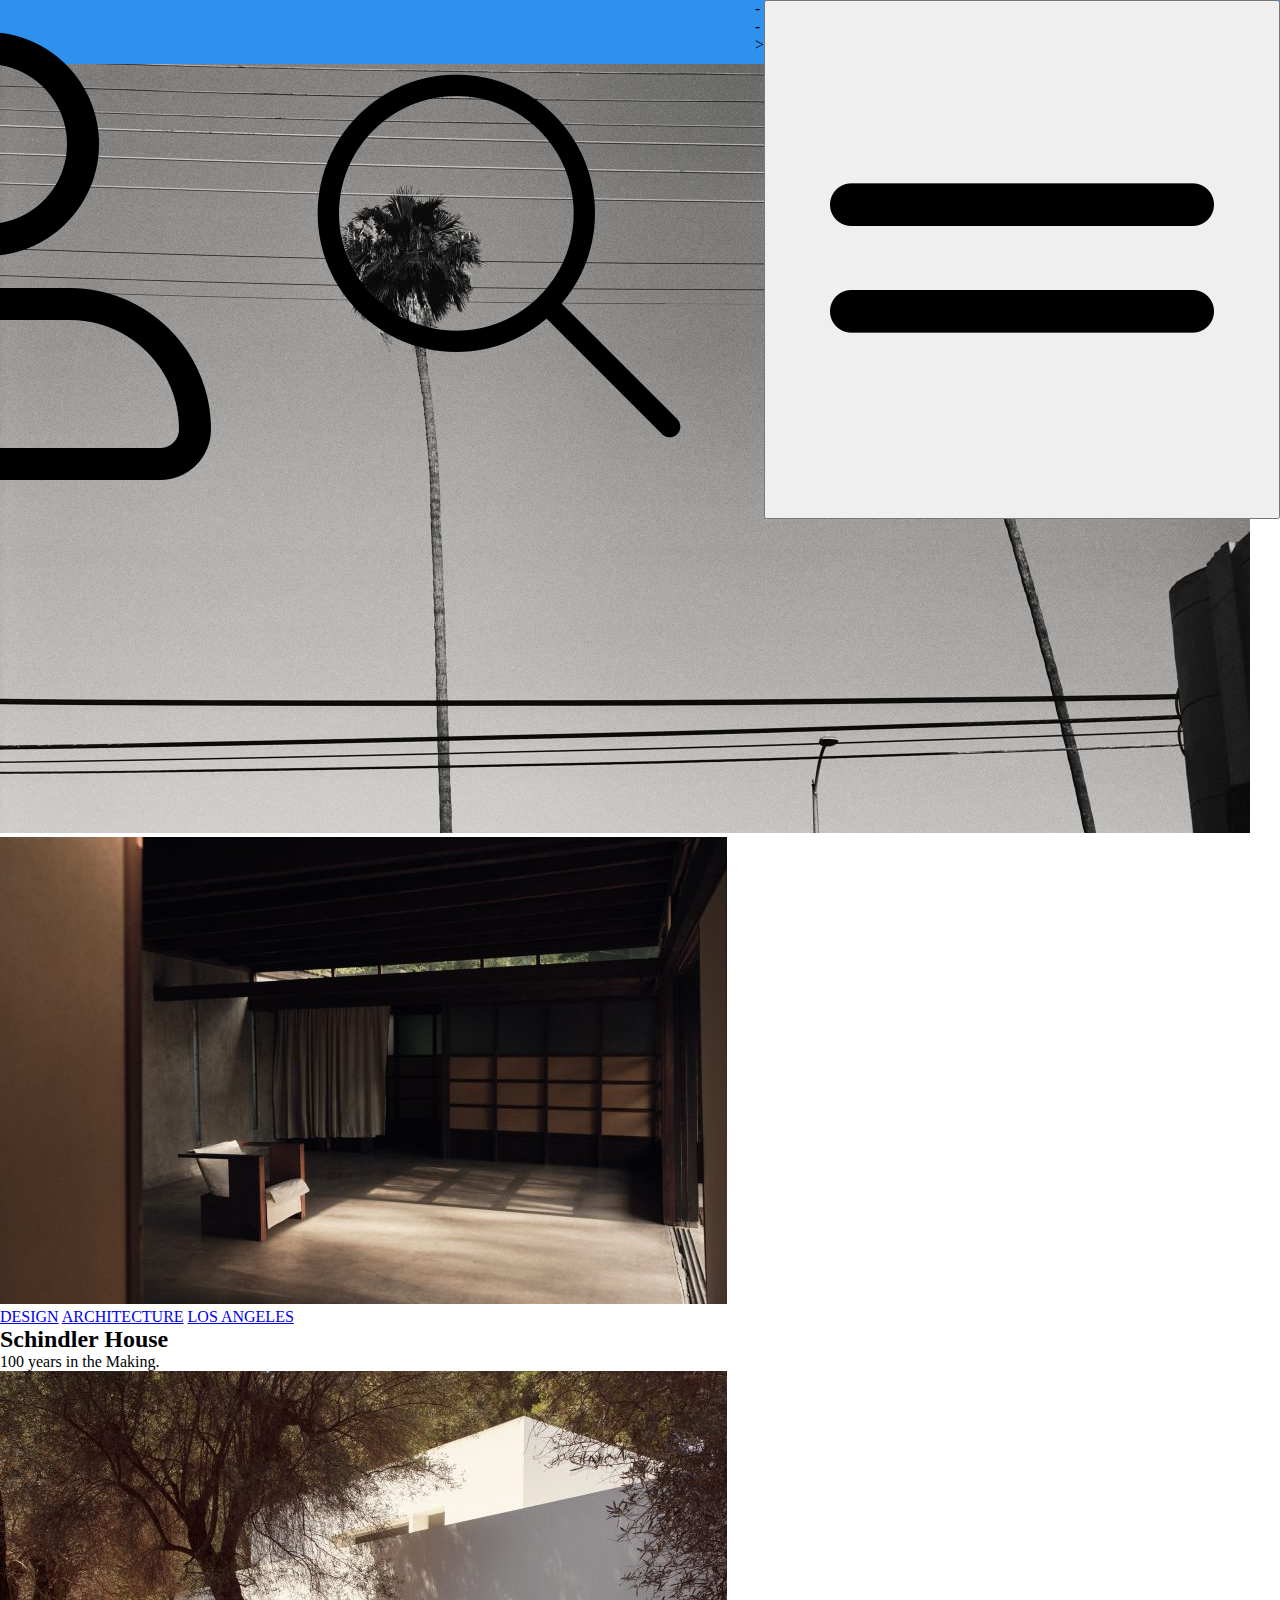
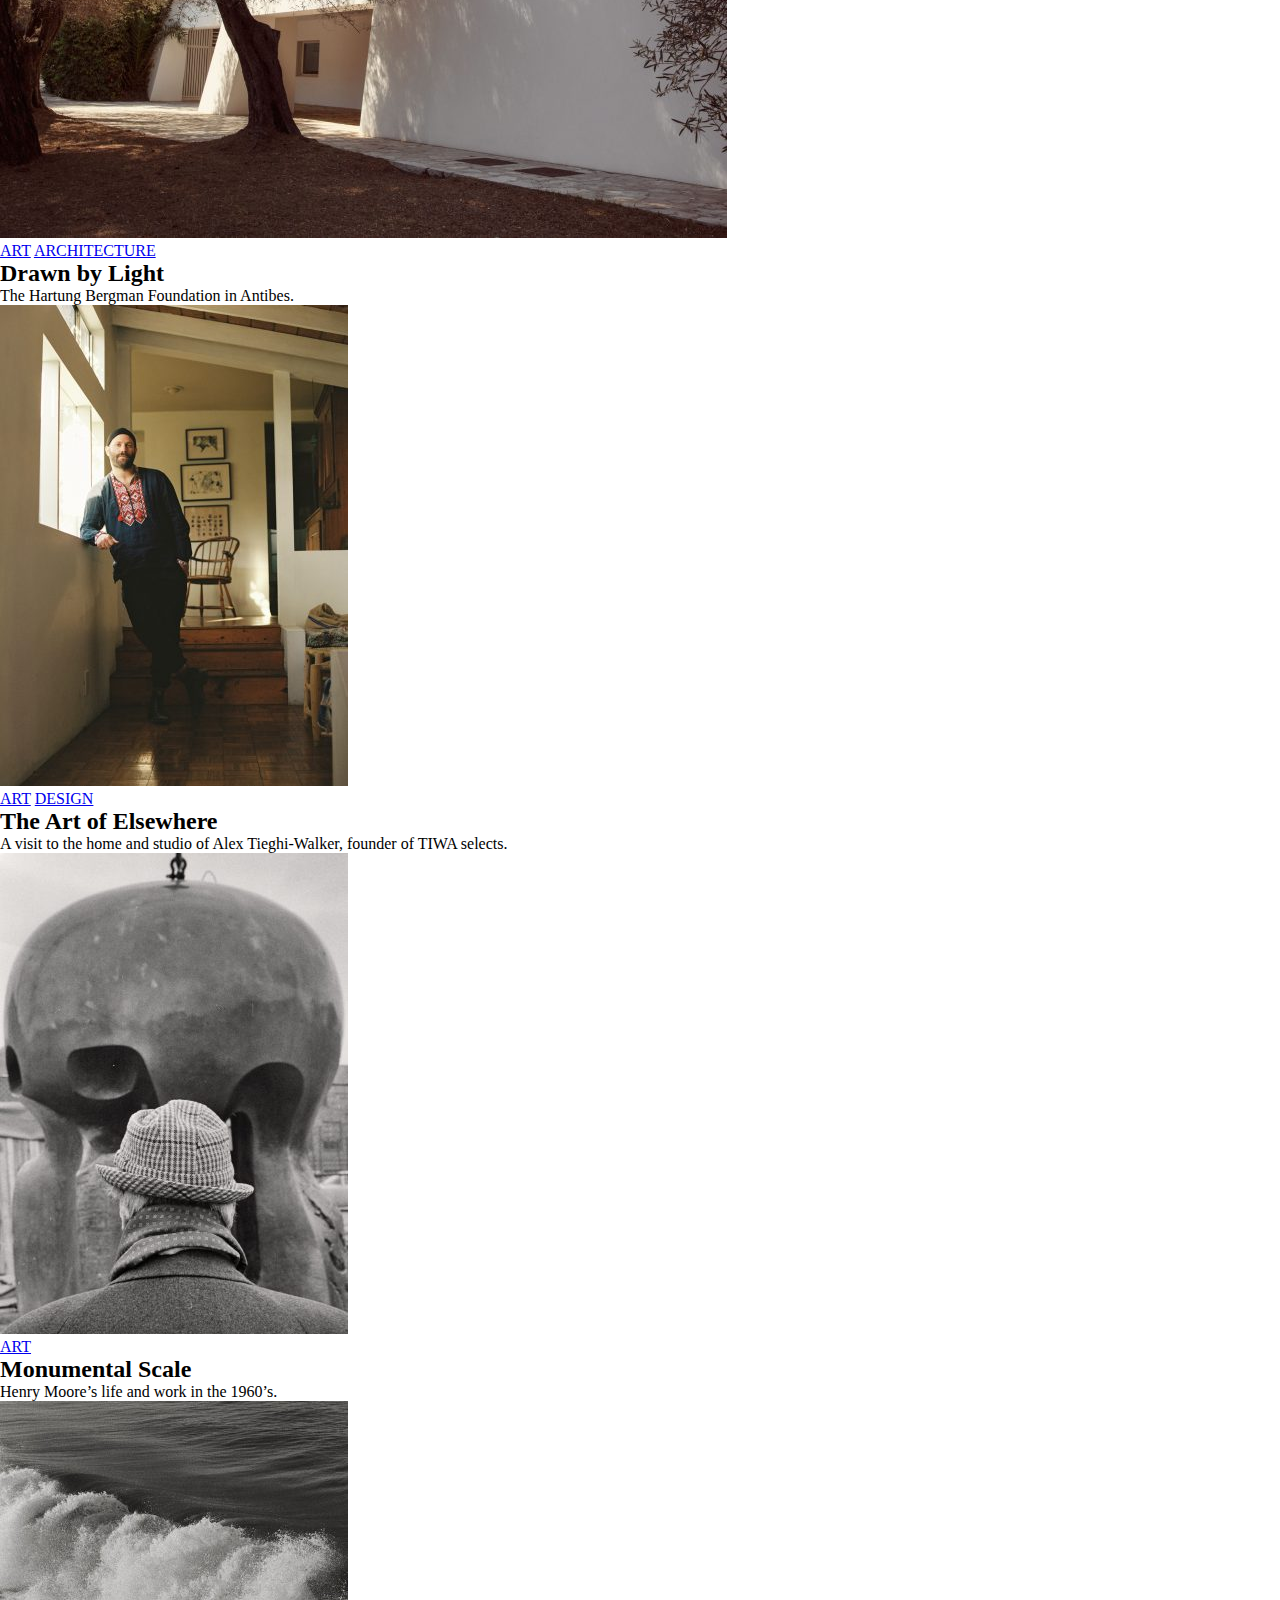
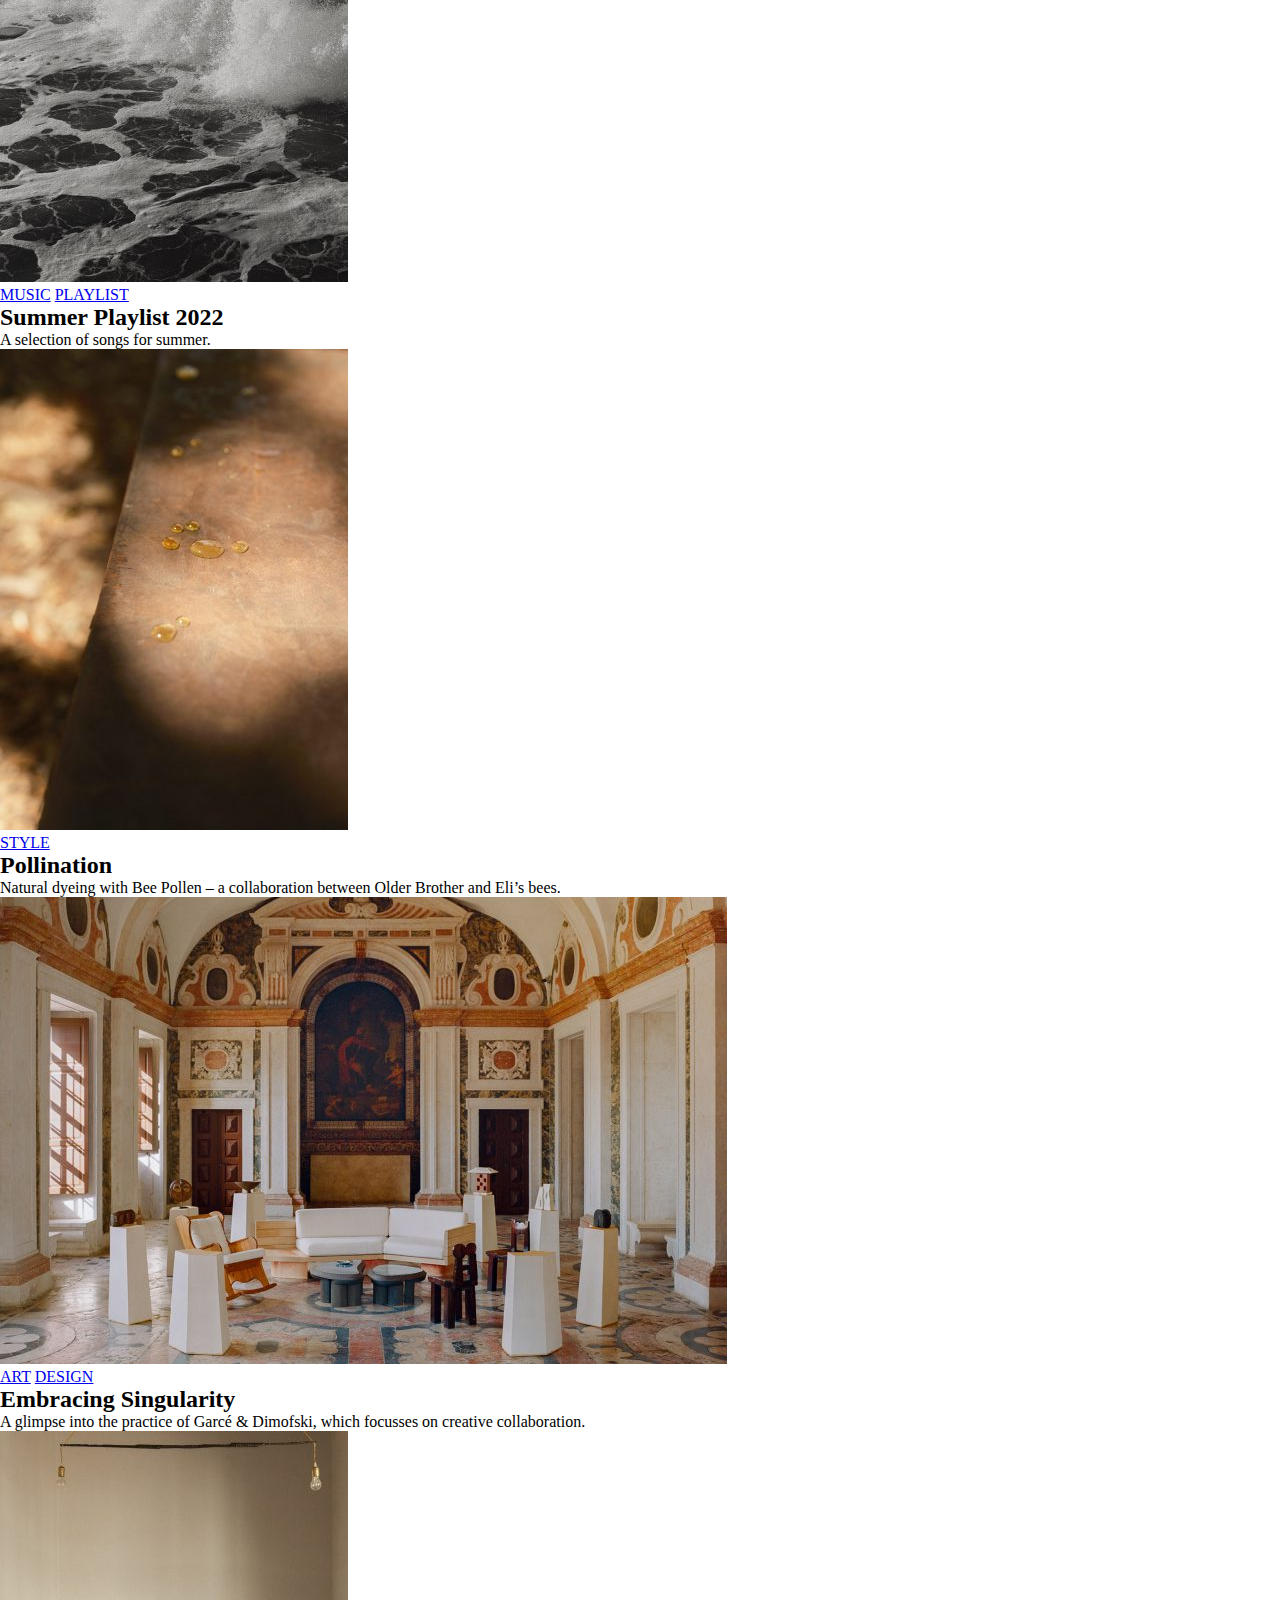
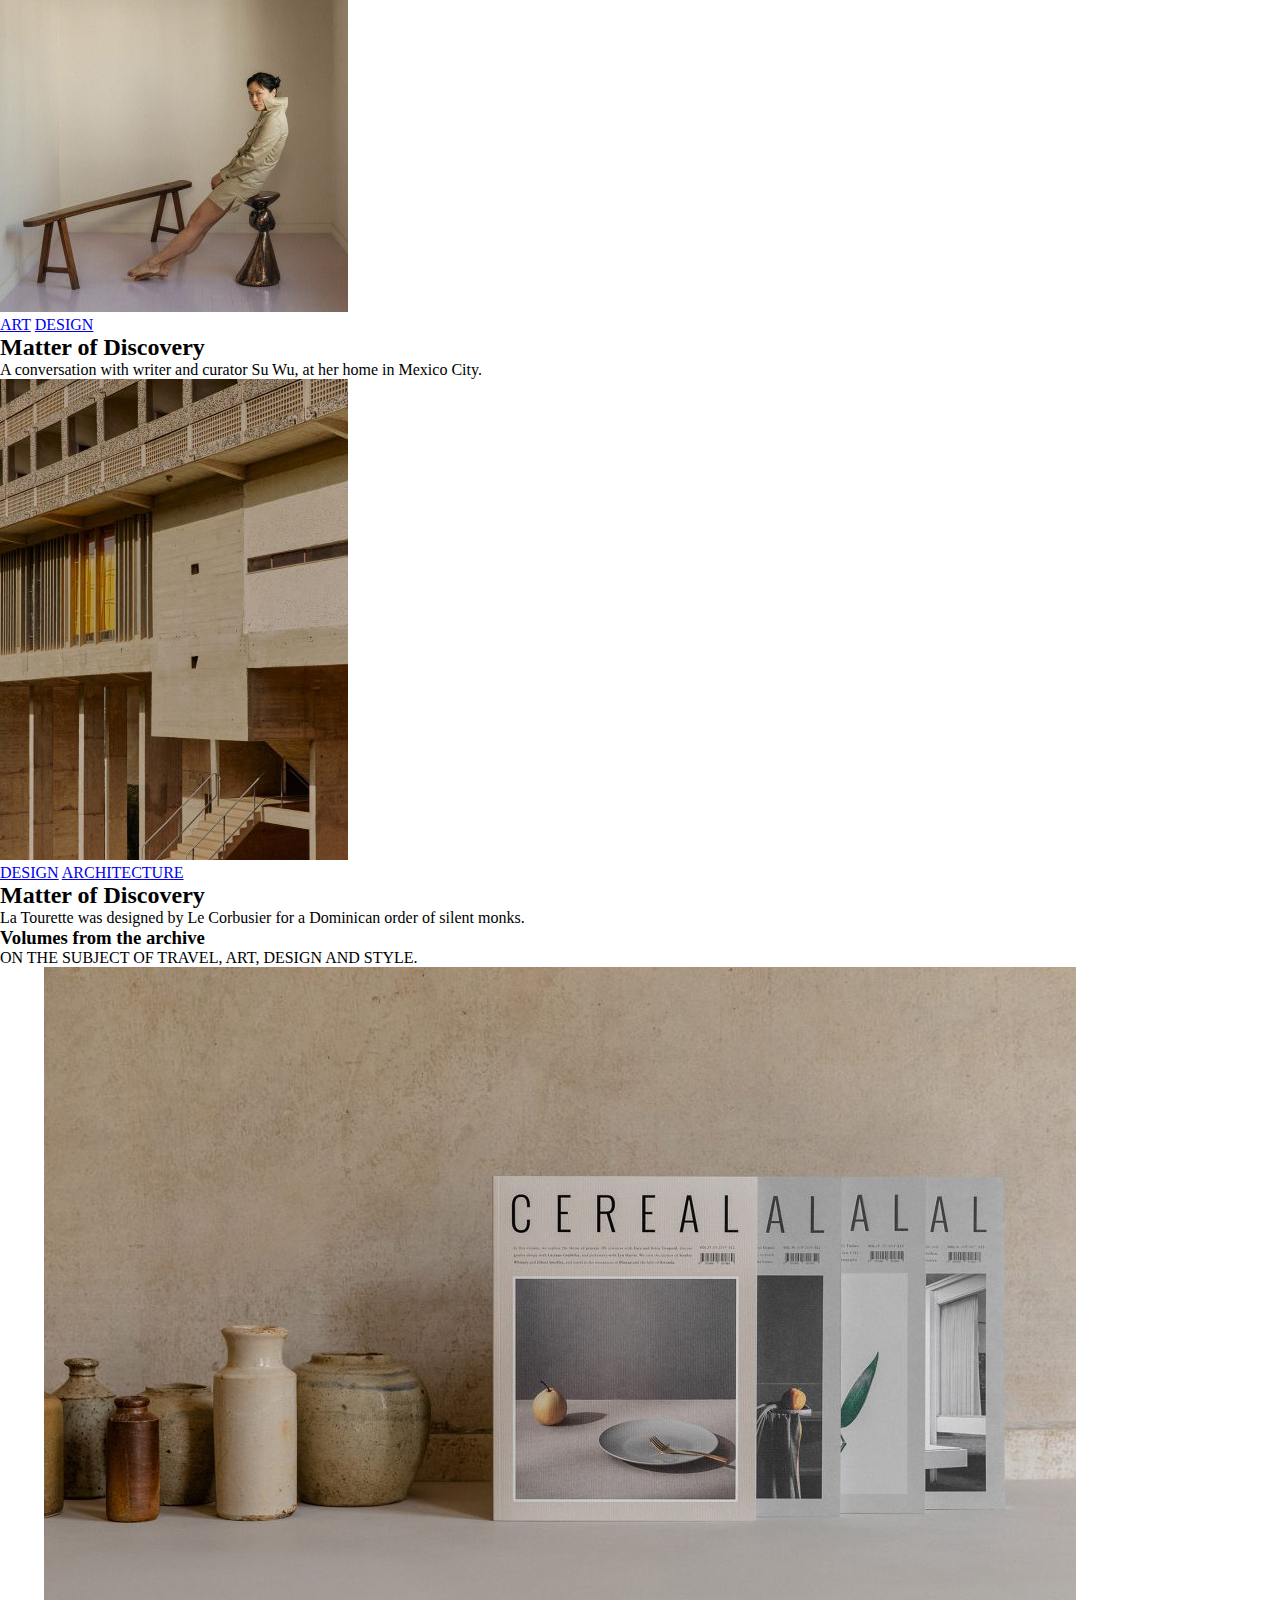
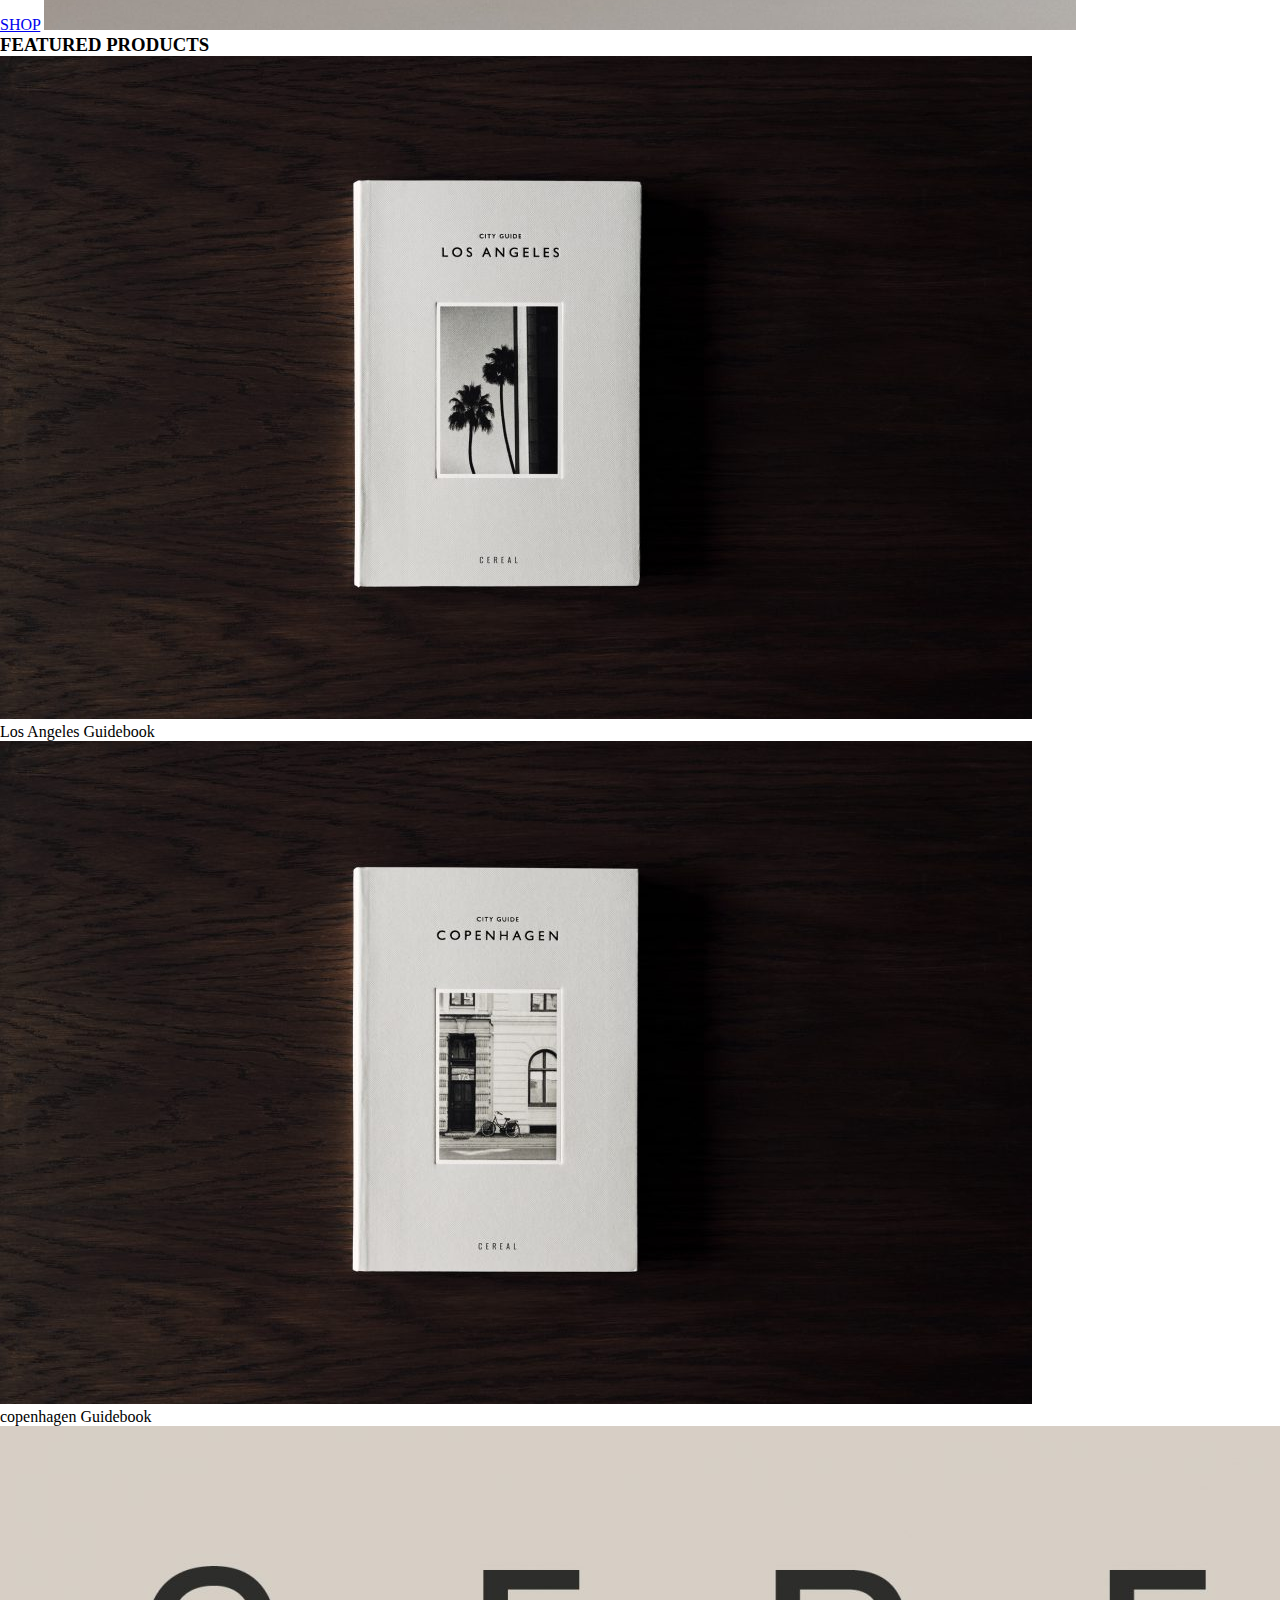
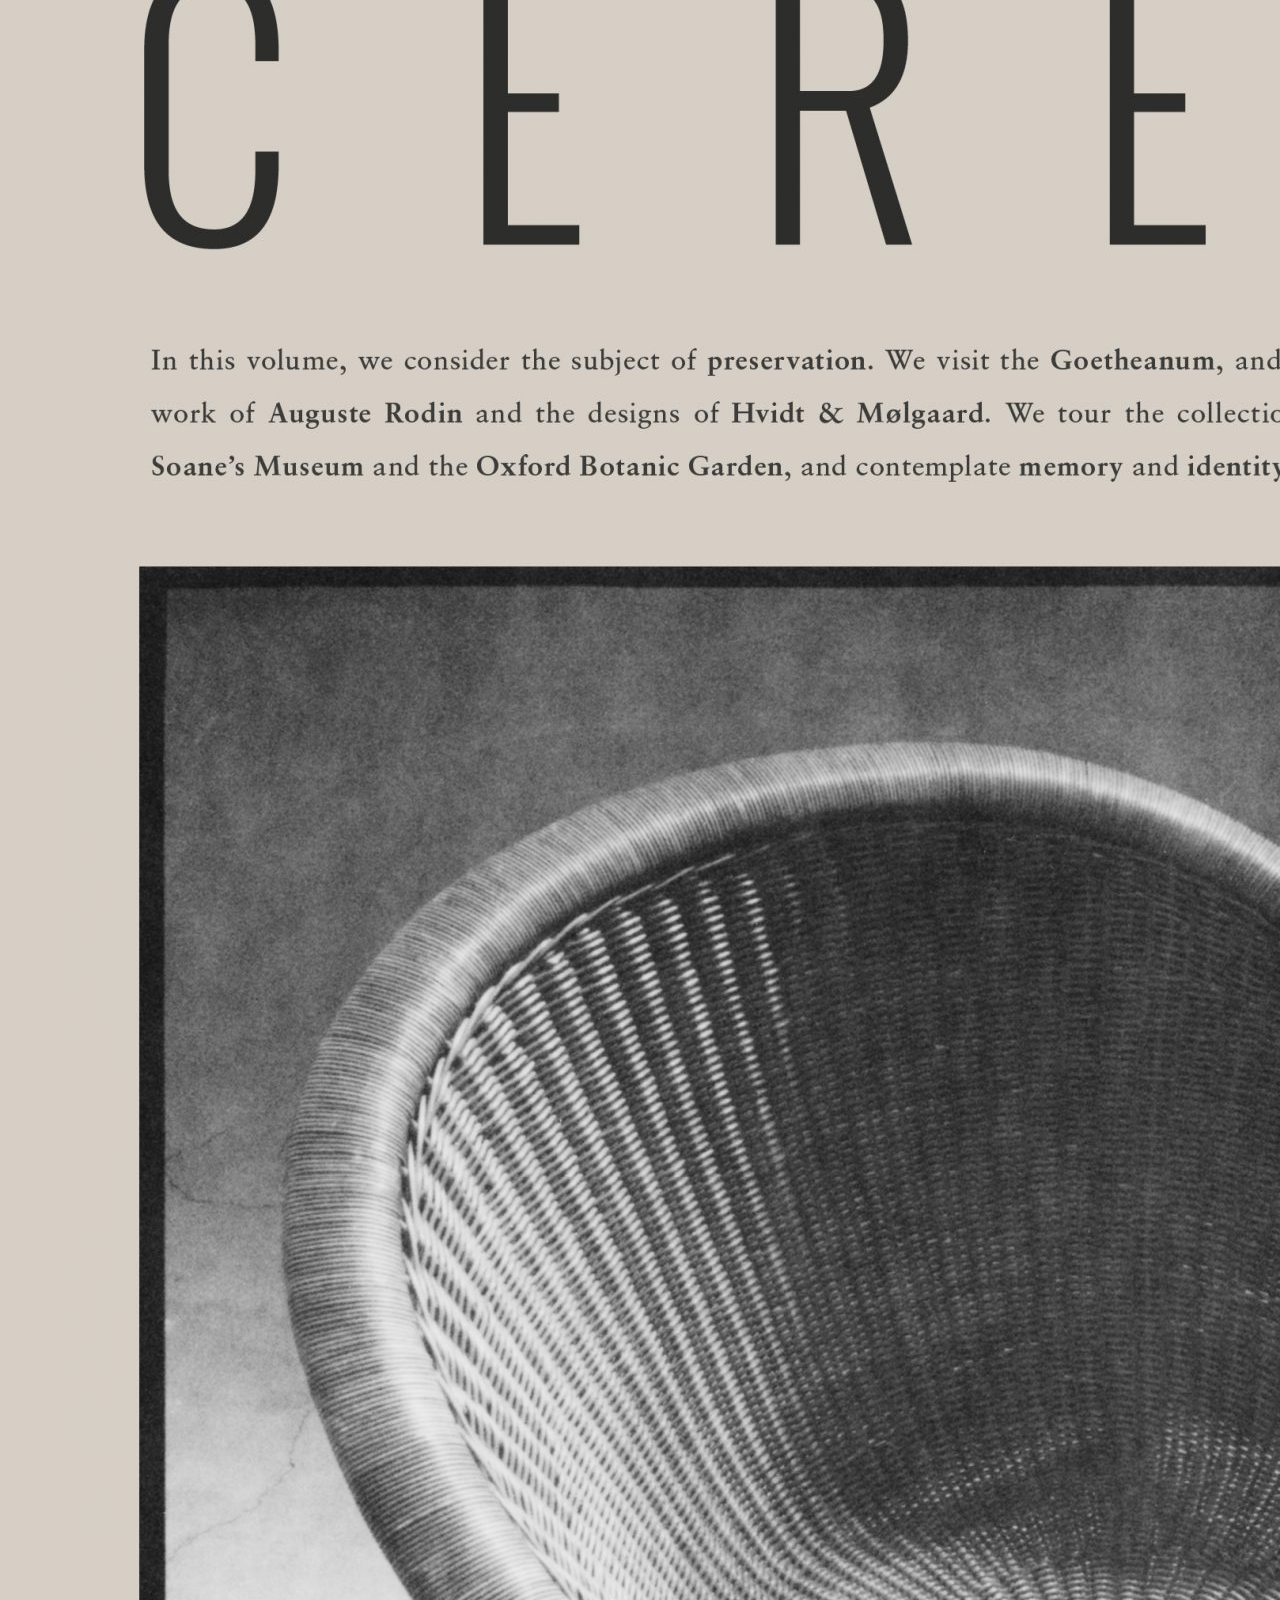
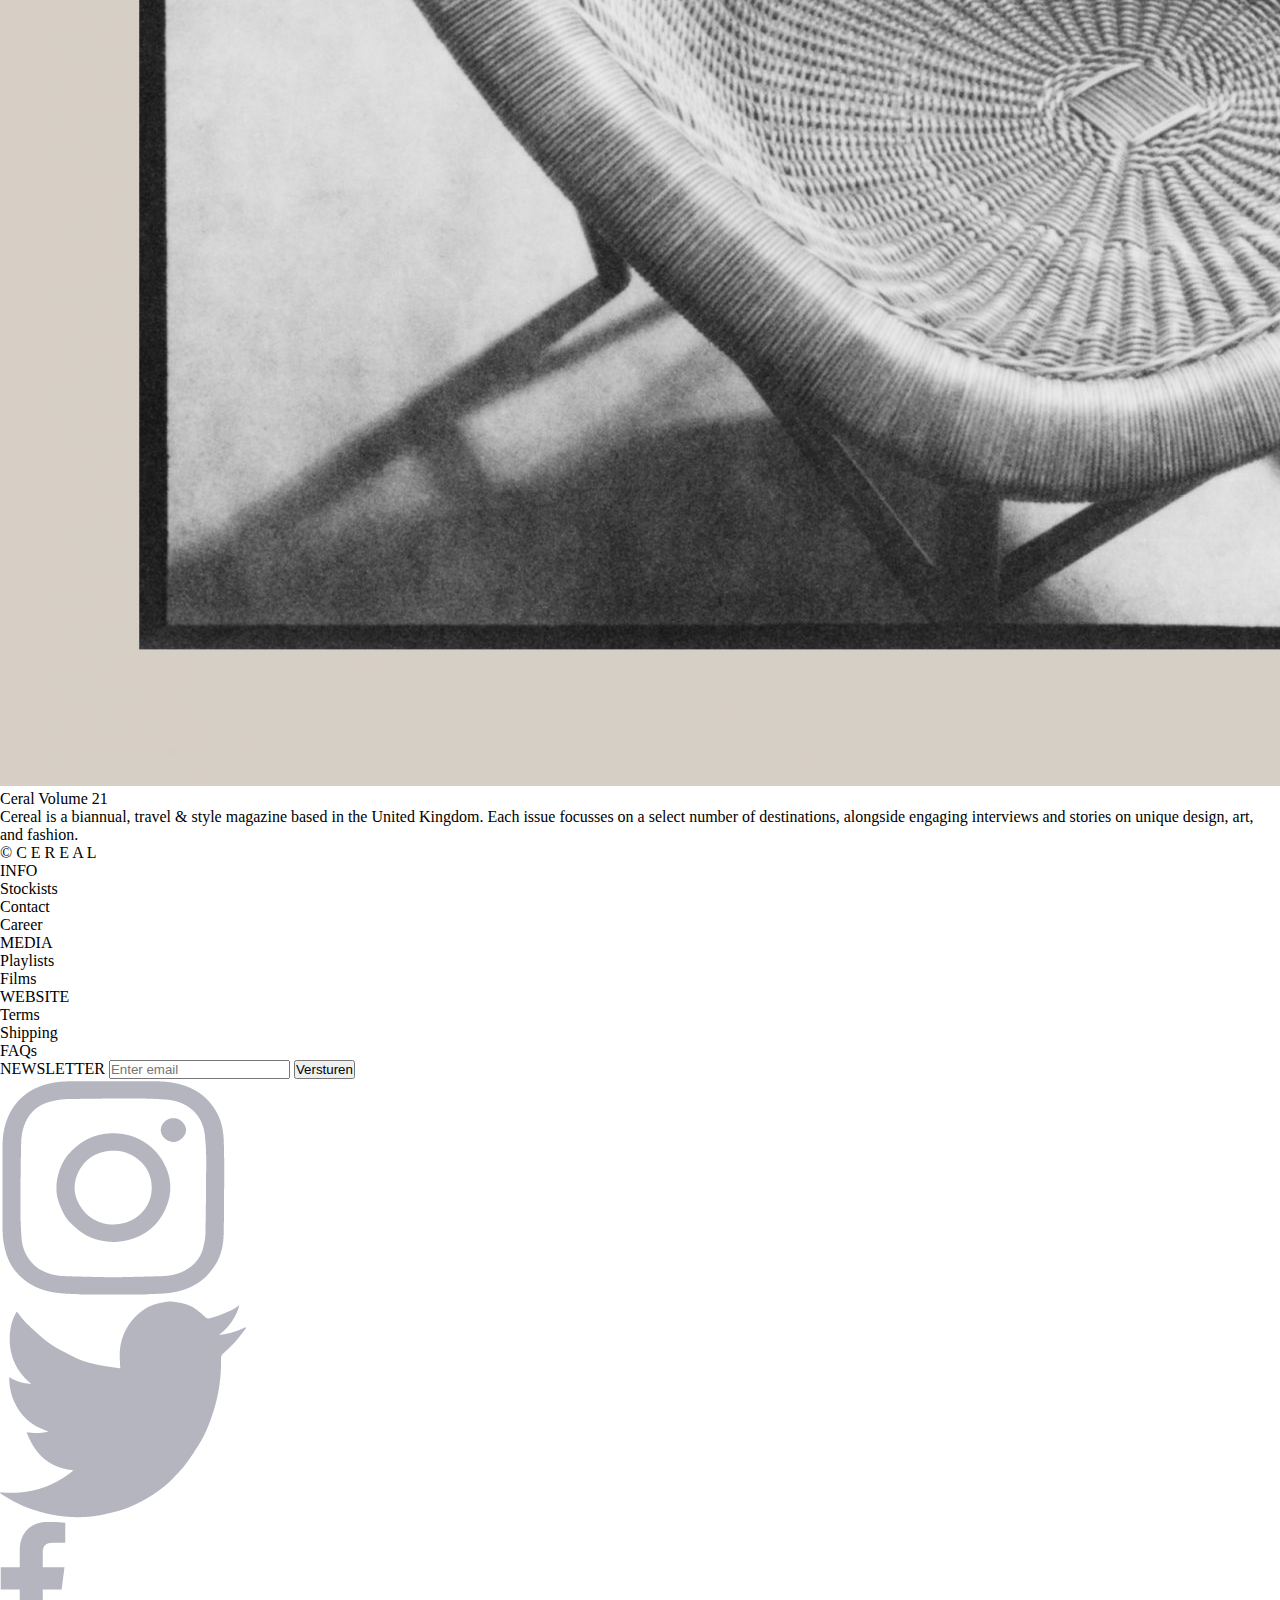
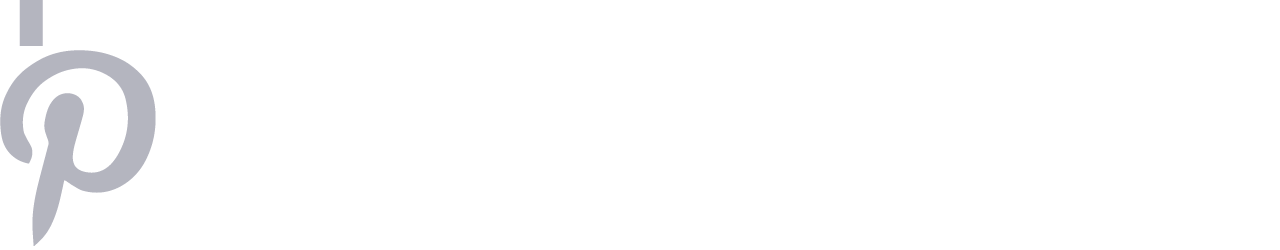
==== index.html @ d3daec47 "Add files via upload" ====
<!doctype html>
<html lang="nl">
	
<head>
	<meta charset="UTF-8">
	<meta name="author" content="jouw naam">
	<meta name="viewport" content="width=device-width, initial-scale=1">
	
	<title>CEREAL</title>
	
	<link href="styles/style.css" rel="stylesheet">
</head>
<body>
    <header>
        <nav>
            <ul>
                <li><a href="./index.html">C E R E A L</a></h1></li>
                <li><img src="./image/user.png" alt="profile"></li>
                <li><img src="./image/search.png" alt="search"></li>
                <!-- uitklapbaar hamburgermenu --> -->
                <li><button><img src="./image/lines.png" alt="hamburgermenu"></button></li>
            </ul>
        </nav>
    </header> 

    <main>
        <a href="/shop.html"><img src="./image/home1.jpg" alt="palm"></a>
        
        <ul>
            <li>
                <figure>
                    <a href="#">
                        <img src="./image/Schindler.jpg" alt="schindlerhouse">
                    </a>
                    <figcaption>
                        <a href="#">DESIGN</a>
                        <a href="#">ARCHITECTURE</a>
                        <a href="#">LOS ANGELES</a> 
                    </figcaption>
                </figure>
                <h2>Schindler House</h2>
                <p>100 years in the Making.</p>
            </li>
            <li>
                <figure>
                    <a href="#">
                        <img src="./image/drawn.jpg" alt="drawn">
                    </a>
                    <figcaption>
                        <a href="#">ART</a>
                        <a href="#">ARCHITECTURE</a>
                    </figcaption>
                </figure>
                <h2>Drawn by Light</h2>
                <p>The Hartung Bergman Foundation in Antibes.</p>
            </li>
            <li>
                <figure>
                    <a href="#">
                        <img src="./image/elsewhere.jpg" alt="elsewhere">
                    </a>
                    <figcaption>
                        <a href="#">ART</a>
                        <a href="#">DESIGN</a>
                    </figcaption>
                </figure>
                <h2>The Art of Elsewhere</h2>
                <p>A visit to the home and studio of Alex Tieghi-Walker, founder of TIWA selects.</p>
            </li>
            <li>
                <figure>
                    <a href="#">
                        <img src="./image/moore.jpg" alt="monumentalscale">
                    </a>
                    <figcaption>
                        <a href="#">ART</a>
                    </figcaption>
                </figure>
                <h2>Monumental Scale</h2>
                <p>Henry Moore’s life and work in the 1960’s.</p>
            </li>
            <li>
                <figure>
                    <a href="#">
                        <img src="./image/summer.jpg" alt="summerplaylist">
                    </a>
                    <figcaption>
                        <a href="#">MUSIC</a>
                        <a href="#">PLAYLIST</a>
                    </figcaption>
                </figure>
                <h2>Summer Playlist 2022</h2>
                <p>A selection of songs for summer.</p>
            </li>
            <li>
                <figure>
                    <a href="#">
                        <img src="./image/pollination.jpg" alt="pollination">
                    </a>
                    <figcaption>
                        <a href="#">STYLE</a>
                    </figcaption>
                </figure>
                <h2>Pollination</h2>
                <p>Natural dyeing with Bee Pollen – a collaboration between Older Brother and Eli’s bees.</p>
            </li>
            <li>
                <figure>
                    <a href="#">
                        <img src="./image/grace.jpg" alt="embracing">
                    </a>
                    <figcaption>
                        <a href="#">ART</a>
                        <a href="#">DESIGN</a>
                    </figcaption>
                </figure>
                <h2>Embracing Singularity</h2>
                <p>A glimpse into the practice of Garcé & Dimofski, which focusses on creative collaboration.</p>
            </li>
            <li>
                <figure>
                    <a href="#">
                        <img src="./image/discover.jpg" alt="matterofdiscovery">
                    </a>
                    <figcaption>
                        <a href="#">ART</a>
                        <a href="#">DESIGN</a>
                    </figcaption>
                </figure>
                <h2>Matter of Discovery</h2>
                <p>A conversation with writer and curator Su Wu, at her home in Mexico City.</p>
            </li>
            <li>
                <figure>
                    <a href="#">
                        <img src="./image/dwelling.jpg" alt="silent">
                    </a>
                    <figcaption>
                        <a href="#">DESIGN</a>
                        <a href="#">ARCHITECTURE</a>
                    </figcaption>
                </figure>
                <h2>Matter of Discovery</h2>
                <p>La Tourette was designed by Le Corbusier for a Dominican order of silent monks.</p>
            </li>   
        </ul>

        <section>
            <!-- H3 of H2 -->
            <h3>Volumes from the archive</h3>
            <p>ON THE SUBJECT OF TRAVEL, ART, DESIGN AND STYLE.</p>
            <!-- link nieuwe pagina  -->
            <a href="/shop.html">SHOP</a>
            <img src="./image/greycereal.jpg" alt="postersandvase">
        </section>
        <section>
            <!-- H3 of H4 -->
            <h3>FEATURED PRODUCTS</h3>
            <ul>
                <li>
                    <img src="./image/twee/laguidebook.jpg" alt="losangeles">
                    <p>Los Angeles Guidebook</p>
                </li>
                <li>
                    <img src="./image/twee/copenhagen.jpg" alt="losangeles">
                    <p>copenhagen Guidebook</p>
                </li>
                <li>
                    <img src="./image/twee/volume21.jpg" alt="losangeles">
                    <p>Ceral Volume 21</p>
                </li>
            </ul>
        </section>
    </main>
    <footer>
        <p>Cereal is a biannual, travel & style magazine based in the United Kingdom. Each issue focusses on a select number of destinations, alongside engaging interviews and stories on unique design, art, and fashion.</p>
        <p>© C E R E A L</p>
        <section>
        <section>
            <!-- H3 of H4 of P -->
            <span>INFO</span>
            <ul>
                <li>Stockists</li>
                <li>Contact</li>
                <li>Career</li>
            </ul>
            <span>MEDIA</span>
            <ul>
                <li>Playlists</li>
                <li>Films</li>
            </ul>
            <span>WEBSITE</span>
            <ul>
                <li>Terms</li>
                <li>Shipping</li>
                <li>FAQs</li>
            </ul>
        </section>
        <div>
            <form> 
                <span>NEWSLETTER</span>
                <input type="text" placeholder="Enter email">
                <button type="submit">Versturen</button>
            </form>

            <ul>
                <li><a href="https://www.instagram.com/cerealmag/"></a><img src="./image/instagram.png" alt="instagram"></li>
                <li><a href="https://www.twitter.com/cerealmag/"></a><img src="./image/twitter.png" alt="twitter"></li>
                <li><a href="https://www.facebook.com/cerealmag/"></a><img src="./image/facebook-app-symbol.png" alt="facebook"></li>
                <li><a href="https://uk.pinterest.com/cerealmag/"><img src="./image/pinterest.png" alt="pinterest"></a></li>    
            </ul>
        </div>
    </footer>
</body>

	
</html>
---- styles/style.css ----
/**************/
/* CSS REMEDY */
/**************/
*, *::after, *::before {
  box-sizing:border-box;  
}

button, summary {
	cursor: pointer;
}





/*********************/
/* CUSTOM PROPERTIES */
/*********************/
:root {
	/* startje */
	--color-text:#111;
	--color-background:#fff;
}





/****************/
/* JOUW STYLING */
/****************/

/* jouw code */

*{
	box-sizing: border-box;
    margin: 0;
    padding: 0;
}

nav {
	width: 100%;
	height: 4rem;
	background-color: hotpink;
	position: fixed;
	top: 0;
}
	/* background-color: var(--color-background); */

header nav h1{
	font-family: 'Roboto Mono', monospace;
	width: 116px;
}

header nav h1 a{
	text-decoration: none;
	color: #111;
}



nav ul li{
	list-style: none;
}

nav {
	width: 100%;
	height: 4rem;
	background-color: rgb(46, 145, 237);

	position: fixed;
	top: 0;
}

nav > ul {
	display: flex;
	justify-content: end;
	
	list-style: none;
}

/* met first of type pakken we de eerste li, in dit geval de titel CEREAL, en geven we flex grow 1 zodat hij zo groot als mogelijk wordt, en dus links gaat staan. */
nav > ul > li >h1{
	flex-grow: 1;
}
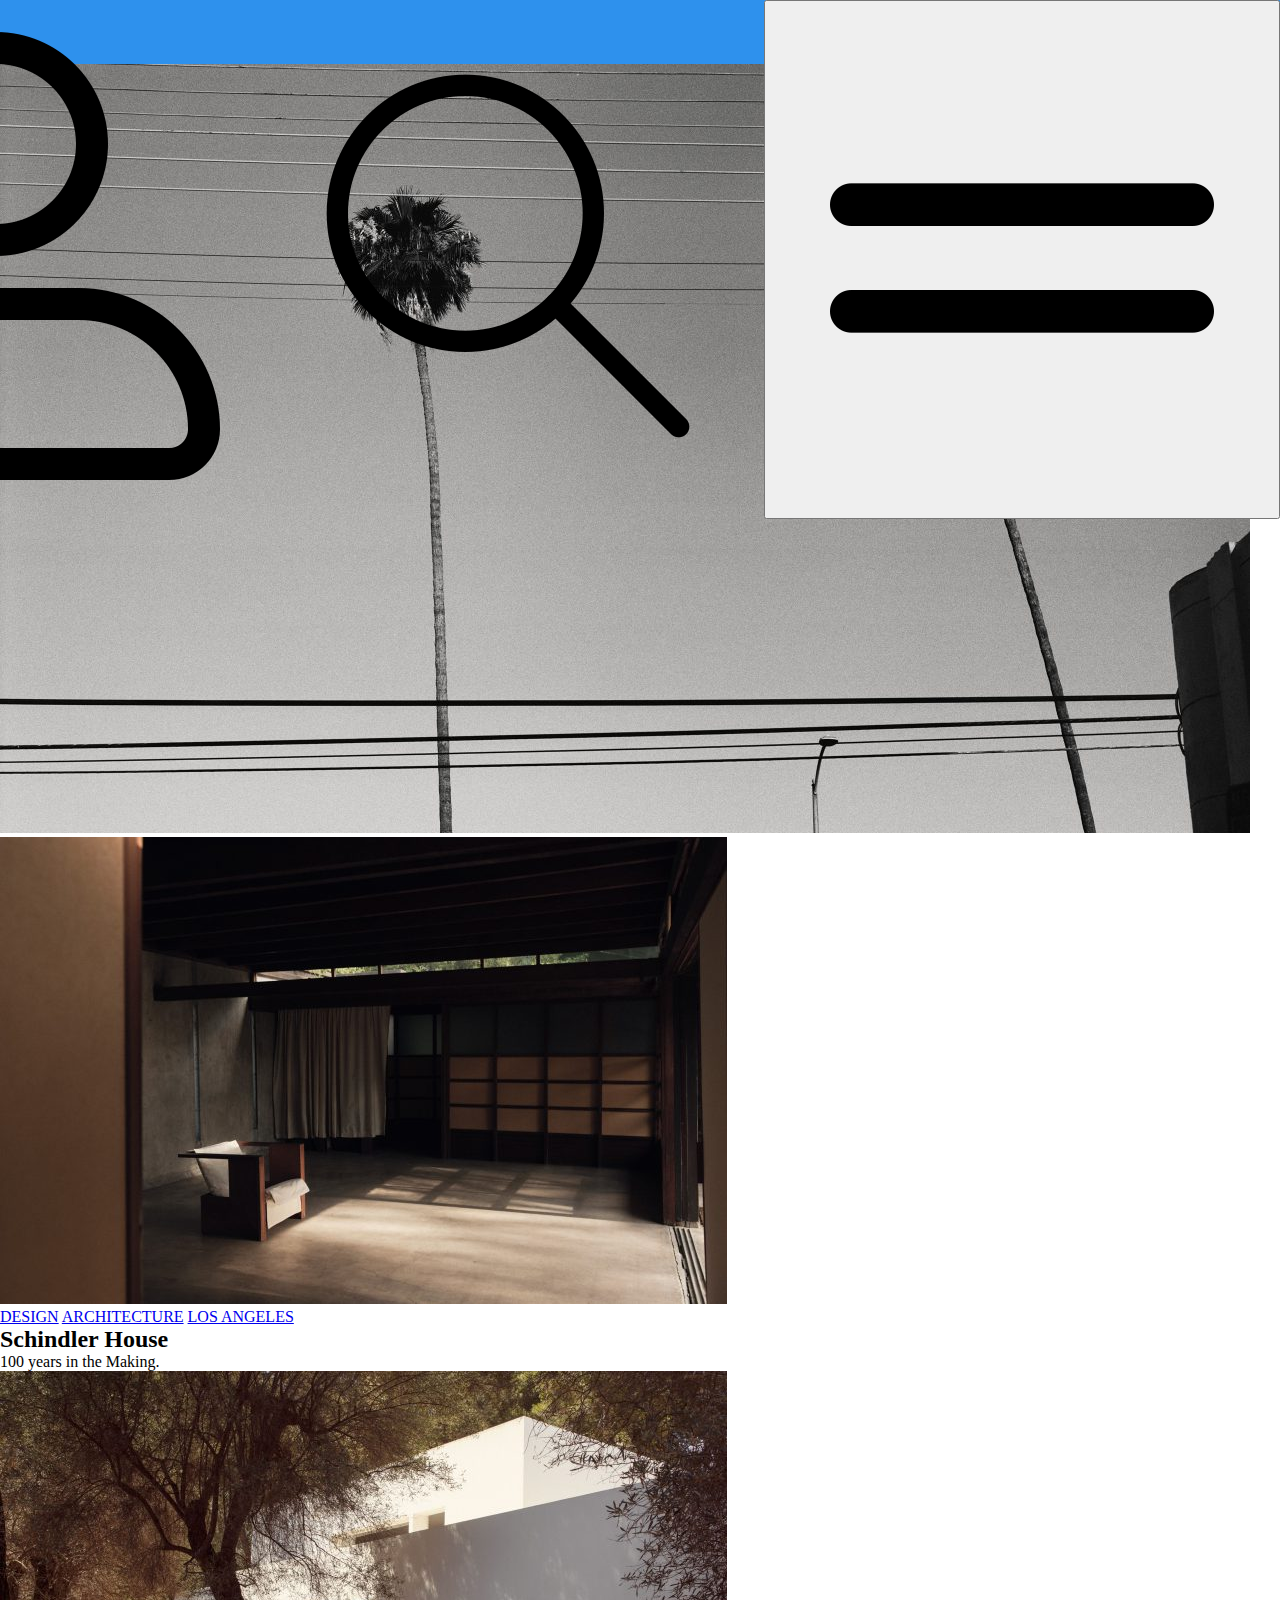
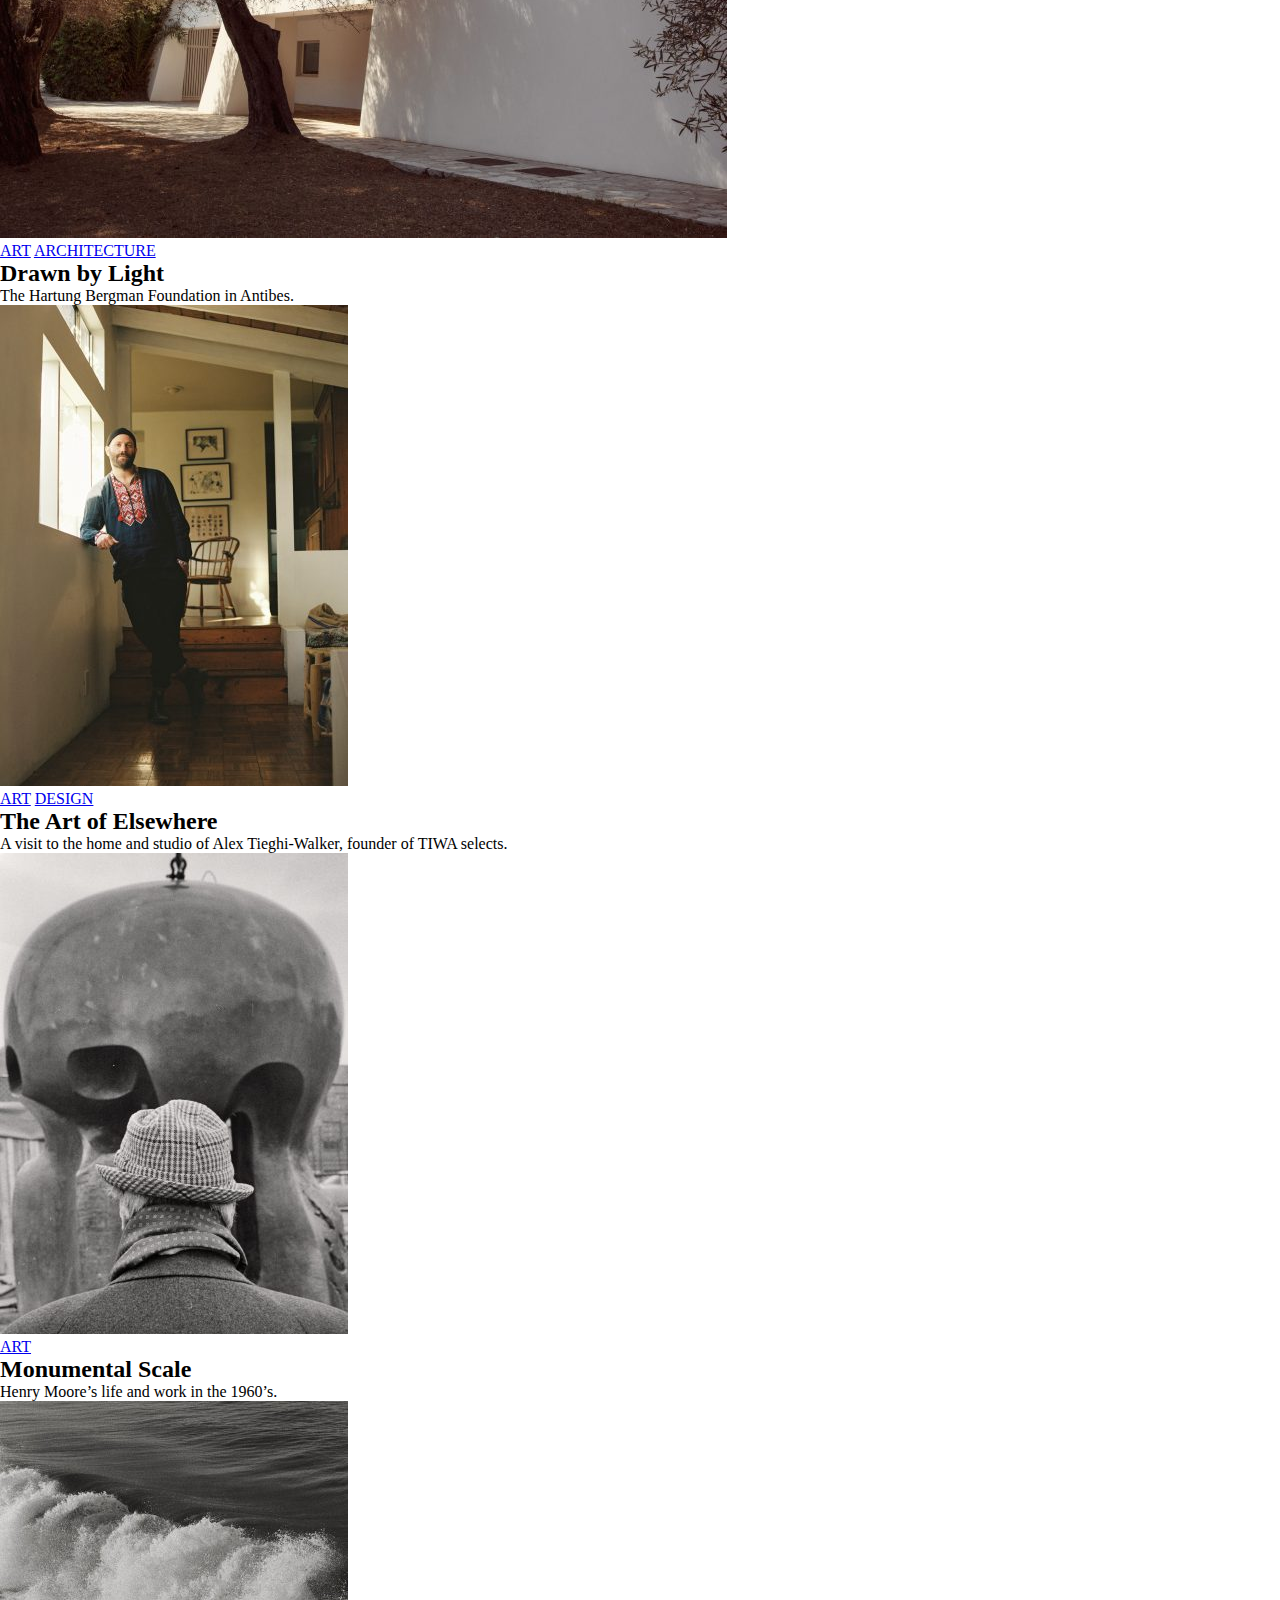
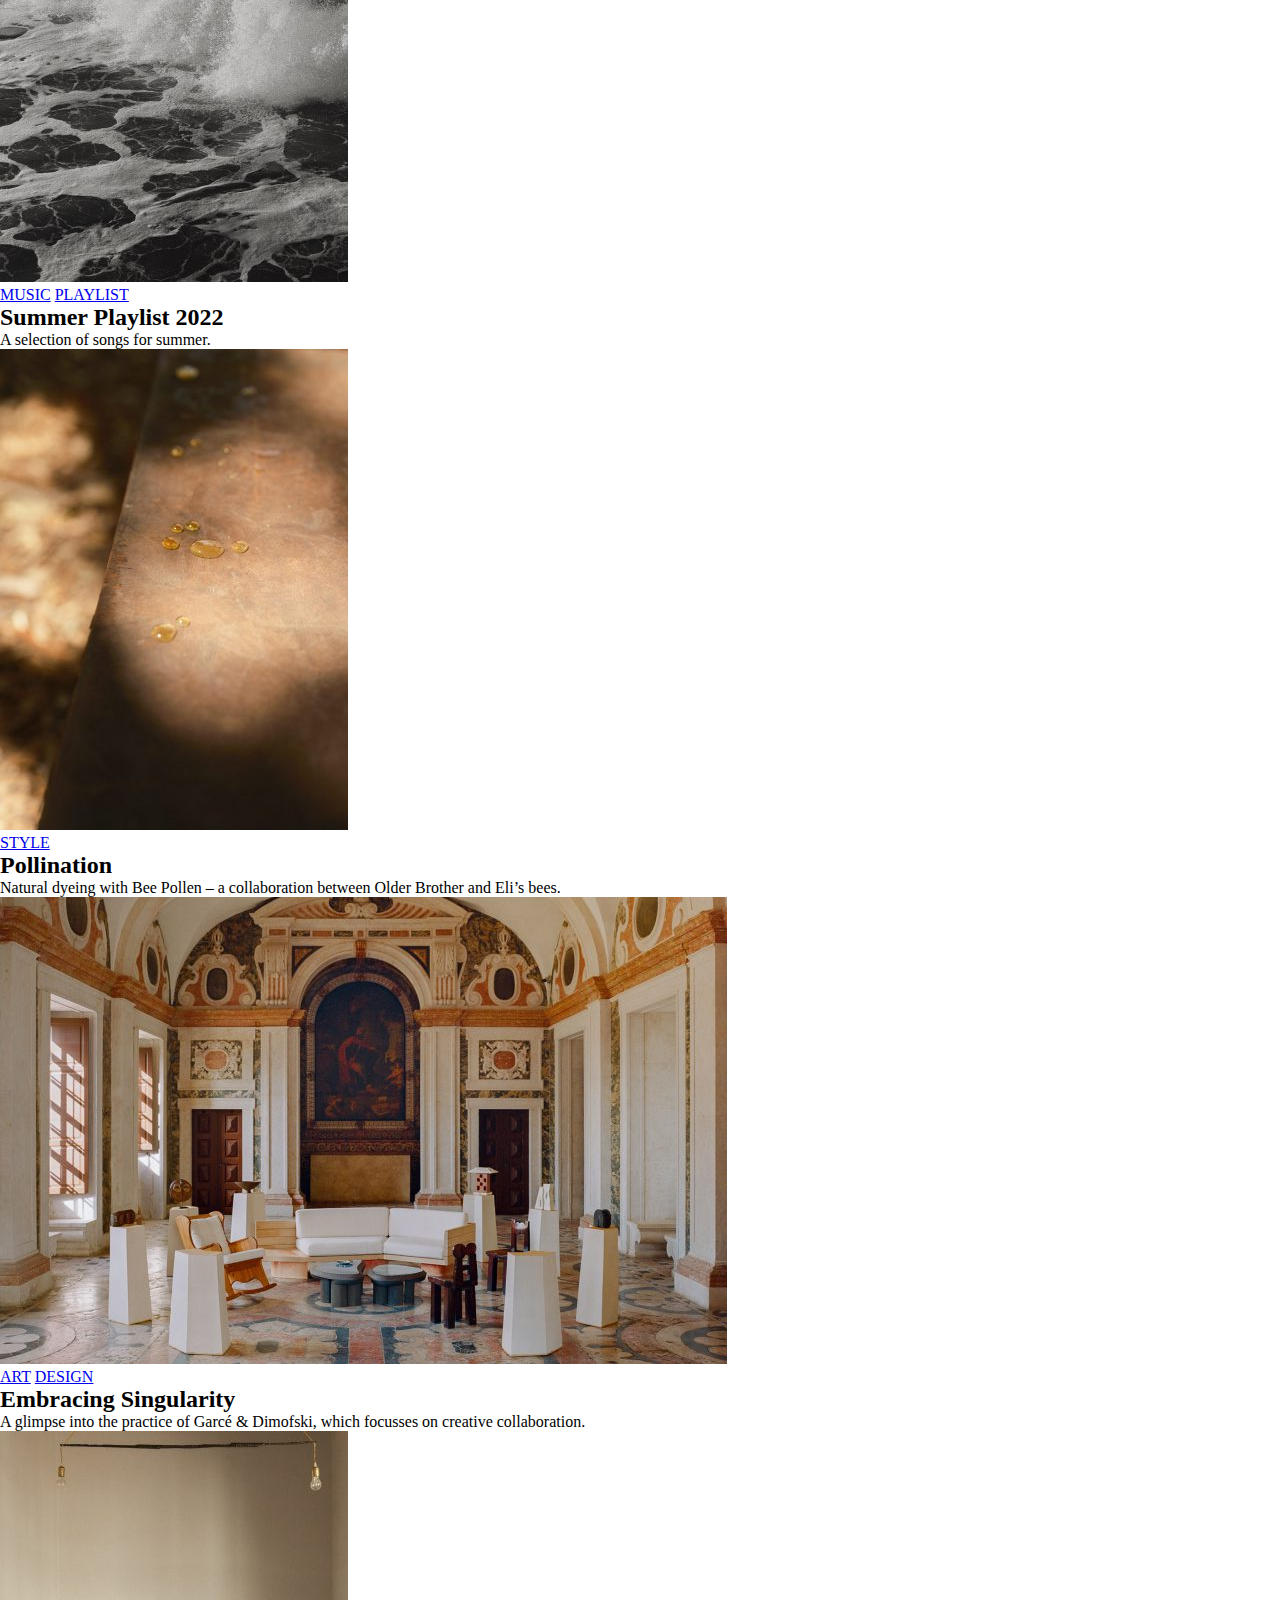
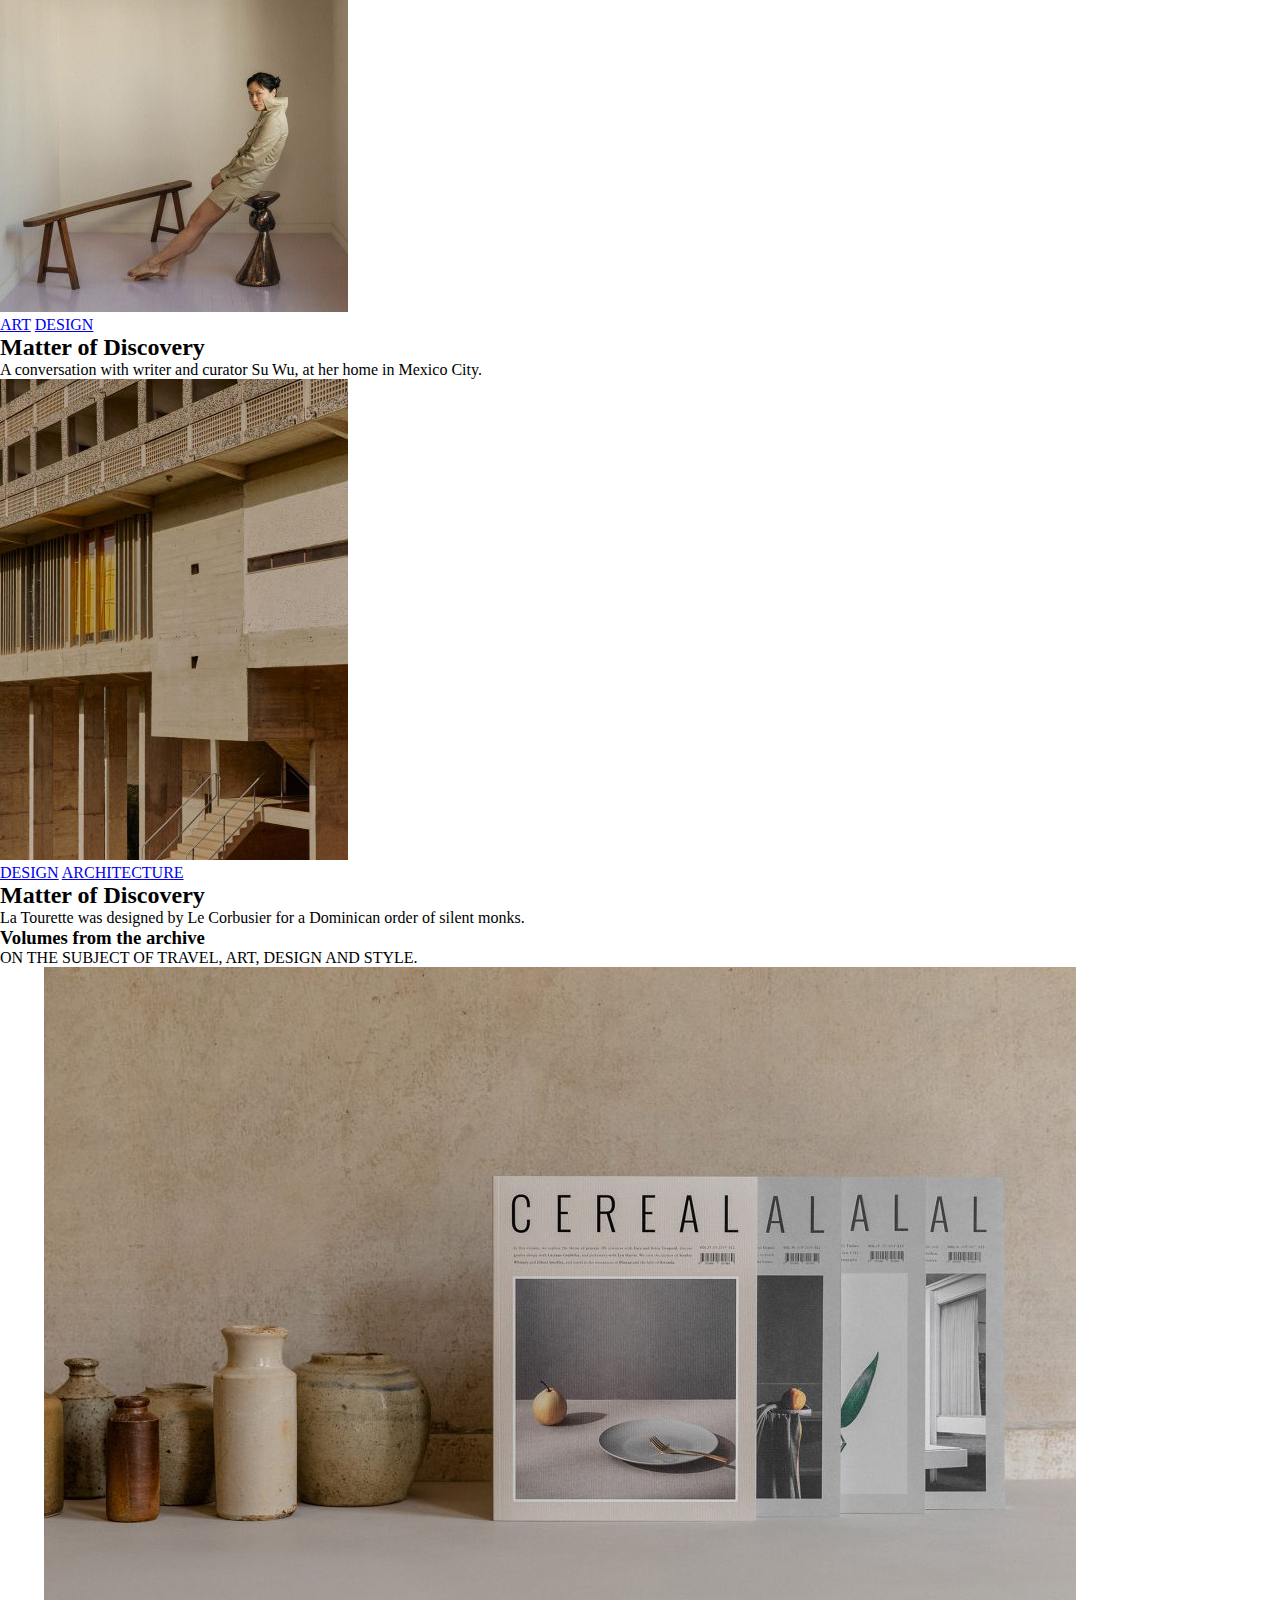
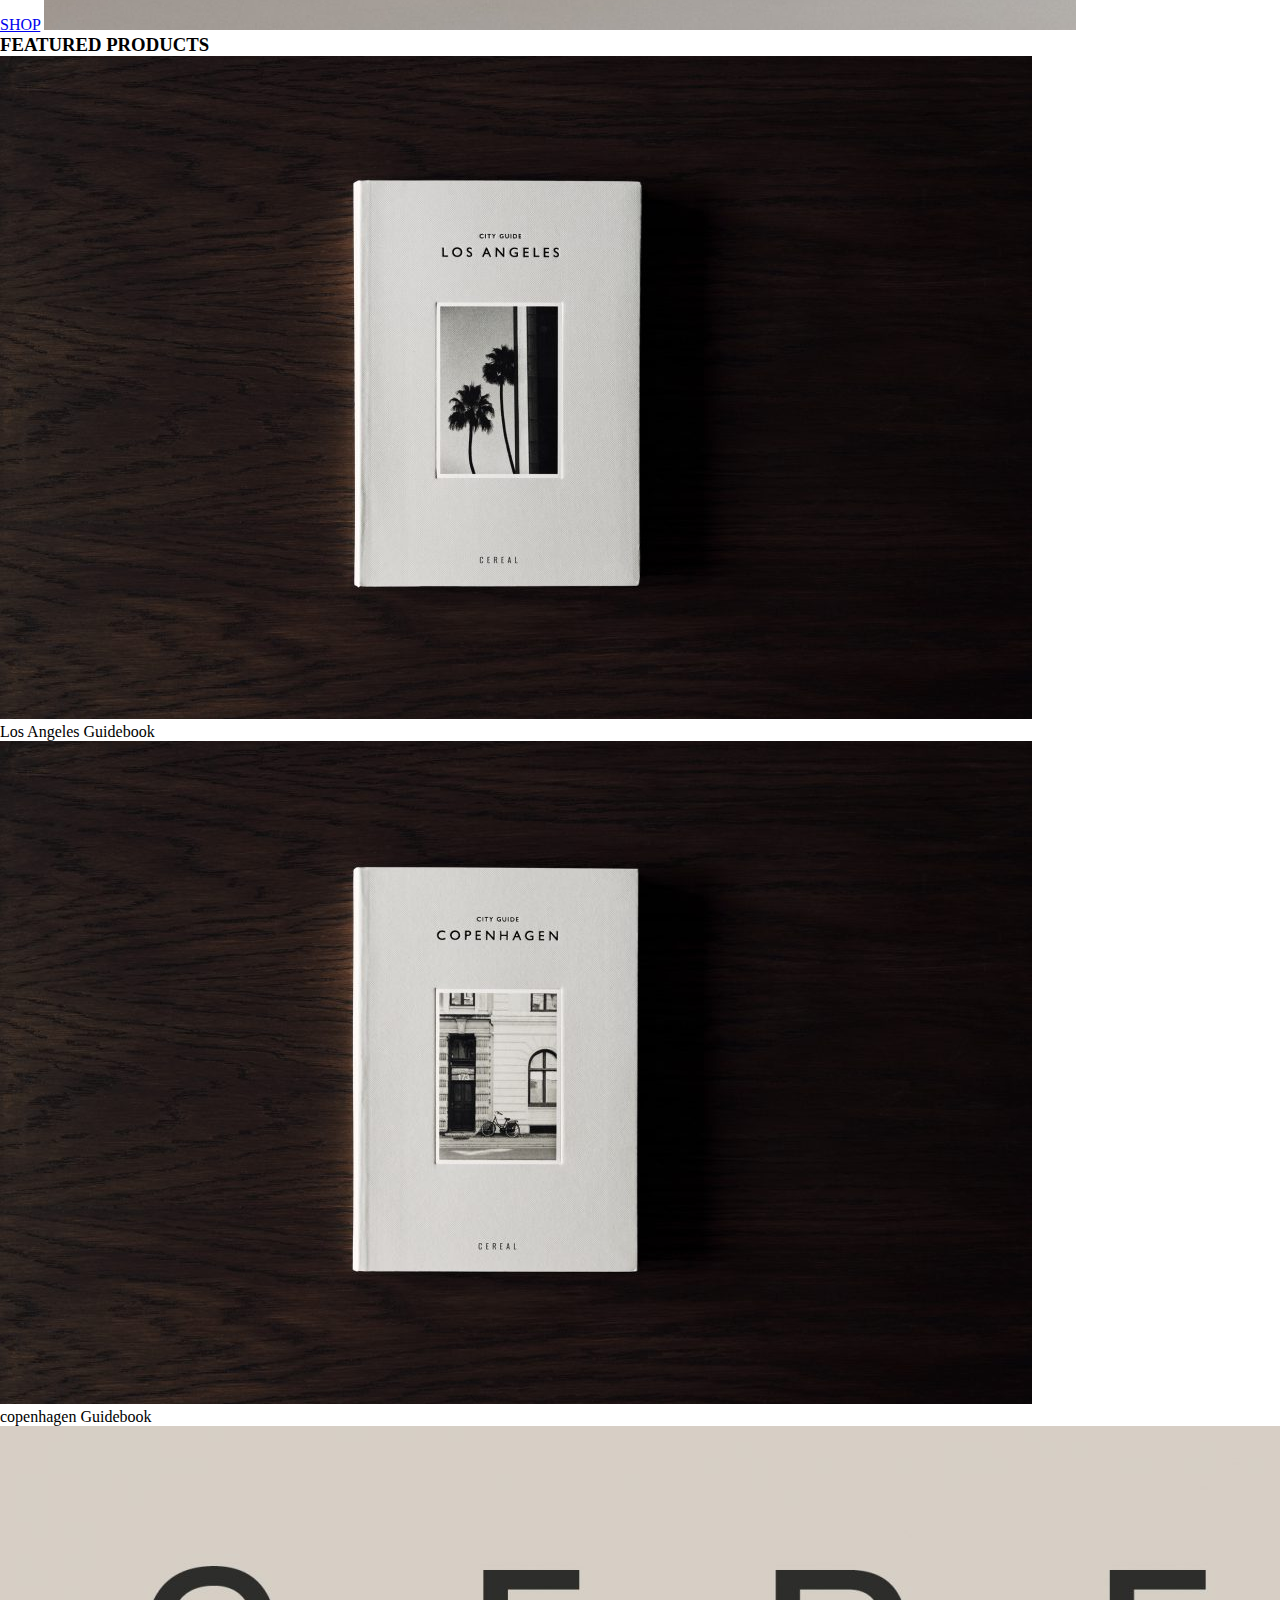
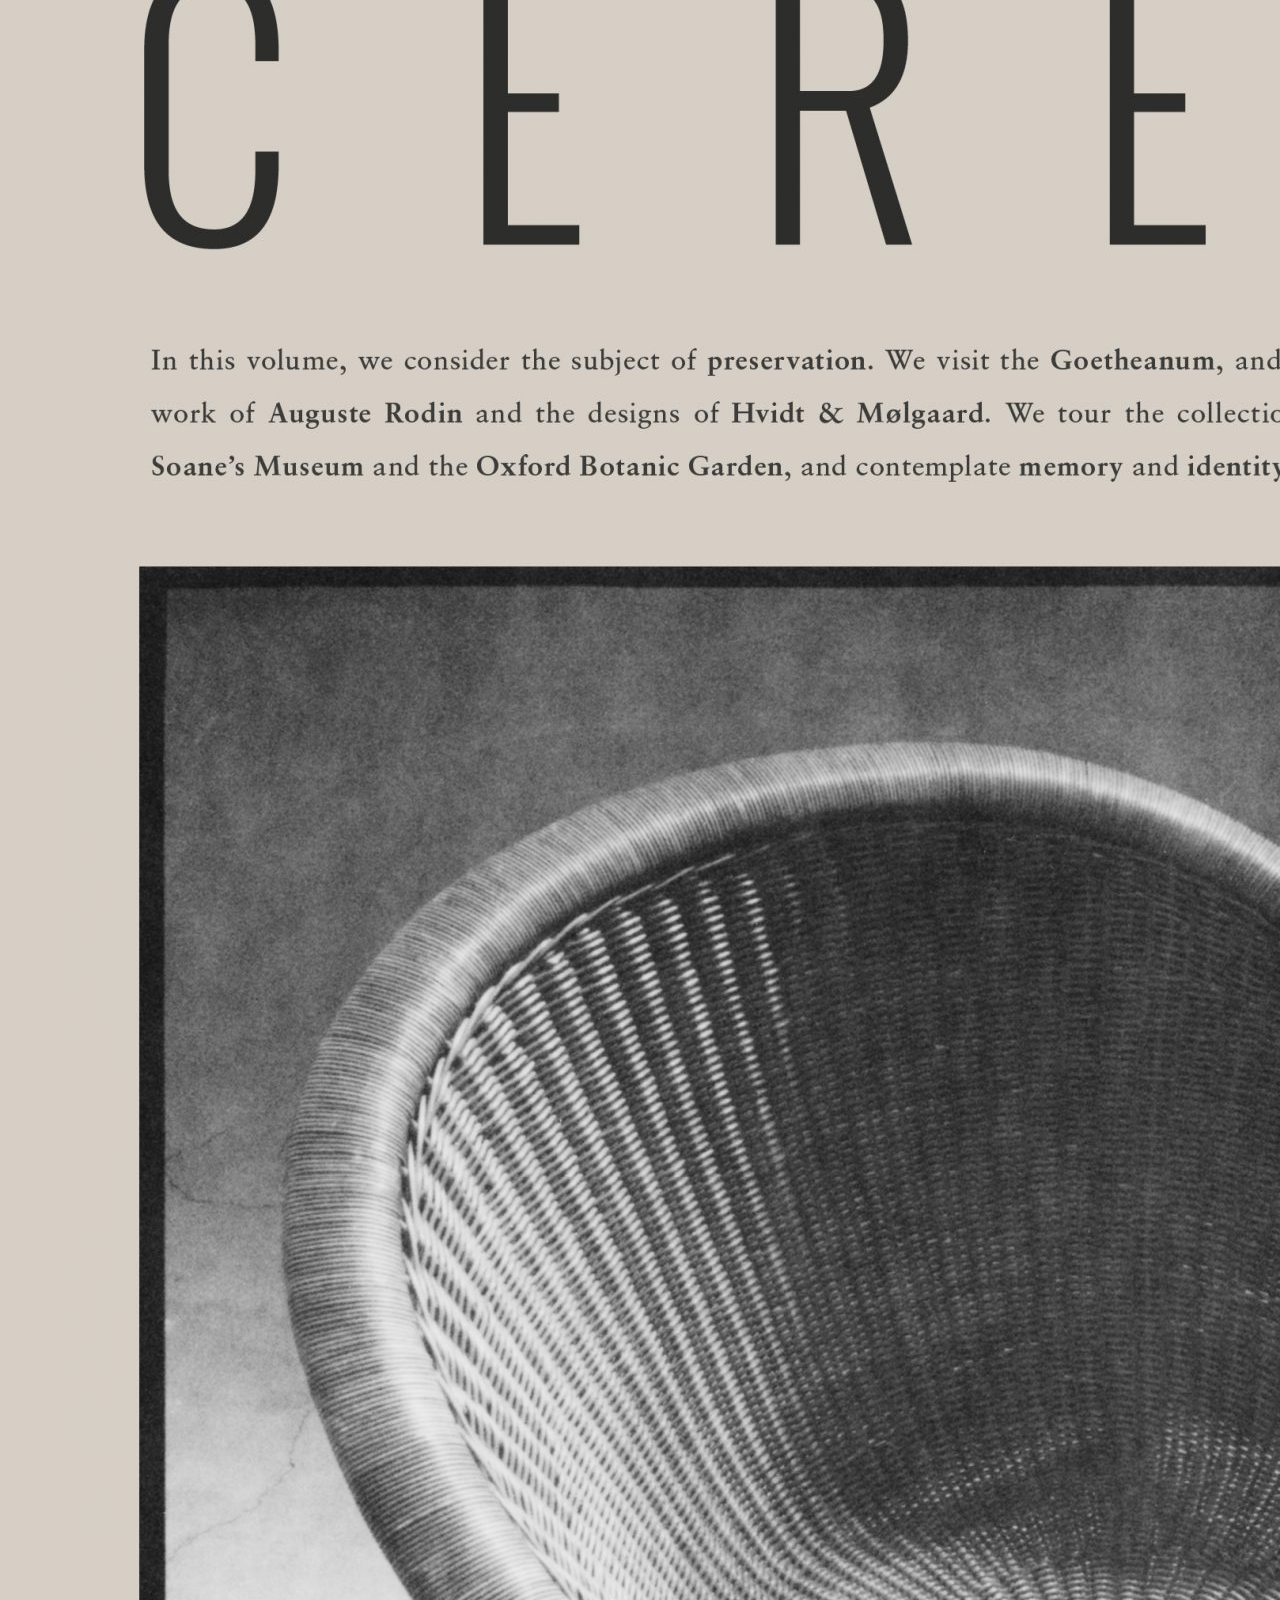
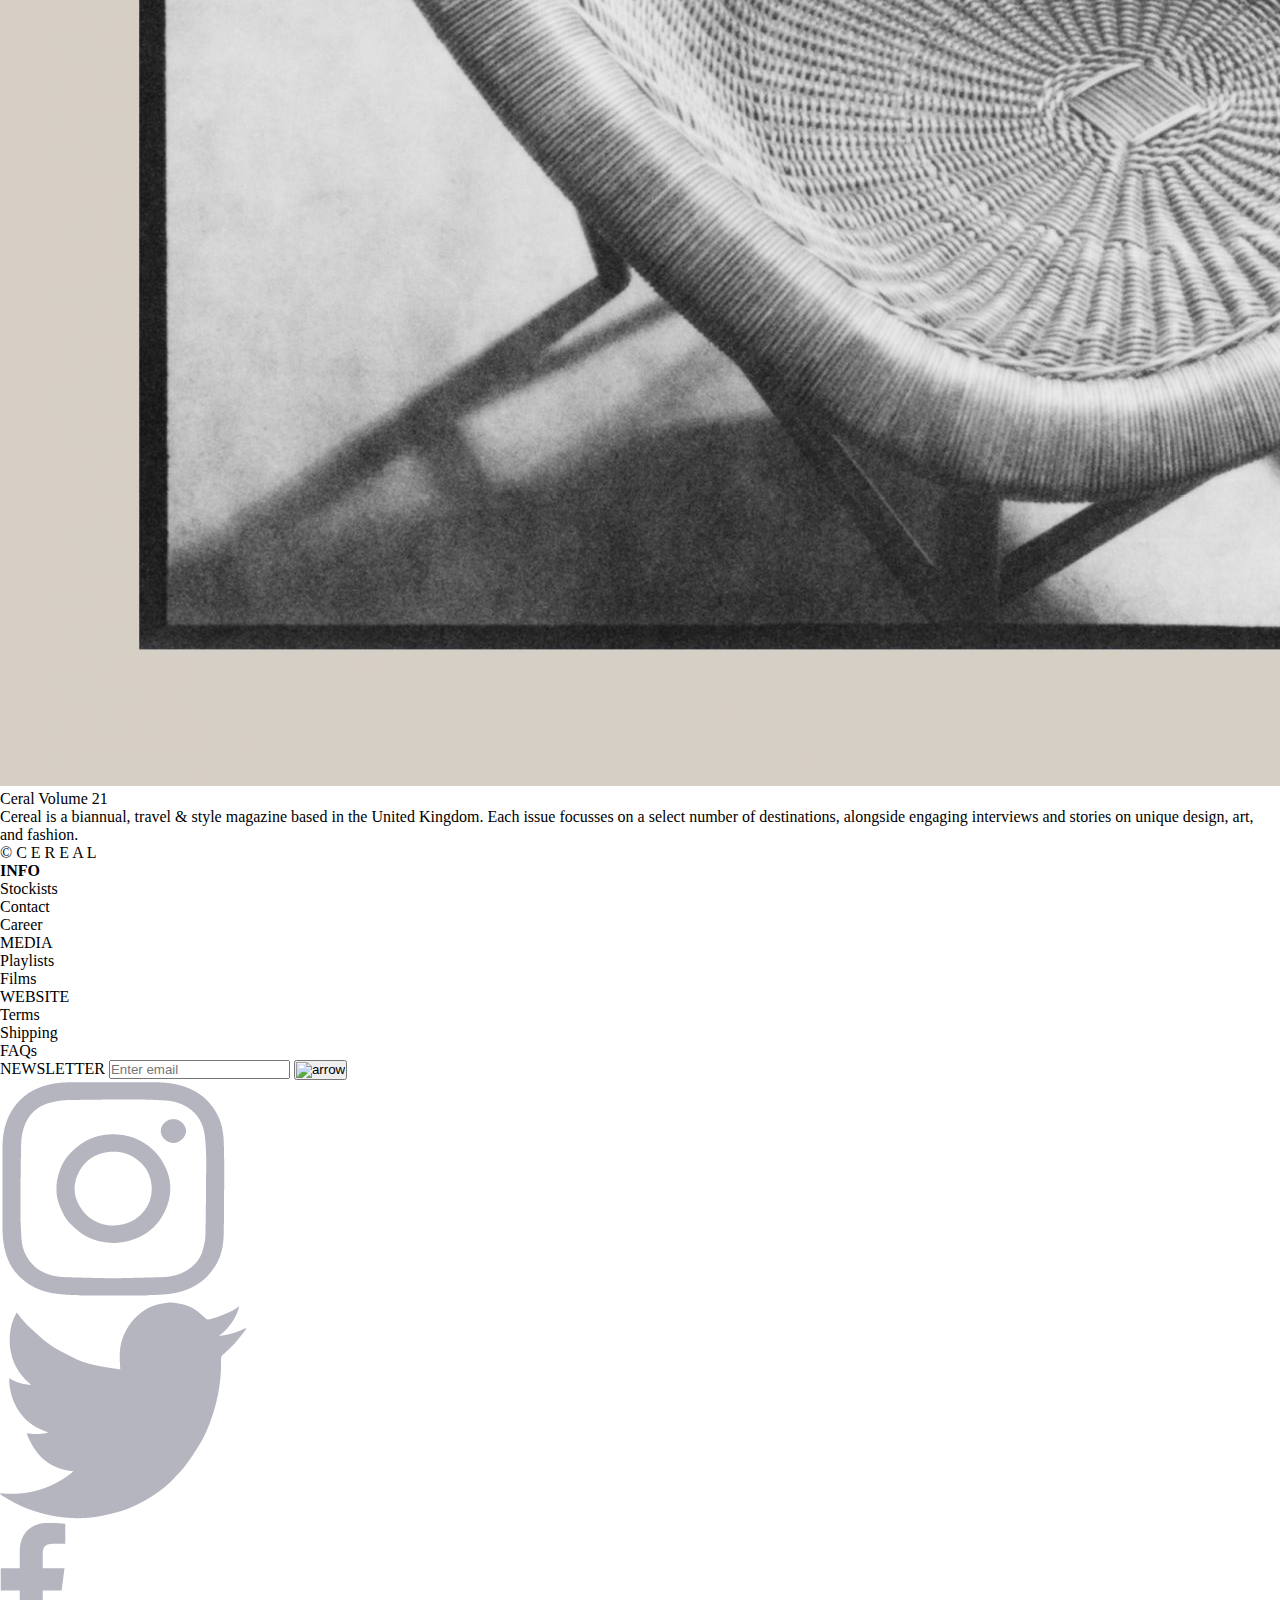
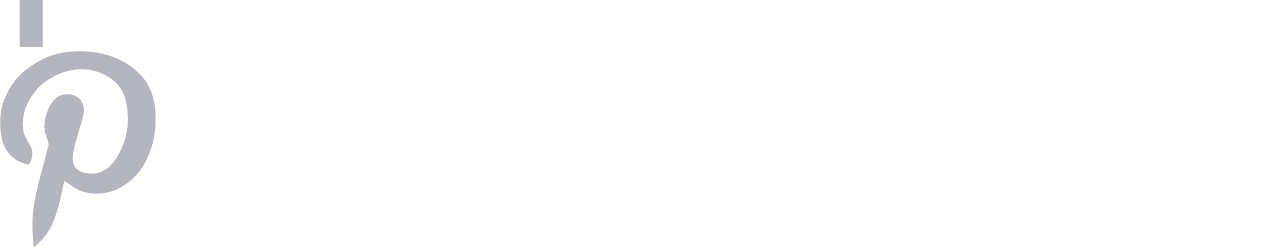
==== commit 8de4fd96: "Add files via upload" ====
--- a/index.html
+++ b/index.html
@@ -14,15 +14,14 @@
     <header>
         <nav>
             <ul>
-                <li><a href="./index.html">C E R E A L</a></h1></li>
+                <li><h1><a href="./index.html">C E R E A L</a></h1></li>
                 <li><img src="./image/user.png" alt="profile"></li>
                 <li><img src="./image/search.png" alt="search"></li>
-                <!-- uitklapbaar hamburgermenu --> -->
+                <!-- uitklapbaar hamburgermenu --> 
                 <li><button><img src="./image/lines.png" alt="hamburgermenu"></button></li>
             </ul>
         </nav>
     </header> 
-
     <main>
         <a href="/shop.html"><img src="./image/home1.jpg" alt="palm"></a>
         
@@ -176,9 +175,8 @@
         <p>Cereal is a biannual, travel & style magazine based in the United Kingdom. Each issue focusses on a select number of destinations, alongside engaging interviews and stories on unique design, art, and fashion.</p>
         <p>© C E R E A L</p>
         <section>
-        <section>
             <!-- H3 of H4 of P -->
-            <span>INFO</span>
+            <h4>INFO</h4>
             <ul>
                 <li>Stockists</li>
                 <li>Contact</li>
@@ -200,7 +198,7 @@
             <form> 
                 <span>NEWSLETTER</span>
                 <input type="text" placeholder="Enter email">
-                <button type="submit">Versturen</button>
+                <button type="submit"><img src="./image/right-arrow.png" alt="arrow"></button>
             </form>
 
             <ul>
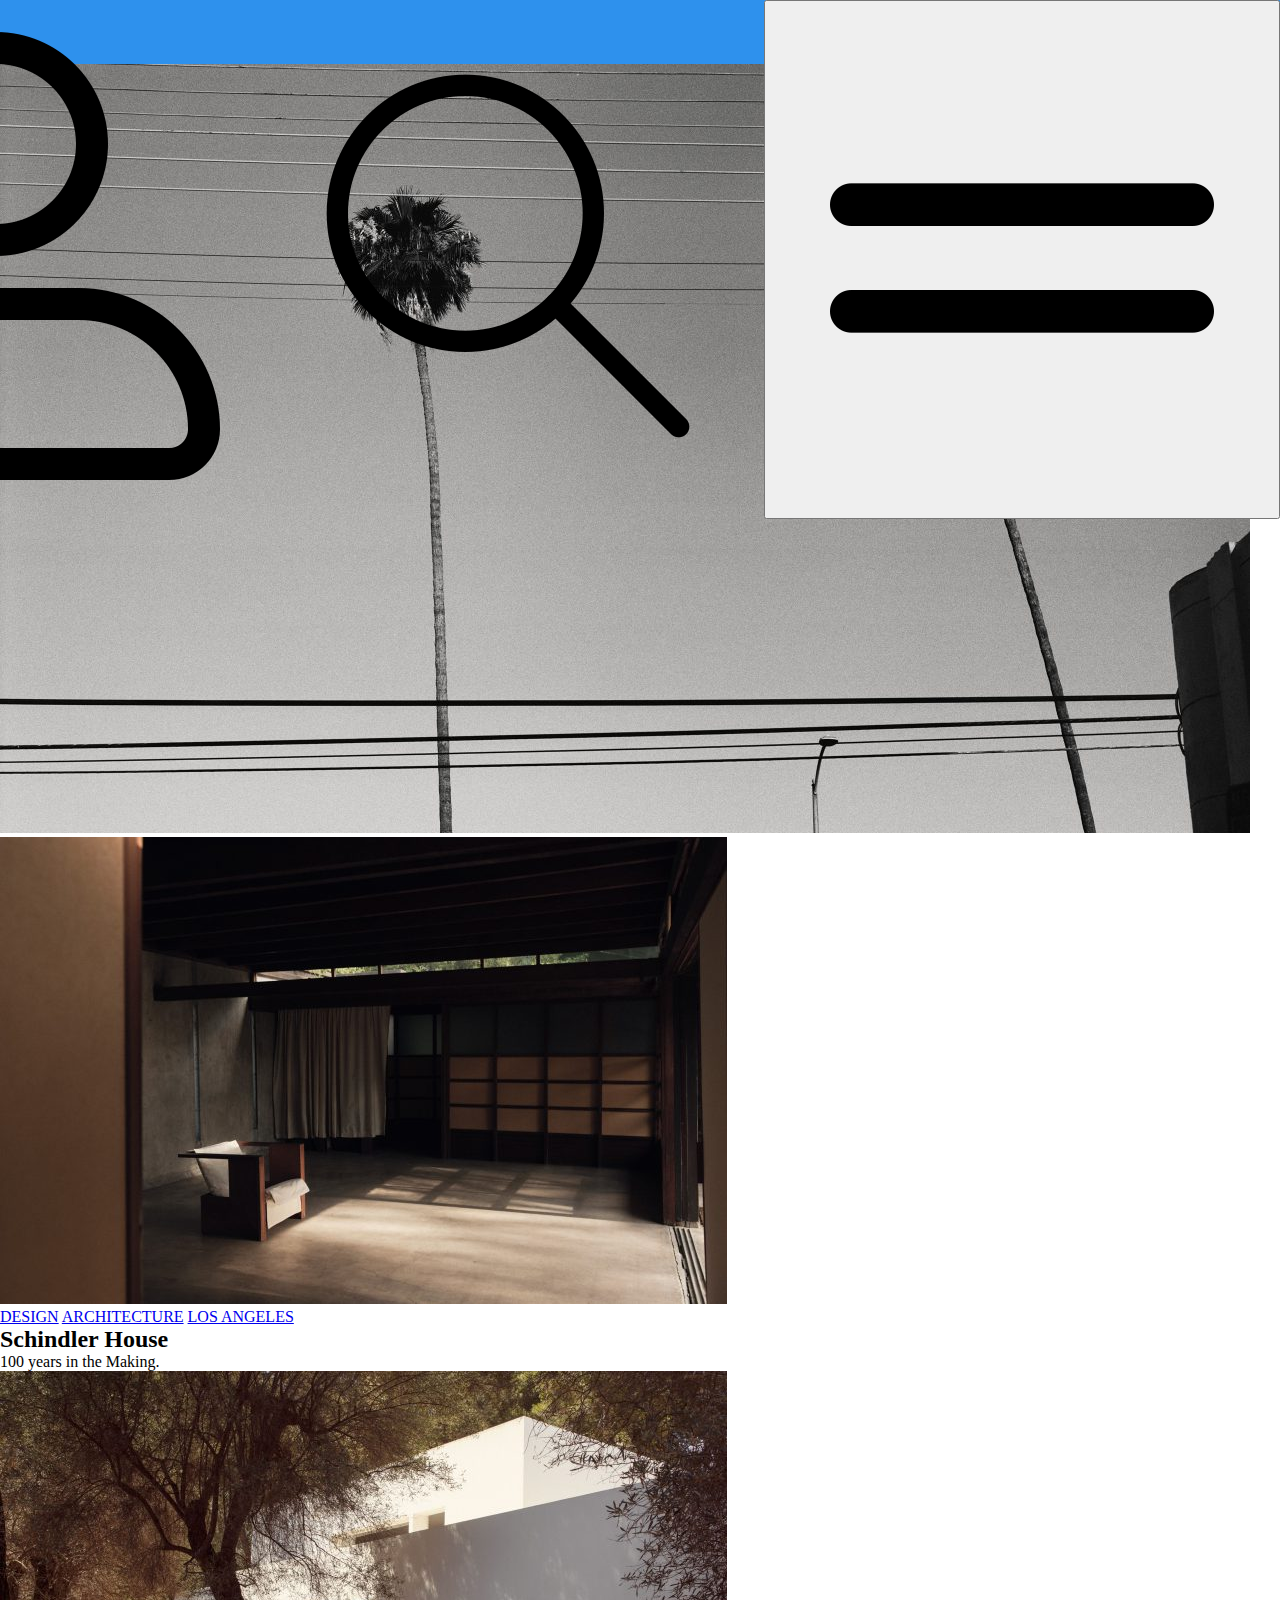
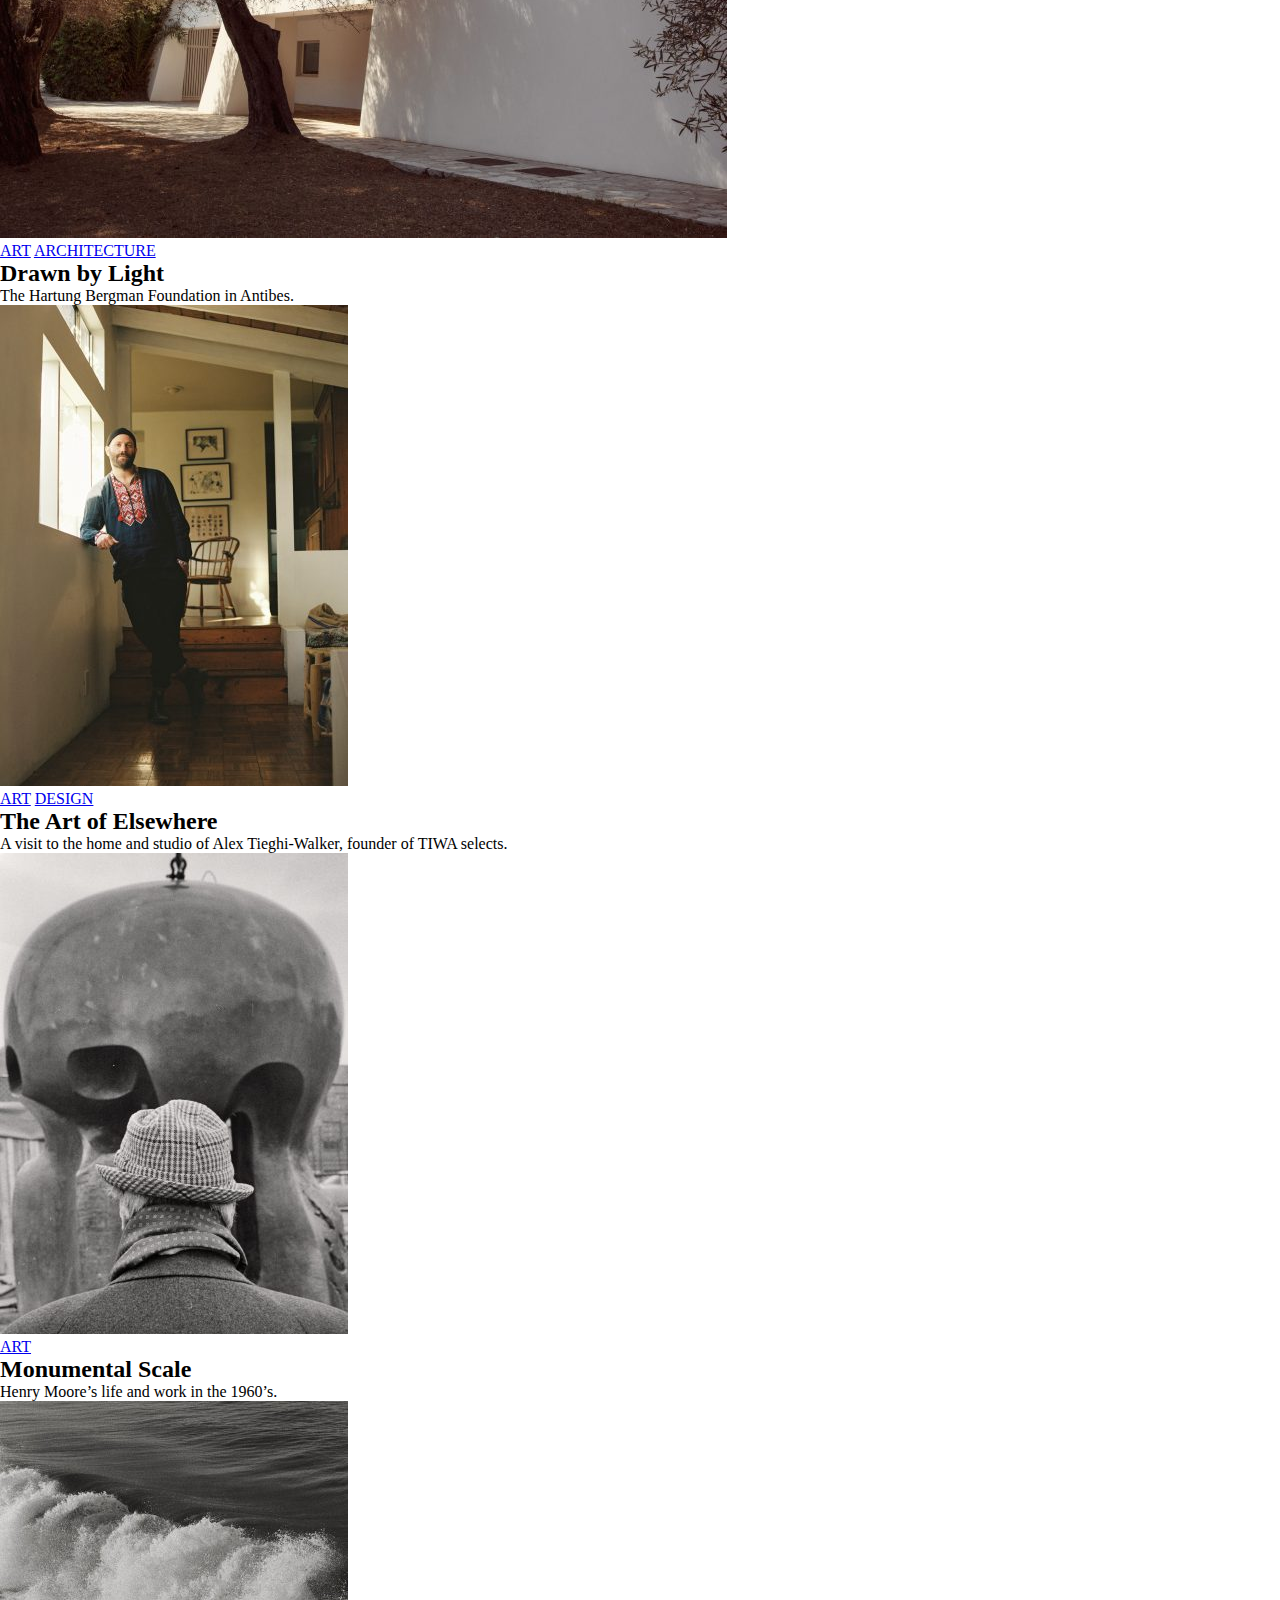
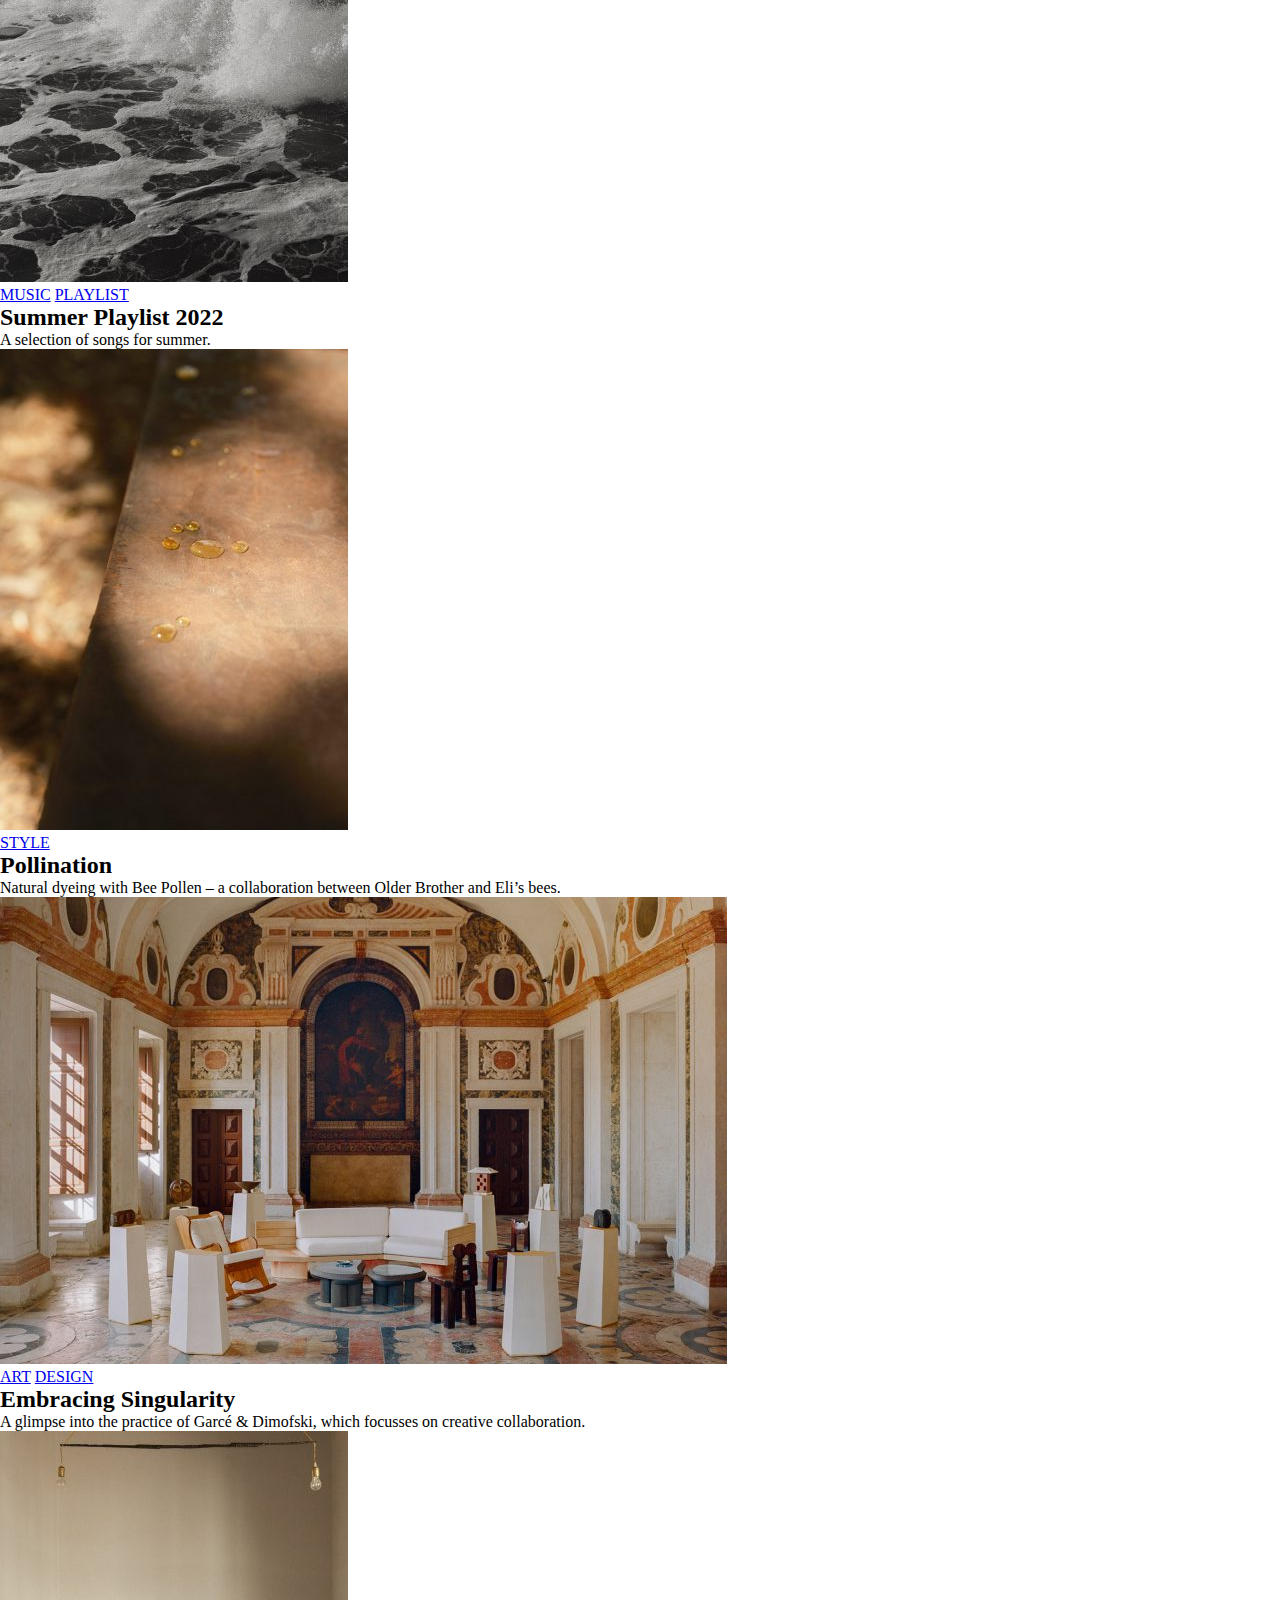
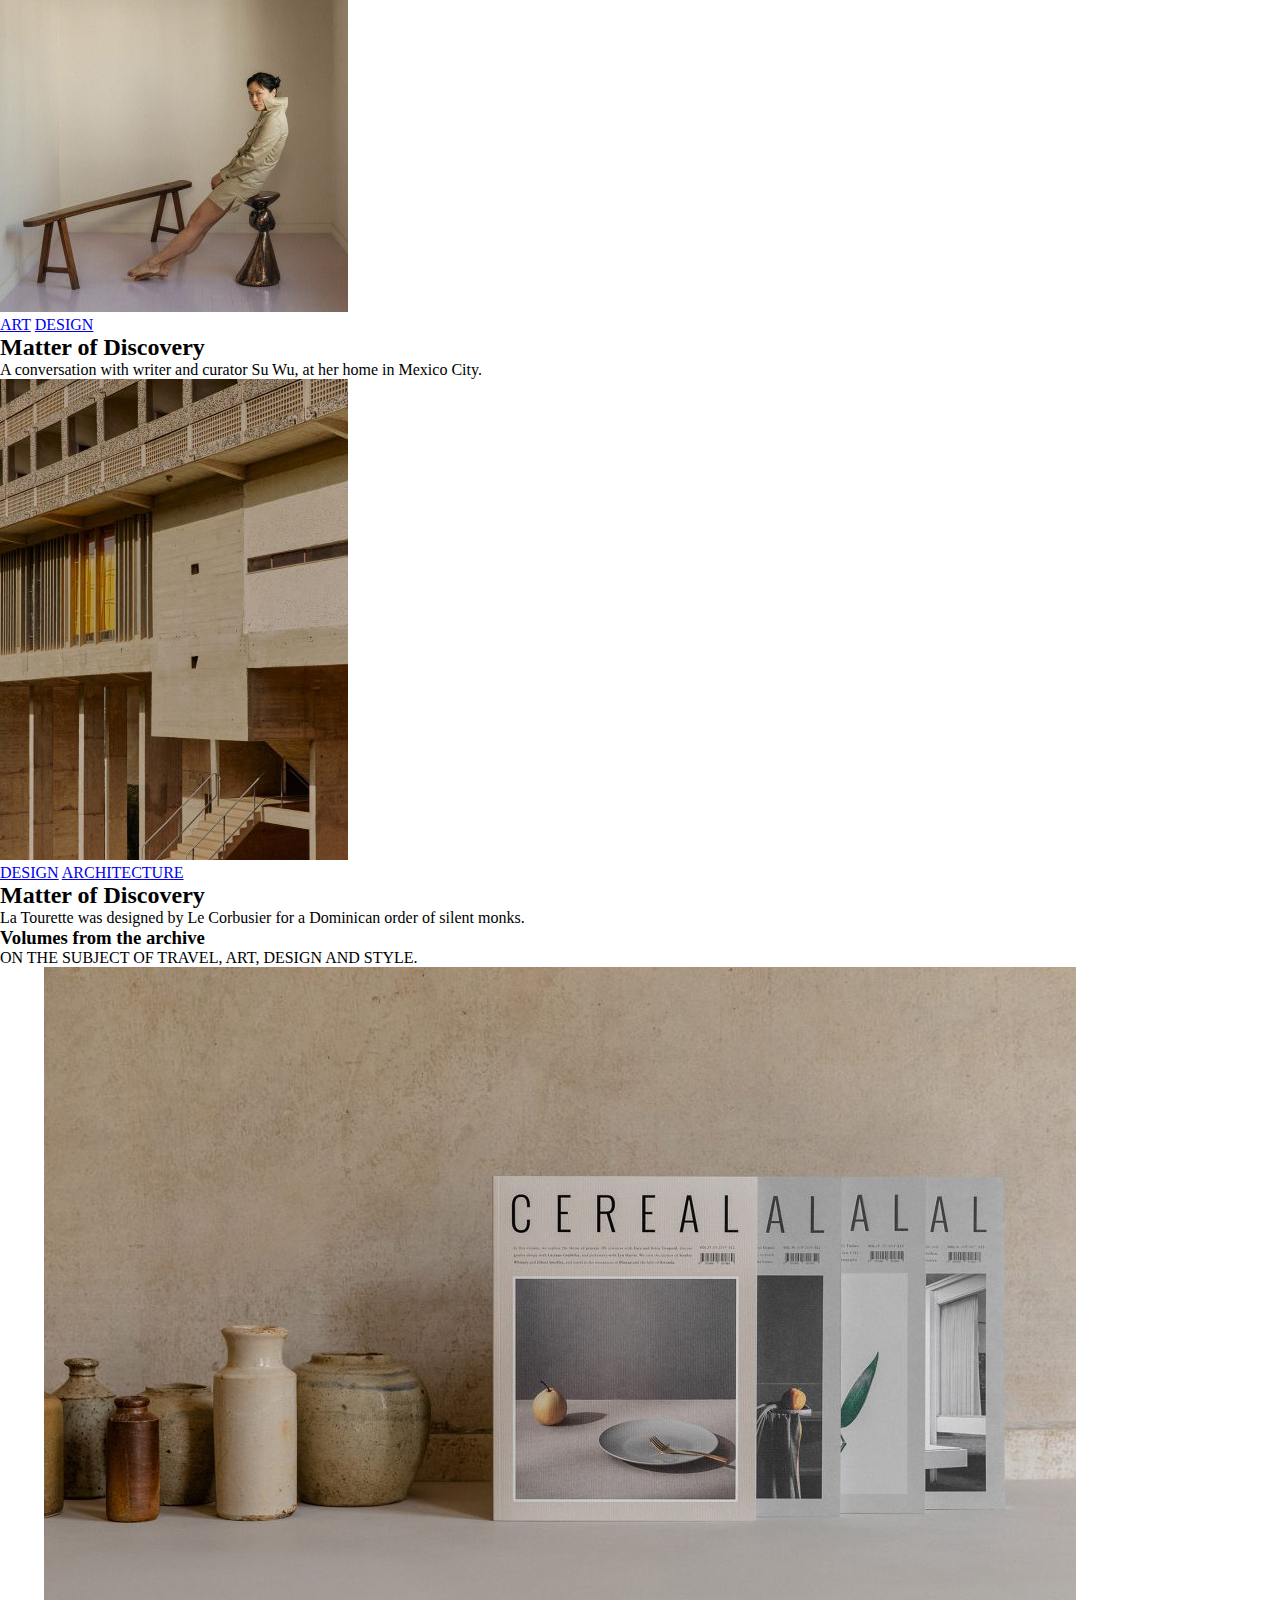
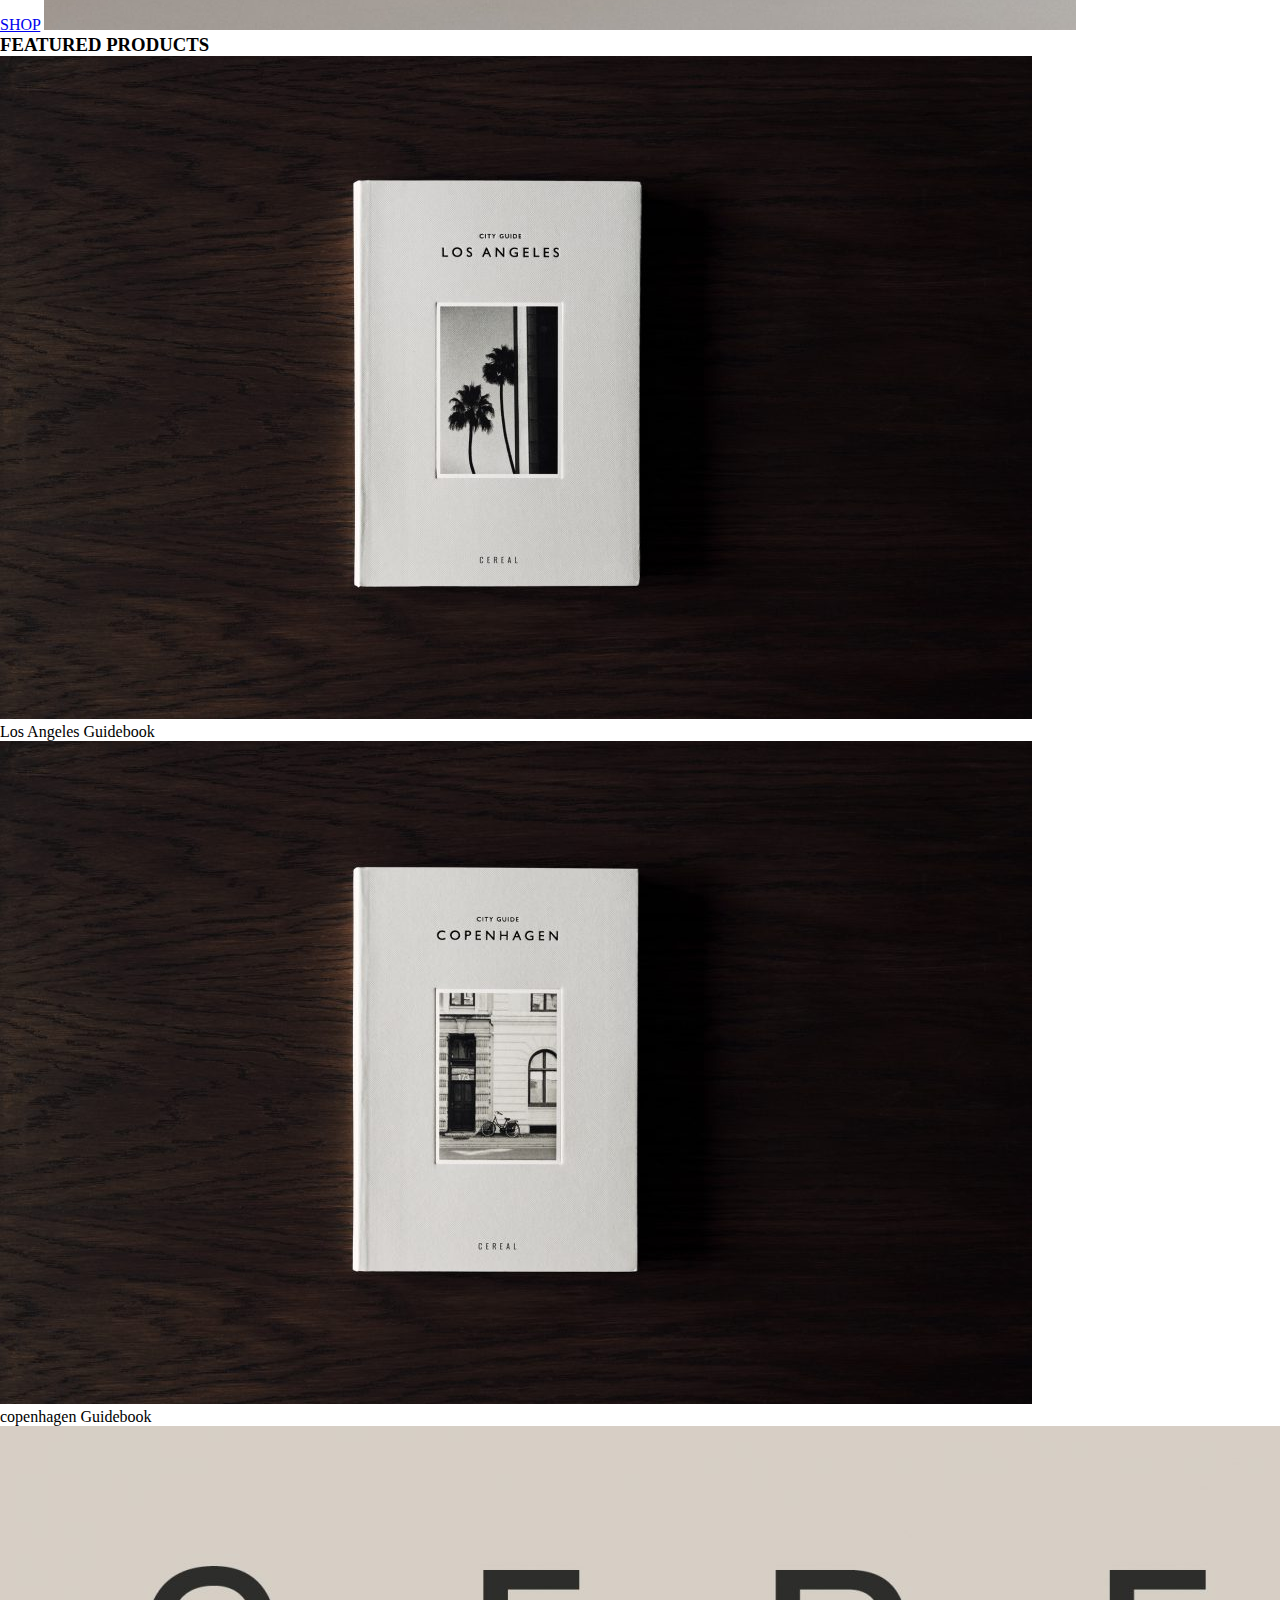
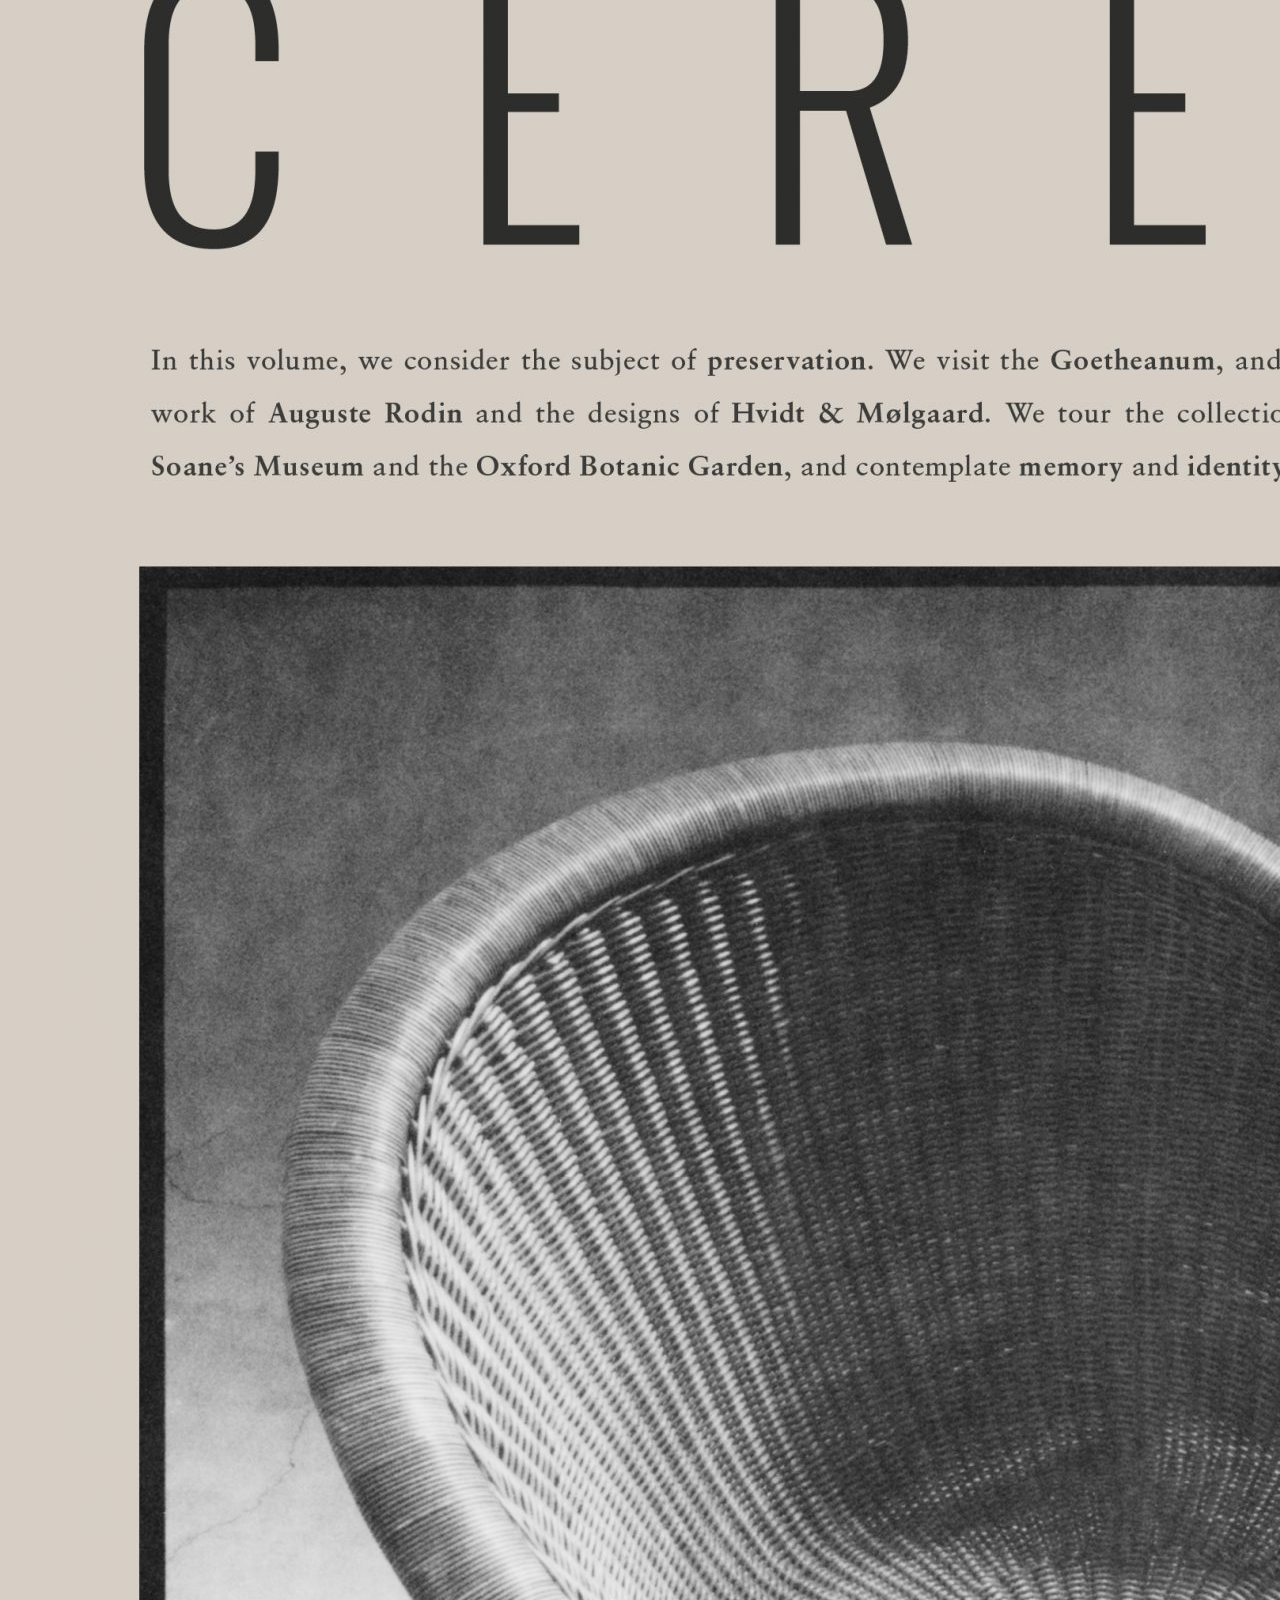
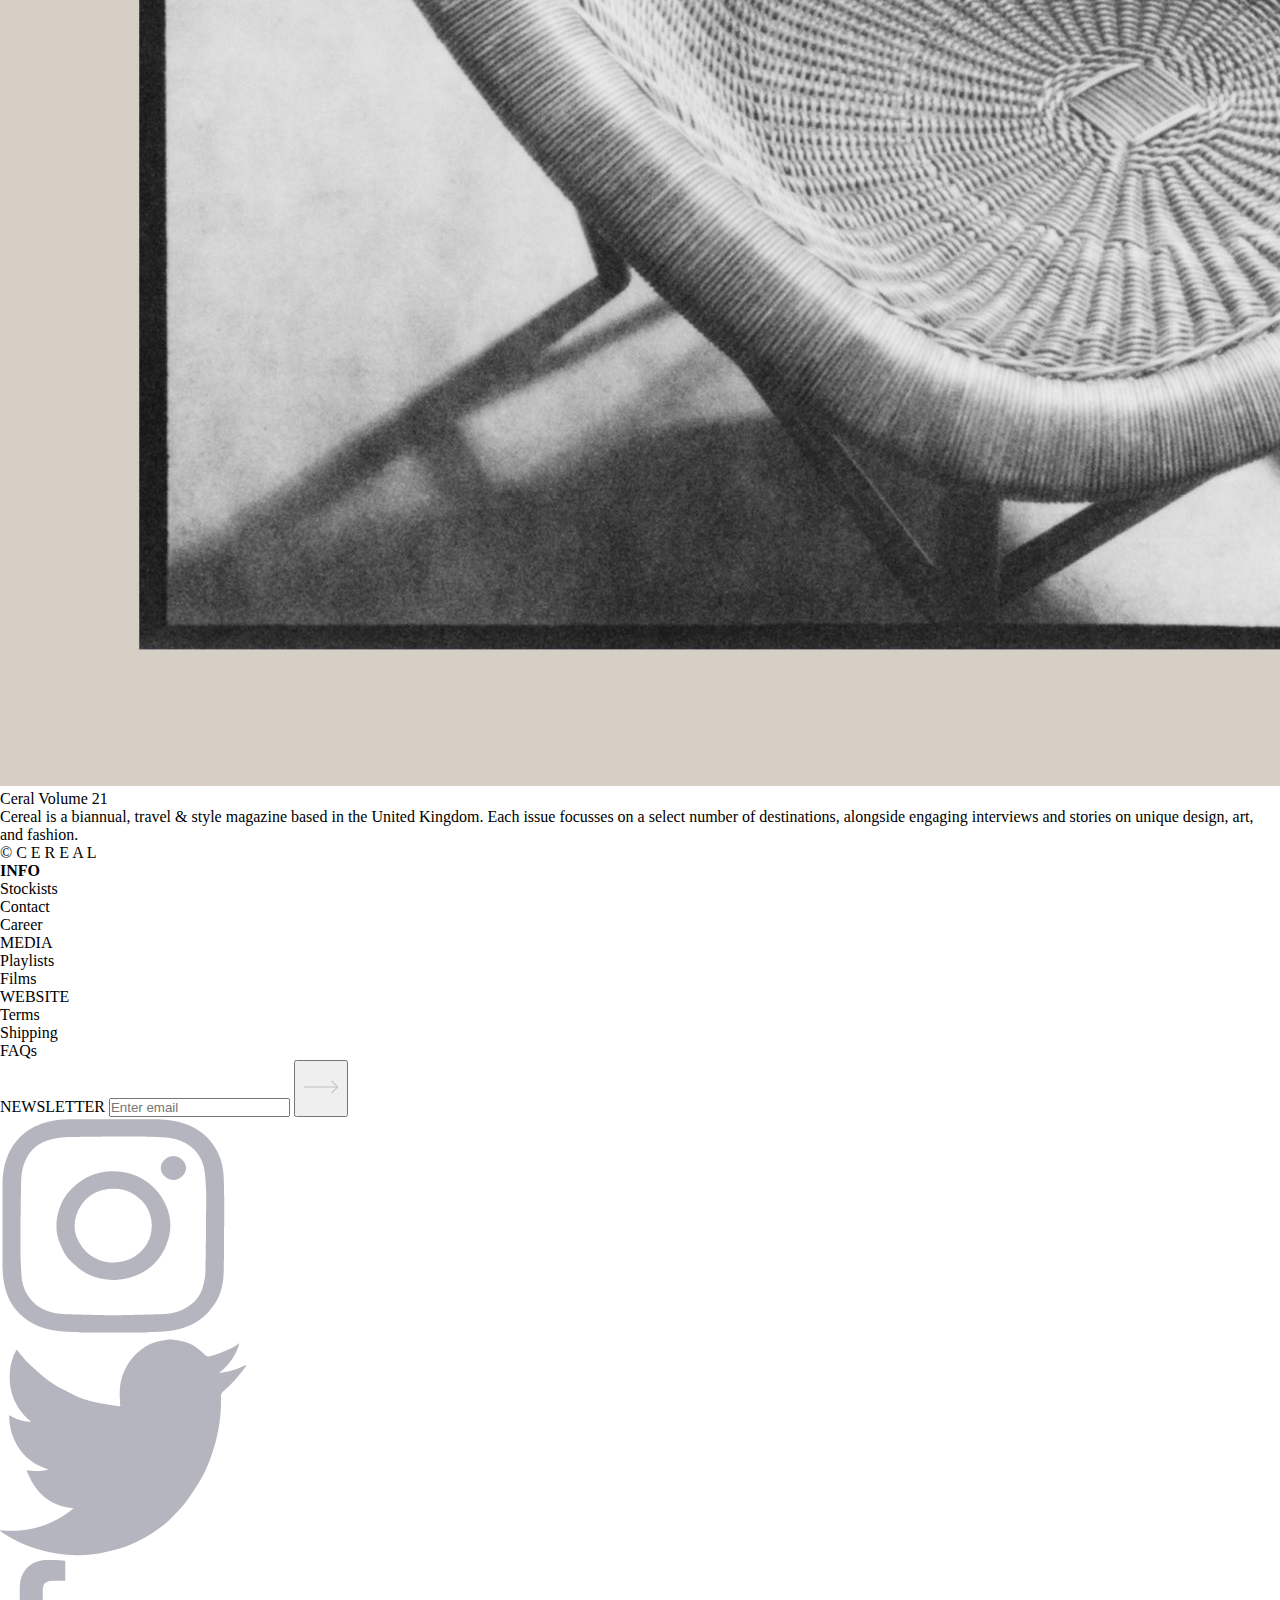
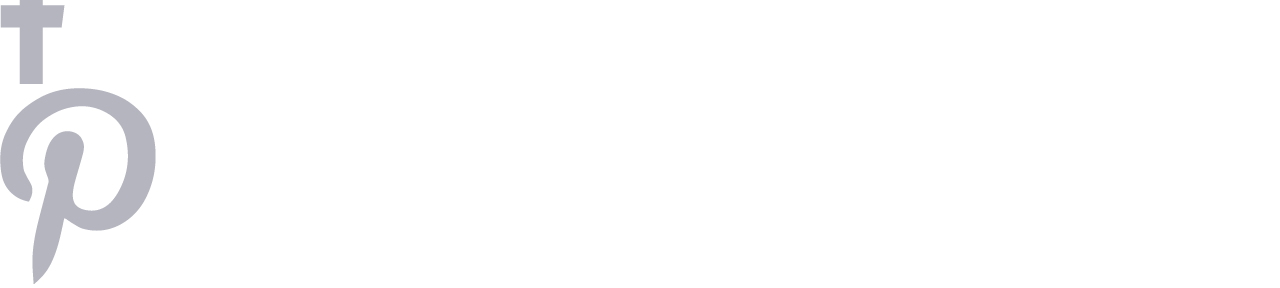
==== commit 61419234: "Update index.html" ====
--- a/index.html
+++ b/index.html
@@ -194,7 +194,7 @@
                 <li>FAQs</li>
             </ul>
         </section>
-        <div>
+    
             <form> 
                 <span>NEWSLETTER</span>
                 <input type="text" placeholder="Enter email">
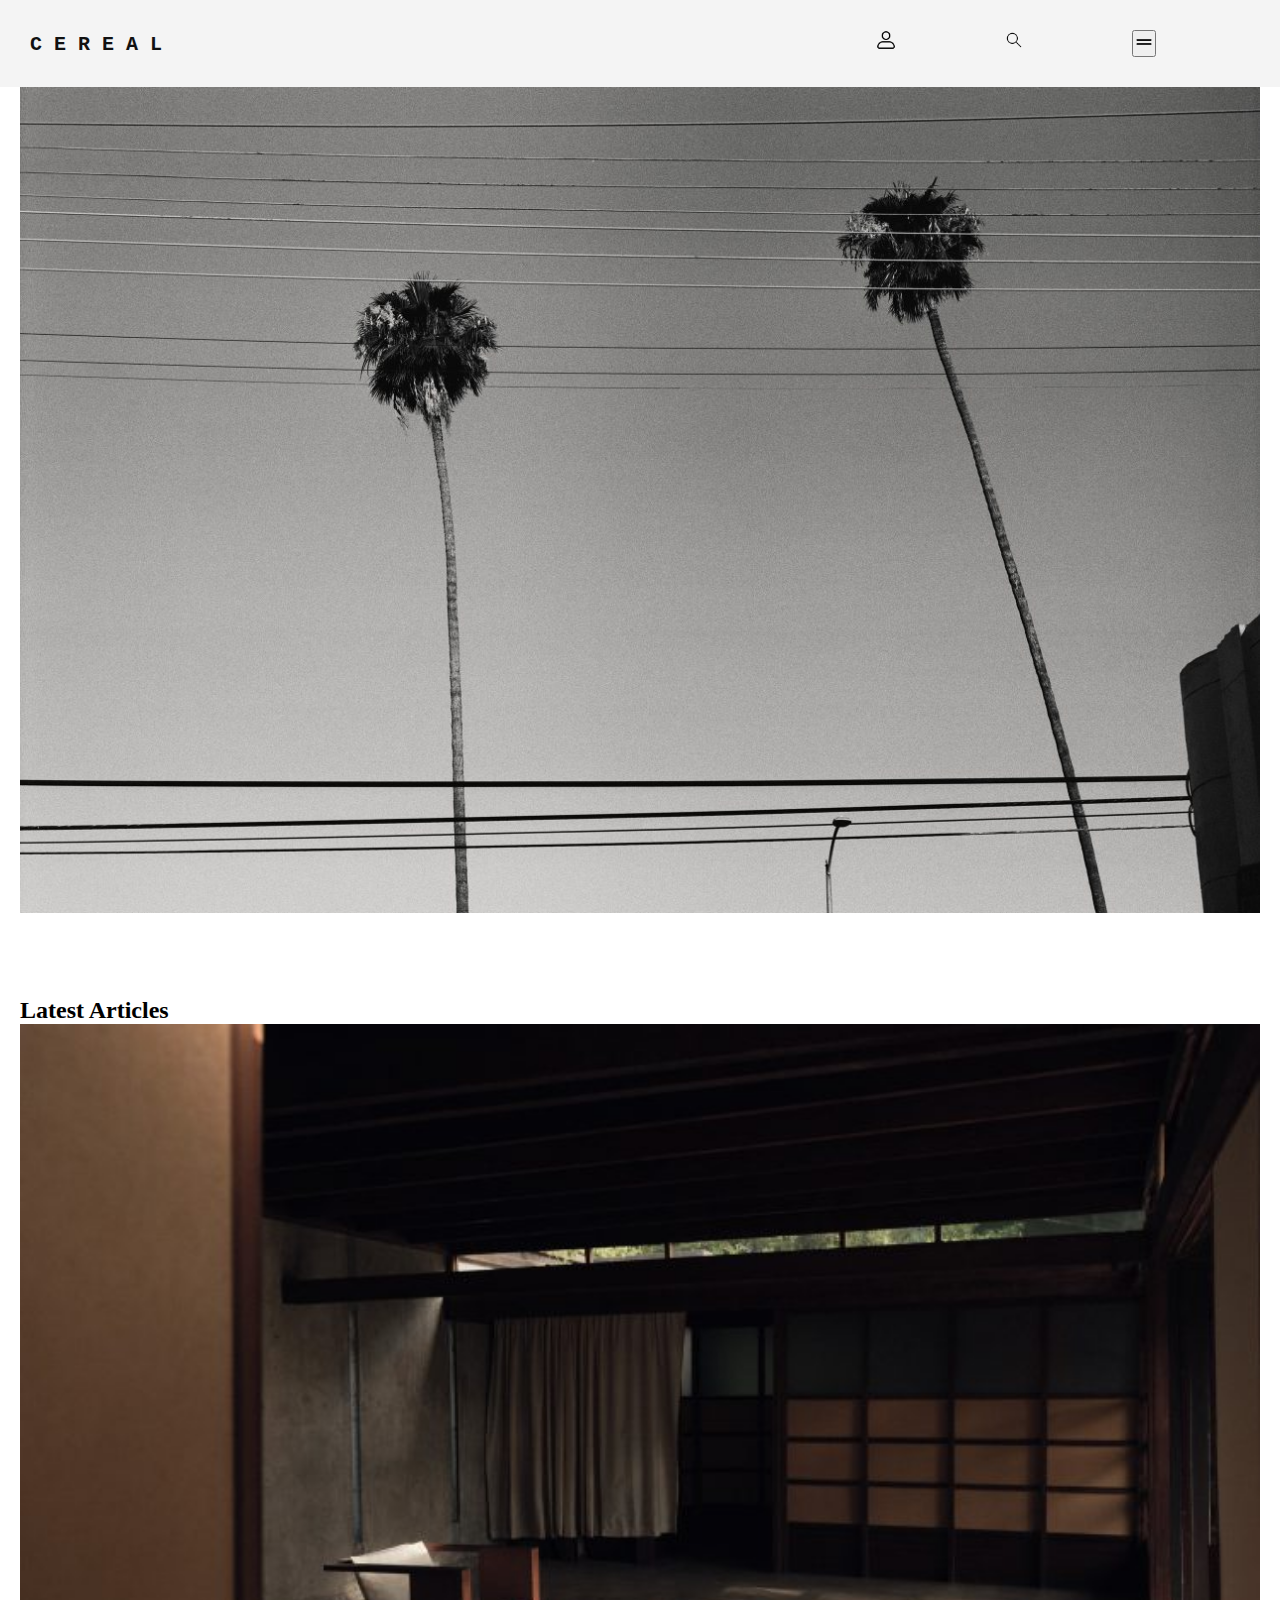
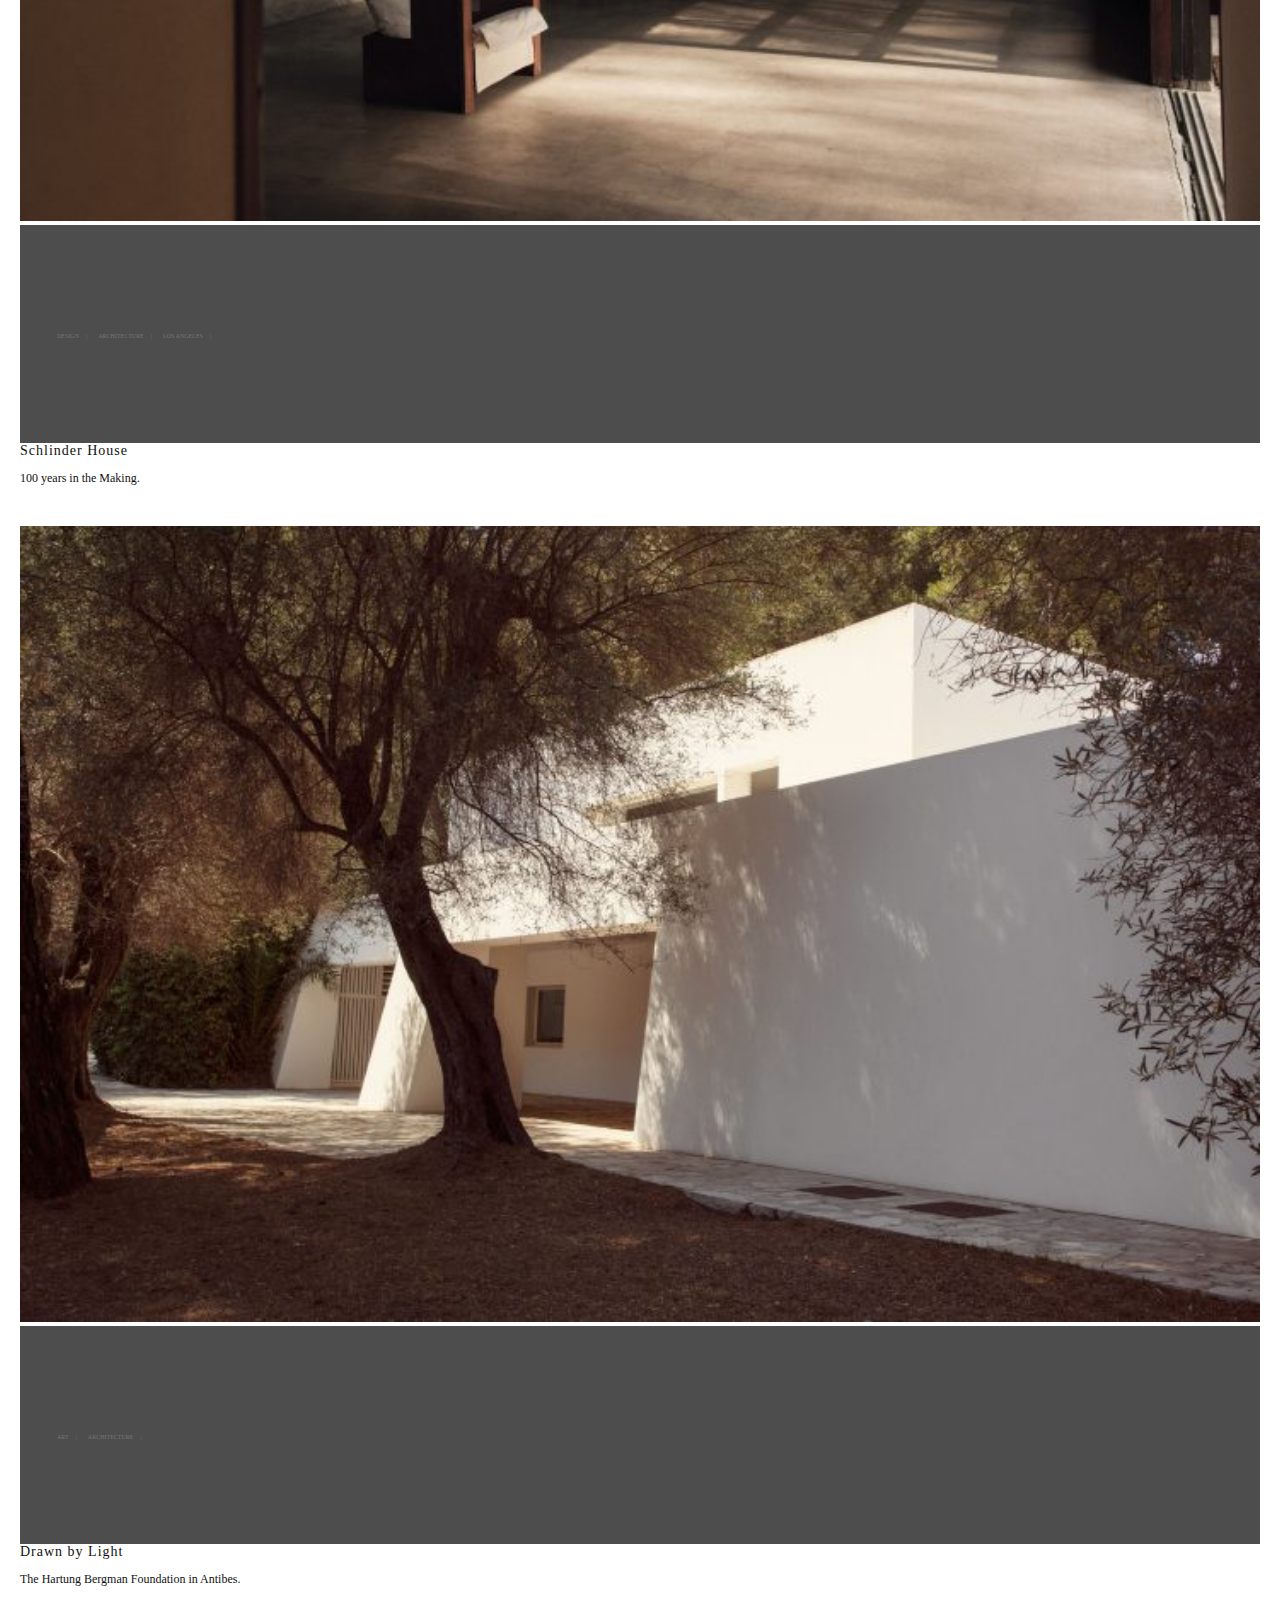
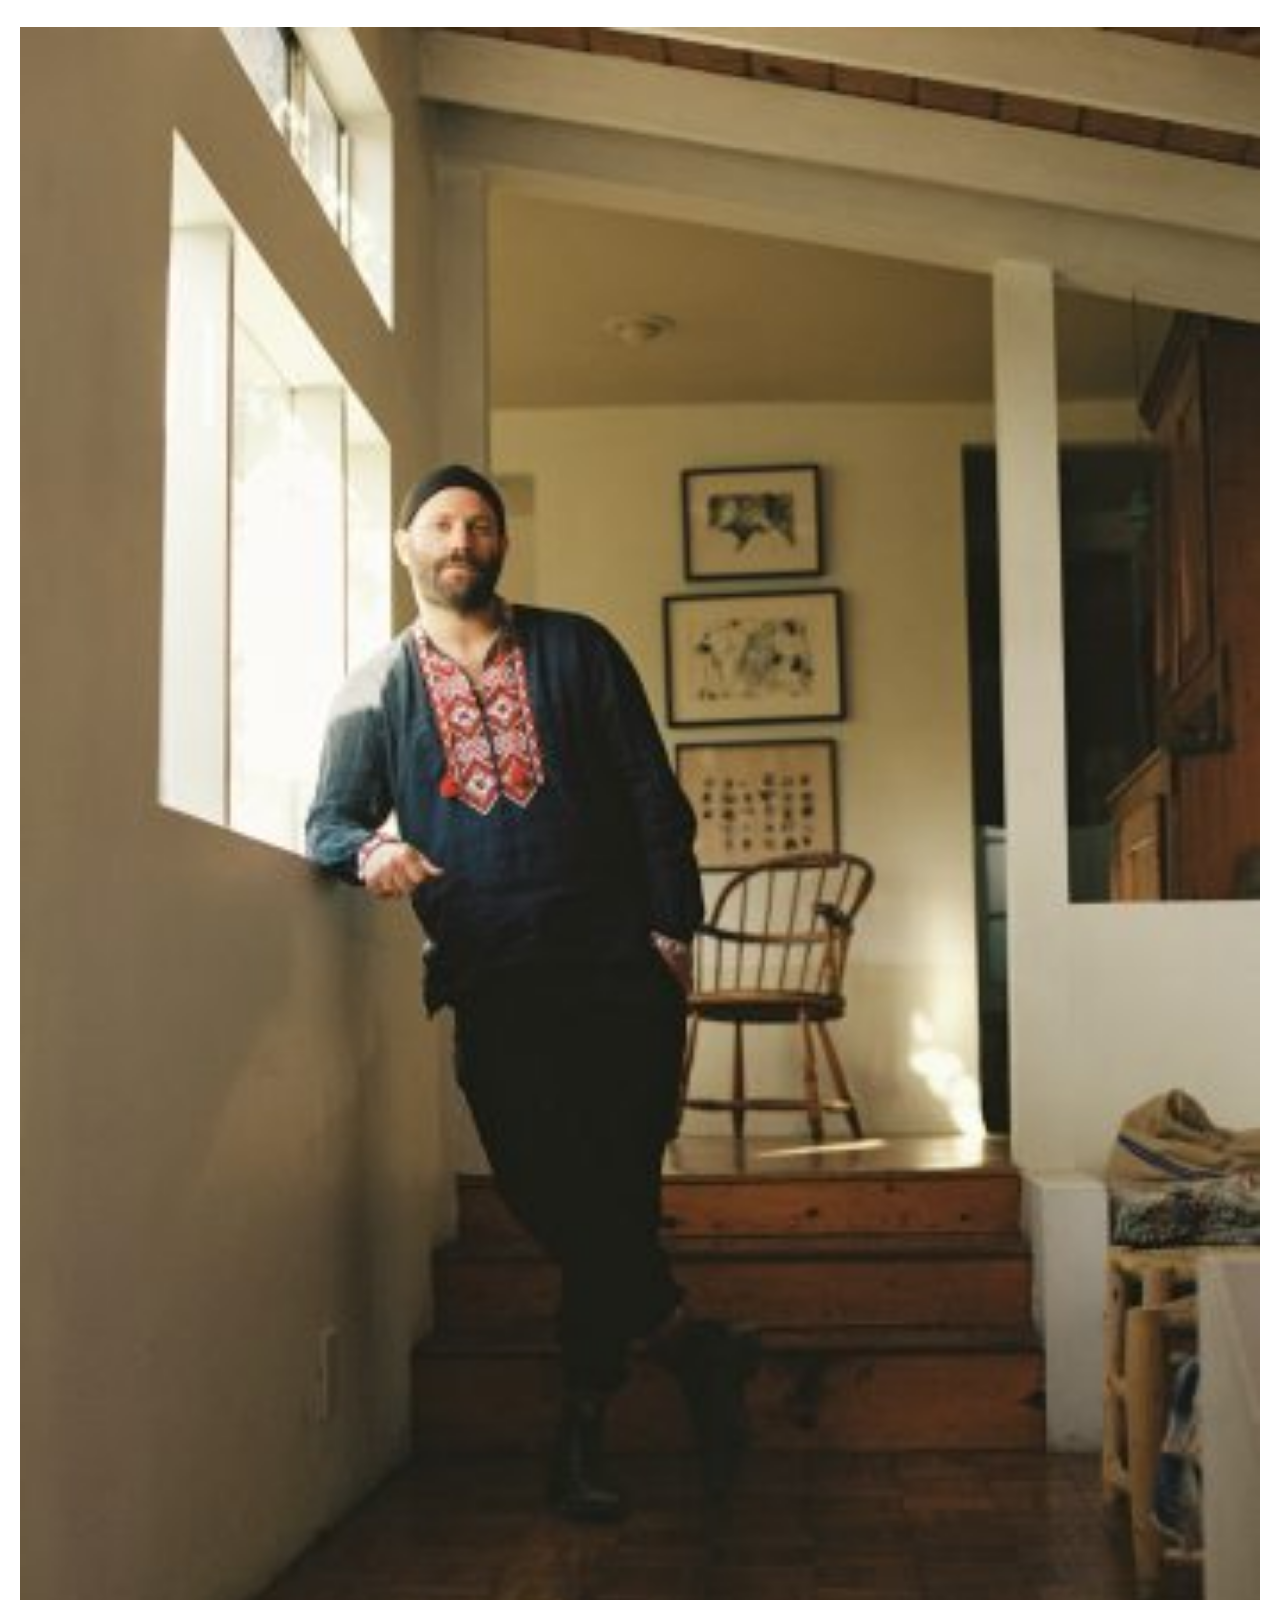
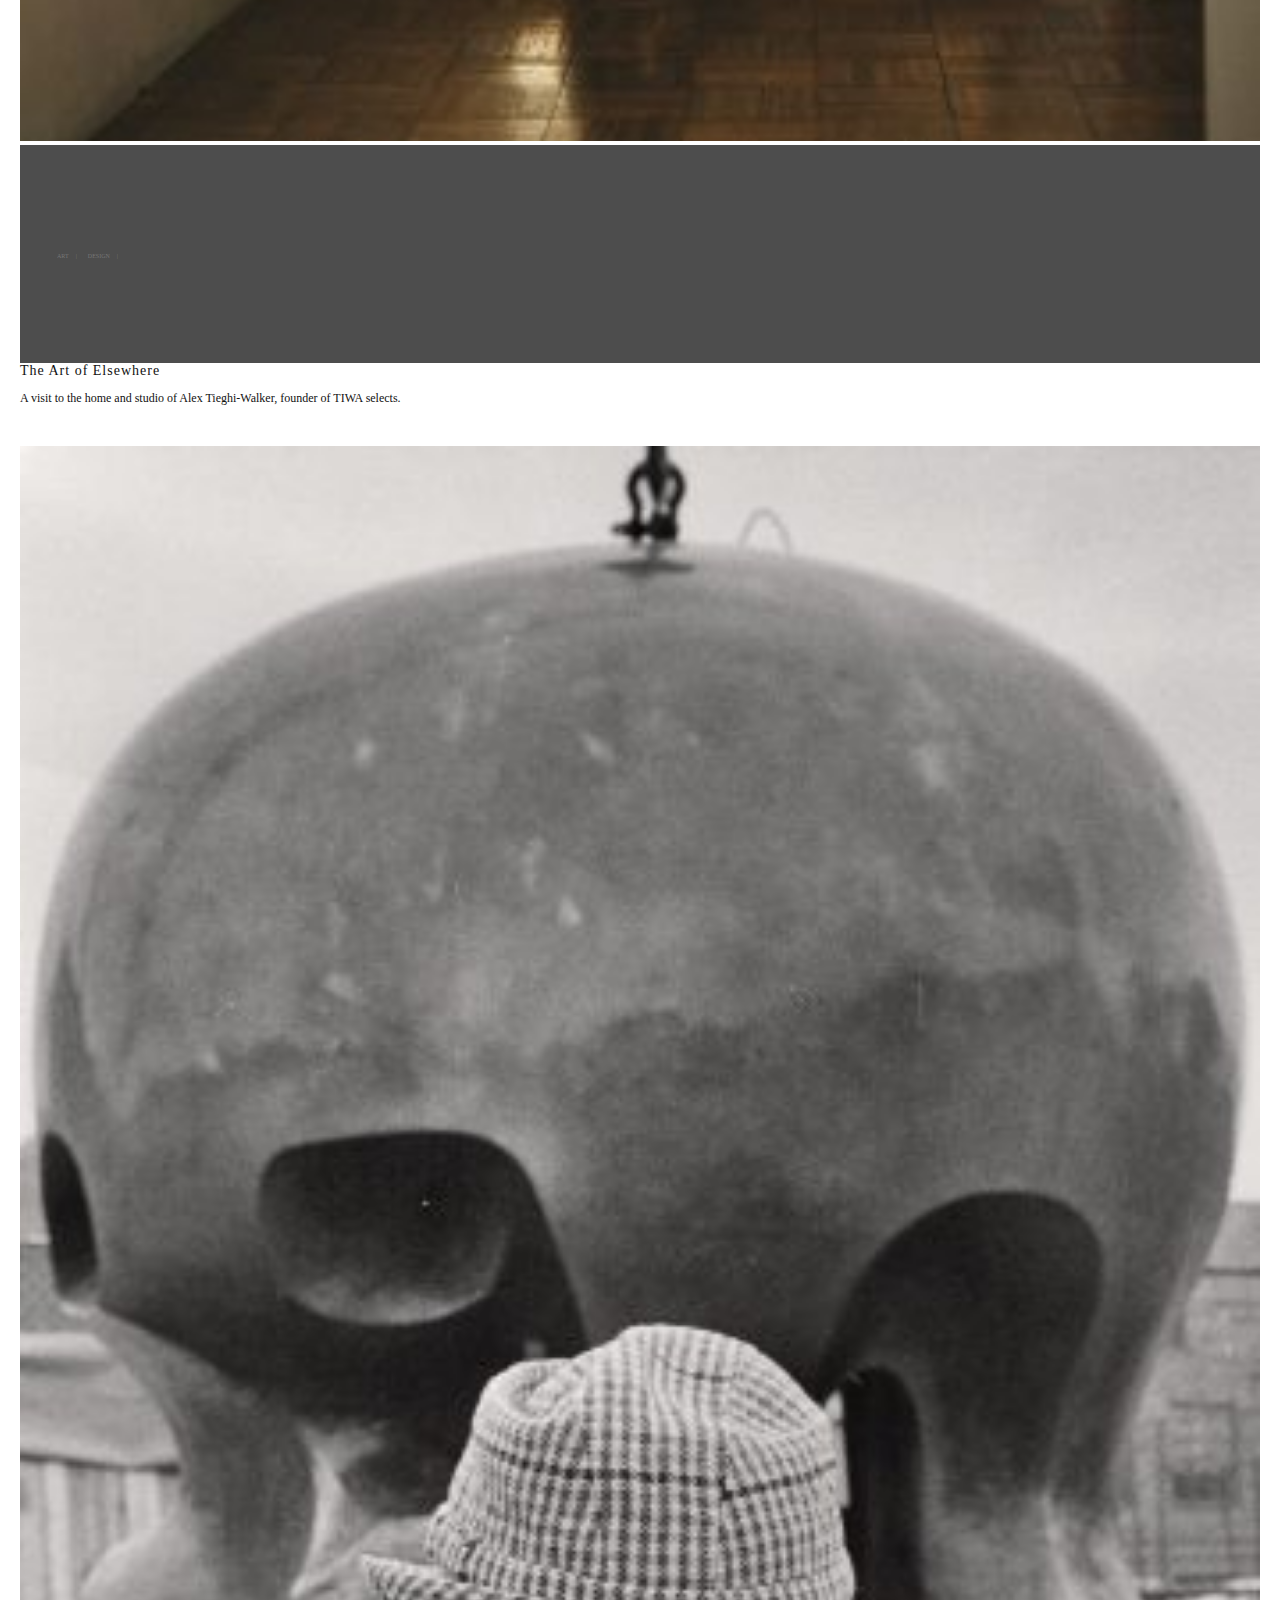
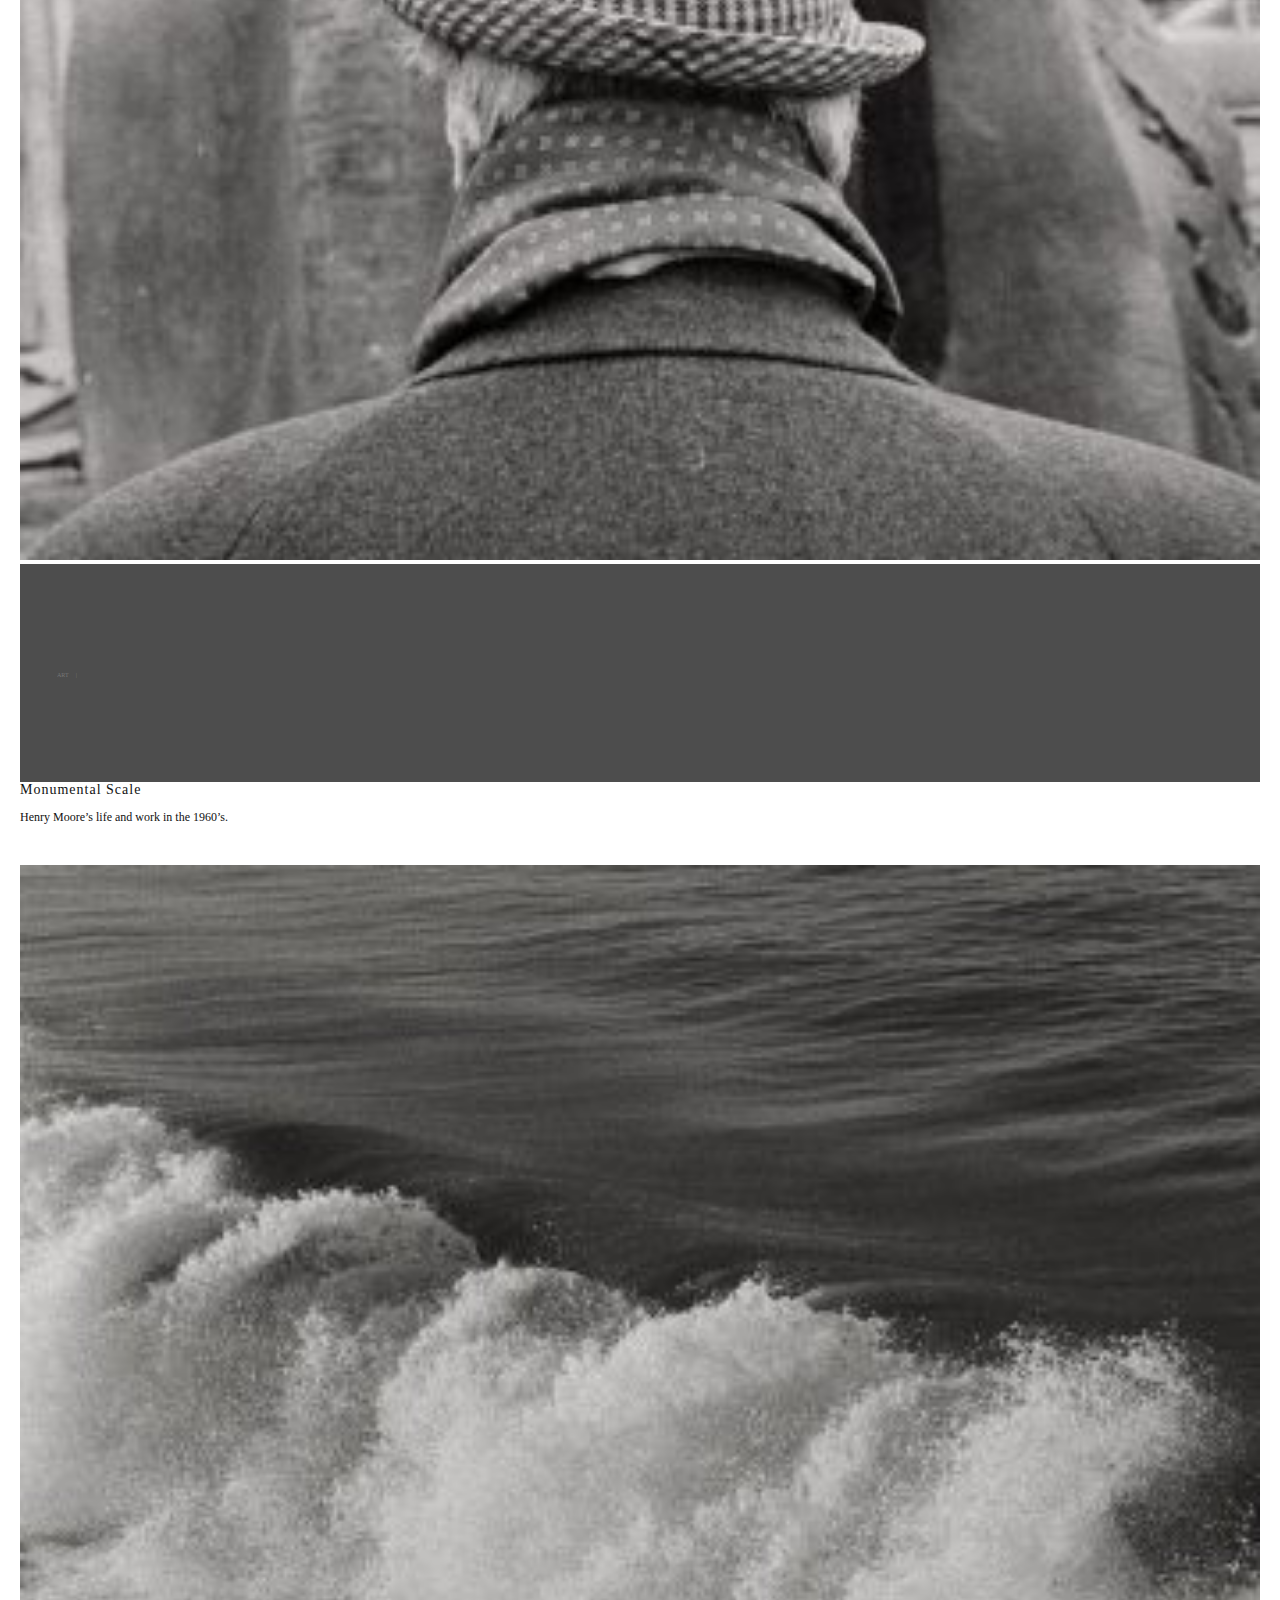
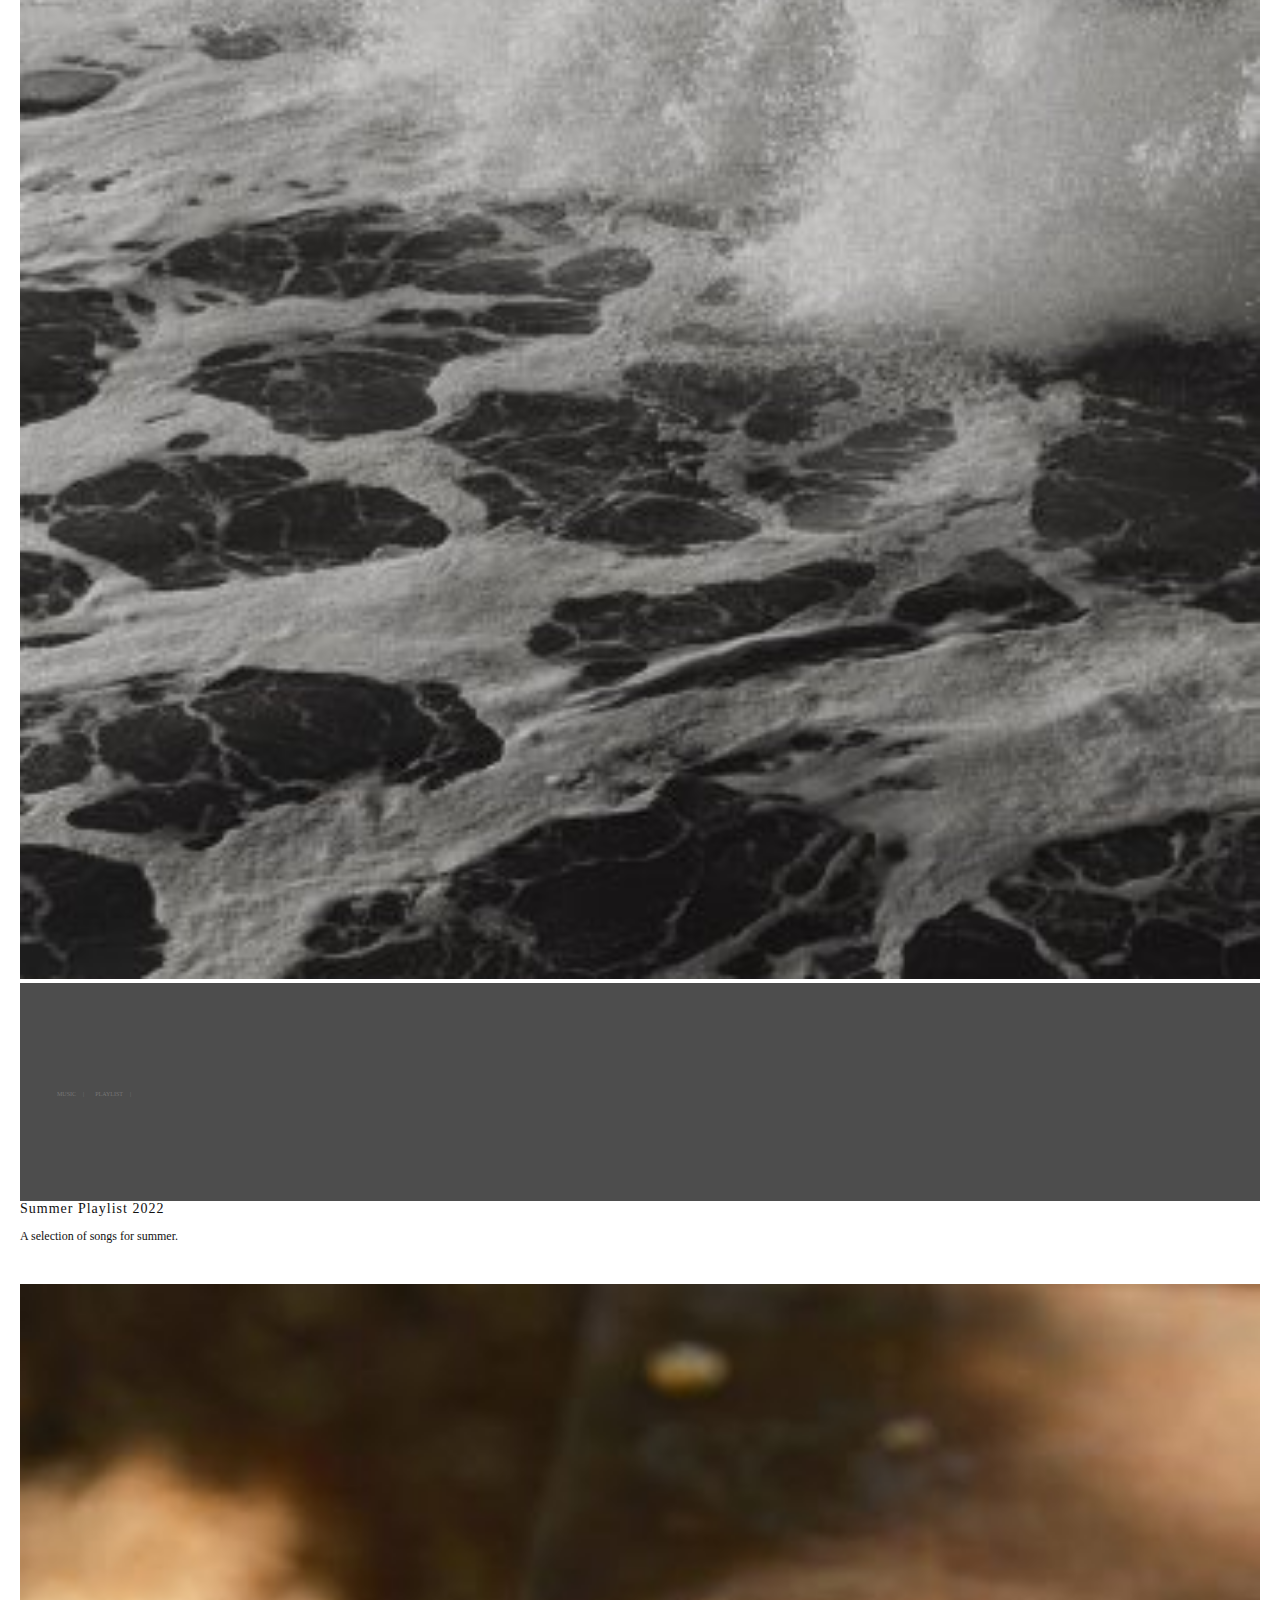
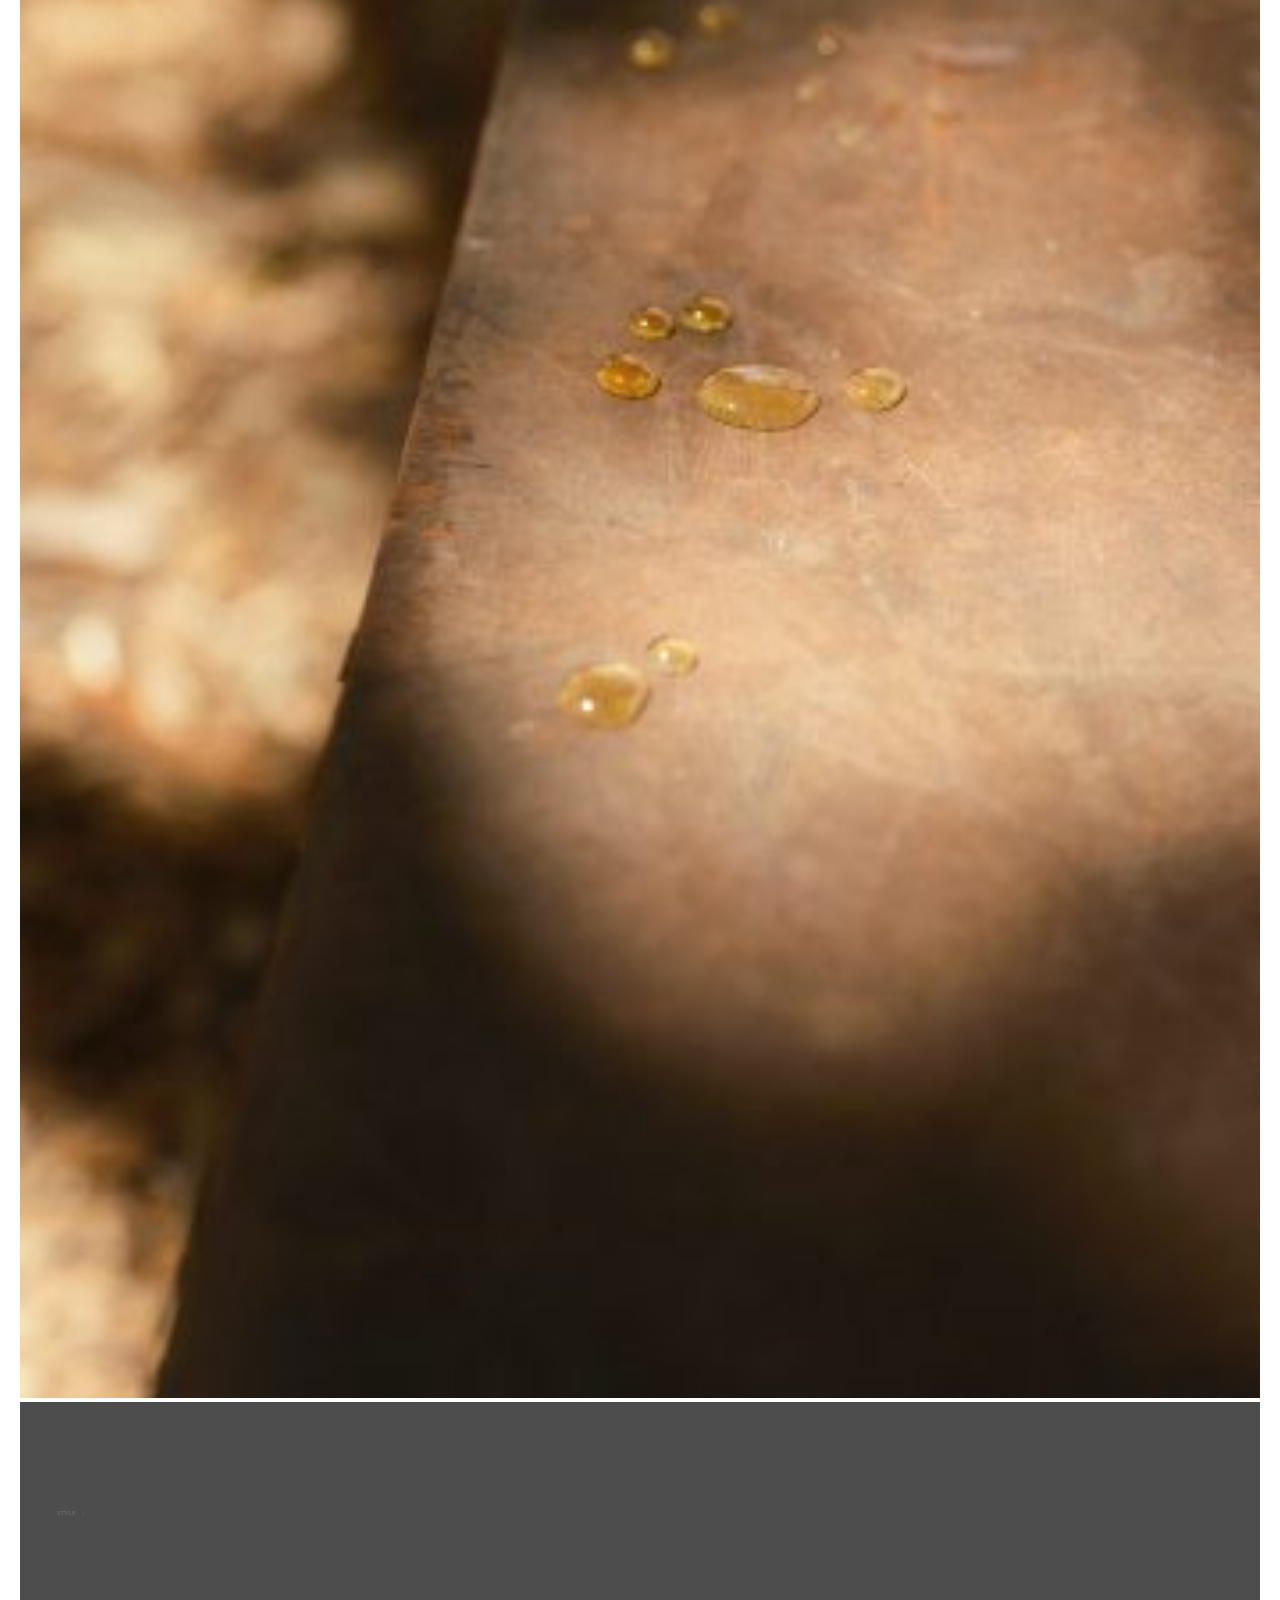
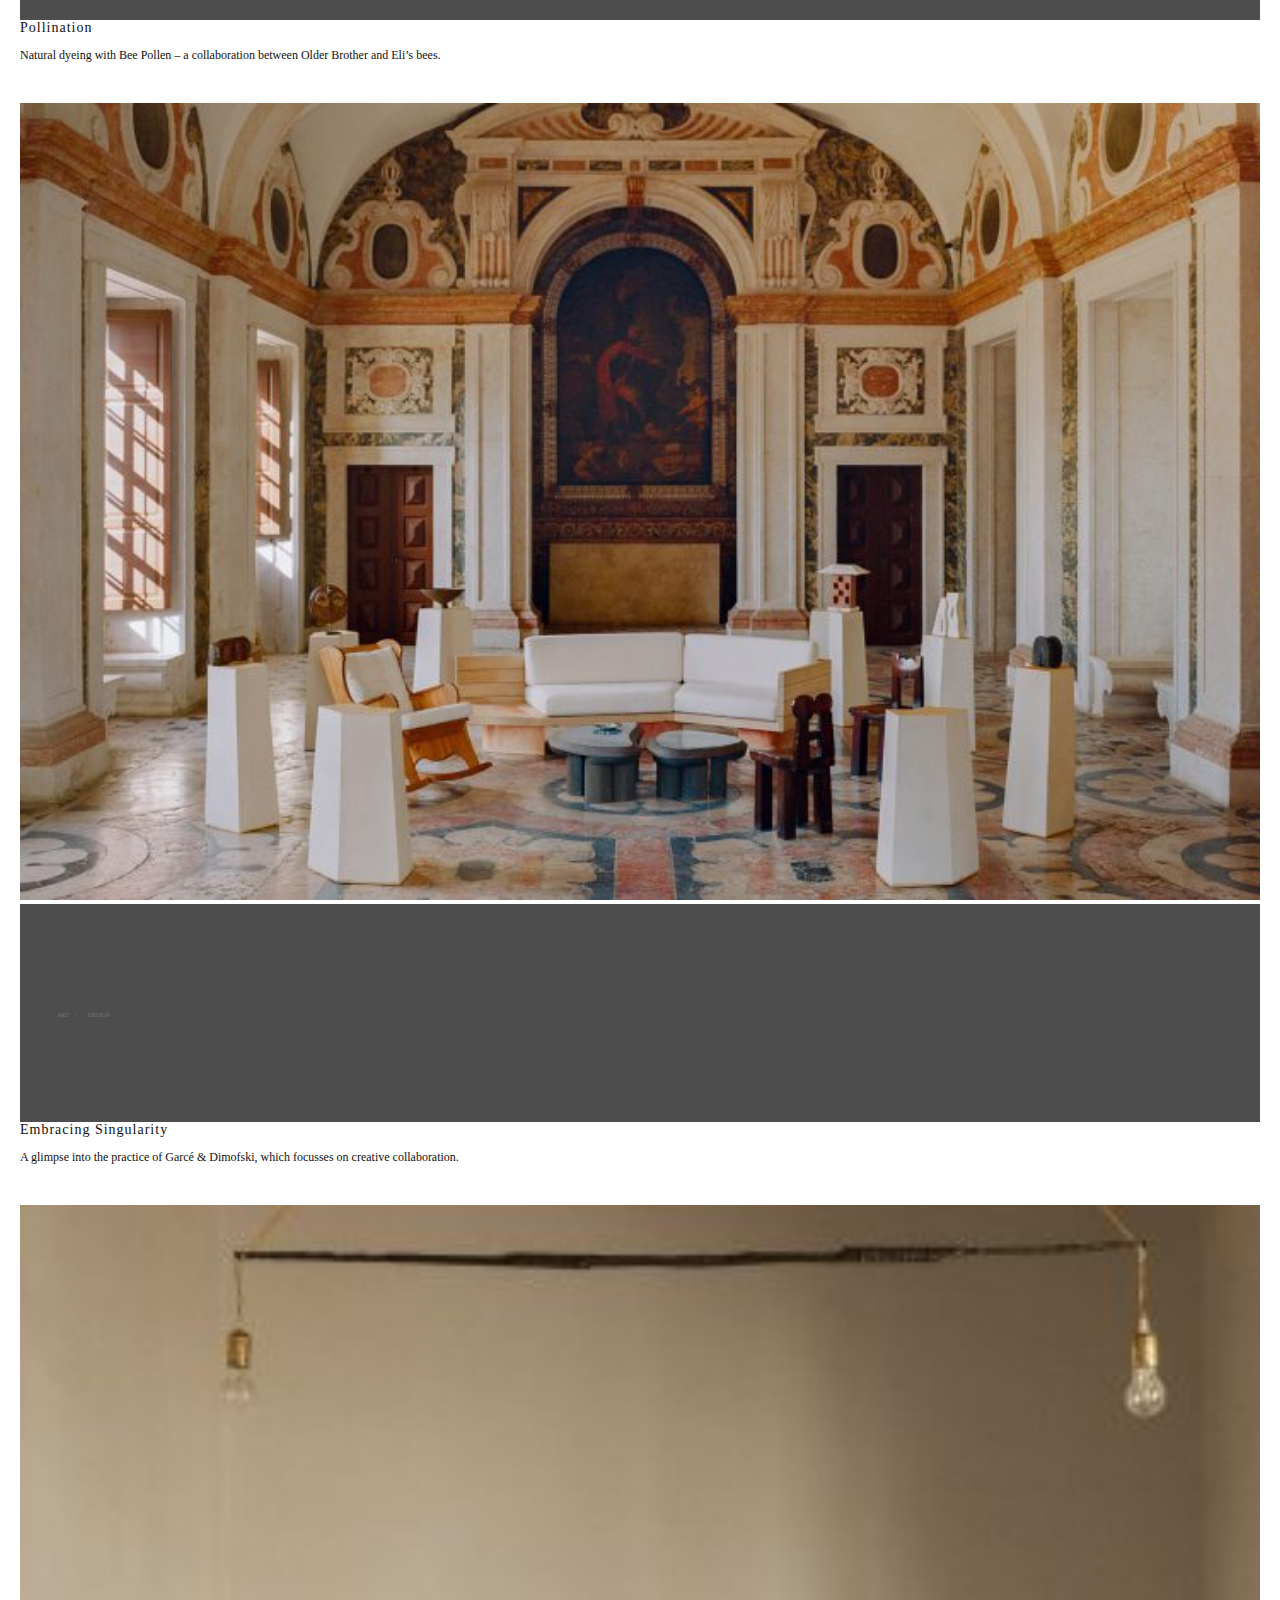
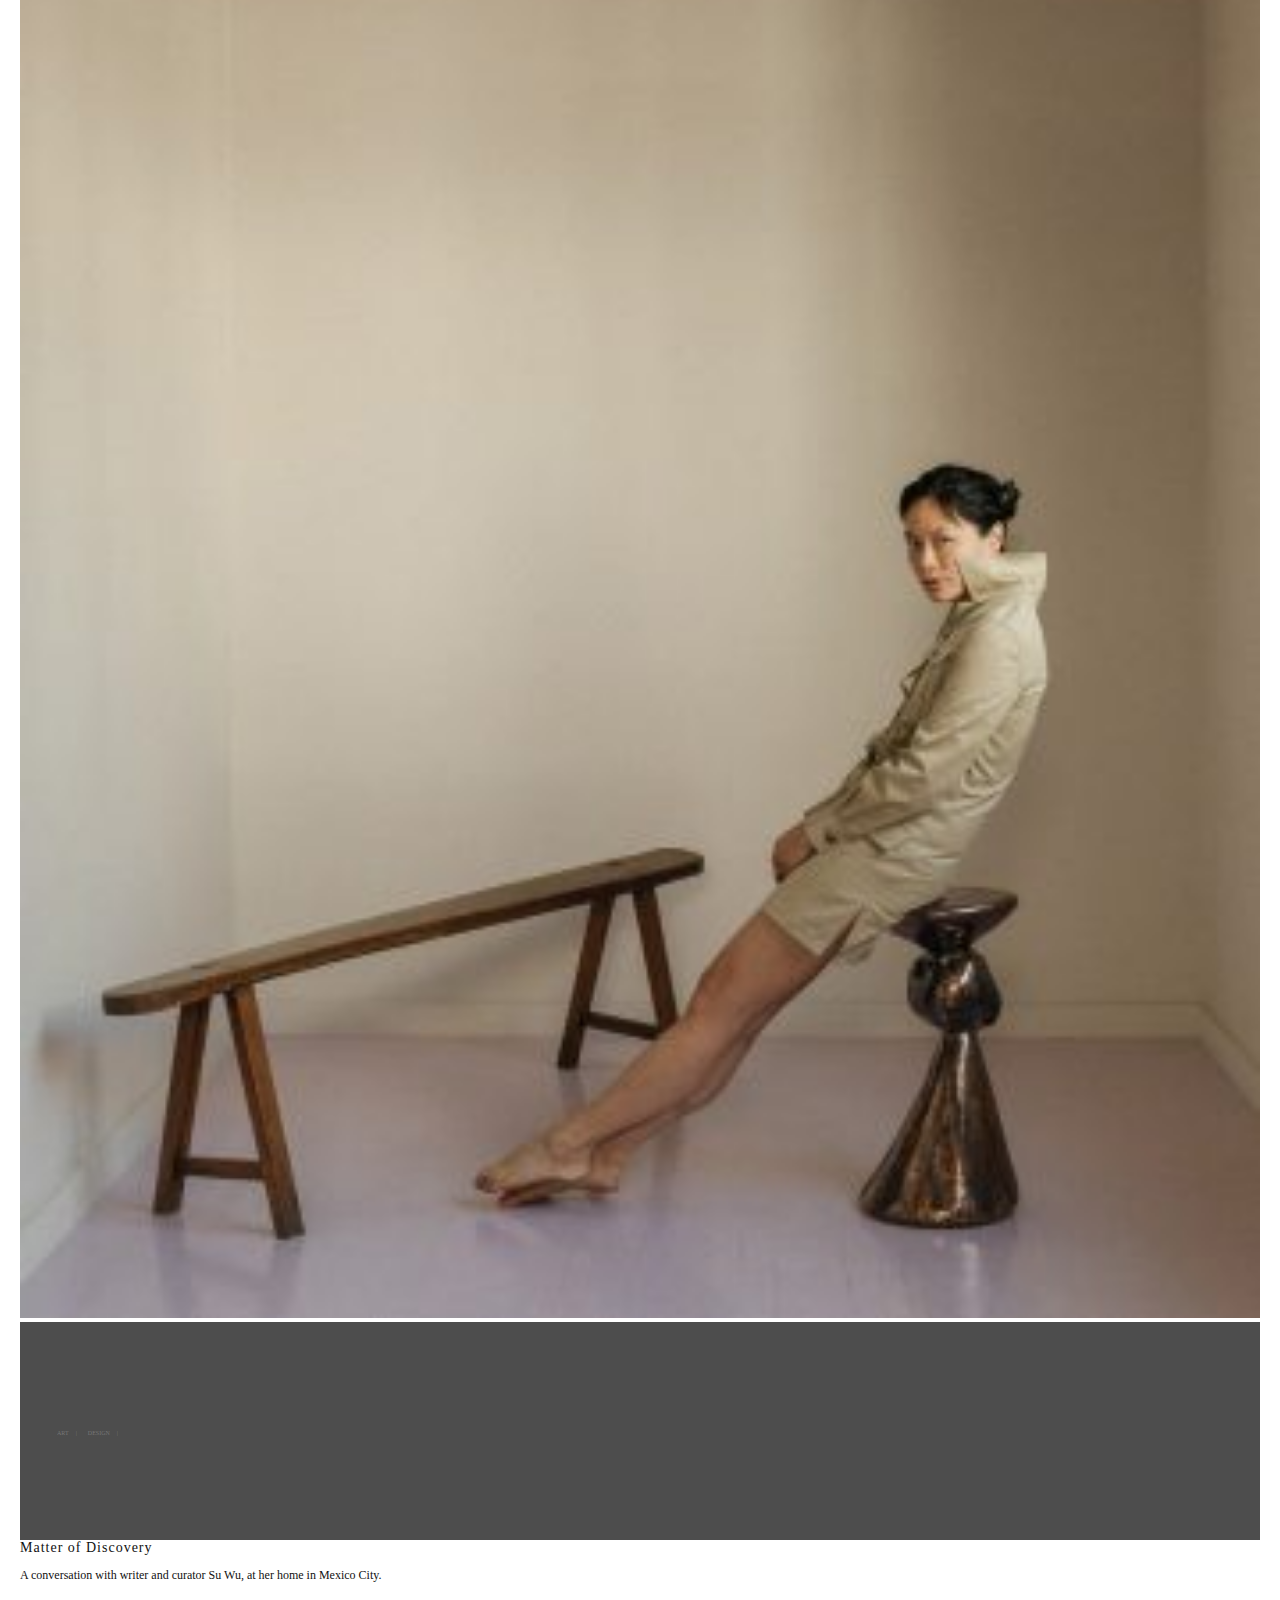
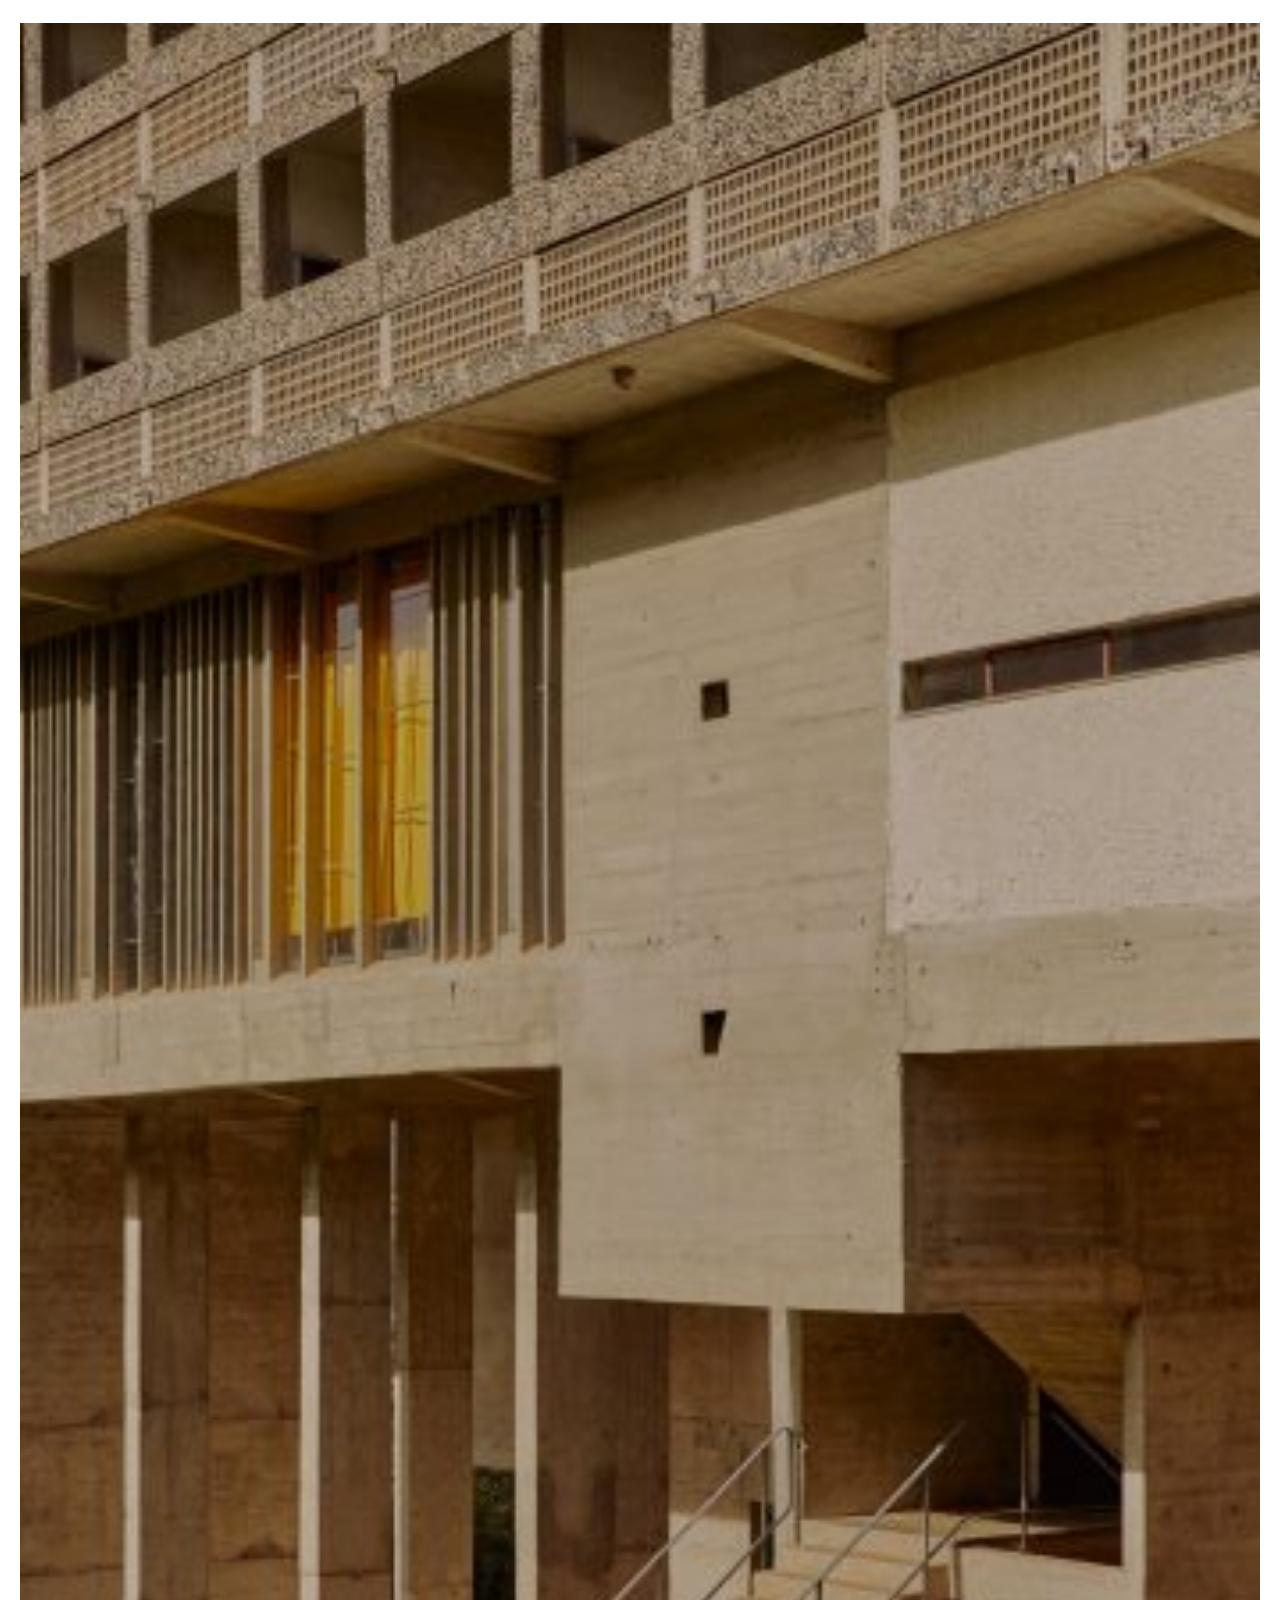
==== commit 316bbd87: "Add files via upload" ====
--- a/index.html
+++ b/index.html
@@ -10,7 +10,7 @@
 	
 	<link href="styles/style.css" rel="stylesheet">
 </head>
-<body>
+<body class="home">
     <header>
         <nav>
             <ul>
@@ -18,131 +18,127 @@
                 <li><img src="./image/user.png" alt="profile"></li>
                 <li><img src="./image/search.png" alt="search"></li>
                 <!-- uitklapbaar hamburgermenu --> 
-                <li><button><img src="./image/lines.png" alt="hamburgermenu"></button></li>
+                <li><button aria-label="menu"><img src="./image/lines.png" alt="hamburgermenu"></button></li>
             </ul>
         </nav>
+
+        
     </header> 
     <main>
-        <a href="/shop.html"><img src="./image/home1.jpg" alt="palm"></a>
+        <a href="./schlindert.html">
+            <img src="./image/home1.jpg" alt="palm">
+        </a>
         
-        <ul>
-            <li>
-                <figure>
-                    <a href="#">
-                        <img src="./image/Schindler.jpg" alt="schindlerhouse">
-                    </a>
-                    <figcaption>
-                        <a href="#">DESIGN</a>
-                        <a href="#">ARCHITECTURE</a>
-                        <a href="#">LOS ANGELES</a> 
-                    </figcaption>
-                </figure>
-                <h2>Schindler House</h2>
+        <section>
+            <h2>Latest Articles</h2>
+            <article>
+                <a href="./schlindert.html">
+                    <img src="./image/Schindler.jpg" alt="schindlerhouse">
+                </a>
+                <footer>
+                    <a href="#">DESIGN</a>
+                    <a href="#">ARCHITECTURE</a>
+                    <a href="#">LOS ANGELES</a> 
+                </footer>
+                <h3>Schlinder House</h3>
                 <p>100 years in the Making.</p>
-            </li>
-            <li>
-                <figure>
-                    <a href="#">
-                        <img src="./image/drawn.jpg" alt="drawn">
-                    </a>
-                    <figcaption>
-                        <a href="#">ART</a>
-                        <a href="#">ARCHITECTURE</a>
-                    </figcaption>
-                </figure>
-                <h2>Drawn by Light</h2>
+            </article>
+
+            <article>
+                <a href="#">
+                    <img src="./image/drawn.jpg" alt="drawn">
+                </a>
+                <footer>
+                    <a href="#">ART</a>
+                    <a href="#">ARCHITECTURE</a>
+                </footer>
+                <h3>Drawn by Light</h3>
                 <p>The Hartung Bergman Foundation in Antibes.</p>
-            </li>
-            <li>
-                <figure>
-                    <a href="#">
-                        <img src="./image/elsewhere.jpg" alt="elsewhere">
-                    </a>
-                    <figcaption>
-                        <a href="#">ART</a>
-                        <a href="#">DESIGN</a>
-                    </figcaption>
-                </figure>
-                <h2>The Art of Elsewhere</h2>
+            </article>
+
+            <article>
+                <a href="#">
+                    <img src="./image/elsewhere.jpg" alt="elsewhere">
+                </a>
+                <footer>
+                    <a href="#">ART</a>
+                    <a href="#">DESIGN</a> 
+                </footer>
+                <h3>The Art of Elsewhere</h3>
                 <p>A visit to the home and studio of Alex Tieghi-Walker, founder of TIWA selects.</p>
-            </li>
-            <li>
-                <figure>
-                    <a href="#">
-                        <img src="./image/moore.jpg" alt="monumentalscale">
-                    </a>
-                    <figcaption>
-                        <a href="#">ART</a>
-                    </figcaption>
-                </figure>
-                <h2>Monumental Scale</h2>
+            </article>
+
+            <article>
+                <a href="#">
+                    <img src="./image/moore.jpg" alt="monumentalscale">
+                </a>
+                <footer>
+                    <a href="#">ART</a>
+                </footer>
+                <h3>Monumental Scale</h3>
                 <p>Henry Moore’s life and work in the 1960’s.</p>
-            </li>
-            <li>
-                <figure>
-                    <a href="#">
-                        <img src="./image/summer.jpg" alt="summerplaylist">
-                    </a>
-                    <figcaption>
-                        <a href="#">MUSIC</a>
+            </article>
+            <article>
+                <a href="#">
+                    <img src="./image/summer.jpg" alt="summerplaylist">
+                </a>
+                <footer>
+                    <a href="#">MUSIC</a>
                         <a href="#">PLAYLIST</a>
-                    </figcaption>
-                </figure>
-                <h2>Summer Playlist 2022</h2>
+                </footer>
+                <h3>Summer Playlist 2022</h3>
                 <p>A selection of songs for summer.</p>
-            </li>
-            <li>
-                <figure>
-                    <a href="#">
-                        <img src="./image/pollination.jpg" alt="pollination">
-                    </a>
-                    <figcaption>
-                        <a href="#">STYLE</a>
-                    </figcaption>
-                </figure>
-                <h2>Pollination</h2>
+            </article>
+
+            <article>
+                <a href="#">
+                    <img src="./image/pollination.jpg" alt="pollination">
+                </a>
+                <footer>
+                    <a href="#">STYLE</a>
+                </footer> 
+                <h3>Pollination</h3>
                 <p>Natural dyeing with Bee Pollen – a collaboration between Older Brother and Eli’s bees.</p>
-            </li>
-            <li>
-                <figure>
-                    <a href="#">
-                        <img src="./image/grace.jpg" alt="embracing">
-                    </a>
-                    <figcaption>
-                        <a href="#">ART</a>
-                        <a href="#">DESIGN</a>
-                    </figcaption>
-                </figure>
-                <h2>Embracing Singularity</h2>
+            </article>
+
+            <article>
+                <a href="#">
+                    <img src="./image/grace.jpg" alt="embracing">
+                </a>
+                <footer>
+                    <a href="#">ART</a>
+                    <a href="#">DESIGN</a> 
+                </footer>
+                <h3>Embracing Singularity</h3>
                 <p>A glimpse into the practice of Garcé & Dimofski, which focusses on creative collaboration.</p>
-            </li>
-            <li>
-                <figure>
-                    <a href="#">
-                        <img src="./image/discover.jpg" alt="matterofdiscovery">
-                    </a>
-                    <figcaption>
-                        <a href="#">ART</a>
-                        <a href="#">DESIGN</a>
-                    </figcaption>
-                </figure>
-                <h2>Matter of Discovery</h2>
+            </article>
+
+            <article>
+                <a href="#">
+                    <img src="./image/discover.jpg" alt="matterofdiscovery">
+                </a>
+                <footer>
+                    <a href="#">ART</a>
+                    <a href="#">DESIGN</a>
+                </footer>
+                <h3>Matter of Discovery</h3>
                 <p>A conversation with writer and curator Su Wu, at her home in Mexico City.</p>
-            </li>
-            <li>
-                <figure>
-                    <a href="#">
-                        <img src="./image/dwelling.jpg" alt="silent">
-                    </a>
-                    <figcaption>
-                        <a href="#">DESIGN</a>
-                        <a href="#">ARCHITECTURE</a>
-                    </figcaption>
-                </figure>
-                <h2>Matter of Discovery</h2>
+            </article>
+
+            <article>
+                <a href="#">
+                    <img src="./image/dwelling.jpg" alt="silent">
+                </a>
+                <footer>
+                    <a href="#">DESIGN</a>
+                    <a href="#">ARCHITECTURE</a>
+                </footer>
+                <h3>A silent dwelling</h3>
                 <p>La Tourette was designed by Le Corbusier for a Dominican order of silent monks.</p>
-            </li>   
-        </ul>
+            </article>
+
+           
+        </section>
 
         <section>
             <!-- H3 of H2 -->
@@ -151,22 +147,22 @@
             <!-- link nieuwe pagina  -->
             <a href="/shop.html">SHOP</a>
             <img src="./image/greycereal.jpg" alt="postersandvase">
-        </section>
-        <section>
-            <!-- H3 of H4 -->
-            <h3>FEATURED PRODUCTS</h3>
+            <h2>FEATURED PRODUCTS</h2>
             <ul>
                 <li>
                     <img src="./image/twee/laguidebook.jpg" alt="losangeles">
-                    <p>Los Angeles Guidebook</p>
+                    <h3>Los Angeles Guidebook</h3>
+                    <a href="#">CEREAL CITY GUIDE</a>
                 </li>
                 <li>
                     <img src="./image/twee/copenhagen.jpg" alt="losangeles">
-                    <p>copenhagen Guidebook</p>
+                    <h3>copenhagen Guidebook</h3>
+                    <a href="#">CEREAL CITY GUIDE</a>
                 </li>
                 <li>
                     <img src="./image/twee/volume21.jpg" alt="losangeles">
-                    <p>Ceral Volume 21</p>
+                    <h3>Ceral Volume 21</h3>
+                    <a href="#">SPRING SUMMER 2021</a>
                 </li>
             </ul>
         </section>
@@ -194,7 +190,7 @@
                 <li>FAQs</li>
             </ul>
         </section>
-    
+        <div>
             <form> 
                 <span>NEWSLETTER</span>
                 <input type="text" placeholder="Enter email">
@@ -202,9 +198,9 @@
             </form>
 
             <ul>
-                <li><a href="https://www.instagram.com/cerealmag/"></a><img src="./image/instagram.png" alt="instagram"></li>
-                <li><a href="https://www.twitter.com/cerealmag/"></a><img src="./image/twitter.png" alt="twitter"></li>
-                <li><a href="https://www.facebook.com/cerealmag/"></a><img src="./image/facebook-app-symbol.png" alt="facebook"></li>
+                <li><a href="https://www.instagram.com/cerealmag/"><img src="./image/instagram.png" alt="instagram"></a></li>
+                <li><a href="https://www.twitter.com/cerealmag/"><img src="./image/twitter.png" alt="twitter"></a></li>
+                <li><a href="https://www.facebook.com/cerealmag/"><img src="./image/facebook-app-symbol.png" alt="facebook"></a></li>
                 <li><a href="https://uk.pinterest.com/cerealmag/"><img src="./image/pinterest.png" alt="pinterest"></a></li>    
             </ul>
         </div>
--- a/styles/style.css
+++ b/styles/style.css
@@ -9,17 +9,25 @@
 	cursor: pointer;
 }
 
-
+body{
+	margin: 0;
+	padding: 0;
+}
 
 
 
 /*********************/
 /* CUSTOM PROPERTIES */
-/*********************/
+
 :root {
-	/* startje */
 	--color-text:#111;
-	--color-background:#fff;
+	--color-background:#f4f4f4;
+	--color-sectionfirst:#bdbebf;
+	--color-sectionsecond:#404040;
+	--color-grijzefont: #404040;
+	--color-fontwhite:#fff;
+	--padding-algemeen: 5rem 20px 0px 20px;
+	--color-gray: #808080;
 }
 
 
@@ -38,49 +46,286 @@
     padding: 0;
 }
 
+
+	/* background-color: var(--color-background); */
+
+
+
 nav {
-	width: 100%;
-	height: 4rem;
-	background-color: hotpink;
-	position: fixed;
-	top: 0;
-}
-	/* background-color: var(--color-background); */
-
-header nav h1{
-	font-family: 'Roboto Mono', monospace;
-	width: 116px;
-}
-
-header nav h1 a{
-	text-decoration: none;
-	color: #111;
-}
-
-
-
-nav ul li{
-	list-style: none;
-}
-
-nav {
-	width: 100%;
-	height: 4rem;
-	background-color: rgb(46, 145, 237);
-
-	position: fixed;
-	top: 0;
-}
+	width: 100vw;
+	background-color: var(--color-background);
+	padding: 20px 30px 20px 30px;
+	margin-left:auto;
+}
+
 
 nav > ul {
 	display: flex;
 	justify-content: end;
-	
 	list-style: none;
 }
 
-/* met first of type pakken we de eerste li, in dit geval de titel CEREAL, en geven we flex grow 1 zodat hij zo groot als mogelijk wordt, en dus links gaat staan. */
+
+nav > ul > li:first-of-type {
+	flex-grow: 1;
+	margin-top: 1vw;
+}
+
+/* icoontjes nav */
+nav ul li:nth-of-type(2), nav ul li:nth-of-type(3), nav ul li:nth-of-type(4){
+	padding: 10px;
+	width: 10vw;
+}
+
+nav ul button{
+	aspect-ratio: 1/1;
+	content: url();
+}
+
+
+nav>ul>li img{
+	width: 20px;
+	height: 20px;
+}
+
+
+
+/* STYLING H1 LOGO */
+
 nav > ul > li >h1{
-	flex-grow: 1;
-}
-
+	font-family: 'Roboto Mono', monospace;
+	font-size: 20px;
+}
+
+nav ul li h1 a{
+	text-decoration: none;
+	color:var(--color-text);
+}
+/* nav voor tweede pagina omdat de titel van de article de h1 wordt */
+nav ul li p{
+	font-family: 'Roboto Mono', monospace;
+	font-size: 20px;
+}
+nav ul li p a{
+	text-decoration: none;
+	color:var(--color-text);
+}
+
+
+
+
+/* algemene body style */
+section{
+	padding: var(--padding-algemeen);
+}
+
+/* EERSTE PAGINA ******************/
+
+/* eerste afbeelding */
+
+.home>main>a>img{
+	width: 100%;
+	padding:0px 20px 0px 20px;
+}
+.home a img{
+	width: 100%;
+}
+.home a
+
+/* Meta daata */
+
+
+.home main footer a::after{
+	content: "|";
+	margin-left: 7px;
+    margin-right: 7px;
+}
+.home main>section>article>footer>a{
+	text-decoration: none;
+	font-size: 6px;
+    color: gray;
+    opacity: .8;
+    vertical-align: 1px;
+	font-weight: 400;
+	line-height: 1;
+}
+
+
+
+
+.home article p{
+	font-weight: bolder;
+	color: var(--color-text);
+	font-family: 'Noto Serif Khojki', serif;
+	font-weight: 400;
+	font-size:12px;
+	max-width: calc(100% - 10px);
+}
+
+.home article h3{
+	font-family: 'Noto Serif Khojki', serif;
+	color: var(--color-text);
+	font-size: 14px;
+	margin-bottom: 12px;
+	letter-spacing: 1px;
+	font-weight: 400;
+}
+
+.home article{
+	margin-bottom: 40px;
+}
+
+
+.home ul li p{
+	font-size: 12px;
+	margin-bottom: 50px;
+}
+
+/* grijze vlak */
+
+
+
+
+
+
+
+.home section:nth-of-type(2){
+	background-color: var(--color-sectionfirst);
+}
+
+
+
+
+/* knop shop */
+.home section:nth-of-type(2)>a:first-of-type{
+	border: 1px solid #404040;
+    padding: 12px 24px;
+    text-decoration: none;
+    text-transform: uppercase;
+    letter-spacing: 2px;
+    font-size: 9px;
+    color: var(--color-grijzefont);
+	font-family: 'Roboto', sans-serif;
+    font-style: normal;
+    font-weight: 400;
+	margin: 0 0 40px;
+	margin-bottom: 40px;
+}
+
+/* grote plaatje h3 groot in het grijze vlak */
+
+.home section:nth-of-type(2)>h3:first-of-type{
+    font-size: 34px; 
+    max-width: 500px;
+    letter-spacing: 4px;
+    font-weight: 400;
+	color: var(--color-grijzefont);
+}
+/* plaatje in het grijze vlak */
+
+.home section:nth-of-type(2) > img{
+	width: 100%;
+	margin-top: 40px;
+}
+
+
+
+
+.home section:nth-of-type(2) p{
+	font-size: 12px;
+	margin: 0 0 40px;
+	line-height: 1.7;
+}
+
+section:nth-of-type(2)>h2{
+	font-family: 'Noto Serif Khojki', serif;
+	text-align: left;
+    font-weight: 400;
+    letter-spacing: 2px;
+    font-size: 11px;
+    padding-bottom: 3px;
+    color: #fff;
+    padding-left: 2px;
+	margin-top: 30px;
+}
+
+/* Plaatjes featured products */
+section:nth-of-type(2) ul li img{
+	width: 100%;
+}
+
+/* titel plaatjes */
+
+section:nth-of-type(2) ul li{
+	list-style: none;
+	margin: 30px 0px 30px 0px;
+}
+
+section:nth-of-type(2)>ul li h3{
+	letter-spacing: 2px; 
+    font-size: 14px; 
+    font-weight: 400;
+	color: var(--color-fontwhite);
+	margin: 10px 0px 10px 0px ;
+}
+/* padding: boven rechts onder links; */
+
+section:nth-of-type(2) li a{
+	text-decoration: none;
+	font-size: 8px;
+    color: var(--color-grijzefont);
+    opacity: .8;
+    vertical-align: 1px;
+	font-weight: 400;
+	line-height: 1;
+	letter-spacing: 1px;
+}
+
+
+
+/* TWEEDE PAGINA ***************************/
+
+.schlindert main img{
+	width: 100%;
+}
+
+.schlindert main{
+	padding: 0px 20px 0px 20px;
+}
+
+/*Footer van article oftewel Metadata */
+
+.home>main footer>a::after{
+	content: "|";
+	margin-left: 7px;
+    margin-right: 7px;
+}
+.home main>section>article>footer>a{
+	text-decoration: none;
+	font-size: 6px;
+    color: gray;
+    opacity: .8;
+    vertical-align: 1px;
+	font-weight: 400;
+	line-height: 1;
+}
+
+/* FOOTER VAN PAGINA */
+footer:last-of-type{
+	background-color: #4d4d4d;
+	margin: 0 auto;
+    padding: 100px 37px;
+}
+
+footer>p{
+	color: var(--color-gray);
+	margin-bottom: 30px;
+	font-size: 14px;
+	line-height: 1.5;
+}
+
+footer ul li{
+	display: flex;
+    width: 100%;
+    margin-bottom: 60px;
+}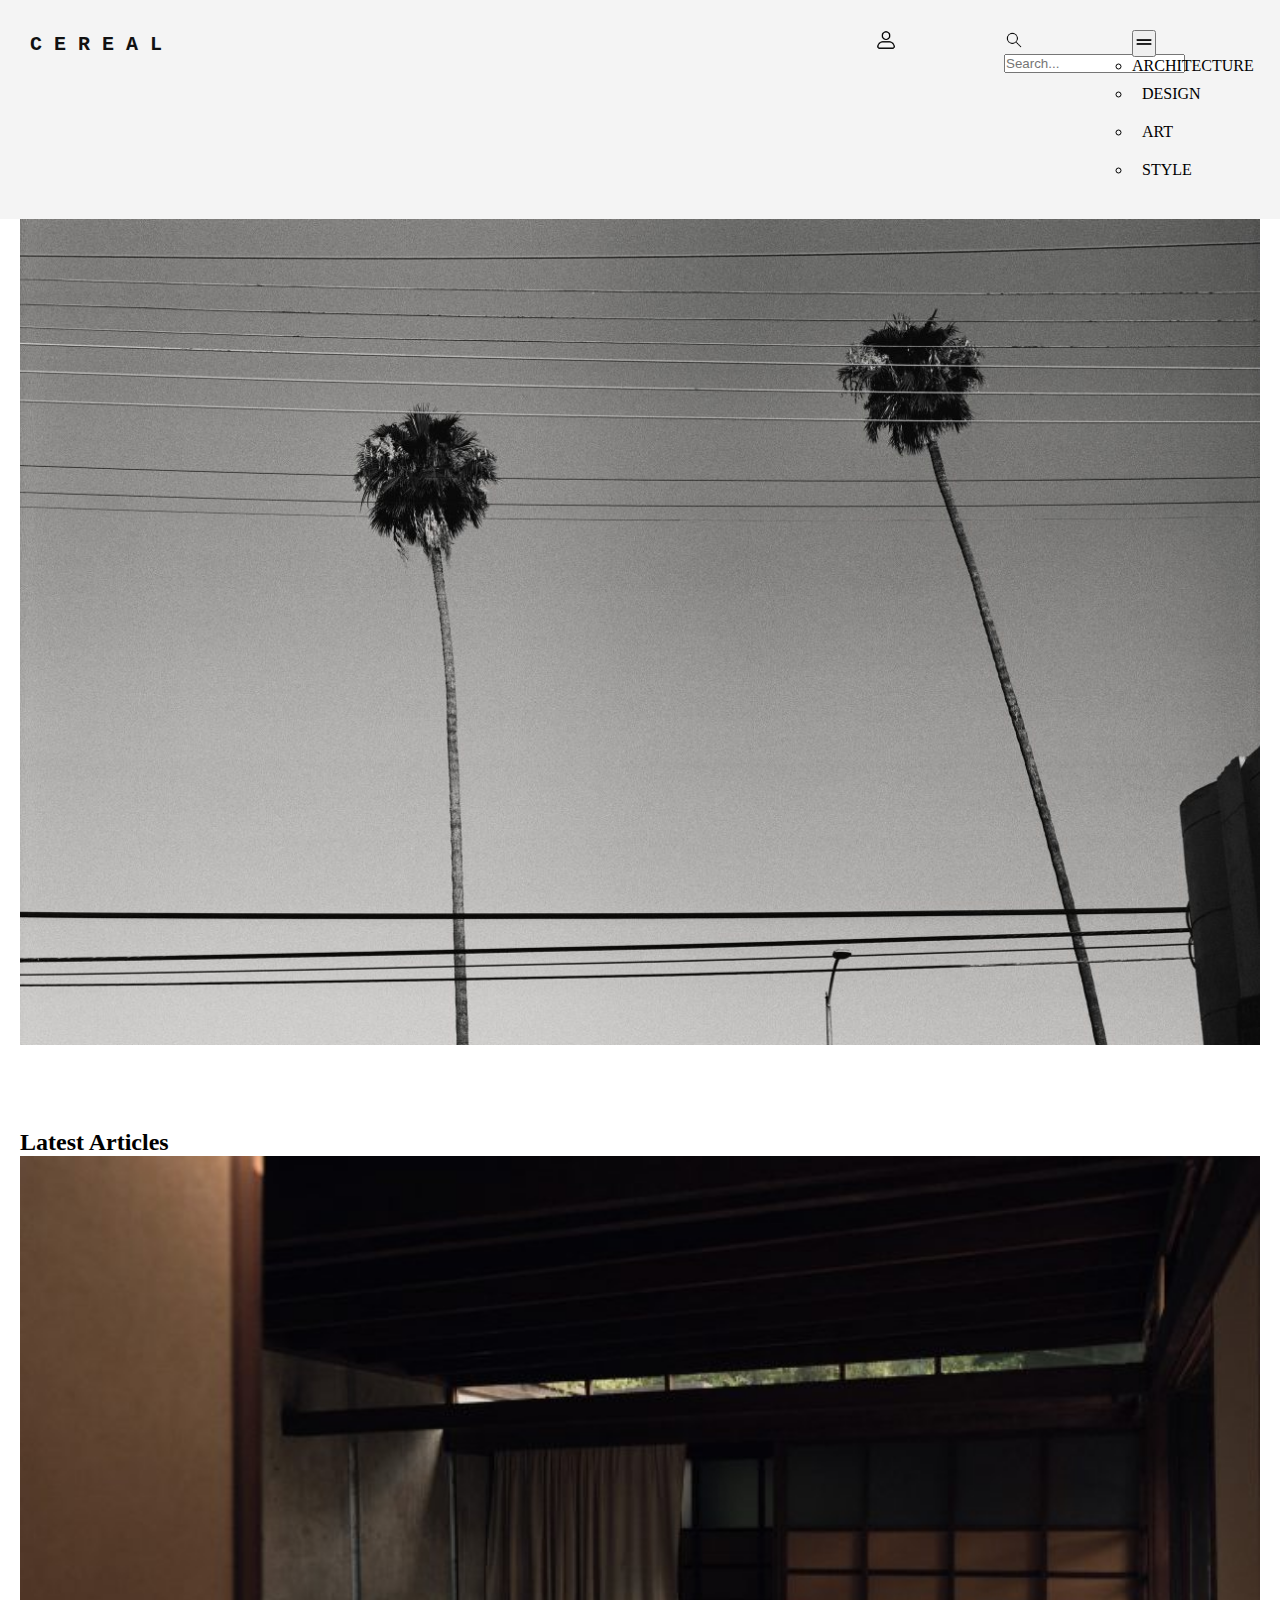
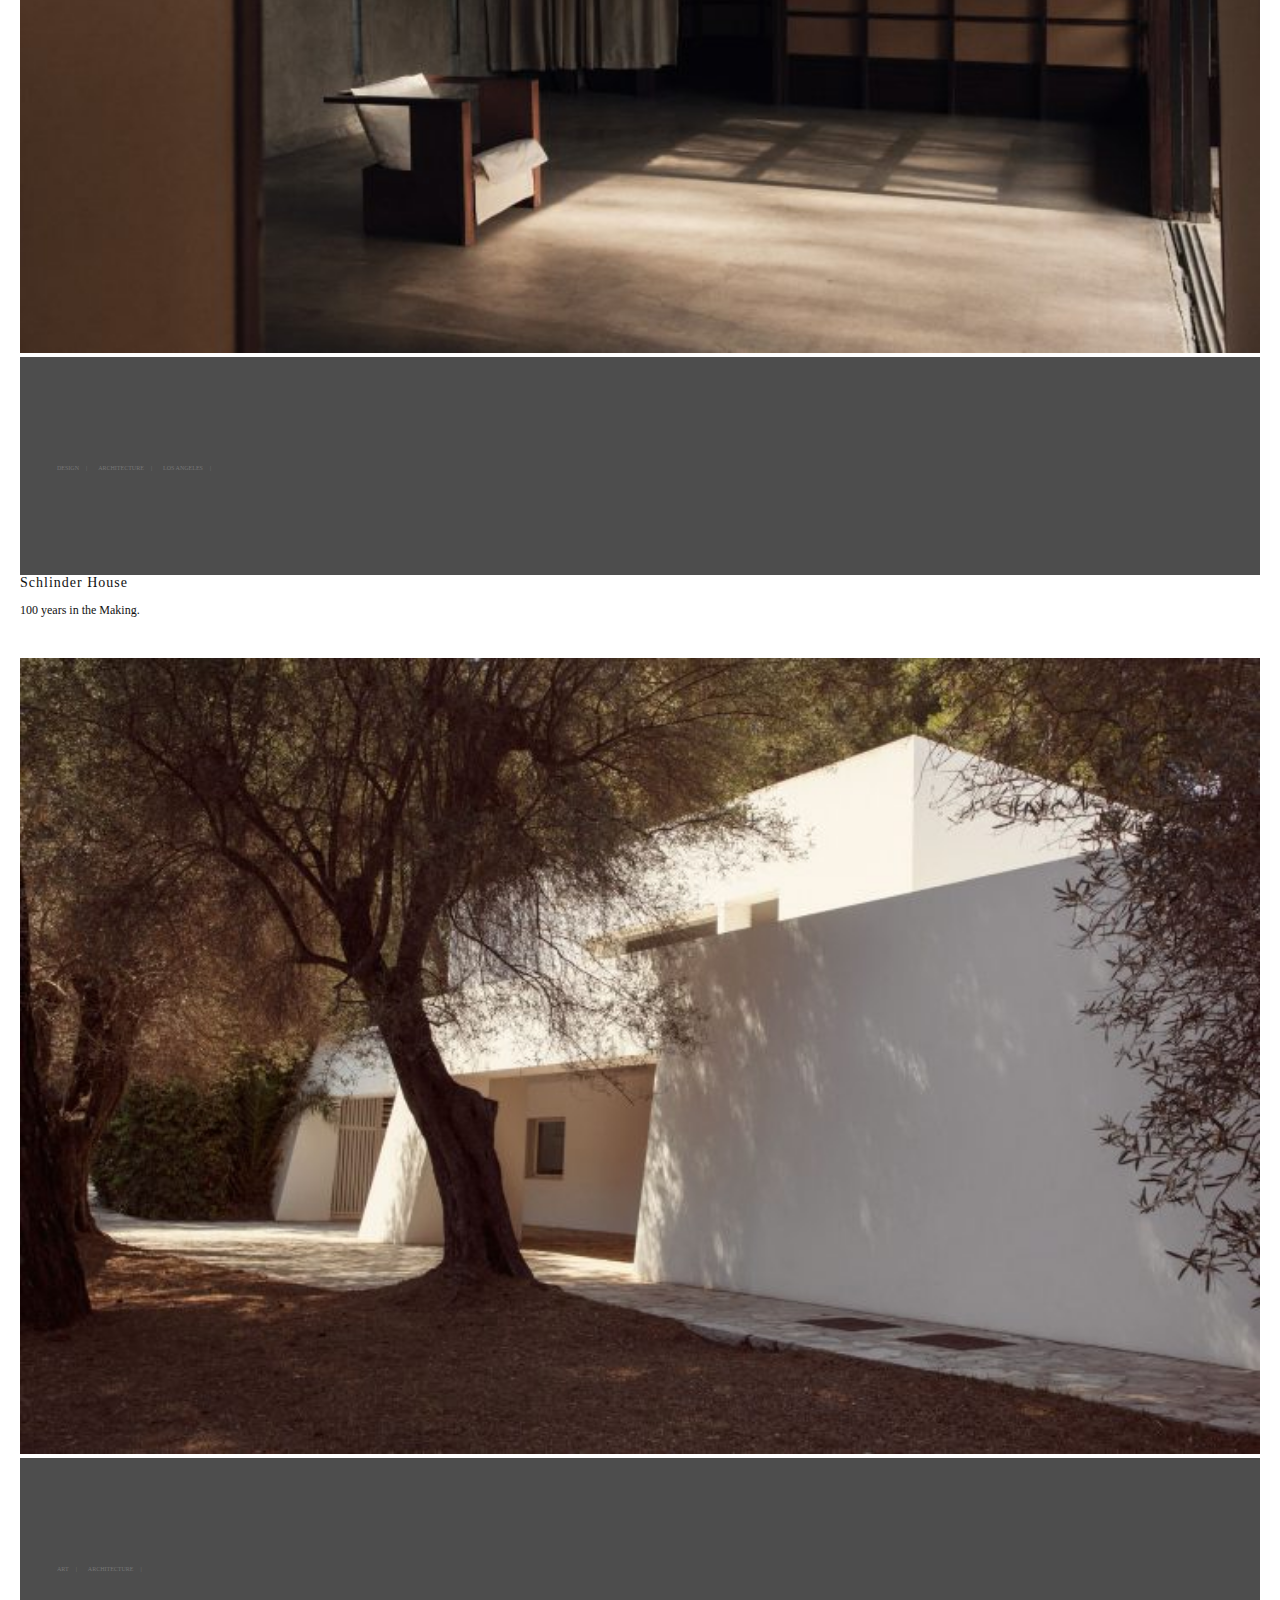
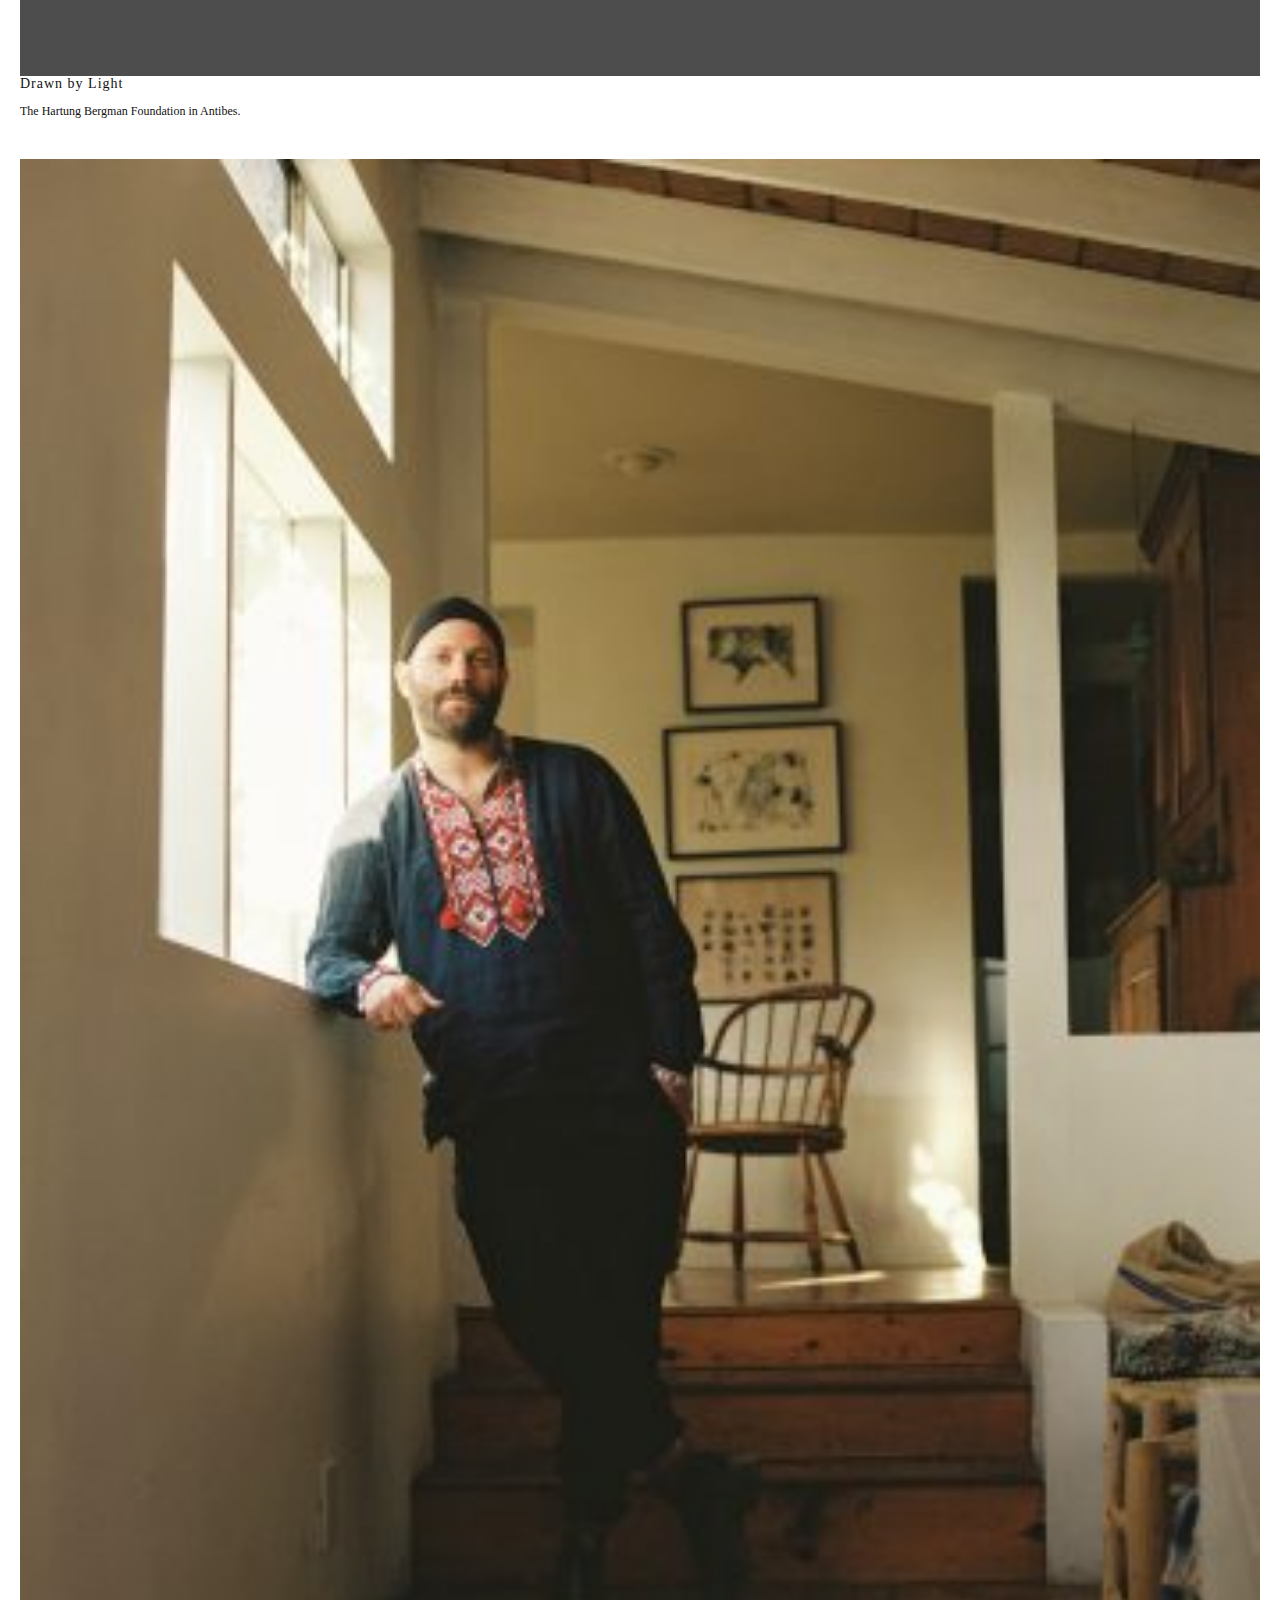
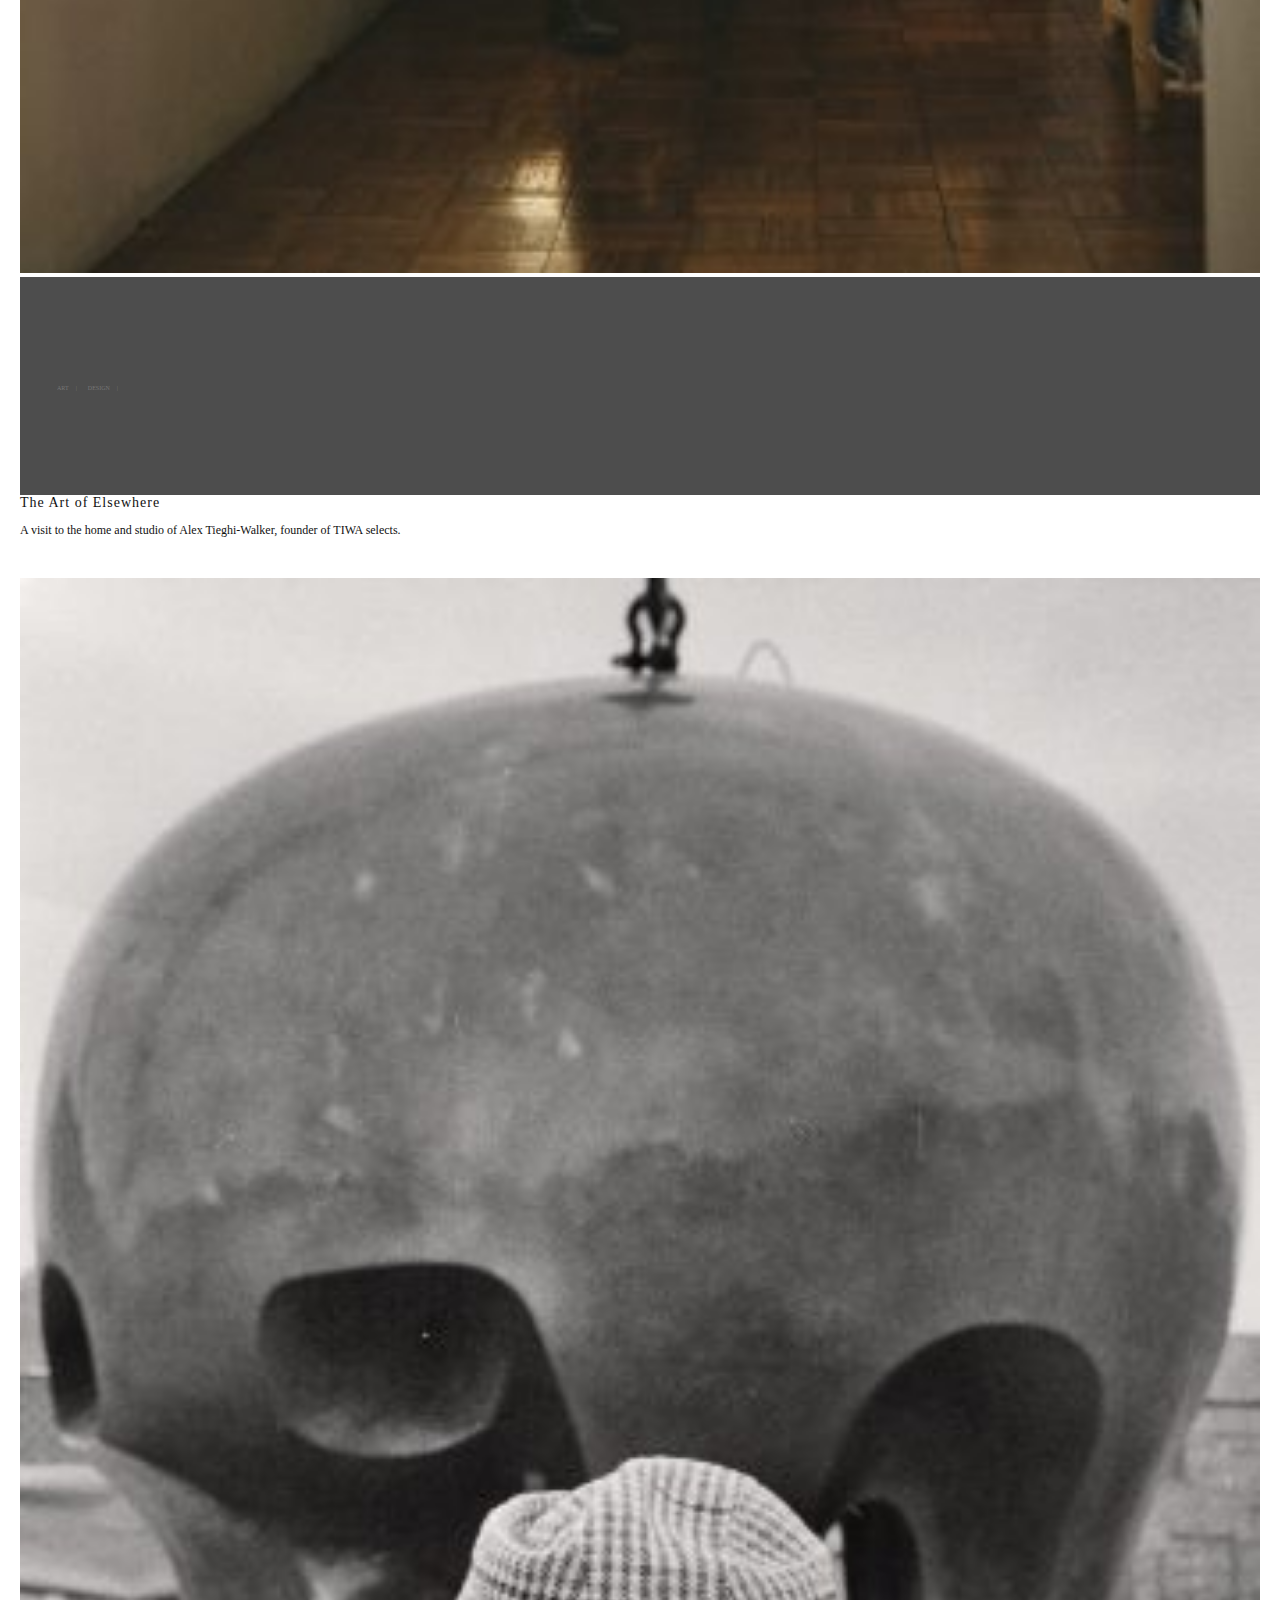
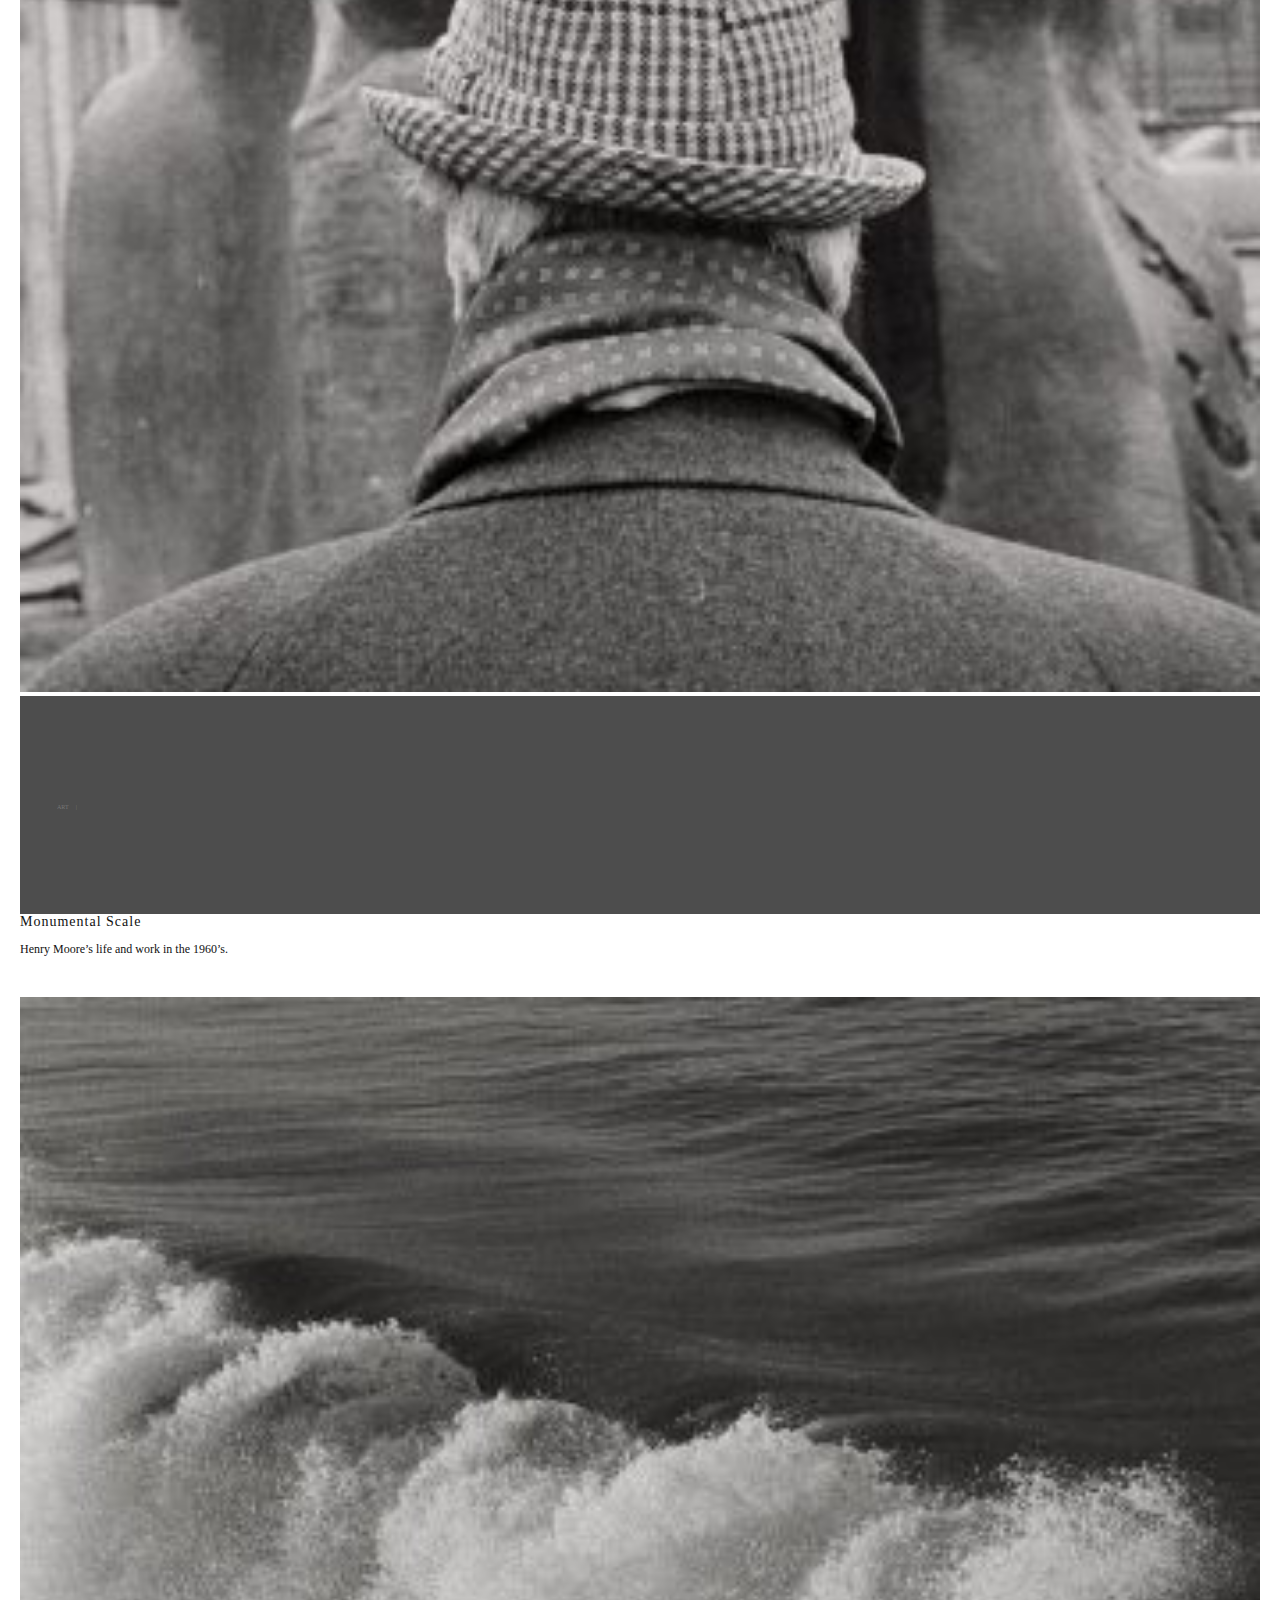
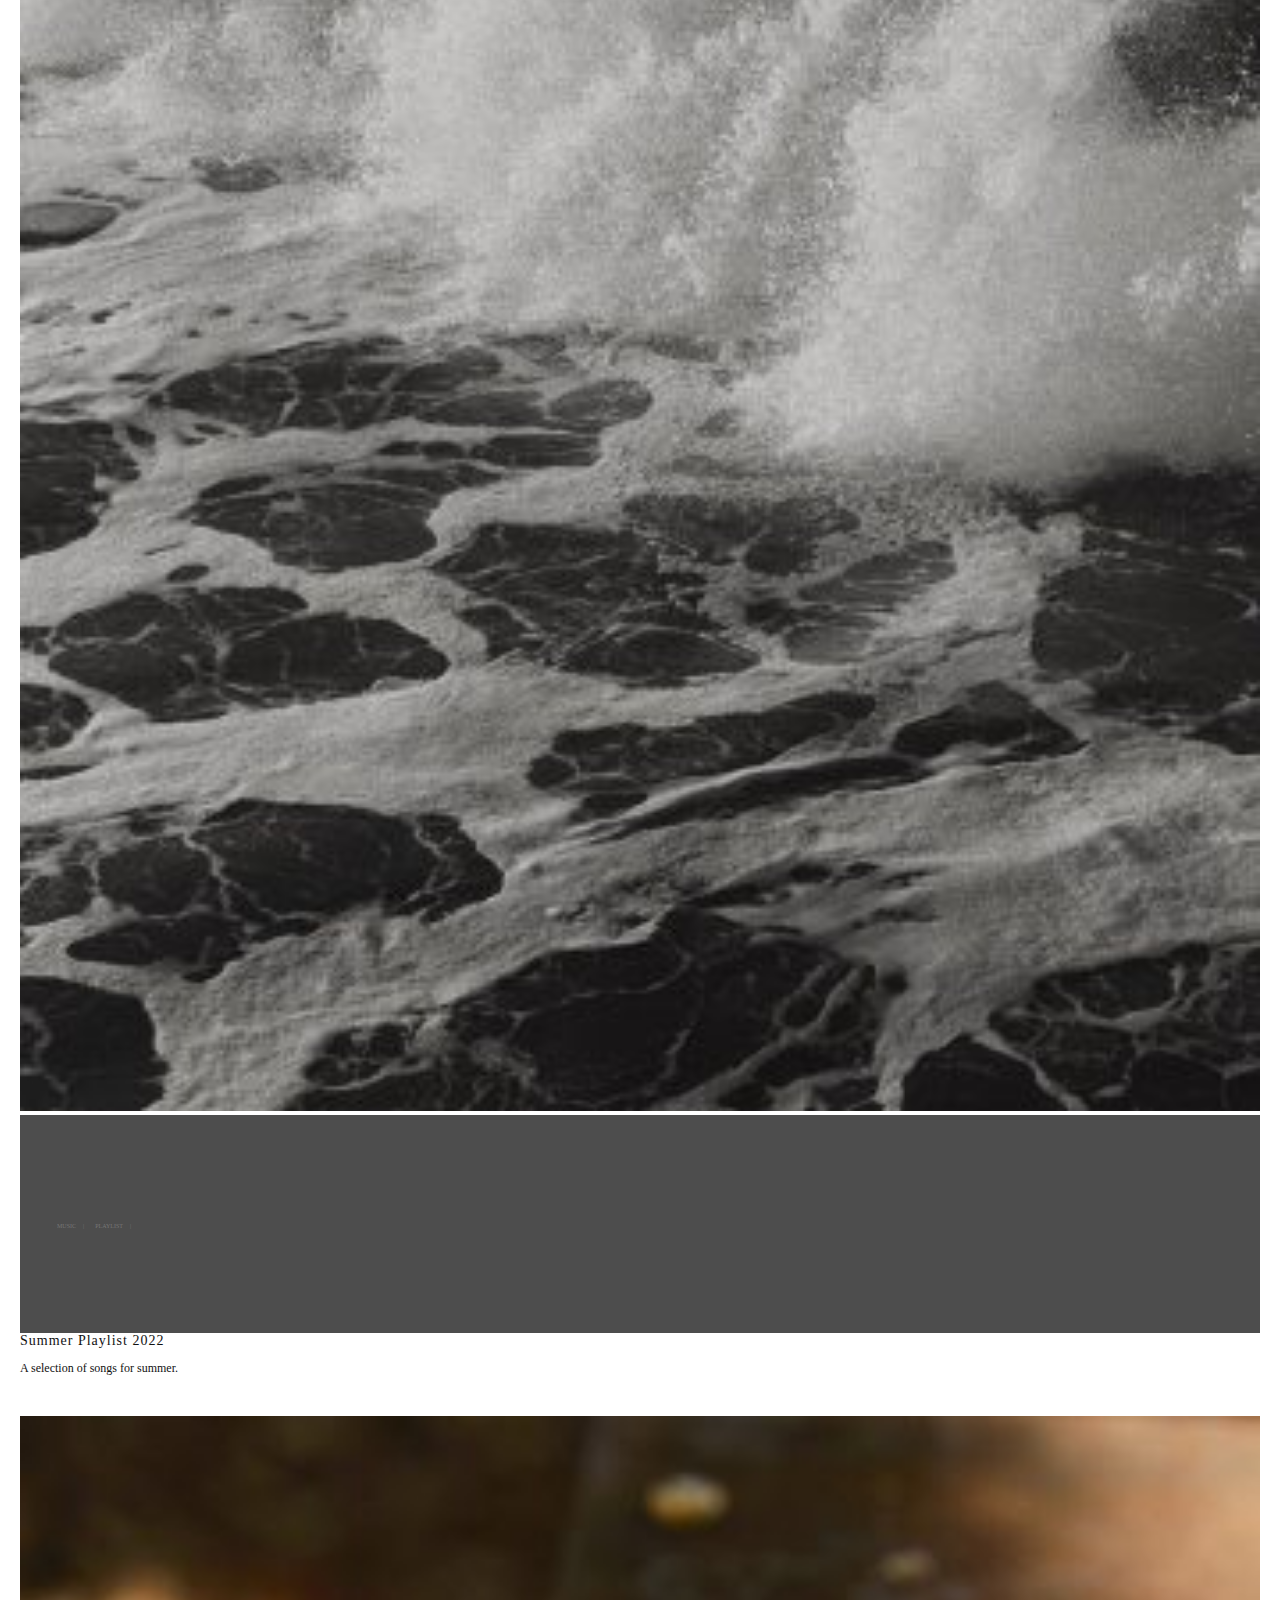
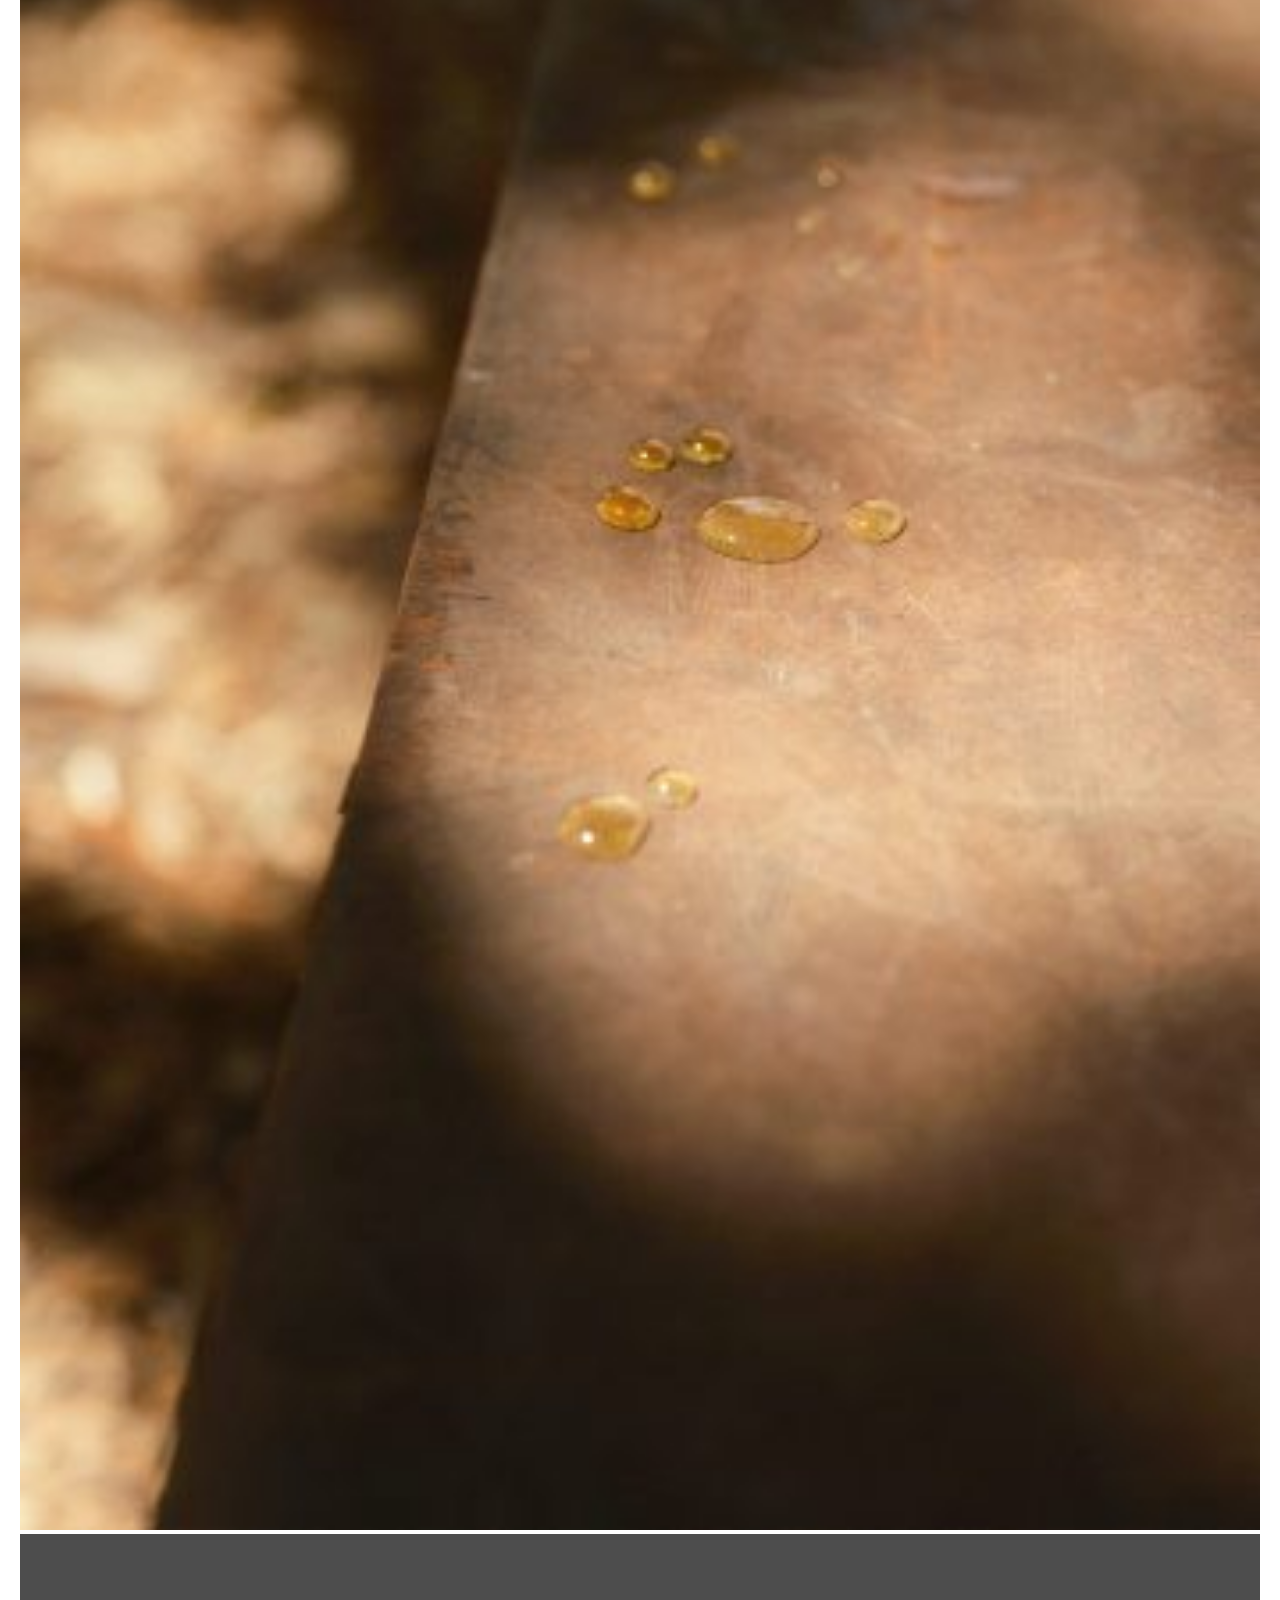
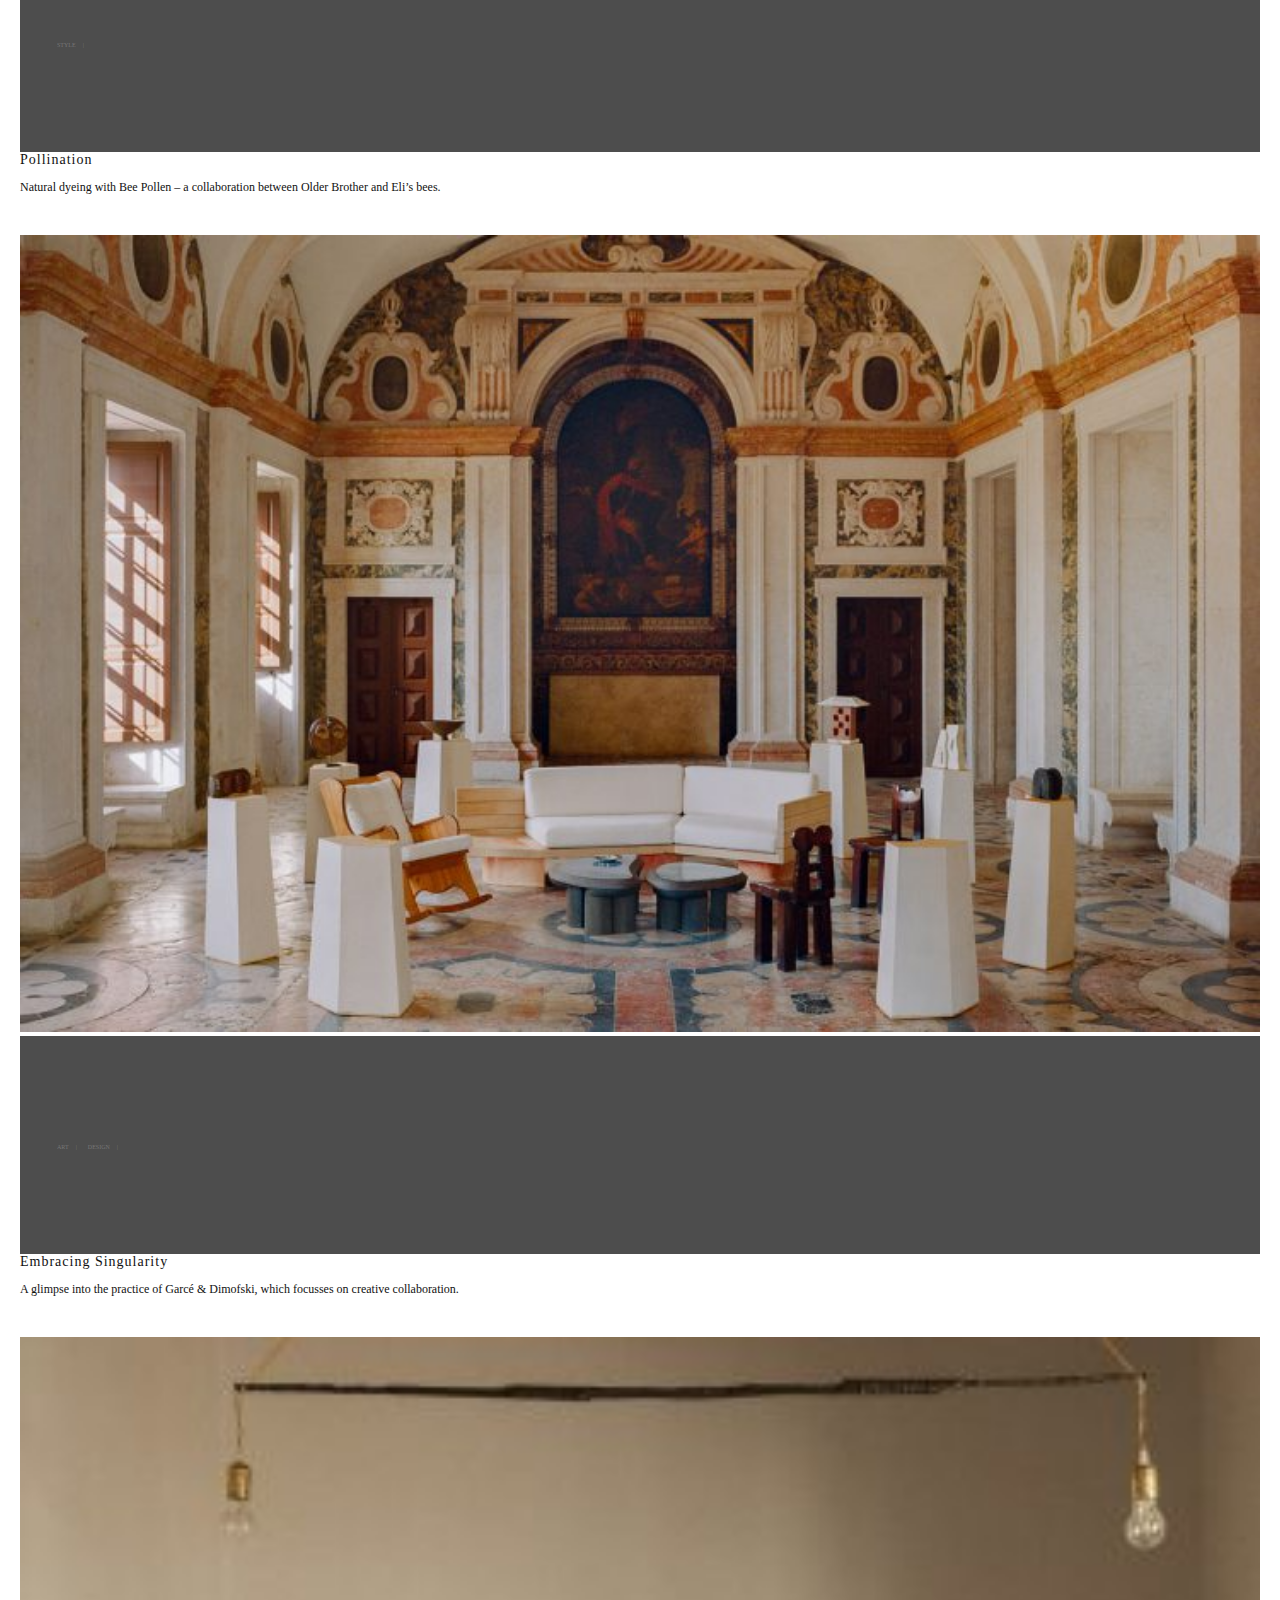
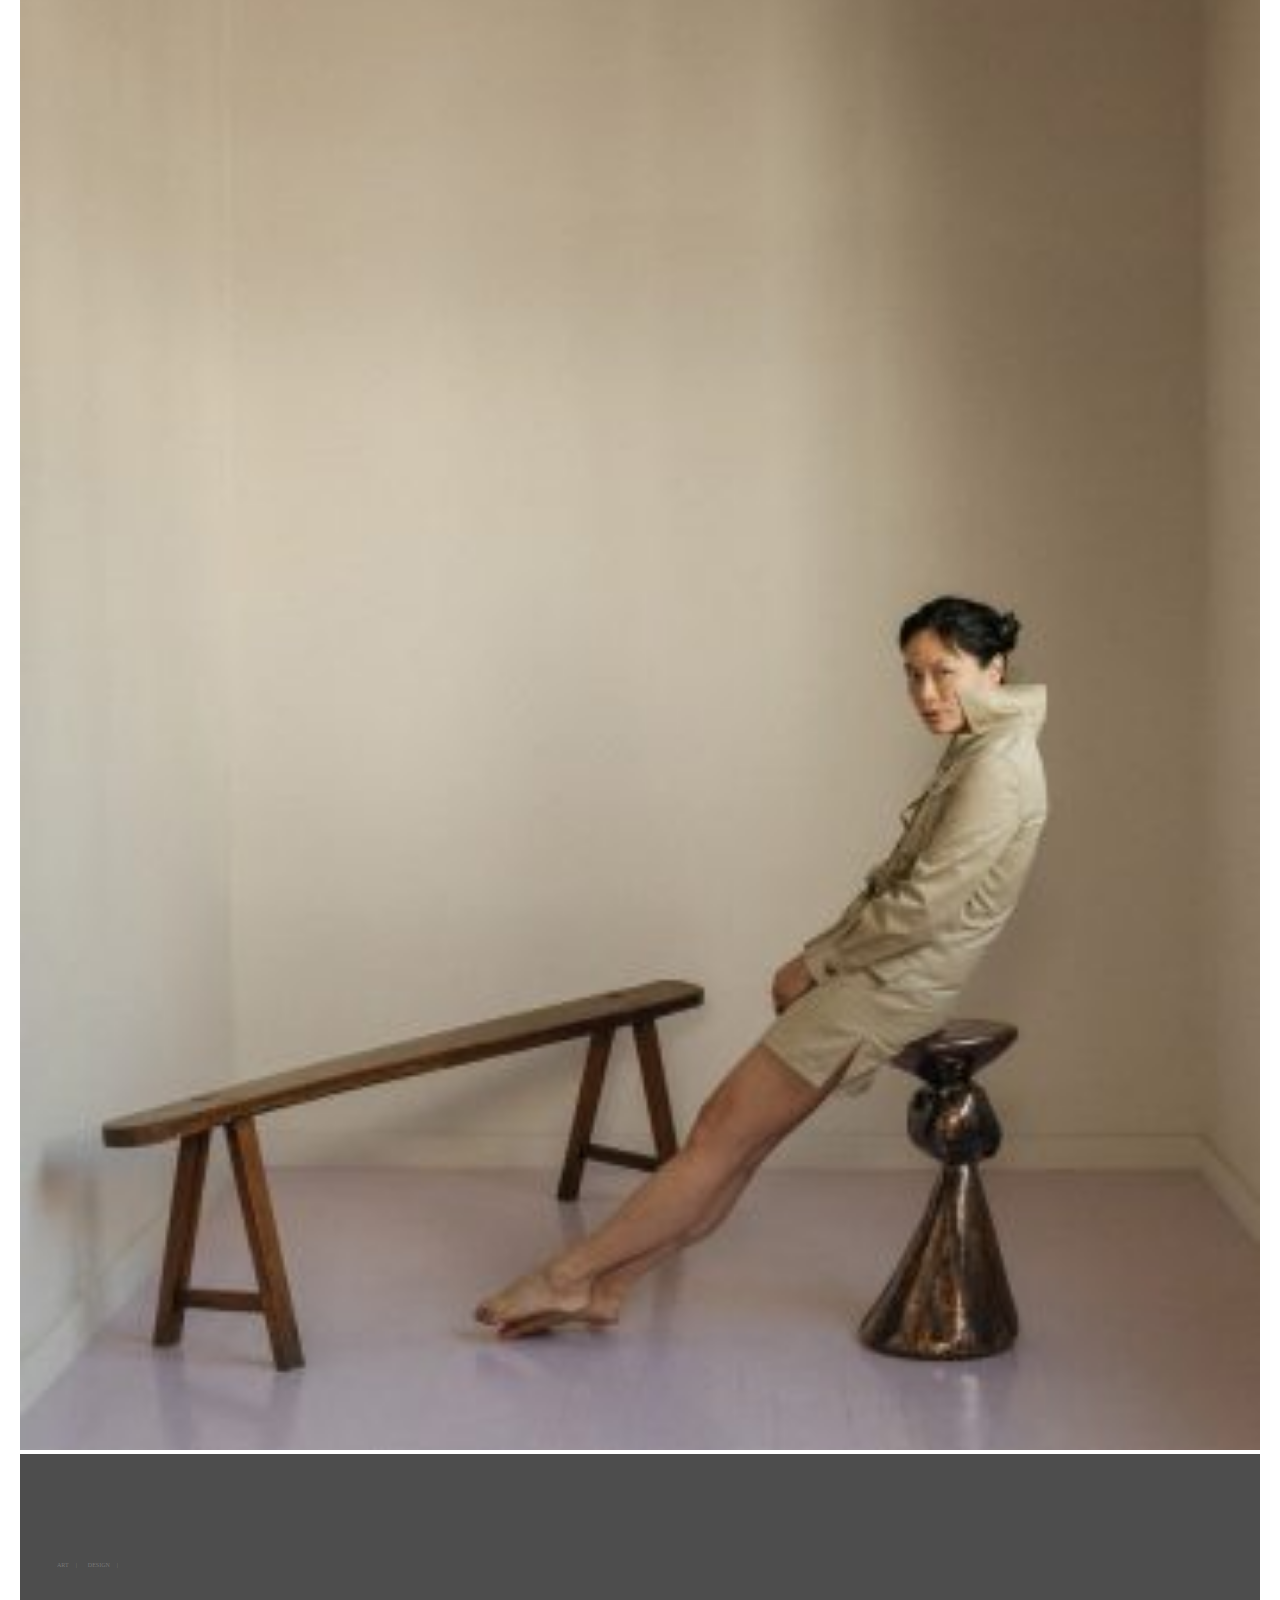
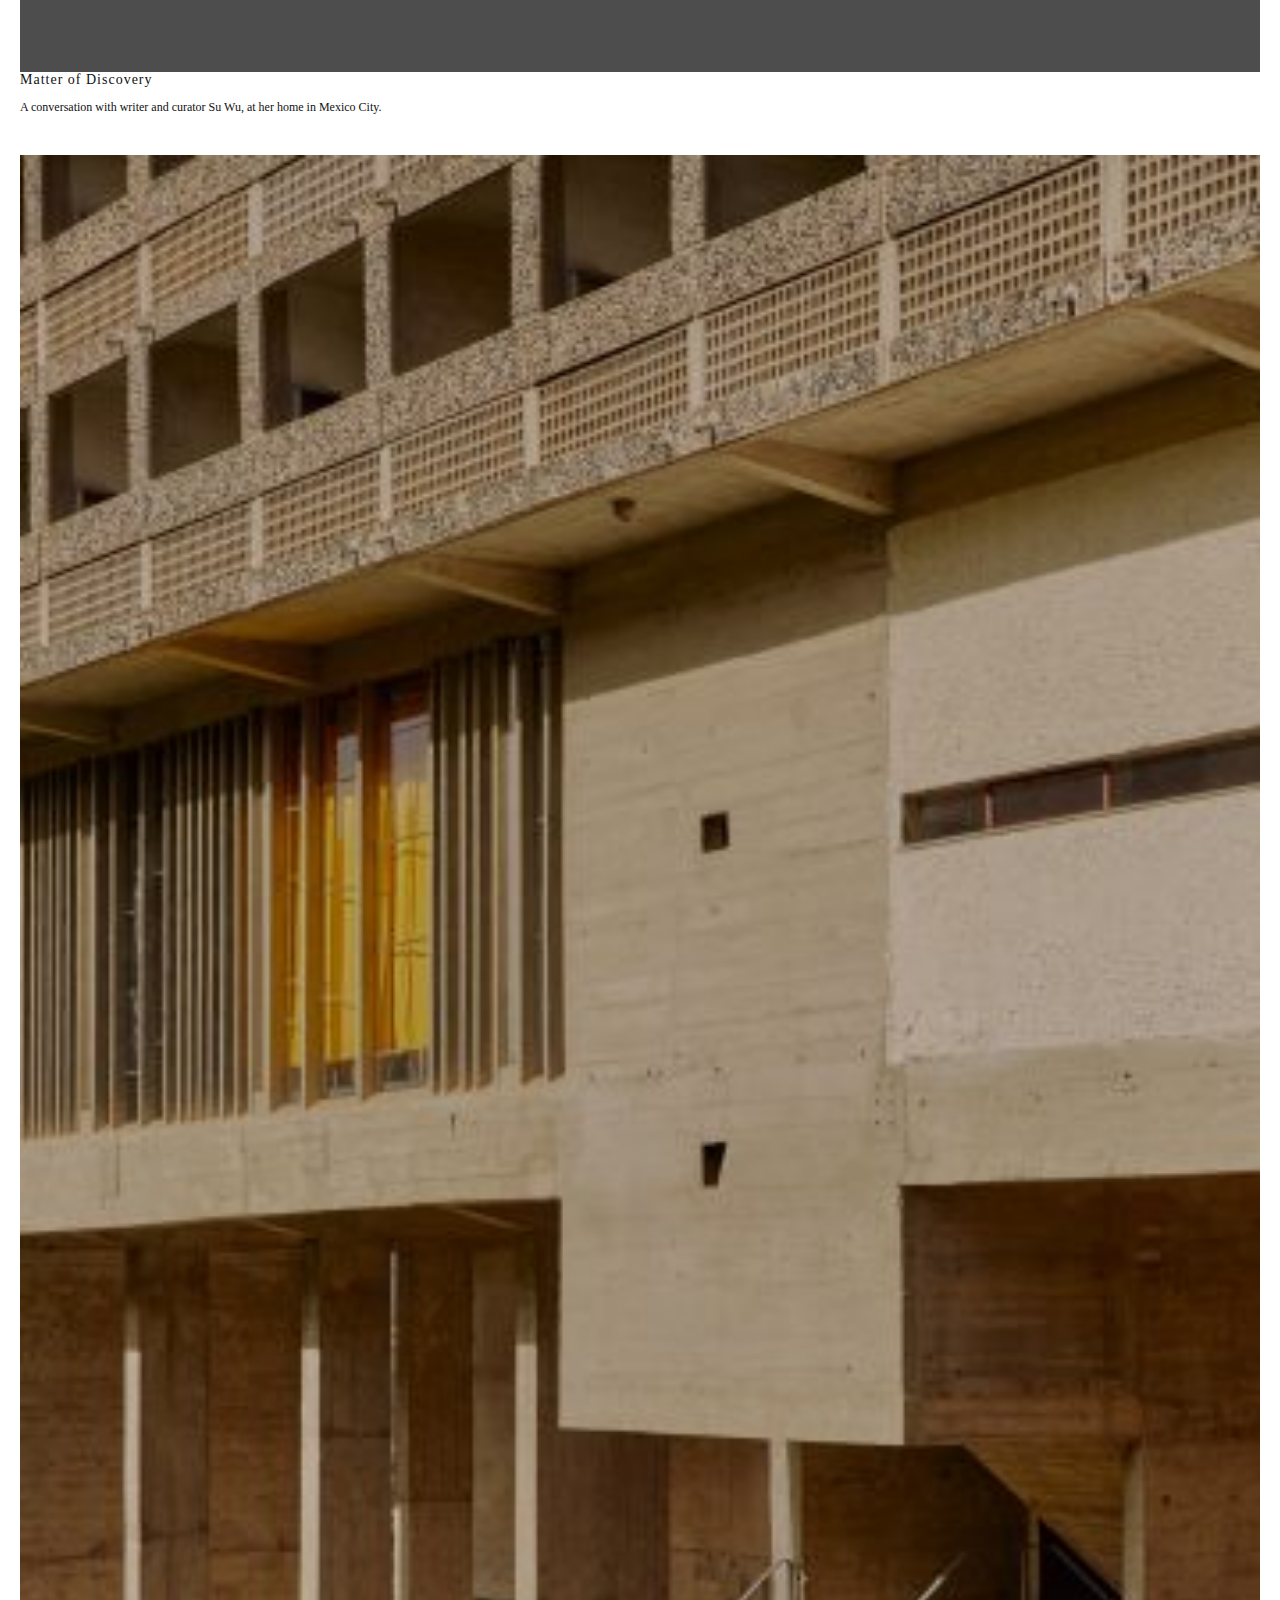
==== commit 6e5d9f00: "Add files via upload" ====
--- a/index.html
+++ b/index.html
@@ -16,19 +16,35 @@
             <ul>
                 <li><h1><a href="./index.html">C E R E A L</a></h1></li>
                 <li><img src="./image/user.png" alt="profile"></li>
-                <li><img src="./image/search.png" alt="search"></li>
+                <li><img src="./image/search.png" alt="search">
+                    <div >
+                    <input for="search" type="text" placeholder="Search...">
+                  </div>
+                </li>
                 <!-- uitklapbaar hamburgermenu --> 
-                <li><button aria-label="menu"><img src="./image/lines.png" alt="hamburgermenu"></button></li>
+                <li>
+                    <button aria-label="menu">
+                        <img src="./image/lines.png" alt="hamburgermenu">
+                    </button>
+                    <ul>
+                        <li>ARCHITECTURE</li>
+                        <li>DESIGN</li>
+                        <li>ART</li>
+                        <li>STYLE</li>
+                    </ul>
+                </li>
+
             </ul>
-        </nav>
-
-        
+        </nav>    
     </header> 
+
     <main>
         <a href="./schlindert.html">
             <img src="./image/home1.jpg" alt="palm">
         </a>
-        
+        <!-- <a href="#">
+            <img src="./image/arrow.png" alt="arrow sticky">
+        </a> -->
         <section>
             <h2>Latest Articles</h2>
             <article>
@@ -170,42 +186,47 @@
     <footer>
         <p>Cereal is a biannual, travel & style magazine based in the United Kingdom. Each issue focusses on a select number of destinations, alongside engaging interviews and stories on unique design, art, and fashion.</p>
         <p>© C E R E A L</p>
-        <section>
-            <!-- H3 of H4 of P -->
-            <h4>INFO</h4>
-            <ul>
-                <li>Stockists</li>
-                <li>Contact</li>
-                <li>Career</li>
-            </ul>
-            <span>MEDIA</span>
-            <ul>
-                <li>Playlists</li>
-                <li>Films</li>
-            </ul>
-            <span>WEBSITE</span>
-            <ul>
-                <li>Terms</li>
-                <li>Shipping</li>
-                <li>FAQs</li>
-            </ul>
-        </section>
-        <div>
-            <form> 
-                <span>NEWSLETTER</span>
-                <input type="text" placeholder="Enter email">
-                <button type="submit"><img src="./image/right-arrow.png" alt="arrow"></button>
-            </form>
-
-            <ul>
-                <li><a href="https://www.instagram.com/cerealmag/"><img src="./image/instagram.png" alt="instagram"></a></li>
-                <li><a href="https://www.twitter.com/cerealmag/"><img src="./image/twitter.png" alt="twitter"></a></li>
-                <li><a href="https://www.facebook.com/cerealmag/"><img src="./image/facebook-app-symbol.png" alt="facebook"></a></li>
-                <li><a href="https://uk.pinterest.com/cerealmag/"><img src="./image/pinterest.png" alt="pinterest"></a></li>    
-            </ul>
-        </div>
+        <ul>
+		    <li>
+			    <h3>INFO</h3>
+			    <ul>
+                    <li>Stockists</li>
+                    <li>Contact</li>
+                    <li>Career</li>
+			    </ul>
+		    </li>
+		    <li>
+			    <h3>MEDIA</h3>
+                <ul>
+                    <li>Playlists</li>
+                    <li>Films</li>
+                </ul>
+            </li>
+            <li>
+                <h3>WEBSITE</h3>
+                <ul>
+                    <li>Terms</li>
+                    <li>Shipping</li>
+                    <li>FAQs</li>
+                </ul>
+            </li>
+	    </ul>
+        <h3>NEWLETTER</h3>
+            <form action="/">
+            <!-- door "placeholder" te gebruiken kan je in de input tekst zetten die weg gaat zodra je erin typt -->
+              <input type="email" id="email" placeholder="Enter email">
+              <input type="submit" value="Submit">
+            </form> 
+        <ul>
+            <li><a href="https://www.instagram.com/cerealmag/"><img src="./image/instagram.png" alt="instagram"></a></li>
+            <li><a href="https://www.twitter.com/cerealmag/"><img src="./image/twitter.png" alt="twitter"></a></li>
+            <li><a href="https://www.facebook.com/cerealmag/"><img src="./image/facebook-app-symbol.png" alt="facebook"></a></li>
+            <li><a href="https://uk.pinterest.com/cerealmag/"><img src="./image/pinterest.png" alt="pinterest"></a></li>    
+        </ul>
     </footer>
 </body>
 
+<script src="./scripts/script.js"></script>
 	
 </html>
+<!-- padding: boven rechts onder links; */ -->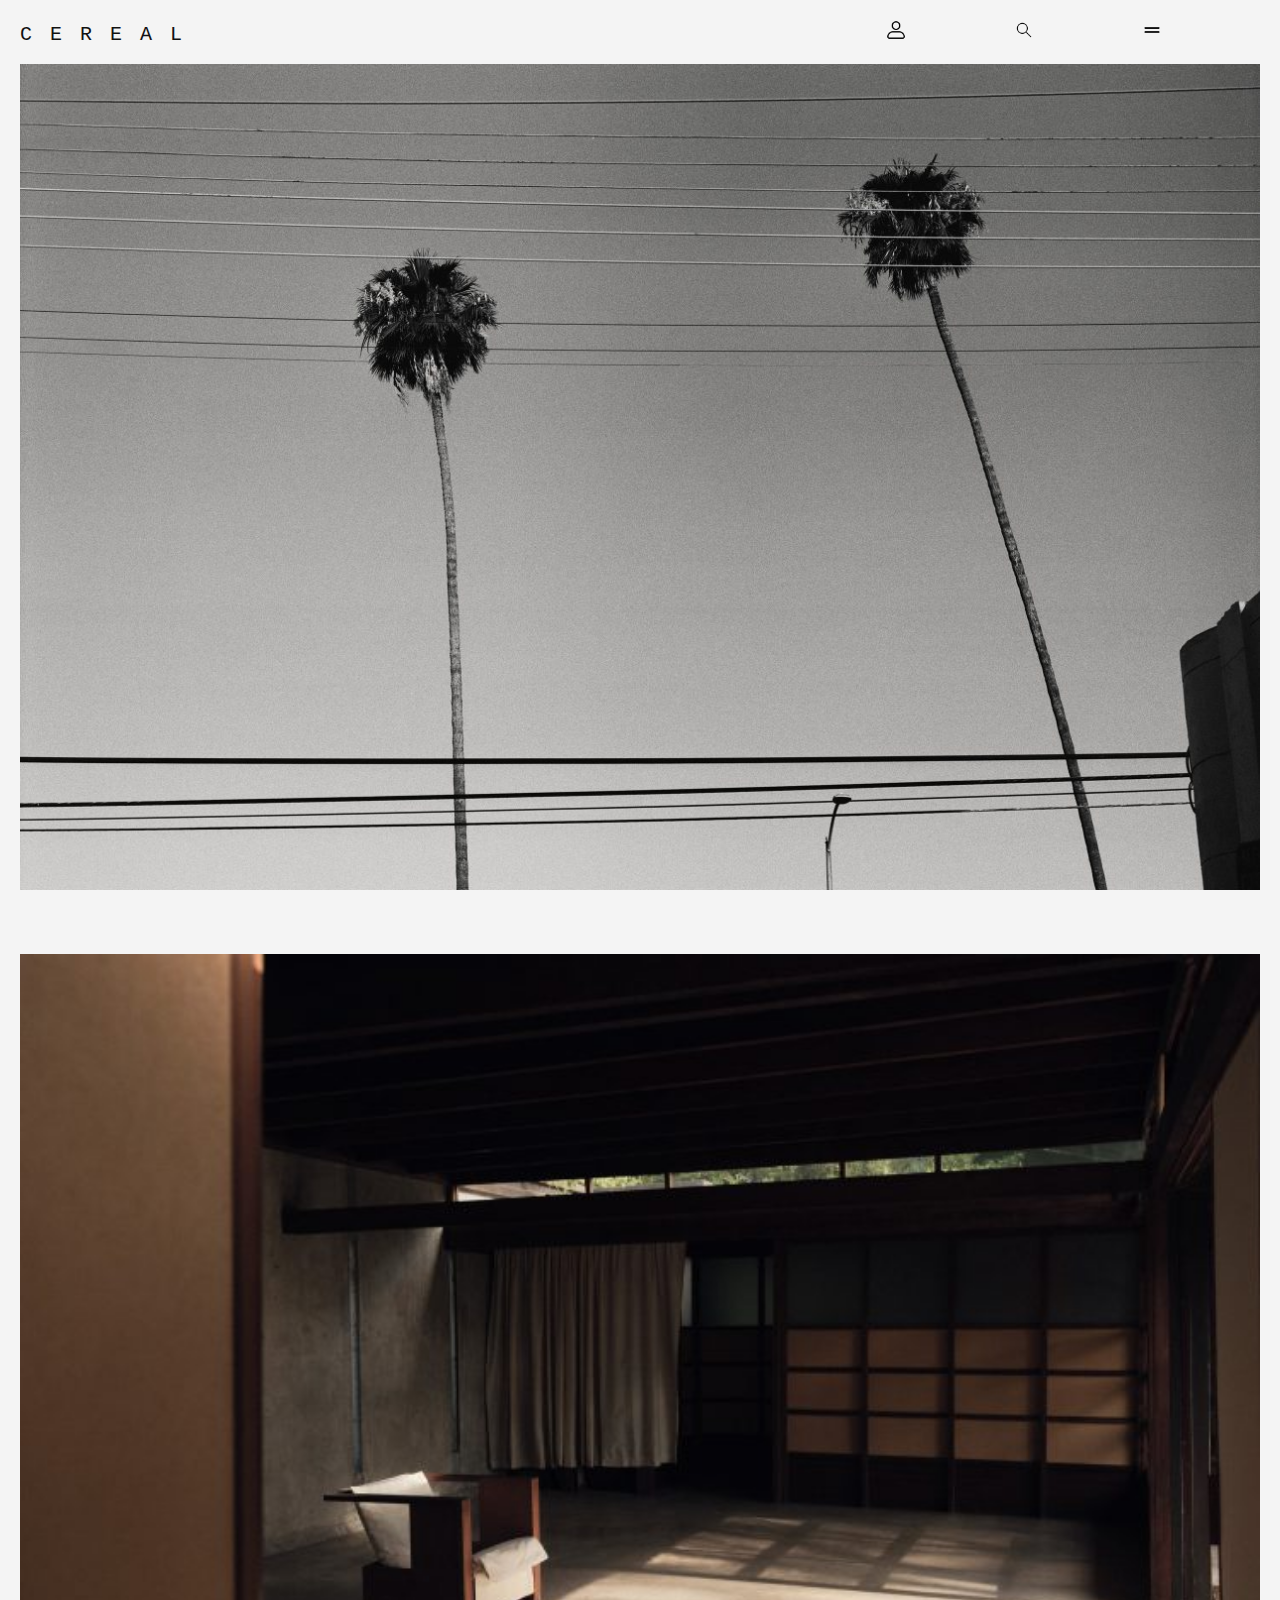
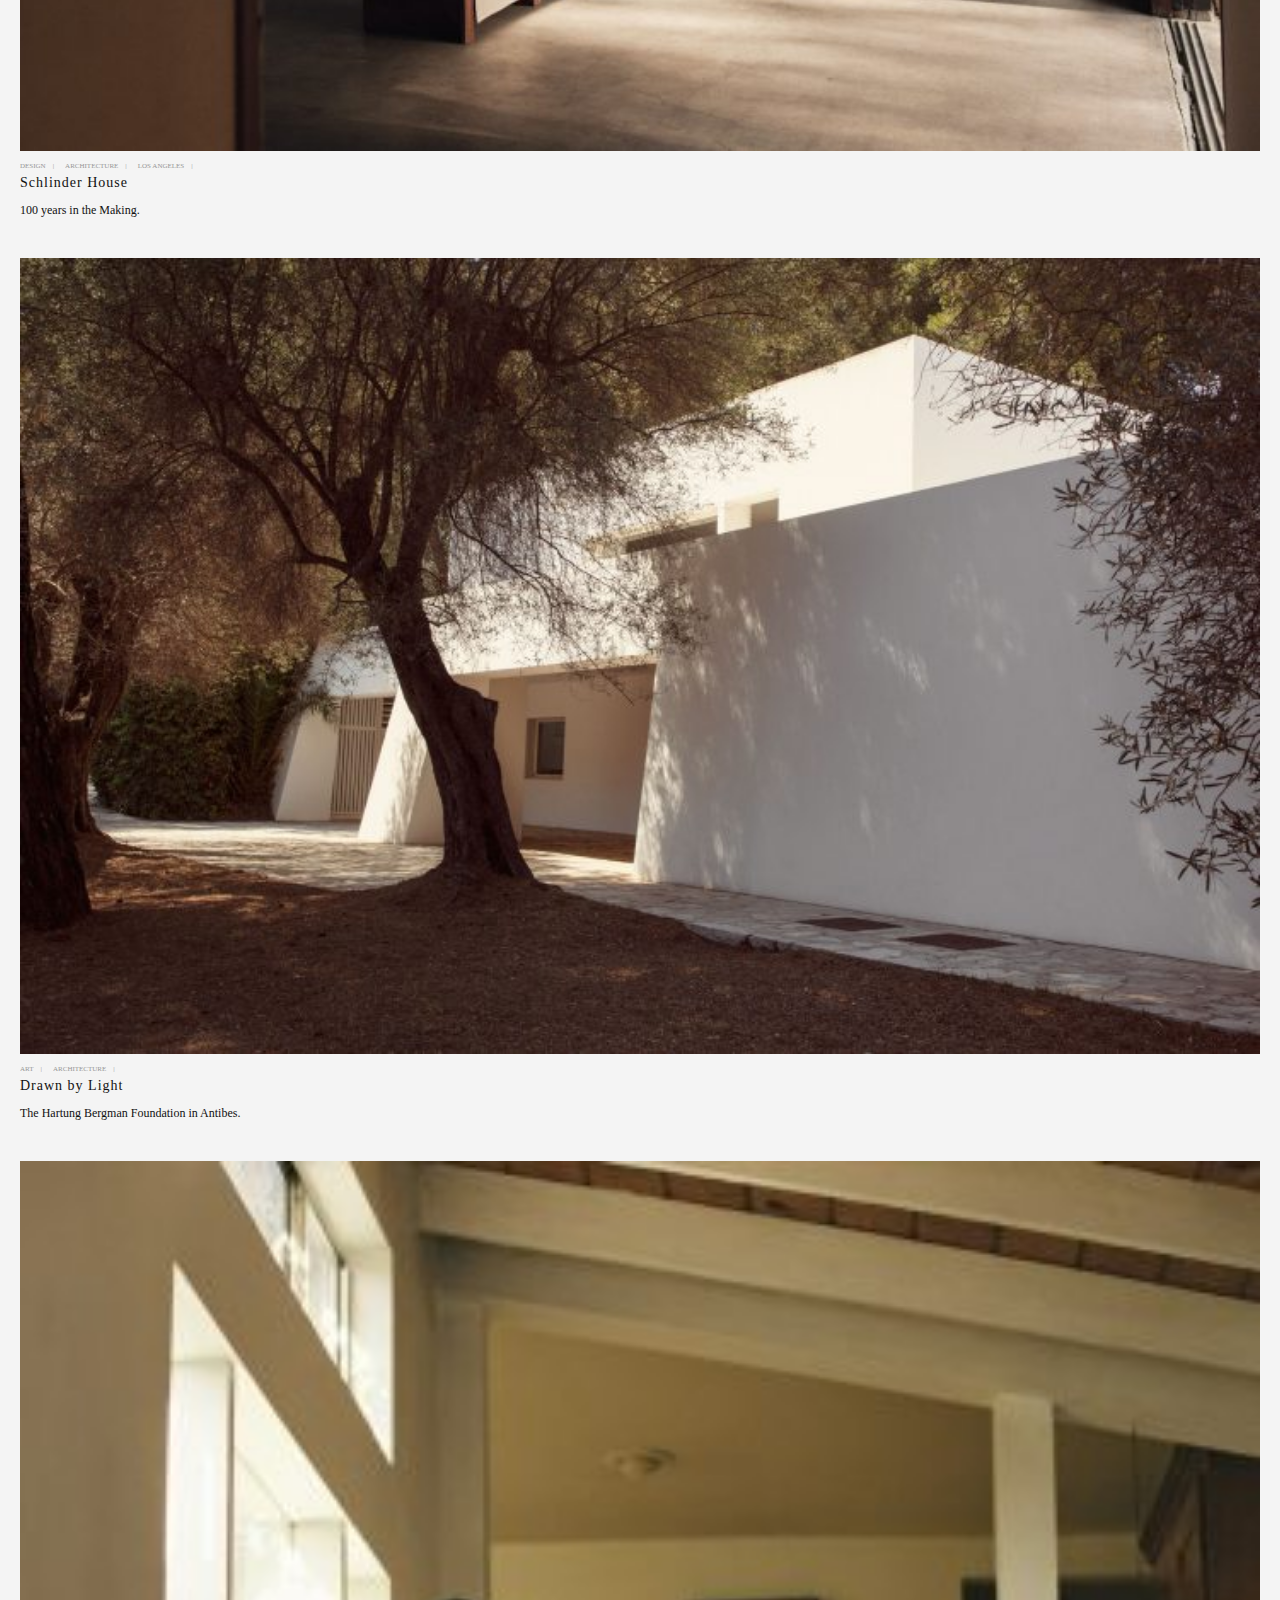
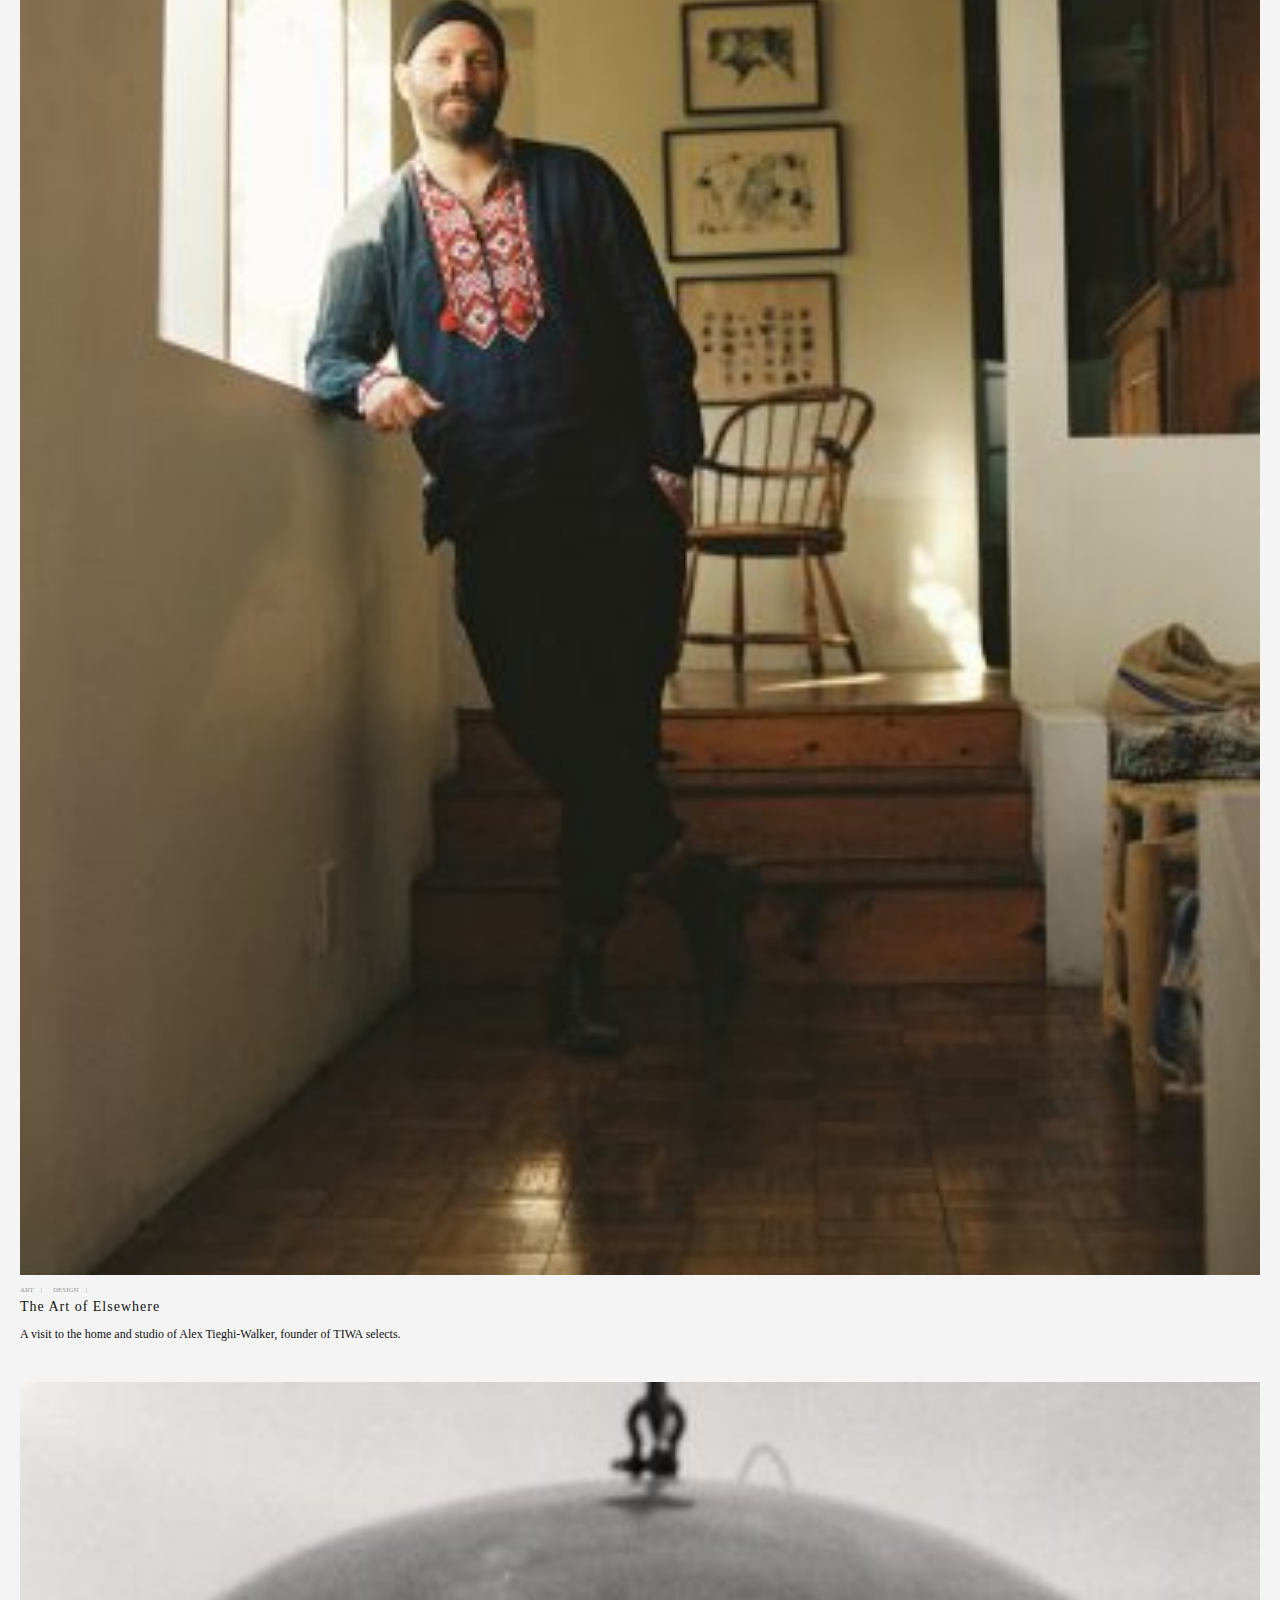
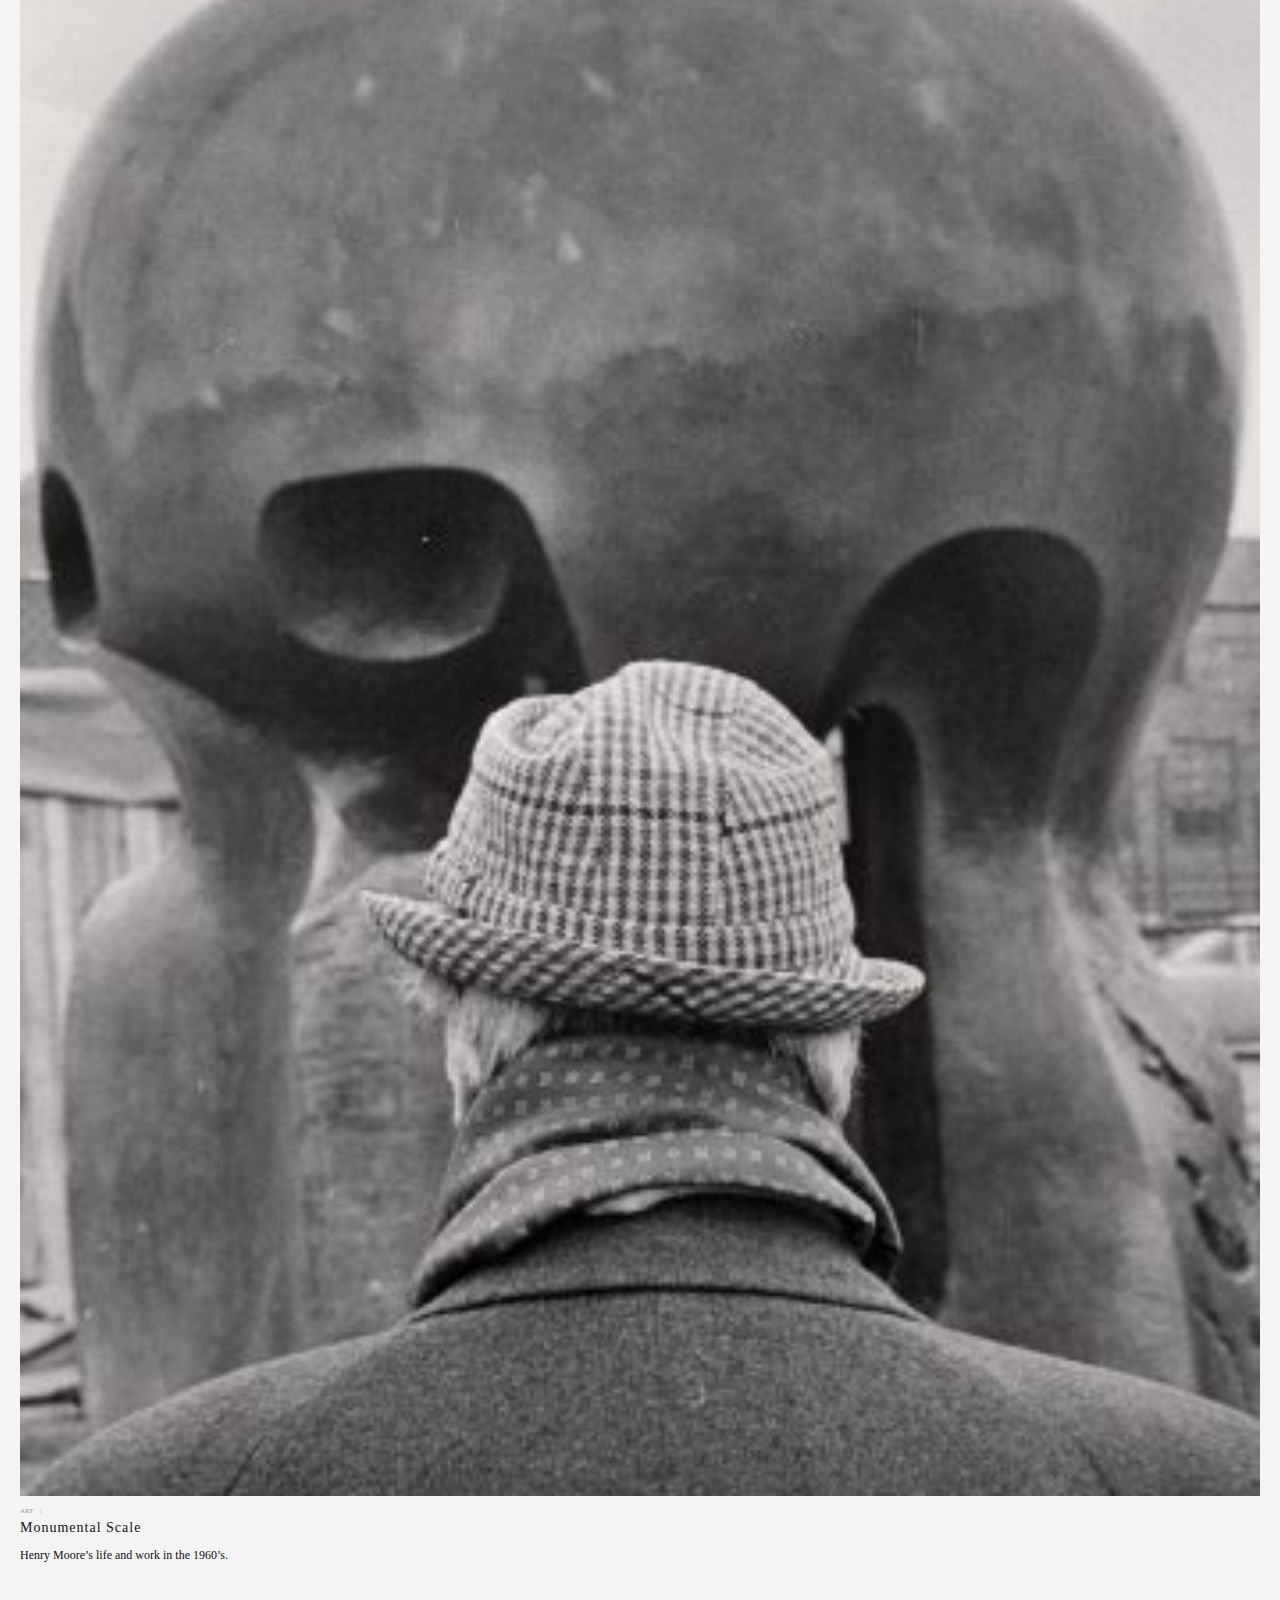
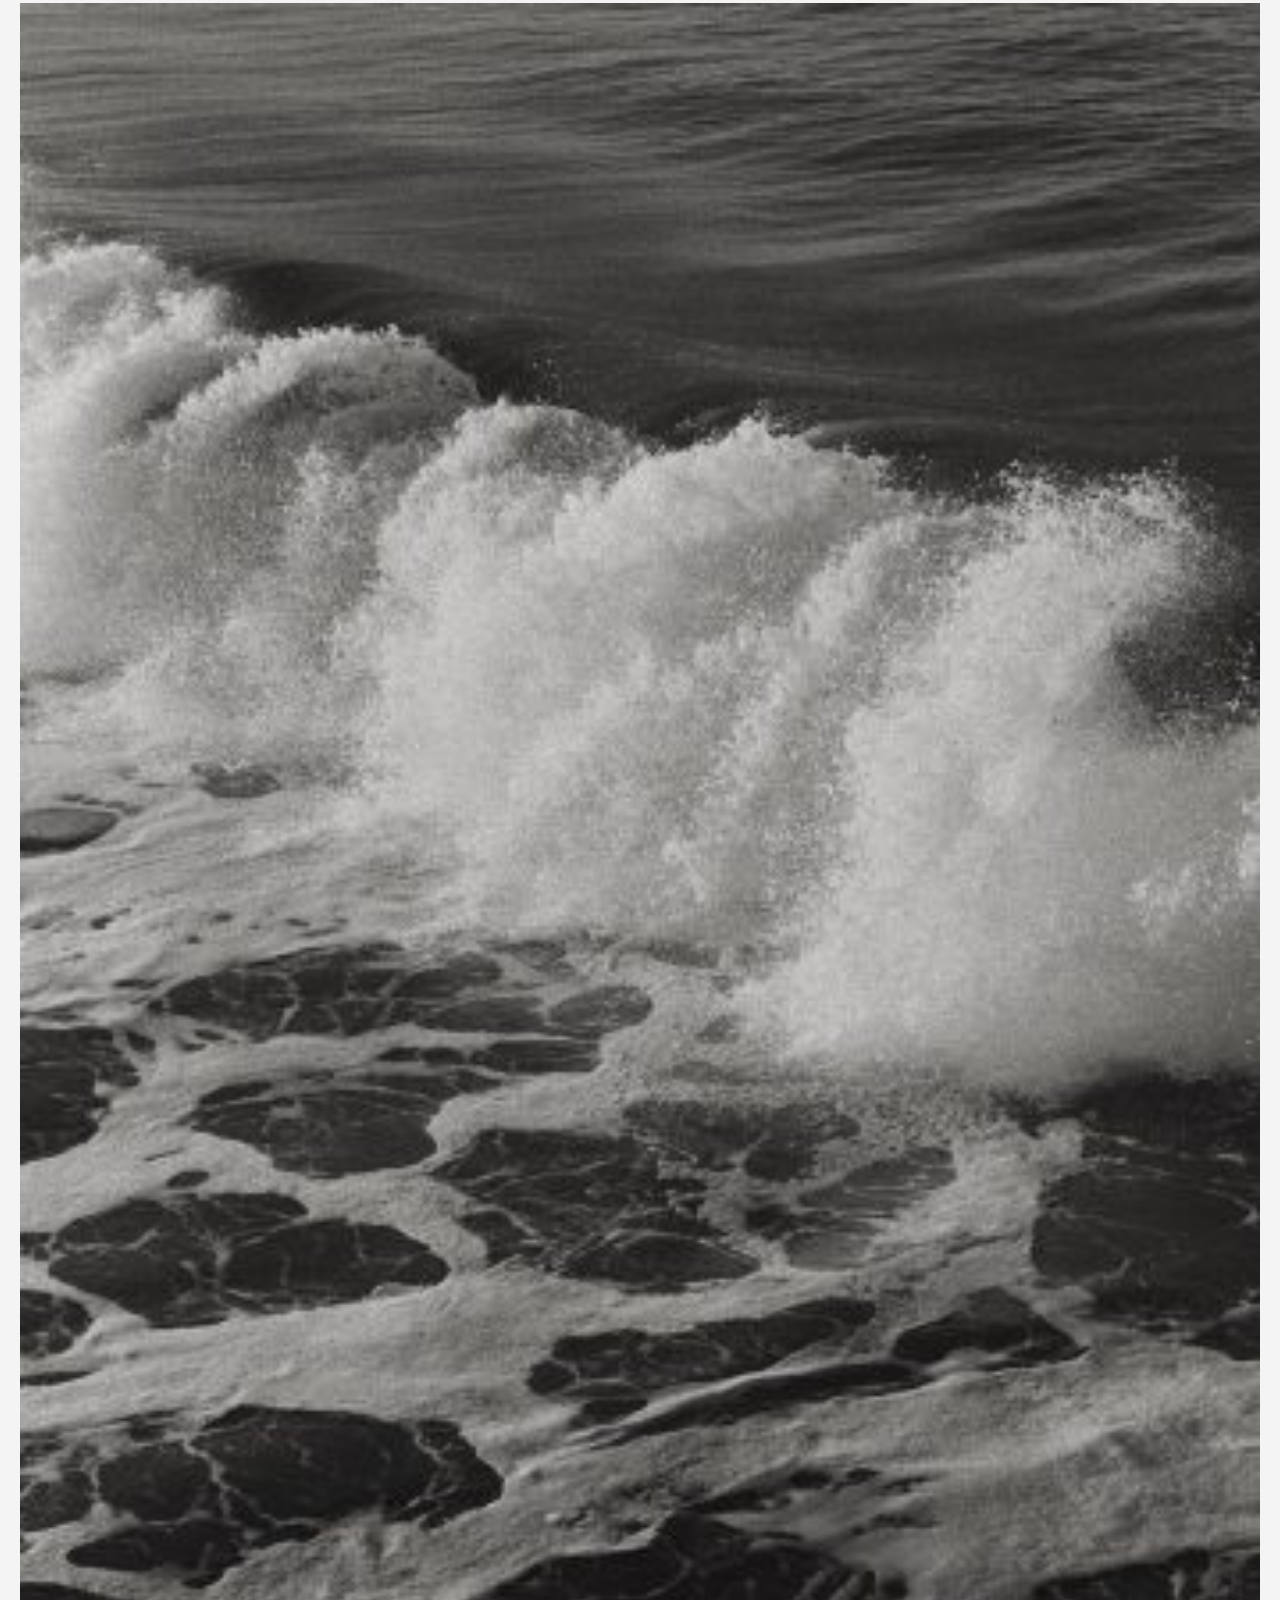
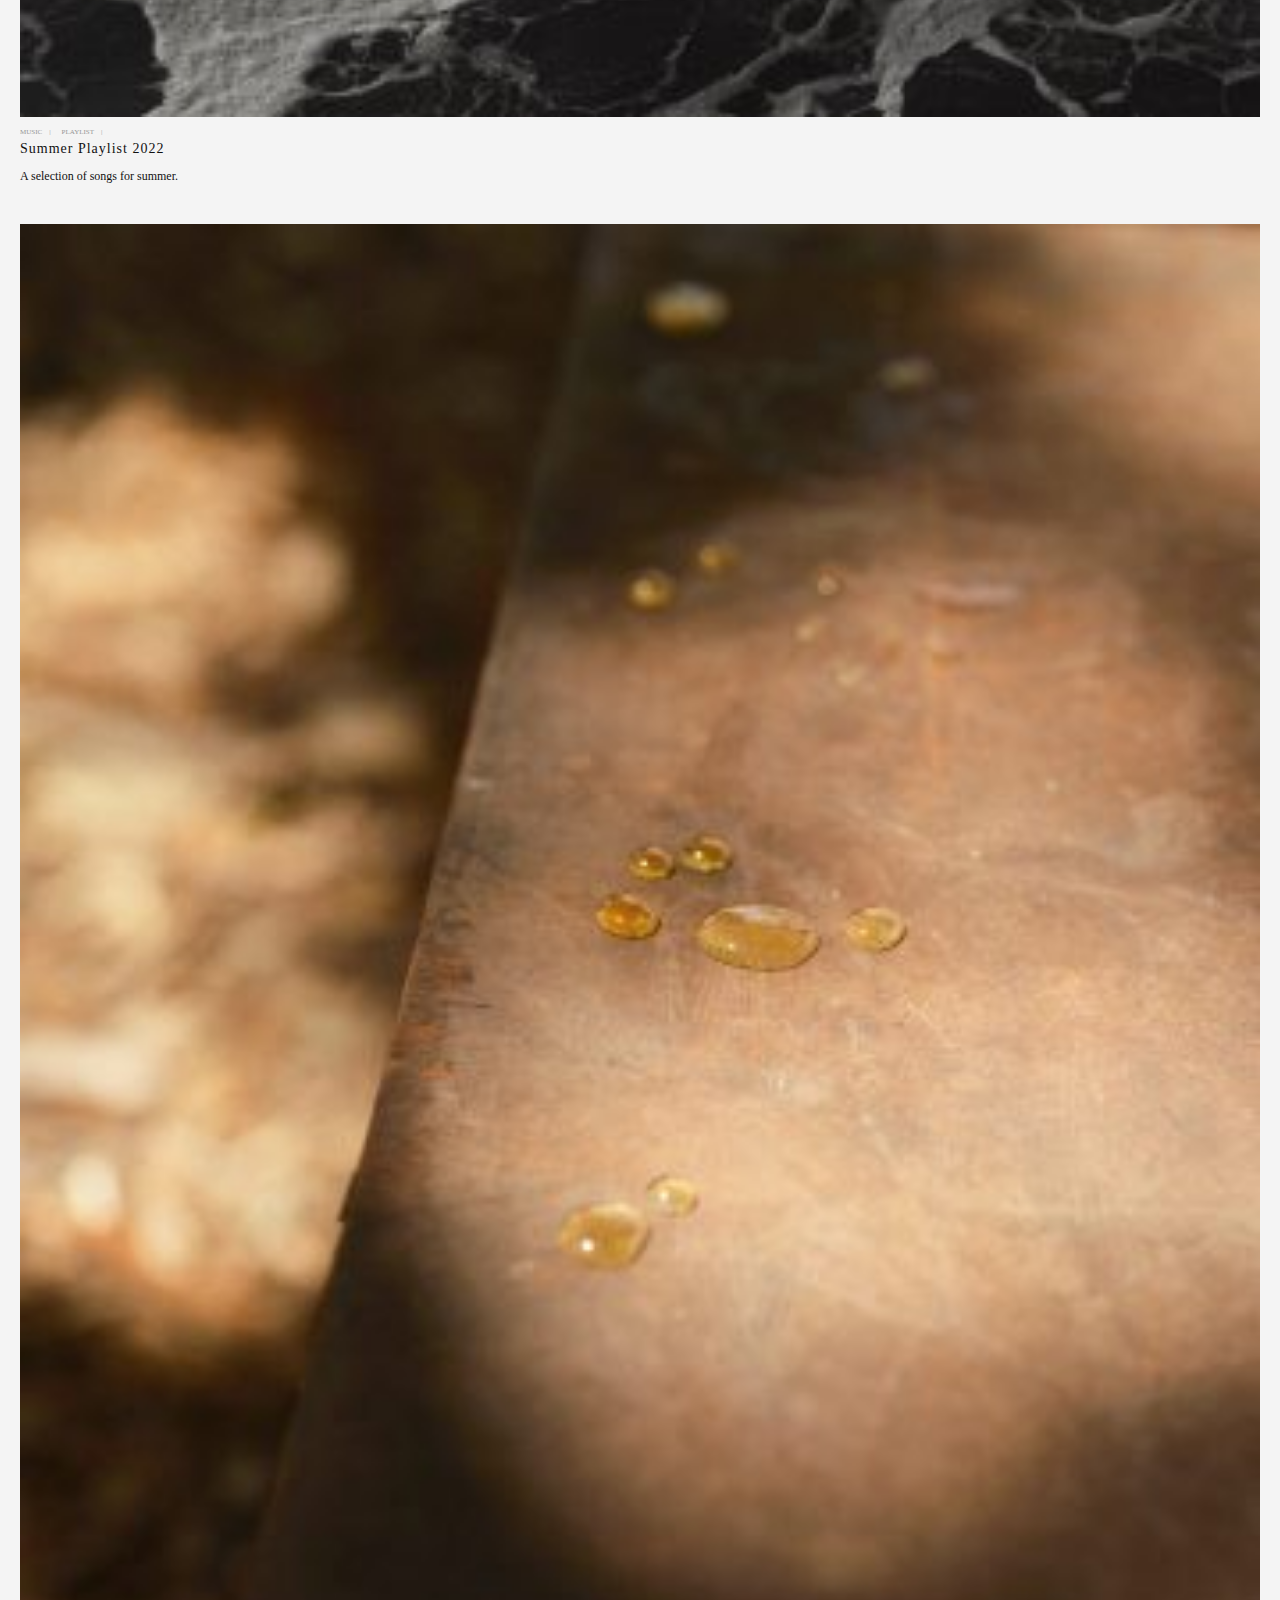
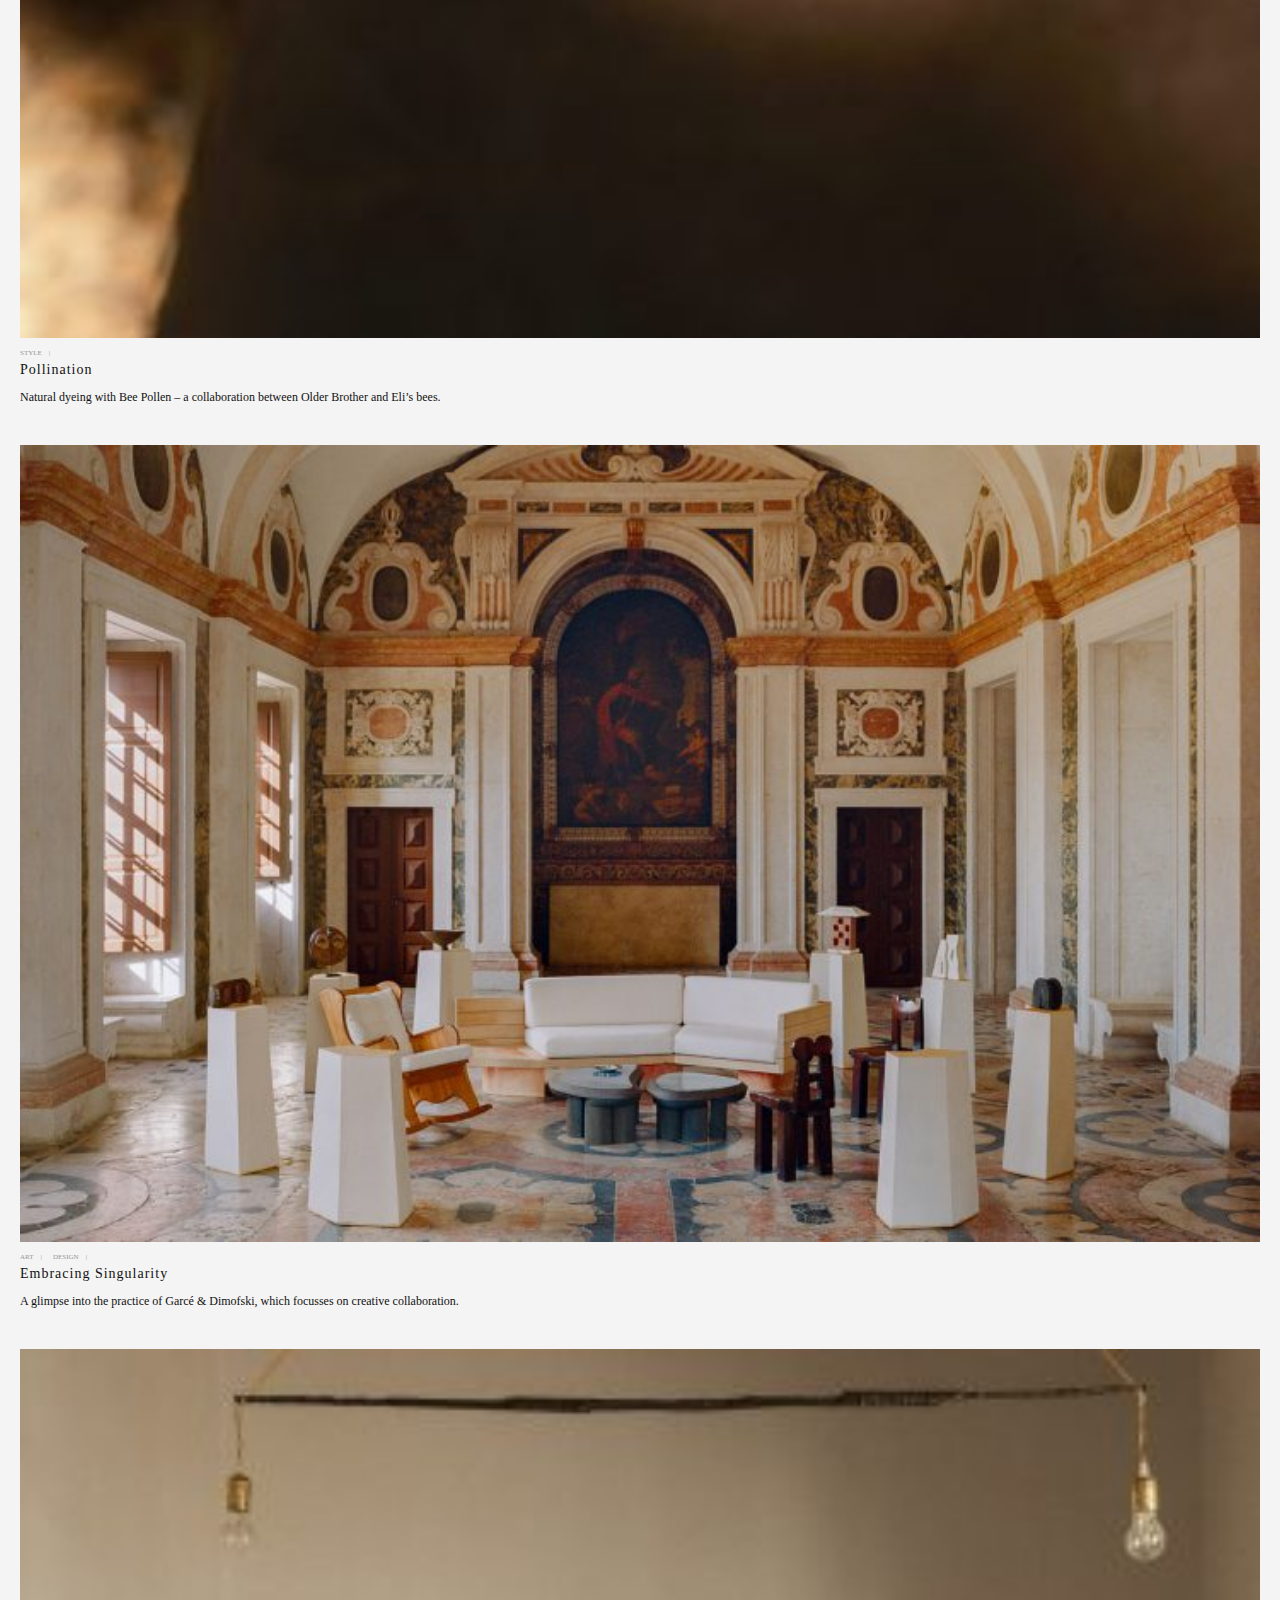
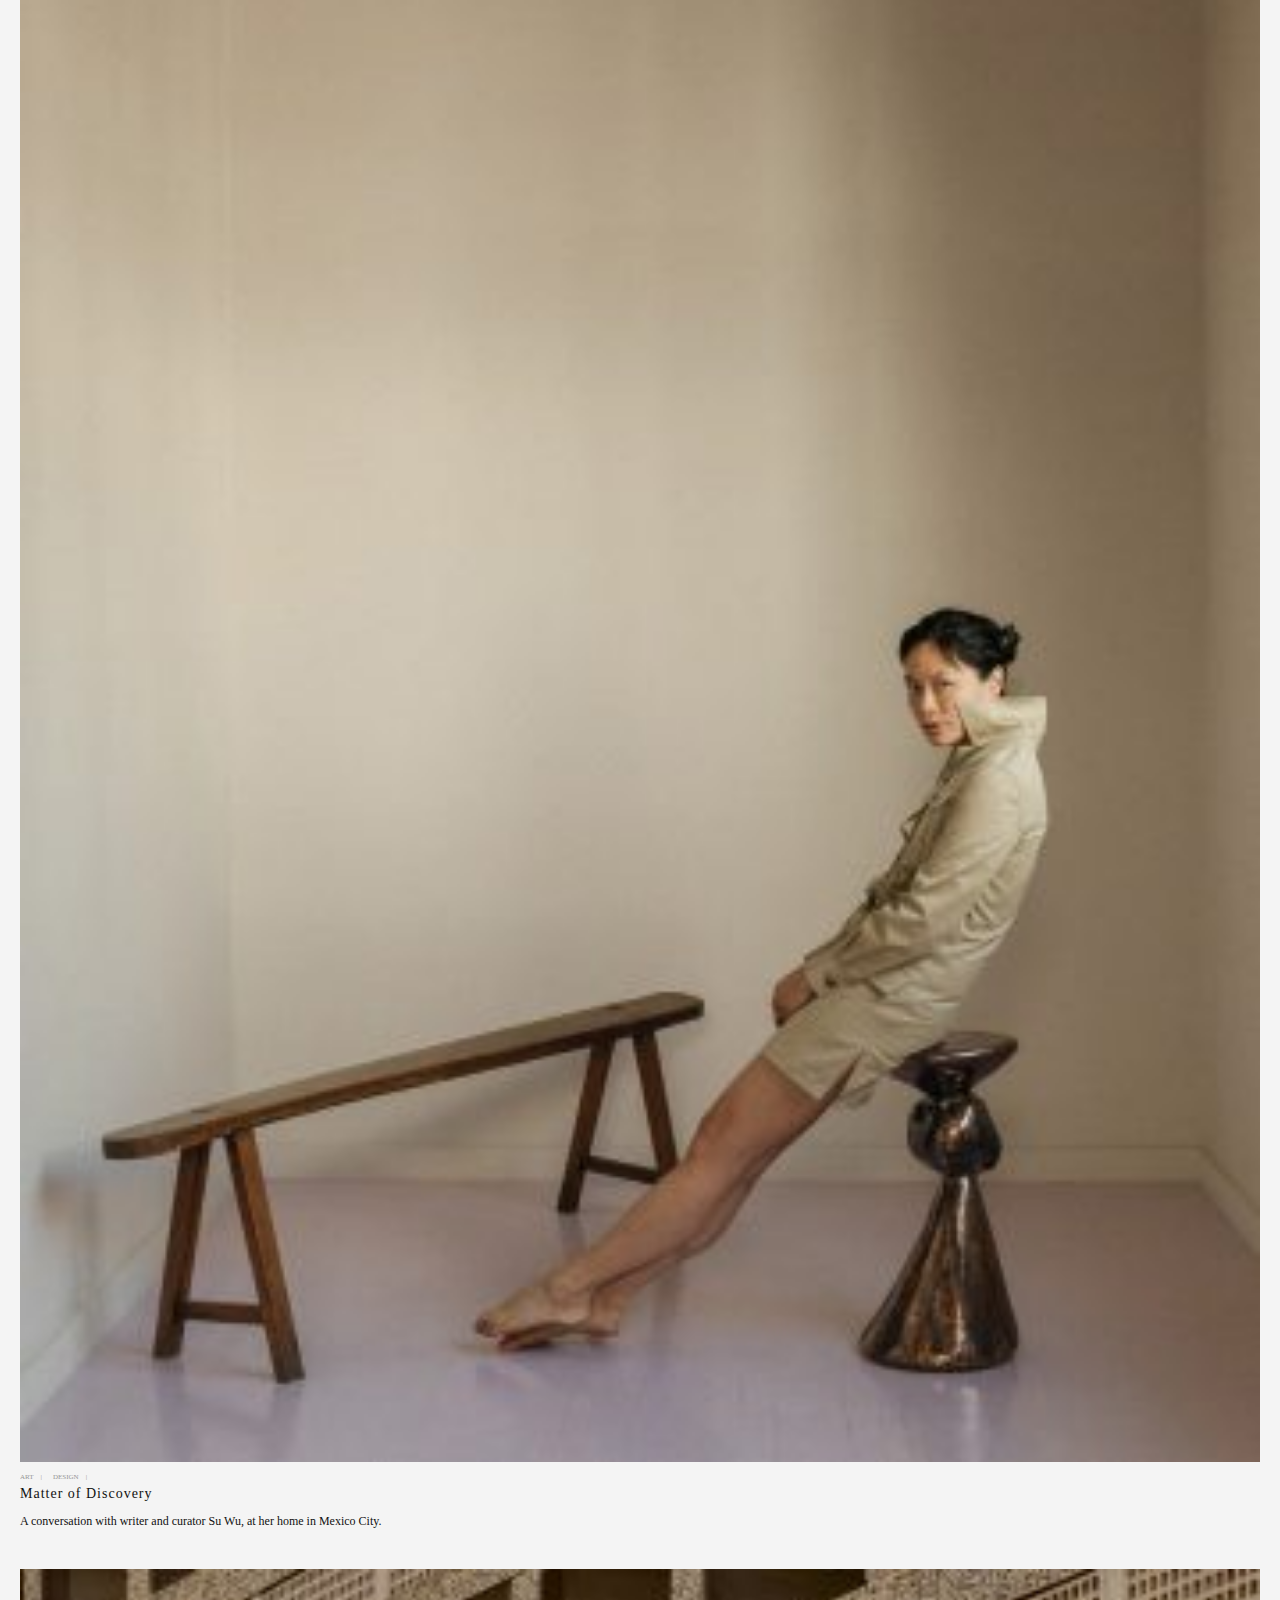
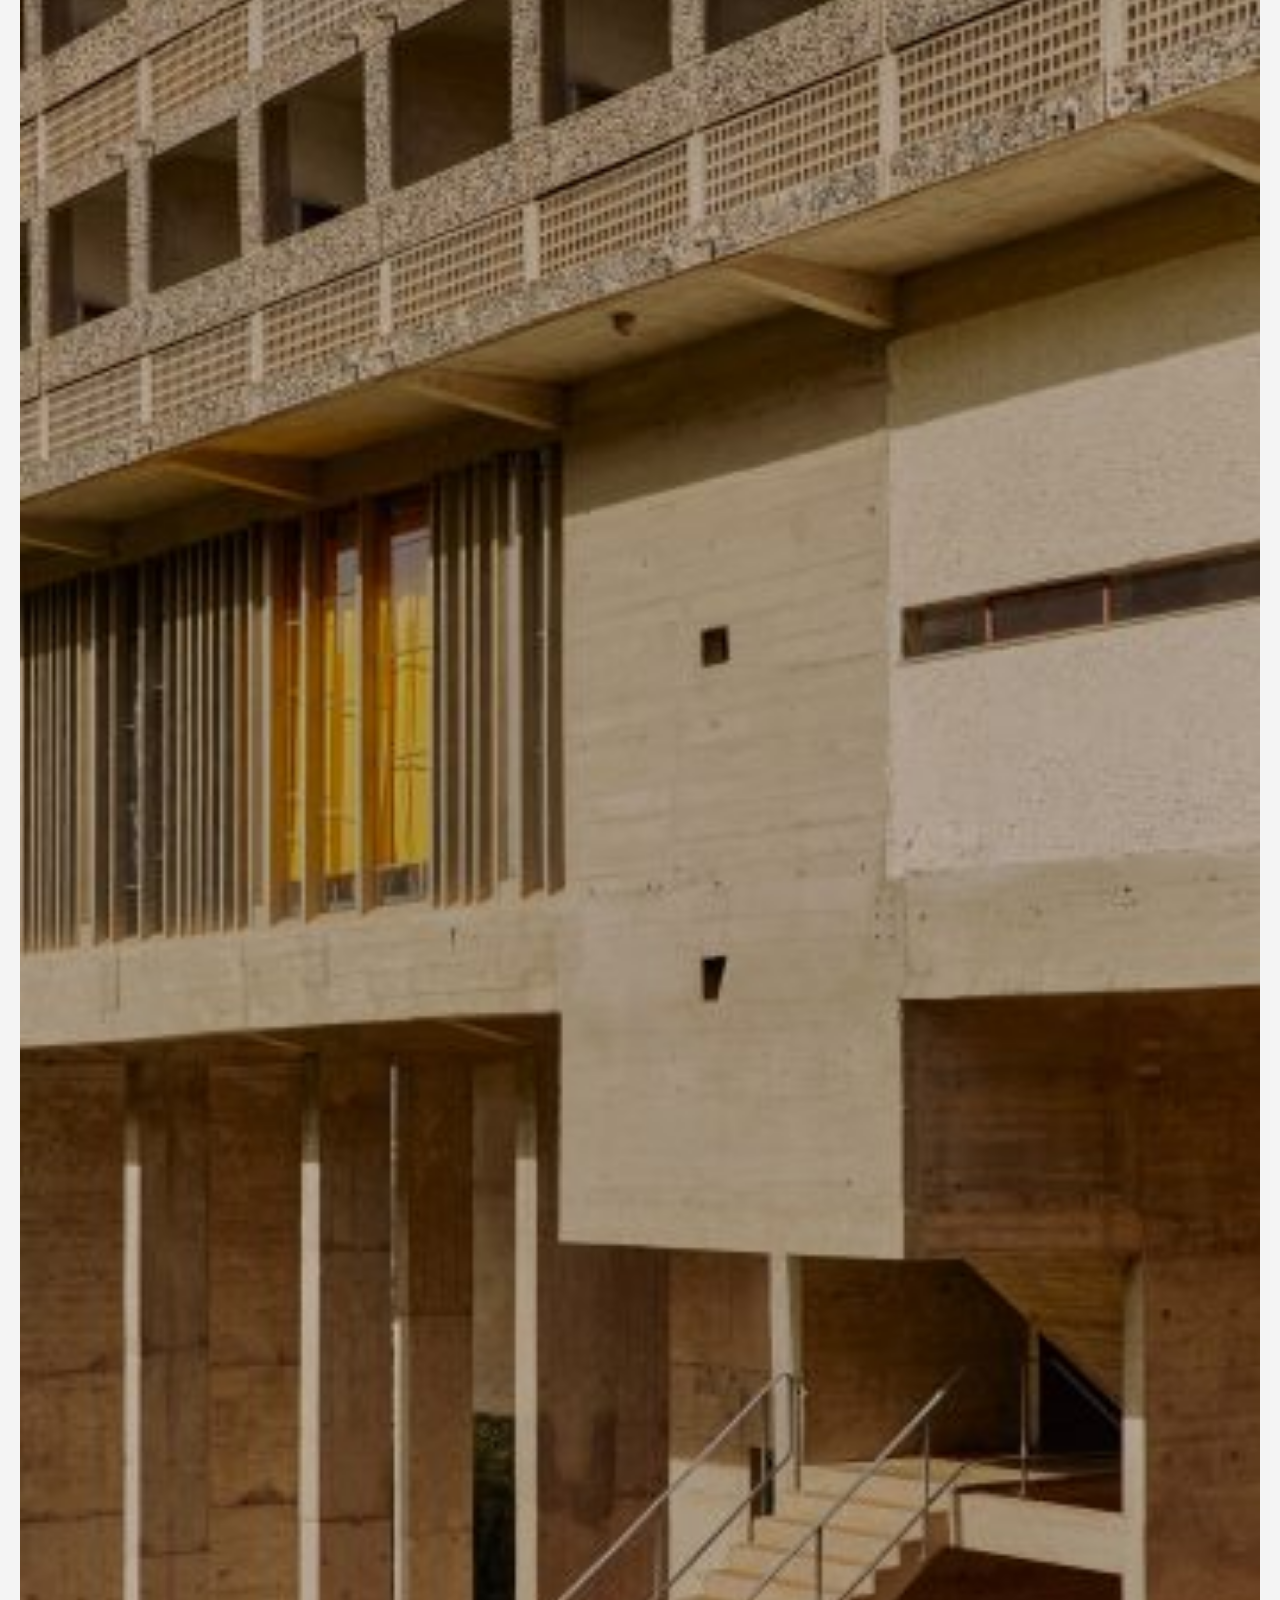
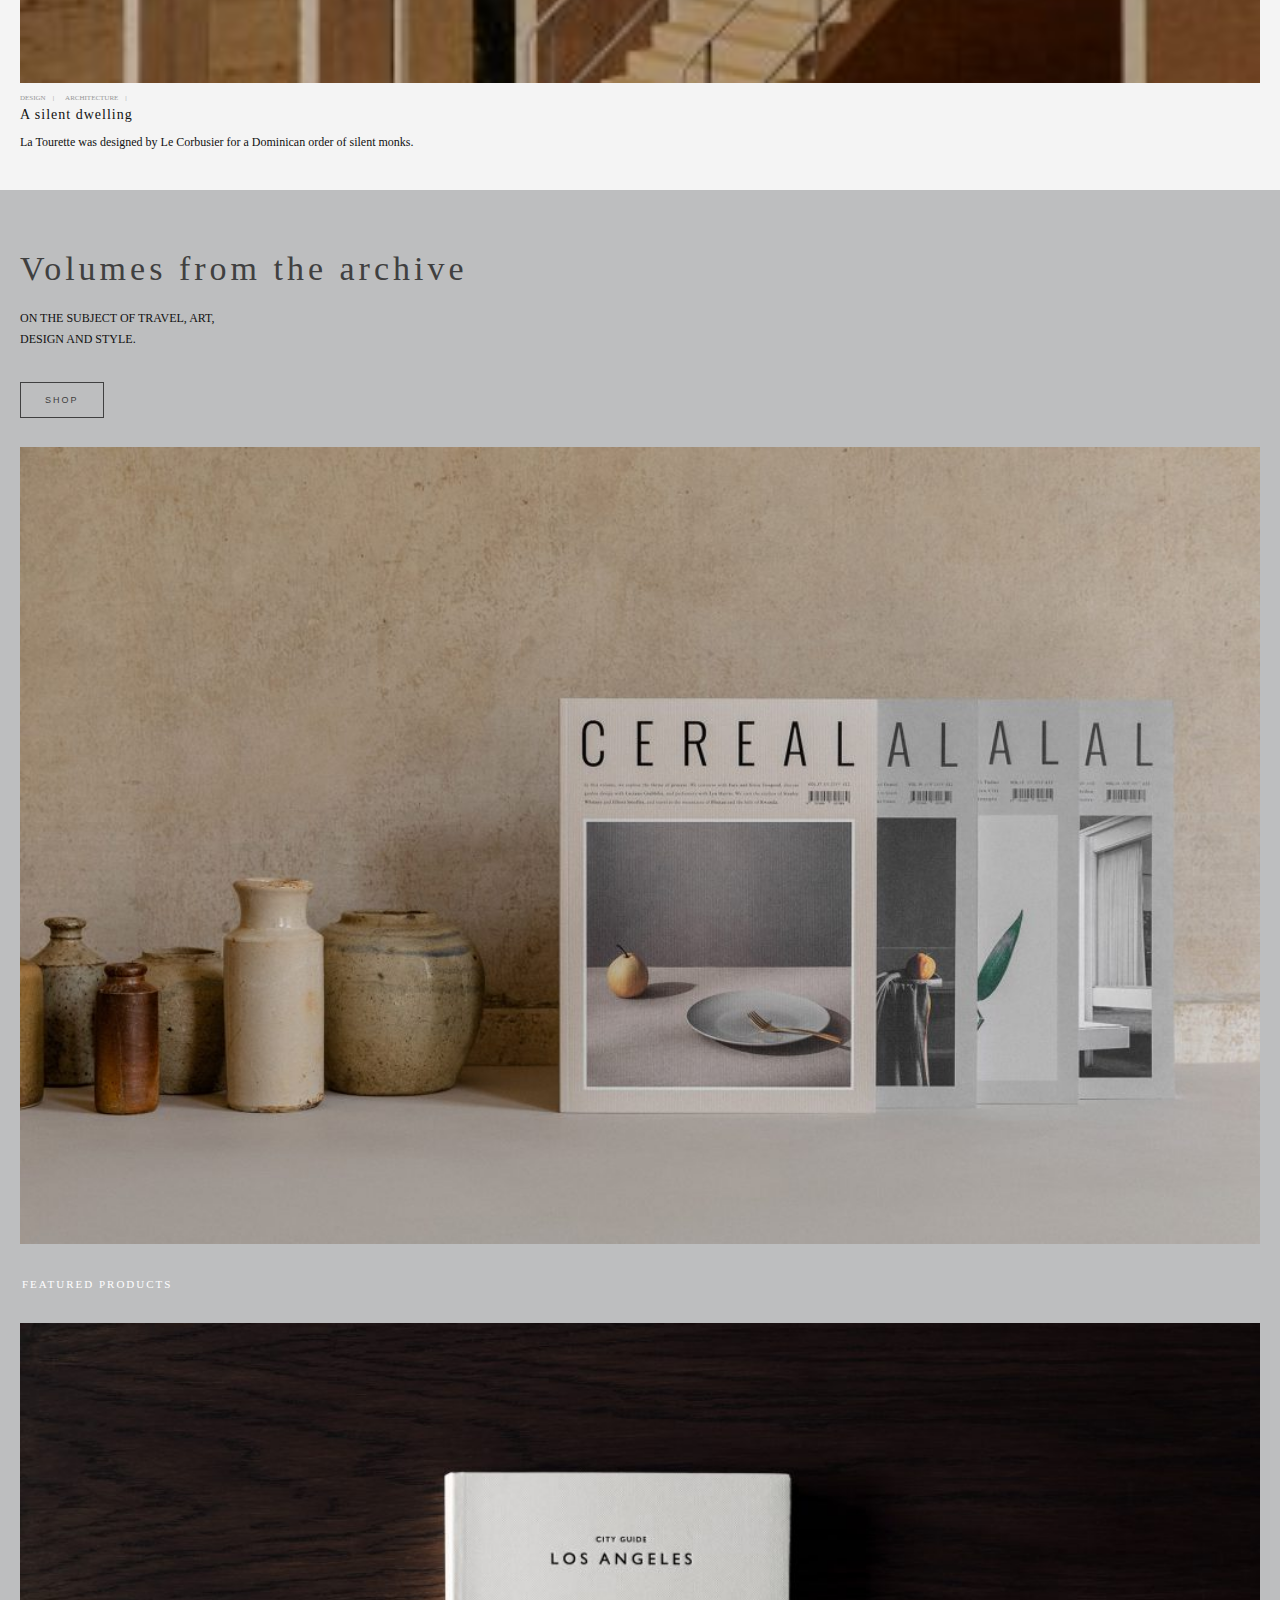
==== commit fd0288b1: "Add files via upload" ====
--- a/index.html
+++ b/index.html
@@ -16,7 +16,10 @@
             <ul>
                 <li><h1><a href="./index.html">C E R E A L</a></h1></li>
                 <li><img src="./image/user.png" alt="profile"></li>
-                <li><img src="./image/search.png" alt="search">
+                <li>
+                    <button>
+                        <img src="./image/search.png" alt="search">
+                    </button>
                     <div >
                     <input for="search" type="text" placeholder="Search...">
                   </div>
@@ -39,7 +42,7 @@
     </header> 
 
     <main>
-        <a href="./schlindert.html">
+        <a href="#">
             <img src="./image/home1.jpg" alt="palm">
         </a>
         <!-- <a href="#">
@@ -157,9 +160,8 @@
         </section>
 
         <section>
-            <!-- H3 of H2 -->
             <h3>Volumes from the archive</h3>
-            <p>ON THE SUBJECT OF TRAVEL, ART, DESIGN AND STYLE.</p>
+            <p>ON THE SUBJECT OF TRAVEL, ART,<br> DESIGN AND STYLE.</p>
             <!-- link nieuwe pagina  -->
             <a href="/shop.html">SHOP</a>
             <img src="./image/greycereal.jpg" alt="postersandvase">
@@ -168,17 +170,17 @@
                 <li>
                     <img src="./image/twee/laguidebook.jpg" alt="losangeles">
                     <h3>Los Angeles Guidebook</h3>
-                    <a href="#">CEREAL CITY GUIDE</a>
+                    <p>CEREAL CITY GUIDE</p>
                 </li>
                 <li>
                     <img src="./image/twee/copenhagen.jpg" alt="losangeles">
                     <h3>copenhagen Guidebook</h3>
-                    <a href="#">CEREAL CITY GUIDE</a>
+                    <p>CEREAL CITY GUIDE</p>
                 </li>
                 <li>
                     <img src="./image/twee/volume21.jpg" alt="losangeles">
                     <h3>Ceral Volume 21</h3>
-                    <a href="#">SPRING SUMMER 2021</a>
+                    <p>SPRING SUMMER 2021</p>
                 </li>
             </ul>
         </section>
--- a/styles/style.css
+++ b/styles/style.css
@@ -12,7 +12,13 @@
 body{
 	margin: 0;
 	padding: 0;
-}
+	background-color: var(--color-background);
+}
+
+body::selection {
+	color: red;
+	background: yellow;
+  }
 
 
 
@@ -22,13 +28,30 @@
 :root {
 	--color-text:#111;
 	--color-background:#f4f4f4;
+	--color-nav: #f4f4f4;
 	--color-sectionfirst:#bdbebf;
 	--color-sectionsecond:#404040;
 	--color-grijzefont: #404040;
 	--color-fontwhite:#fff;
-	--padding-algemeen: 5rem 20px 0px 20px;
+	--padding-algemeen: 60px 20px 0px 20px;
 	--color-gray: #808080;
-}
+	--pading-detail:0px 20px 0px 20px;
+	--backgroundcolor-footer: #4d4d4d;
+}
+
+@media (prefers-color-scheme:dark) {
+	:root {
+	  /* general */
+	  --color-background:#000000;
+	  --color-gray:rgb(201, 201, 201);
+	  --color-text:var(--color-fontwhite);
+	  --color-sectionfirst:rgb(48, 48, 48);
+	  --color-grijzefont: white;
+	  --backgroundcolor-footer: #000000;
+	  --color-nav:rgb(111, 111, 111);
+	}
+  }
+  
 
 
 
@@ -53,8 +76,8 @@
 
 nav {
 	width: 100vw;
-	background-color: var(--color-background);
-	padding: 20px 30px 20px 30px;
+	background-color: var(--color-nav);
+	padding: 10px 20px;
 	margin-left:auto;
 }
 
@@ -76,26 +99,57 @@
 	padding: 10px;
 	width: 10vw;
 }
-
-nav ul button{
-	aspect-ratio: 1/1;
-	content: url();
-}
-
+nav ul li:nth-of-type(3) button{
+	outline: none;
+	border: none;
+	background-color: transparent;
+}
+nav ul li:nth-of-type(3) button.balkopen img{
+	content: url(/image/close.png);
+	outline: none;
+	height: 14px;
+	width: 14px;
+	margin-left: 3px;
+	
+}
 
 nav>ul>li img{
 	width: 20px;
 	height: 20px;
 }
 
+/* serach bar */
+
+nav ul li:nth-of-type(3) input{
+	margin-left:-15em;
+	padding: .4em;
+	margin-top: 1em;
+	display: none;
+}
+
+nav ul li:nth-of-type(3) .opensearch{
+	display: block;
+}
+
+/* Van zoek icoon naar kruis */
+
+.kruis{
+	background-image: url(/image/close.png);
+}
+
+
 
 
 /* STYLING H1 LOGO */
 
 nav > ul > li >h1{
-	font-family: 'Roboto Mono', monospace;
+	font-family: 'Roboto Mono', monospace;;
+	font-weight: 400;
+	letter-spacing: 3px;
 	font-size: 20px;
 }
+
+
 
 nav ul li h1 a{
 	text-decoration: none;
@@ -105,13 +159,18 @@
 nav ul li p{
 	font-family: 'Roboto Mono', monospace;
 	font-size: 20px;
+	color: var(--color-text);
 }
 nav ul li p a{
 	text-decoration: none;
 	color:var(--color-text);
 }
 
-
+/* Titel latest article */
+
+.home main section:first-of-type>h2{
+	display: none;
+}
 
 
 /* algemene body style */
@@ -127,11 +186,28 @@
 	width: 100%;
 	padding:0px 20px 0px 20px;
 }
+
+
 .home a img{
 	width: 100%;
 }
-.home a
-
+
+.home a img:hover{
+	animation-name:zoom-animation;
+	animation-duration:1s;
+	animation-delay: 200ms;
+}
+
+@keyframes zoom-animation {
+	0% {
+	  transform:scale(1);
+	}
+	100% {
+	  transform:scale(1.1);
+	  opacity: 0.8;
+	}
+  }
+  
 /* Meta daata */
 
 
@@ -143,7 +219,7 @@
 .home main>section>article>footer>a{
 	text-decoration: none;
 	font-size: 6px;
-    color: gray;
+    color: var(--color-gray);
     opacity: .8;
     vertical-align: 1px;
 	font-weight: 400;
@@ -169,6 +245,7 @@
 	margin-bottom: 12px;
 	letter-spacing: 1px;
 	font-weight: 400;
+	margin-top:2px;
 }
 
 .home article{
@@ -182,11 +259,6 @@
 }
 
 /* grijze vlak */
-
-
-
-
-
 
 
 .home section:nth-of-type(2){
@@ -201,7 +273,6 @@
 	border: 1px solid #404040;
     padding: 12px 24px;
     text-decoration: none;
-    text-transform: uppercase;
     letter-spacing: 2px;
     font-size: 9px;
     color: var(--color-grijzefont);
@@ -212,6 +283,13 @@
 	margin-bottom: 40px;
 }
 
+.home section:nth-of-type(2)>a:first-of-type:hover,
+.home section:nth-of-type(2)>a:first-of-type:focus-visible {
+    background: rgb(158, 158, 158) 75%;
+  box-shadow:inset .25rem .25rem #0006;;
+  color: white;
+}
+
 /* grote plaatje h3 groot in het grijze vlak */
 
 .home section:nth-of-type(2)>h3:first-of-type{
@@ -233,8 +311,9 @@
 
 .home section:nth-of-type(2) p{
 	font-size: 12px;
-	margin: 0 0 40px;
+	margin: 20px 0 40px;
 	line-height: 1.7;
+	color: var(--color-text);
 }
 
 section:nth-of-type(2)>h2{
@@ -256,12 +335,15 @@
 
 /* titel plaatjes */
 
-section:nth-of-type(2) ul li{
+.home section:nth-of-type(2) ul li{
 	list-style: none;
-	margin: 30px 0px 30px 0px;
-}
-
-section:nth-of-type(2)>ul li h3{
+}
+
+.home section:nth-of-type(2) ul{
+	padding: 30px 0px 30px 0px;
+}
+
+.home section:nth-of-type(2)>ul li h3{
 	letter-spacing: 2px; 
     font-size: 14px; 
     font-weight: 400;
@@ -270,7 +352,7 @@
 }
 /* padding: boven rechts onder links; */
 
-section:nth-of-type(2) li a{
+.home section:nth-of-type(2) li p{
 	text-decoration: none;
 	font-size: 8px;
     color: var(--color-grijzefont);
@@ -283,16 +365,6 @@
 
 
 
-/* TWEEDE PAGINA ***************************/
-
-.schlindert main img{
-	width: 100%;
-}
-
-.schlindert main{
-	padding: 0px 20px 0px 20px;
-}
-
 /*Footer van article oftewel Metadata */
 
 .home>main footer>a::after{
@@ -302,8 +374,8 @@
 }
 .home main>section>article>footer>a{
 	text-decoration: none;
-	font-size: 6px;
-    color: gray;
+	font-size: 7px;
+    color: var(--color-gray);
     opacity: .8;
     vertical-align: 1px;
 	font-weight: 400;
@@ -311,11 +383,12 @@
 }
 
 /* FOOTER VAN PAGINA */
-footer:last-of-type{
-	background-color: #4d4d4d;
+.home>footer{
+	background-color: var(--backgroundcolor-footer);
 	margin: 0 auto;
     padding: 100px 37px;
 }
+
 
 footer>p{
 	color: var(--color-gray);
@@ -325,7 +398,394 @@
 }
 
 footer ul li{
+    width: 100%;
+	list-style: none;
+	margin-bottom: 15px;
+}
+
+
+
+/* De ul die direct kind is van de footer */
+footer > ul {
 	display: flex;
-    width: 100%;
+	list-style: none;
+	justify-content: center;
+	max-width: 20rem;
+	margin-top: 40px;
+}
+
+footer > ul h3 {
+	margin-bottom: 4px;
+	color: var(--color-gray);
+	letter-spacing: 2px;
+    font-weight: 400;
+    font-size: 11px;
+}
+
+footer ul li{
+	color: #f5f5f5;
+    font-size: 12px;
+    text-decoration: none;
+    letter-spacing: 1px;
+    line-height: 1.9;
+}
+footer>h3{
+	margin-bottom: 11px;
+	color: var(--color-gray);
+	letter-spacing: 2px;
+    font-weight: 400;
+    font-size: 11px;
+}
+
+/* Styling voor de lijstjes onder info, media en website. */
+footer > ul > li > ul {
+	list-style: none;
+	padding: 0;
+}
+
+
+footer:last-of-type>ul li img{
+	width: 20%;
+	height: 30%;
+	padding: 20px;
+}
+
+footer form{
+	position: static;
+}
+
+
+
+
+/* TWEEDE PAGINA ***************************/
+
+.schlindert main>img:first-of-type{
+	width: 100%;
+	padding: var(--pading-detail);
+	opacity: 0.6;
+  	transition: 0.3s;
+}
+
+.schlindert main>img:first-of-type:hover{
+	opacity: 1;
+}
+
+.schlindert main article{
+	padding: var(--pading-detail);
+}
+
+
+
+.schlindert>footer{
+	text-decoration: none; 
+    font-size: 6px;
+    vertical-align: 1px;
+    font-weight: 400;
+	line-height: 1;
+	background-color: #4d4d4d;
+	margin: 0 auto;
+	padding: 100px 37px;
+}
+	
+
+.schlindert main>article {
+	padding: 0px 20px 0px 20px;
+}
+
+
+
+.schlindert main footer>a{
+	text-decoration: none; 
+    font-size: 8px;
+    color: var(--color-gray);
+    opacity: .8;
+    vertical-align: 1px;
+    font-weight: 400;
+	line-height: 1;
+	letter-spacing: 1px;
+}
+
+.schlindert>main>footer:first-of-type{
+	text-decoration: none; 
+    font-size: 8px;
+    color: gray;
+    opacity: .8;
+    vertical-align: 1px;
+    font-weight: 400;
+	line-height: 1;
+	letter-spacing: 1px;
+	margin-top: 40px;
+	padding: var(--pading-detail);
+}
+
+
+.schlindert main section footer:first-of-type{
+	margin-top: 15px;
+}
+
+schlindert main section footer{
+	margin-top: 0px;
+	margin-left: 20px;
+}
+
+.schlindert>main footer>a::after{
+	content: "|";
+	margin-left: 7px;
+    margin-right: 7px;
+}
+
+
+
+.schlindert h1{
+	font-size: 21px;
+    letter-spacing: 1px;
+    font-weight: 400;
+    margin: 5px 0 0;
+	font-family: 'Noto Serif Khojki', serif;
+	color: var(--color-text);
+}
+
+.schlindert article p:first-of-type{
+	font-size: 13px;
+    letter-spacing: 1px;
+    color: var(--color-gray);
+	line-height: 1.7;
+	font-weight: 400;
+}
+
+.schlindert article p:nth-of-type(2){
+	font-size: 13px;
+	padding:20px 0 20px 20px ;
+	color: var(--color-gray);
+	line-height: 1.7;
+	font-style: italic;
+	font-weight:400;
+}
+
+
+/* algemeen tussenruimte p */
+.schlindert p{
+	margin-bottom: 1.5em;
+}
+
+.schlindert p:nth-of-type(3):first-letter {
+    float: left;
+    color: gray;
+    font-size: 42px;
+    line-height: 39px;
+    padding-top: 2px;
+    padding-right: 10px;
+    padding-left: 3px;
+}
+
+.schlindert>main>article p{
+	font-size: 14px;
+    max-width: 500px;
+    padding-right: 50px; 
+    line-height: 1.7;
+	color: var(--color-text);
+}
+
+/* BLOK WORDS EN WEBSITE */
+.schlindert article p>a{
+	text-decoration: none;
+    font-style: italic;
+	color: #999;
+    transition: color .3s ease-in;
+	font-weight: bold;
+}
+
+.schlindert article p>a:visited {
+	color:rgb(119, 37, 137);
+  }
+
+.schlindert article ul{
+	padding: 20px 0; 
+    margin-bottom: 20px;
+}
+
+.schlindert article ul{
+	border-top: 1px solid #bebebe;
+    padding-top: 20px;
+}
+
+.schlindert article li{
+	list-style: none;
+    display: block;
+    letter-spacing: 2px;
+    font-size: 9px;
+    margin-bottom: 2px;
+	text-decoration: none;
+    letter-spacing: 1px;
+    font-size: 12px;
+    font-style: italic;
+    margin-left: 2px;
+}
+/* nav ul li:nth-of-type(3) img{
+	background-color: aqua;
+}
+
+div{
+	justify-content: center;
+	margin-right: 60px;
+}
+
+nav form{
+	opacity: 0;
+	
+}
+
+nav form:focus-within{
+	opacity: 1;
+	transition: .2s;
+}
+
+.open{
+	opacity: 1;
+	display: flex;
+} */
+
+
+/* Newsletter */
+
+/* display flex om beetje whitespace weg te halen */
+form {
+	display: flex;
+}
+
+form > input:first-of-type {
+	color: white;
+	background: transparent;
+	border: 1px solid white;
+	padding: .5em;
+}
+
+form > input:first-of-type::placeholder {
+	color: white;
+	font-family: 'Noto Serif Khojki', serif;
+}
+
+footer form > input:last-of-type {
+	padding: .5em 1.5em;
+	background: none;
+	color: white;
+	border: 1px solid white;
+	text-indent: -99999px;	
+ 	background: url(/image/right.png); 
+ 	background-repeat: no-repeat; 
+ 	background-size: 1.5em 1.5em;
+ 	background-position: center center;
+}
+
+form > input:last-of-type:hover{
+	background-color:rgb(255, 255, 255);
+}
+
+/* selectie further reading */
+
+.schlindert section li{
+	list-style: none;
+}
+
+.schlindert section {
+	background-color: var(--color-sectionfirst);
+}
+
+.schlindert section h2{
+	text-align: left;
+	color: var(--color-text);
+    font-weight: 400;
+    letter-spacing: 2px;
+    font-size: 12px;
     margin-bottom: 60px;
+    display: inline-block;
+    border-bottom: 1px solid var(--color-gray);
+    padding-bottom: 3px;
+    padding-left: 2px;
+}
+
+/* overflow zijwaards scrollen */
+
+.schlindert section ul{
+  display: block;
+  overflow-x: auto;
+  white-space: nowrap;
+}
+
+.schlindert section ul li{
+	display: inline-block;
+	max-width:80%;
+	margin: 0 10px 0px 10px;
+}
+.schlindert section ul li img{
+	max-width: 90%;
+	max-height: 80%;
+}
+
+.schlindert section h3{
+	letter-spacing: 2px;
+    font-size: 21px;
+    font-weight: 400;
+    color: var(--color-fontwhite);
+    margin: 0px 0px 10px 0px;
+	font-family: Noto Serif Khojki', serif;
+}
+
+
+.schlindert section ul li footer a{
+	color: var(--color-text);
+}
+
+
+.schlindert section ul li p{
+	color: var(--color-text);
+}
+
+
+
+/* padding: boven rechts onder links; */
+
+/* DARK MODE */
+
+
+/* uitklapbaar menu */
+
+nav>ul>li:last-of-type>ul{
+	display: none;
+}
+
+nav>ul>li:last-of-type>button{
+	border:none;
+	border-radius:.25em; 
+	background-color: transparent;
+}
+
+.laatmenuzien{
+	display: block;
+}
+
+video{
+	width: 100%;
+	height: 100%;
+	margin-bottom: 20px;
+}
+
+.login h1{
+	text-align: left;
+    display: inline-block;
+    border-bottom: 1px solid gray;
+	font-size: 12px;
+    letter-spacing: 2px;
+    font-weight: 400;
+    margin: 60px auto 30px;
+}
+.login main{
+	padding:var(--pading-detail);
+}
+
+.login h2{
+	font-size: 16px;
+    letter-spacing: 1px;
+    font-weight: 400;
+    margin: 30px 0;
 }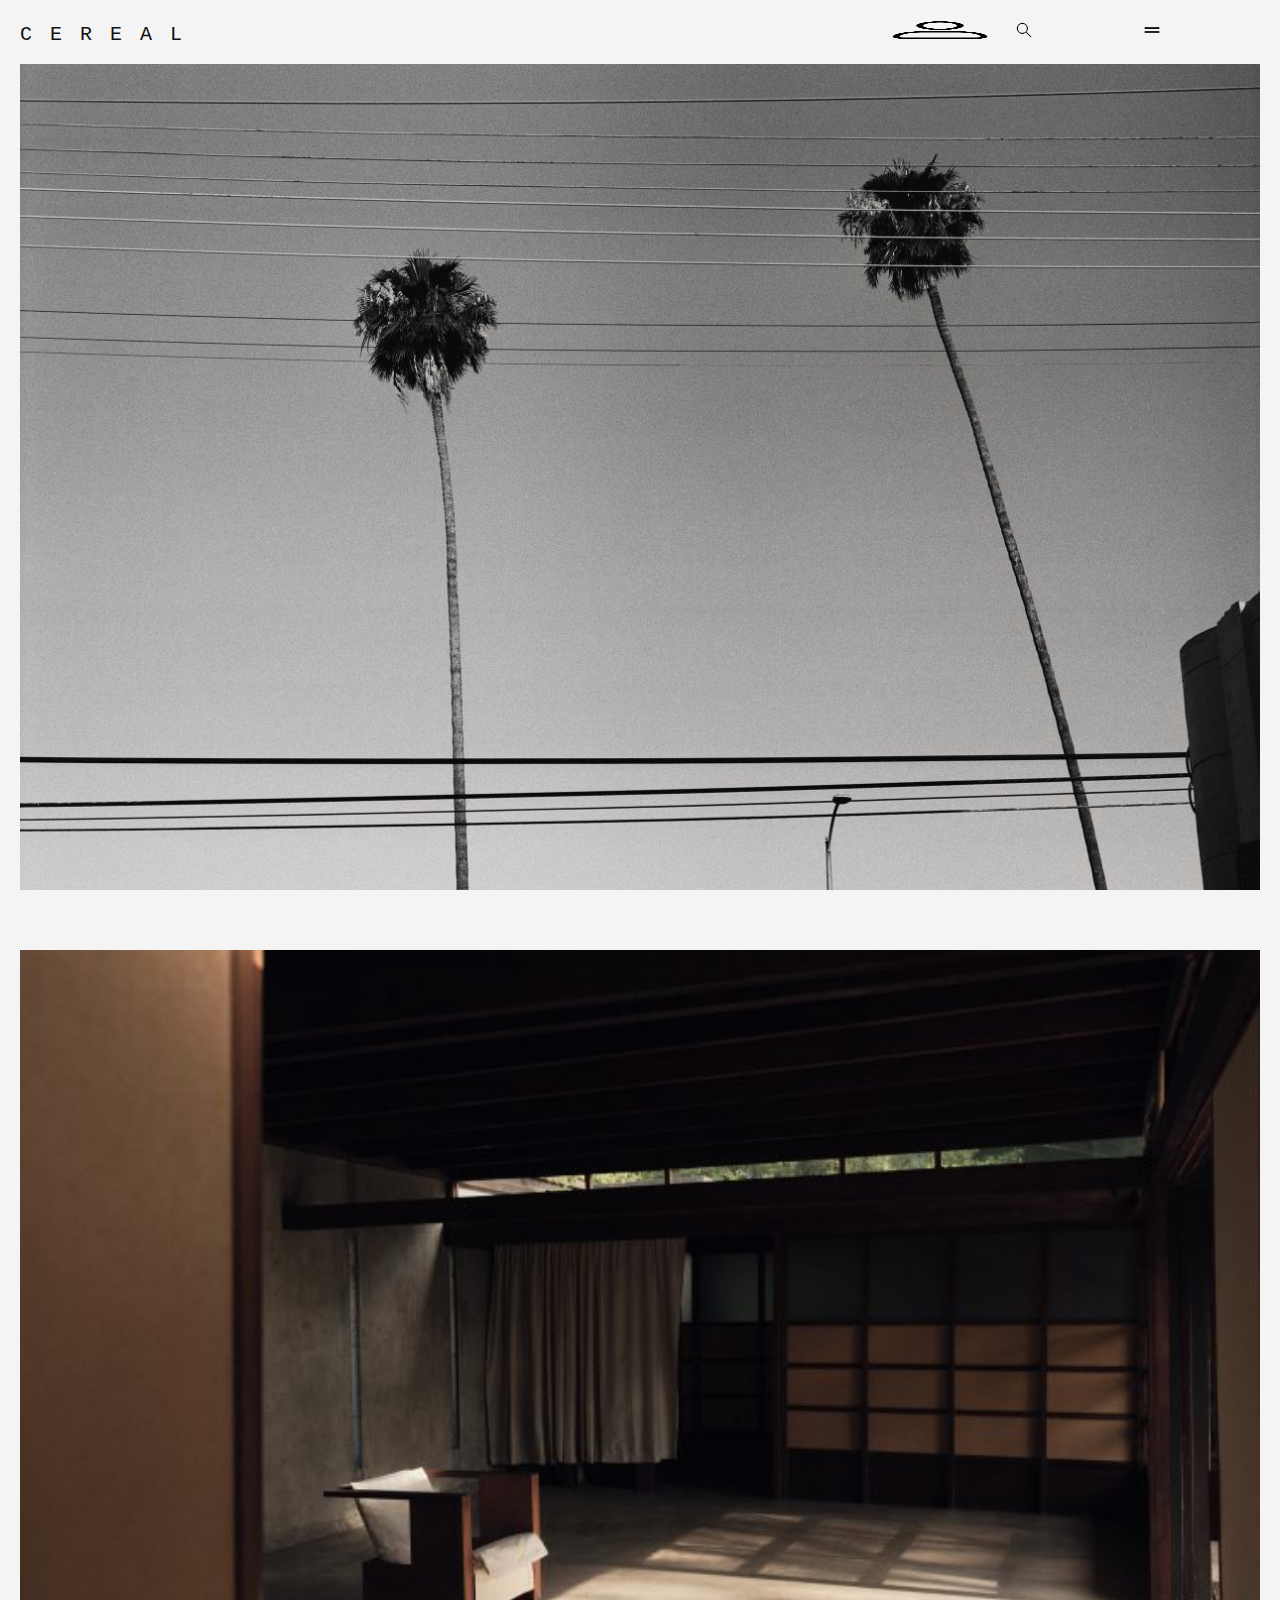
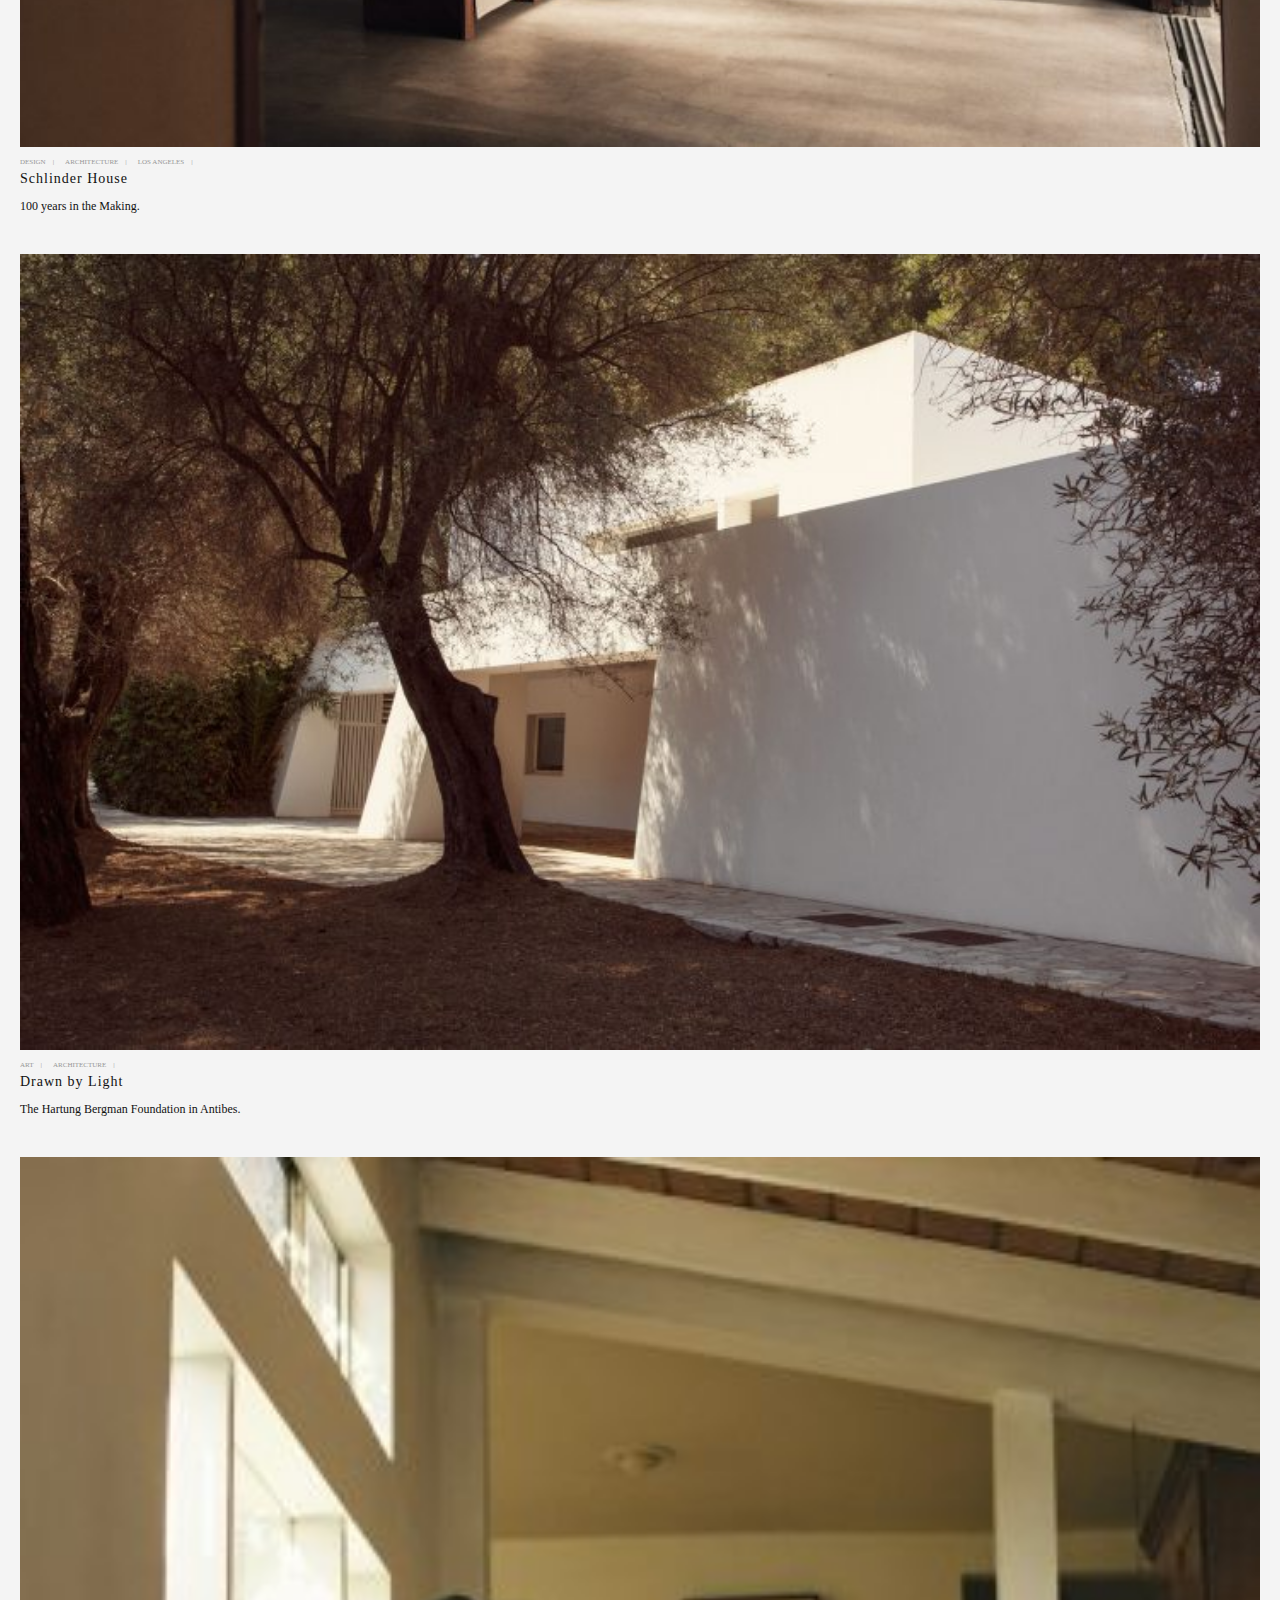
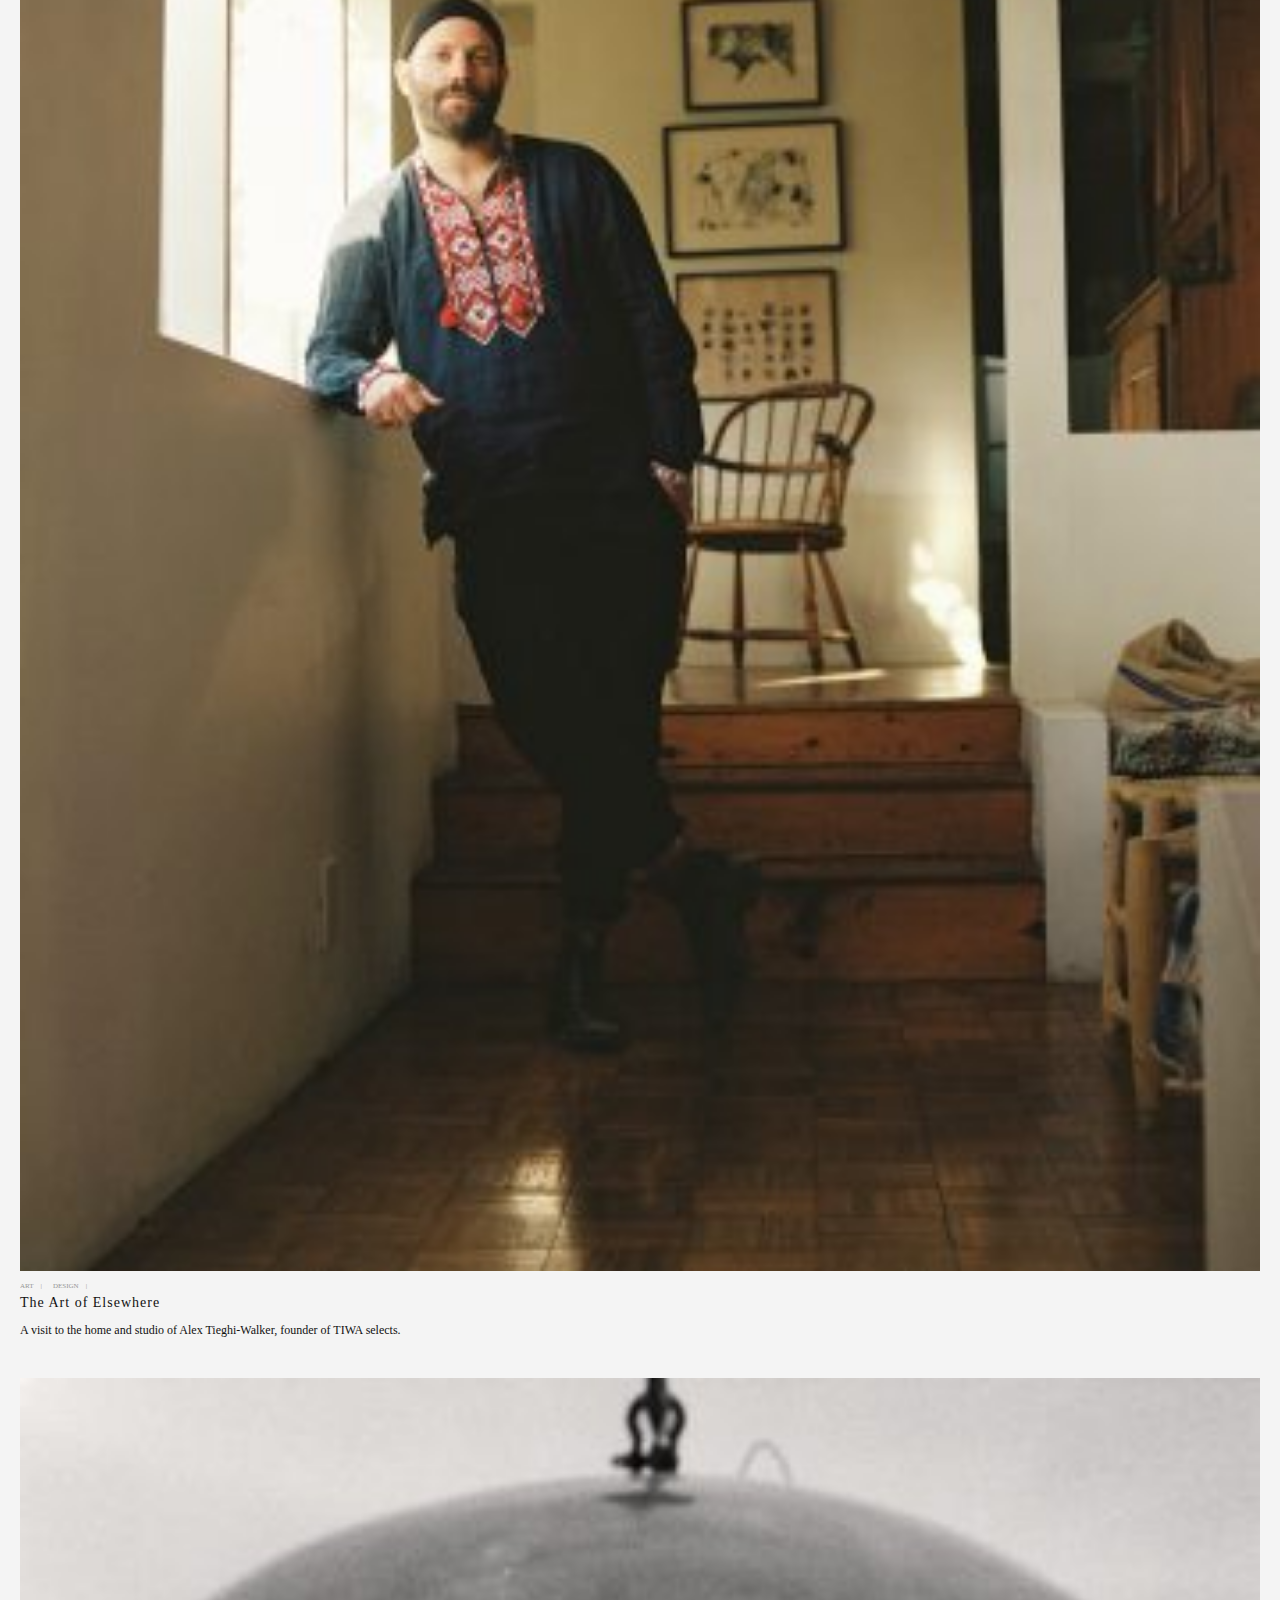
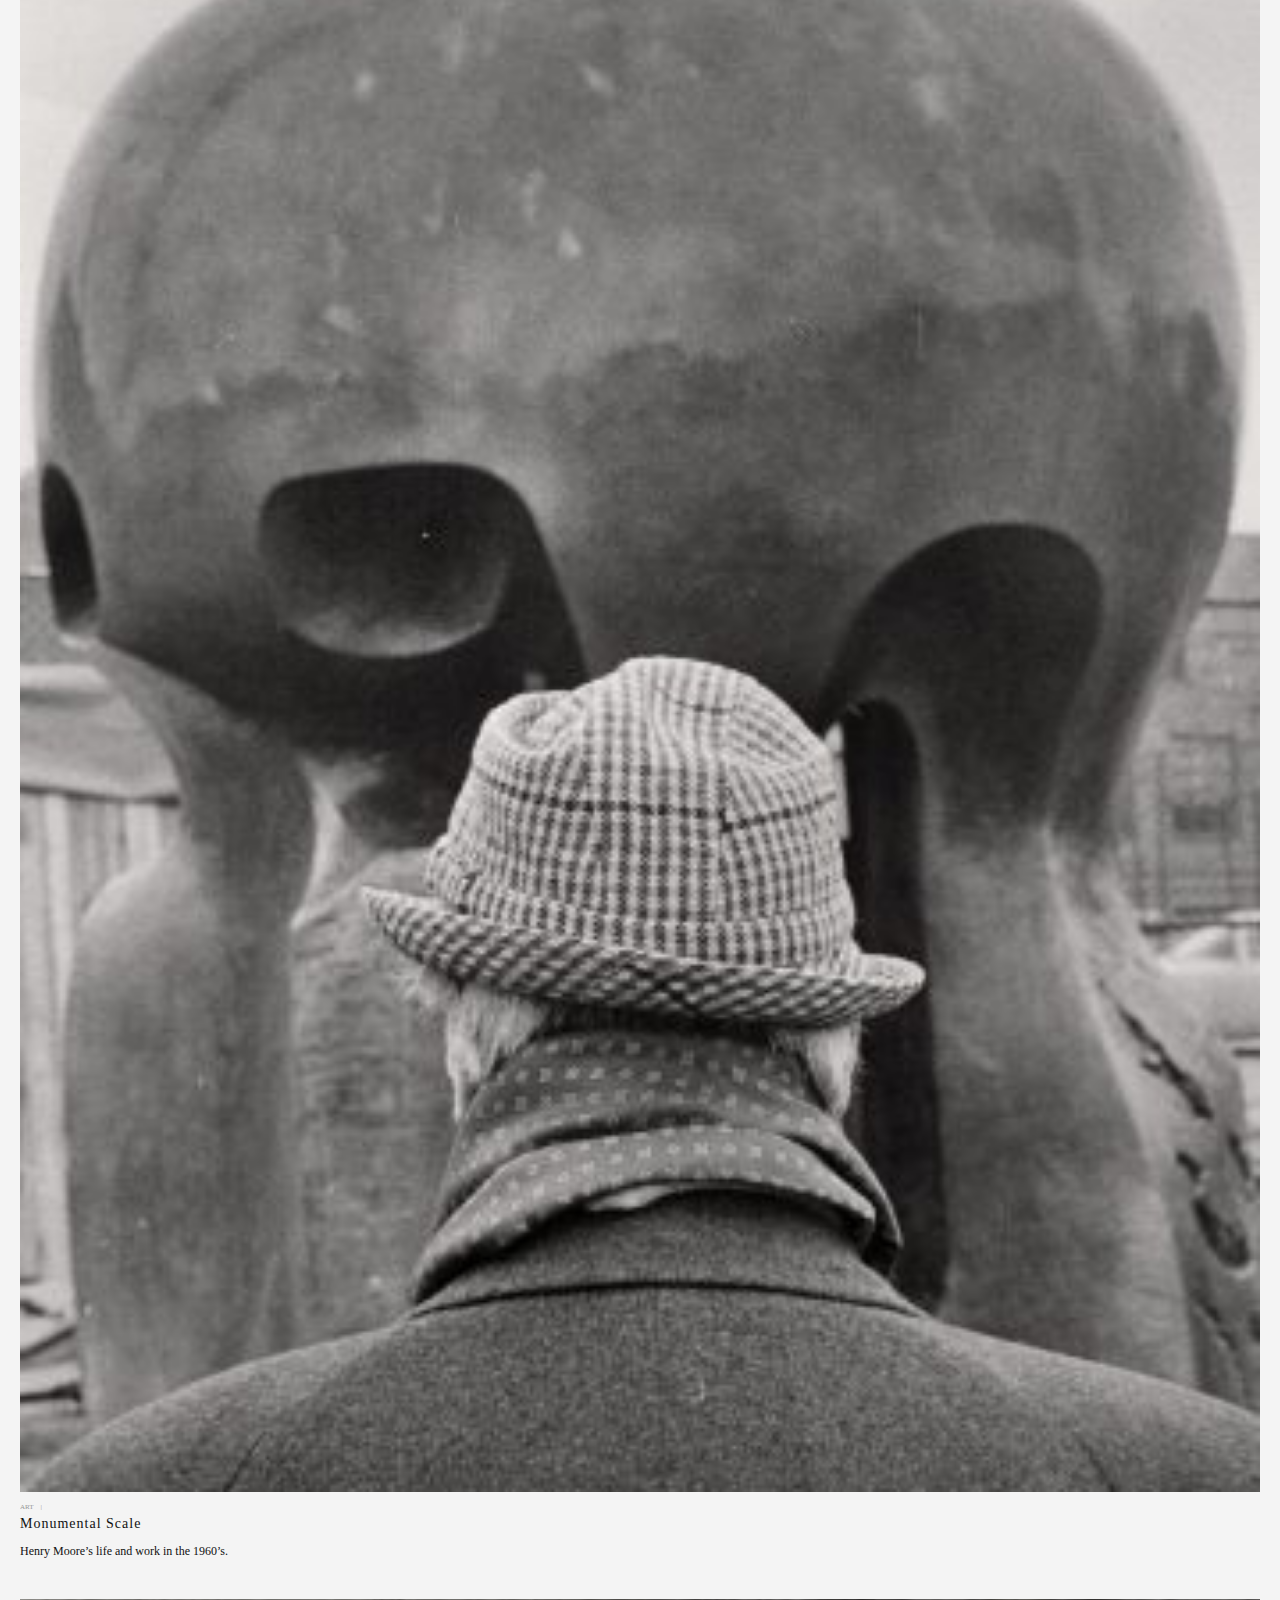
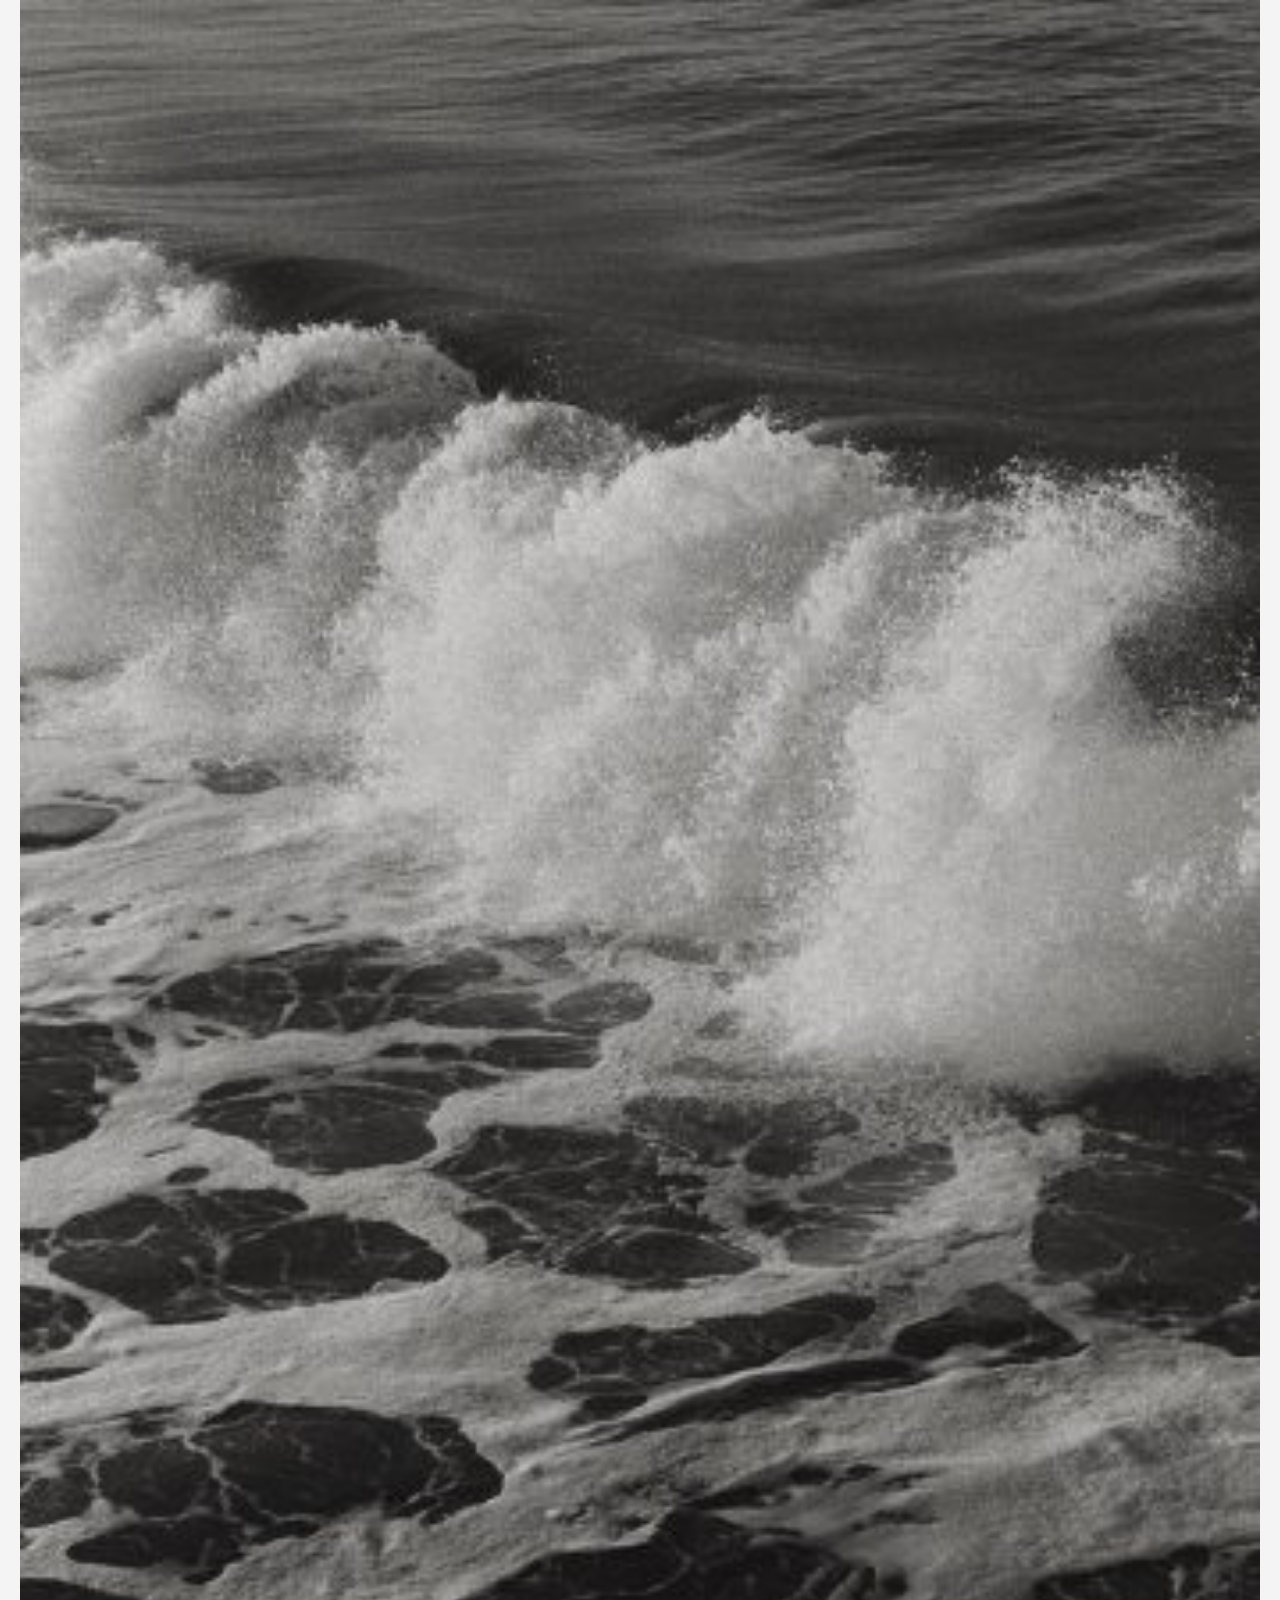
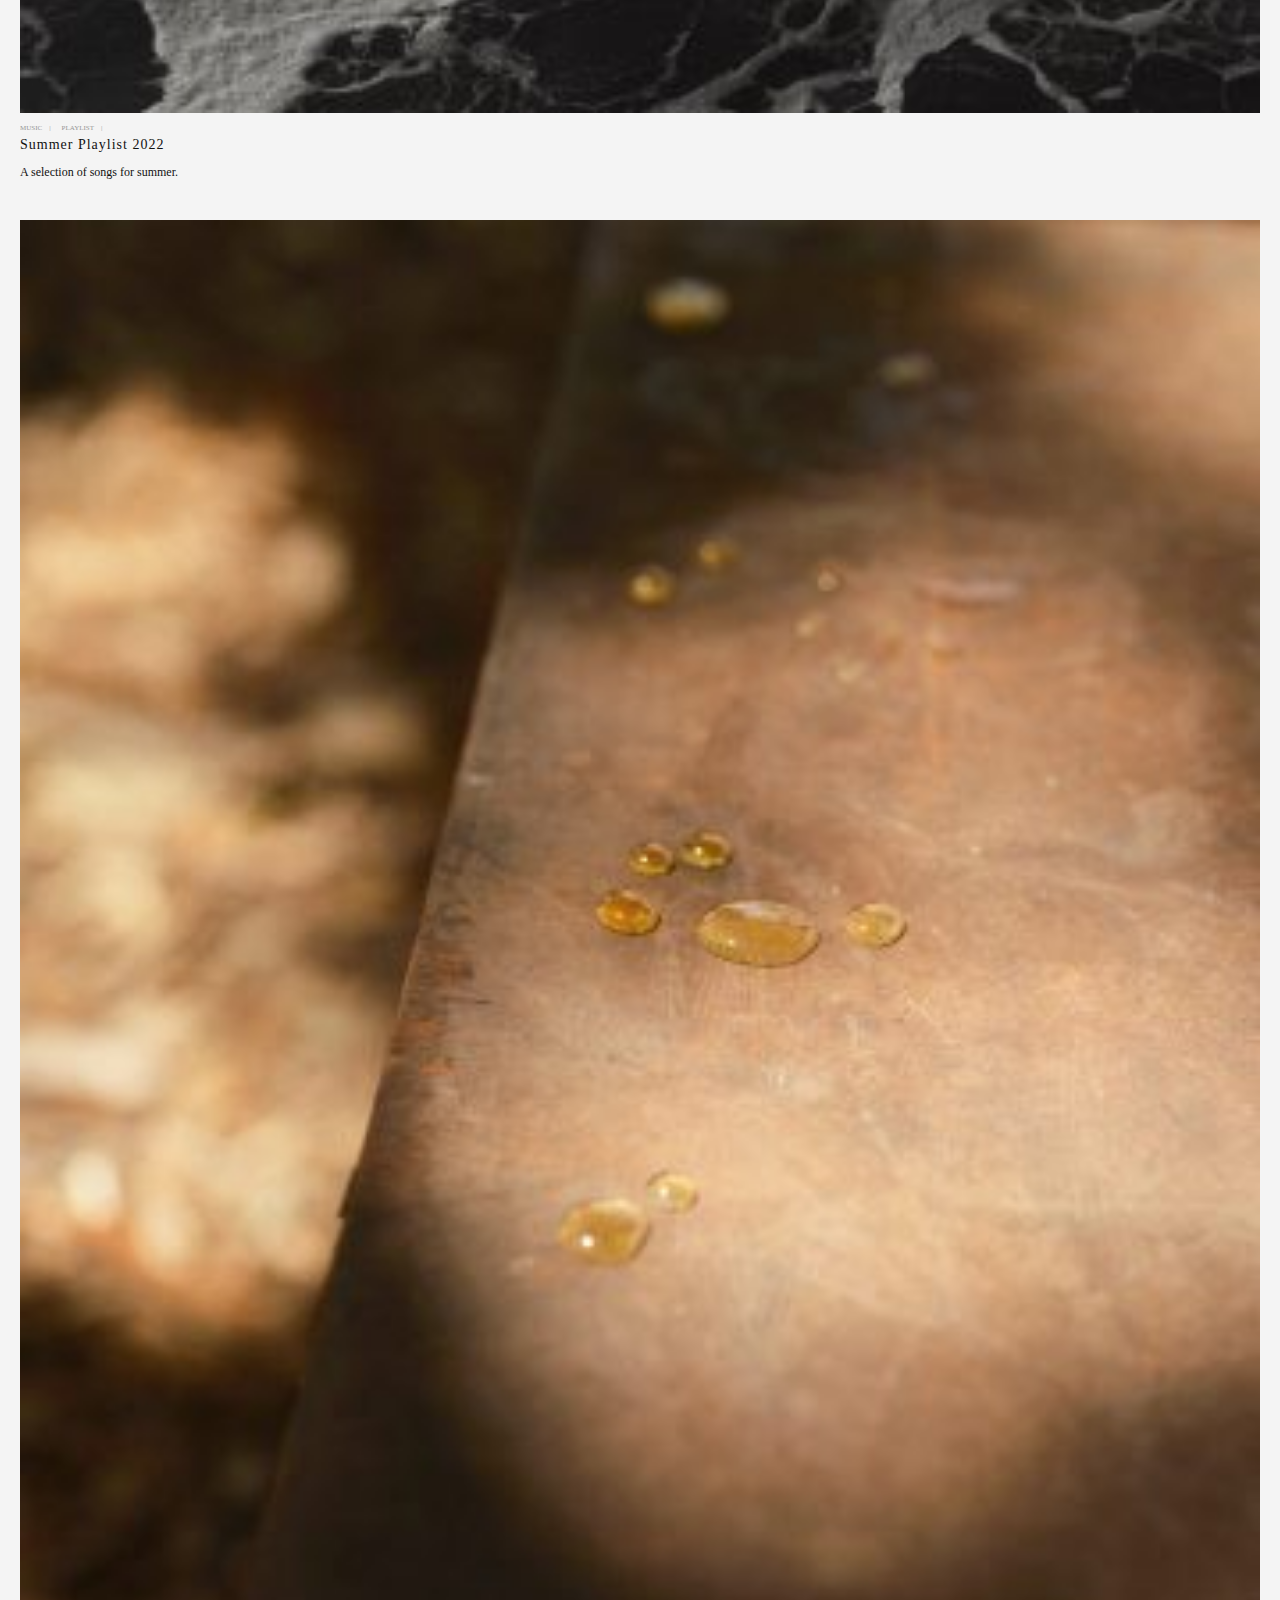
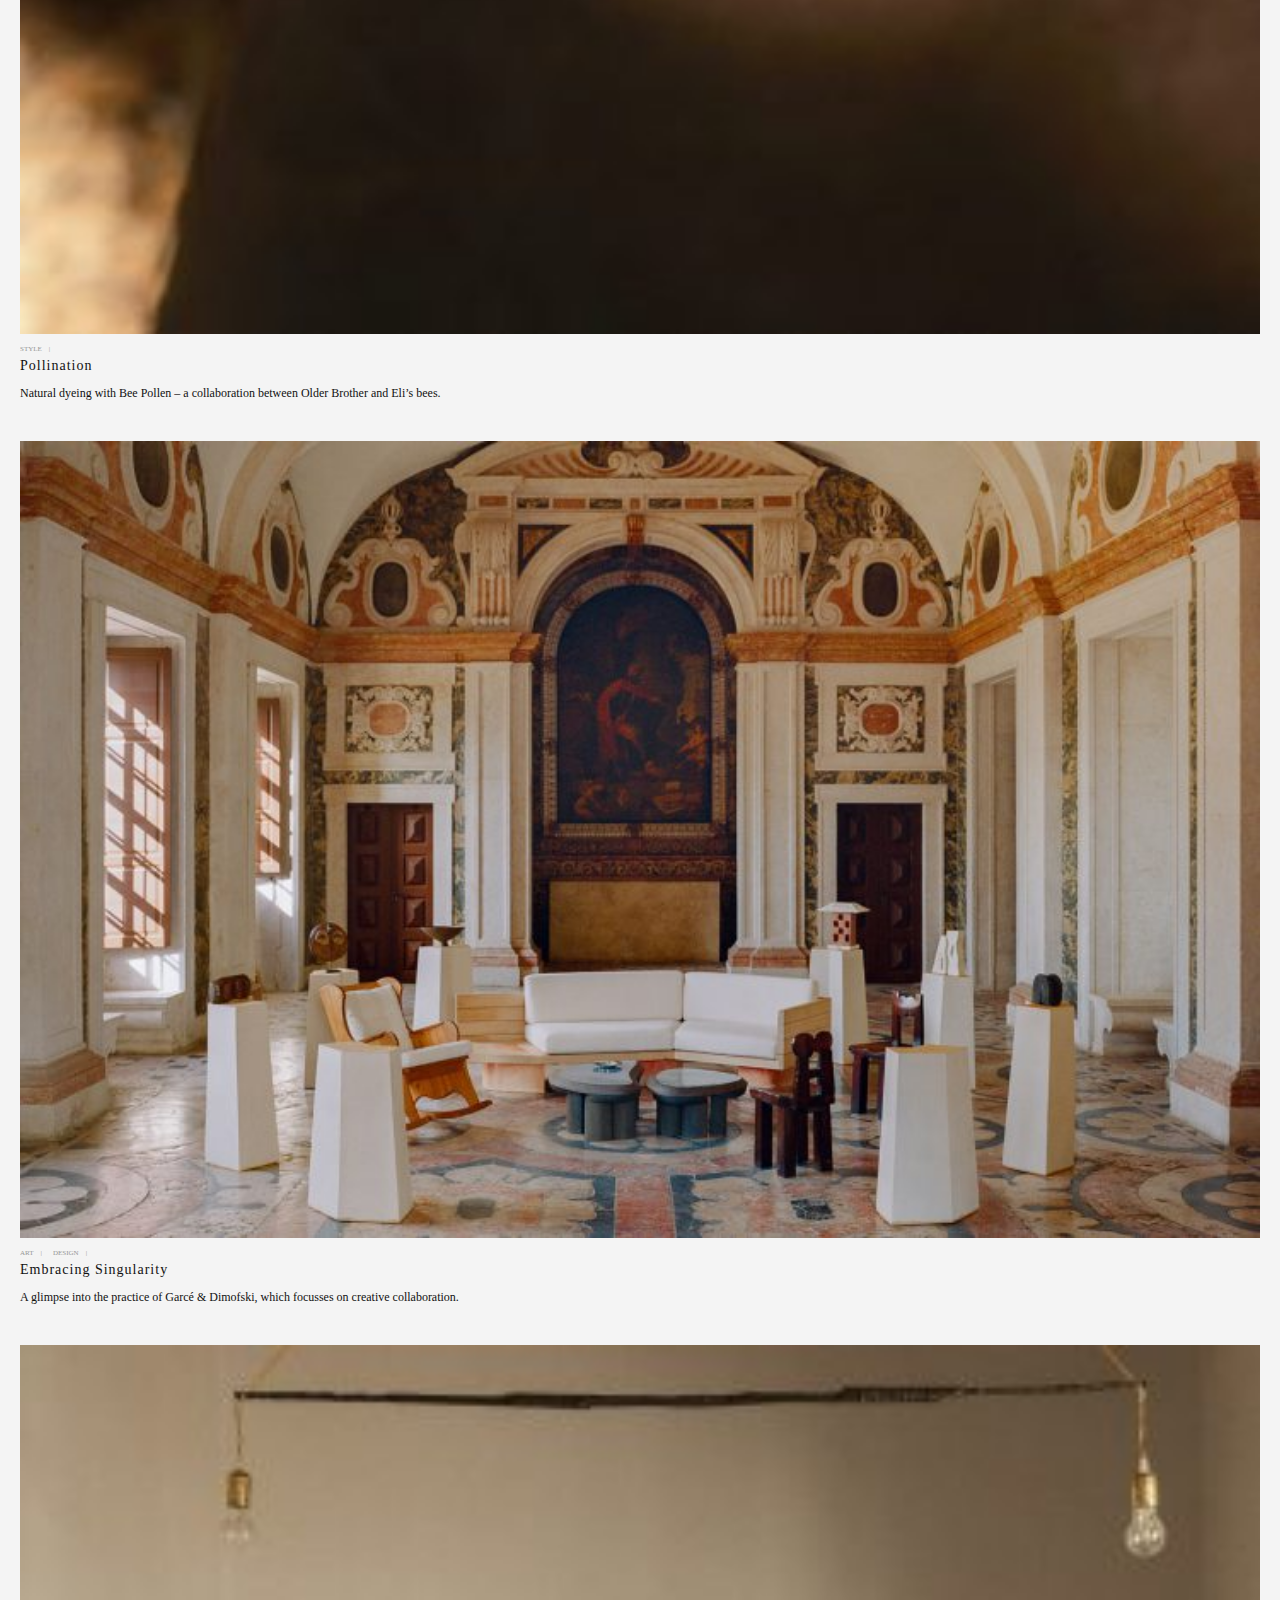
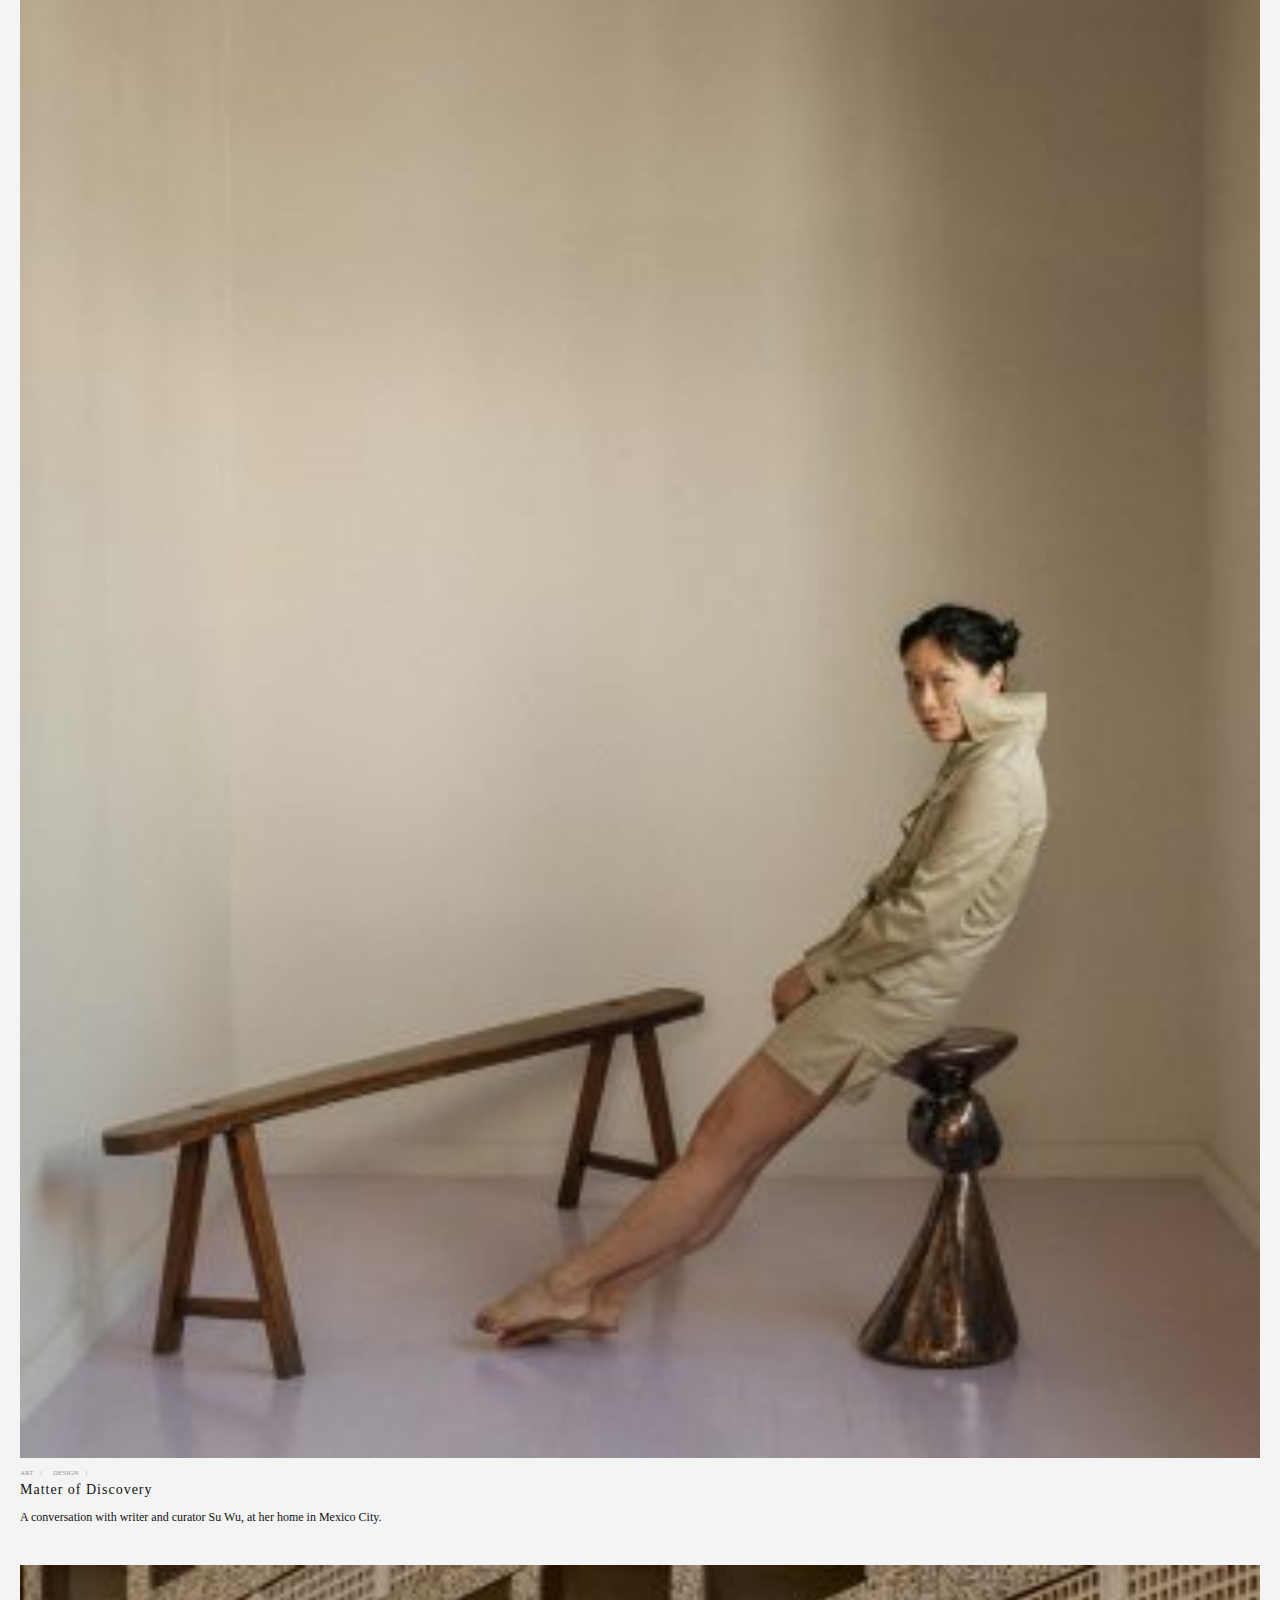
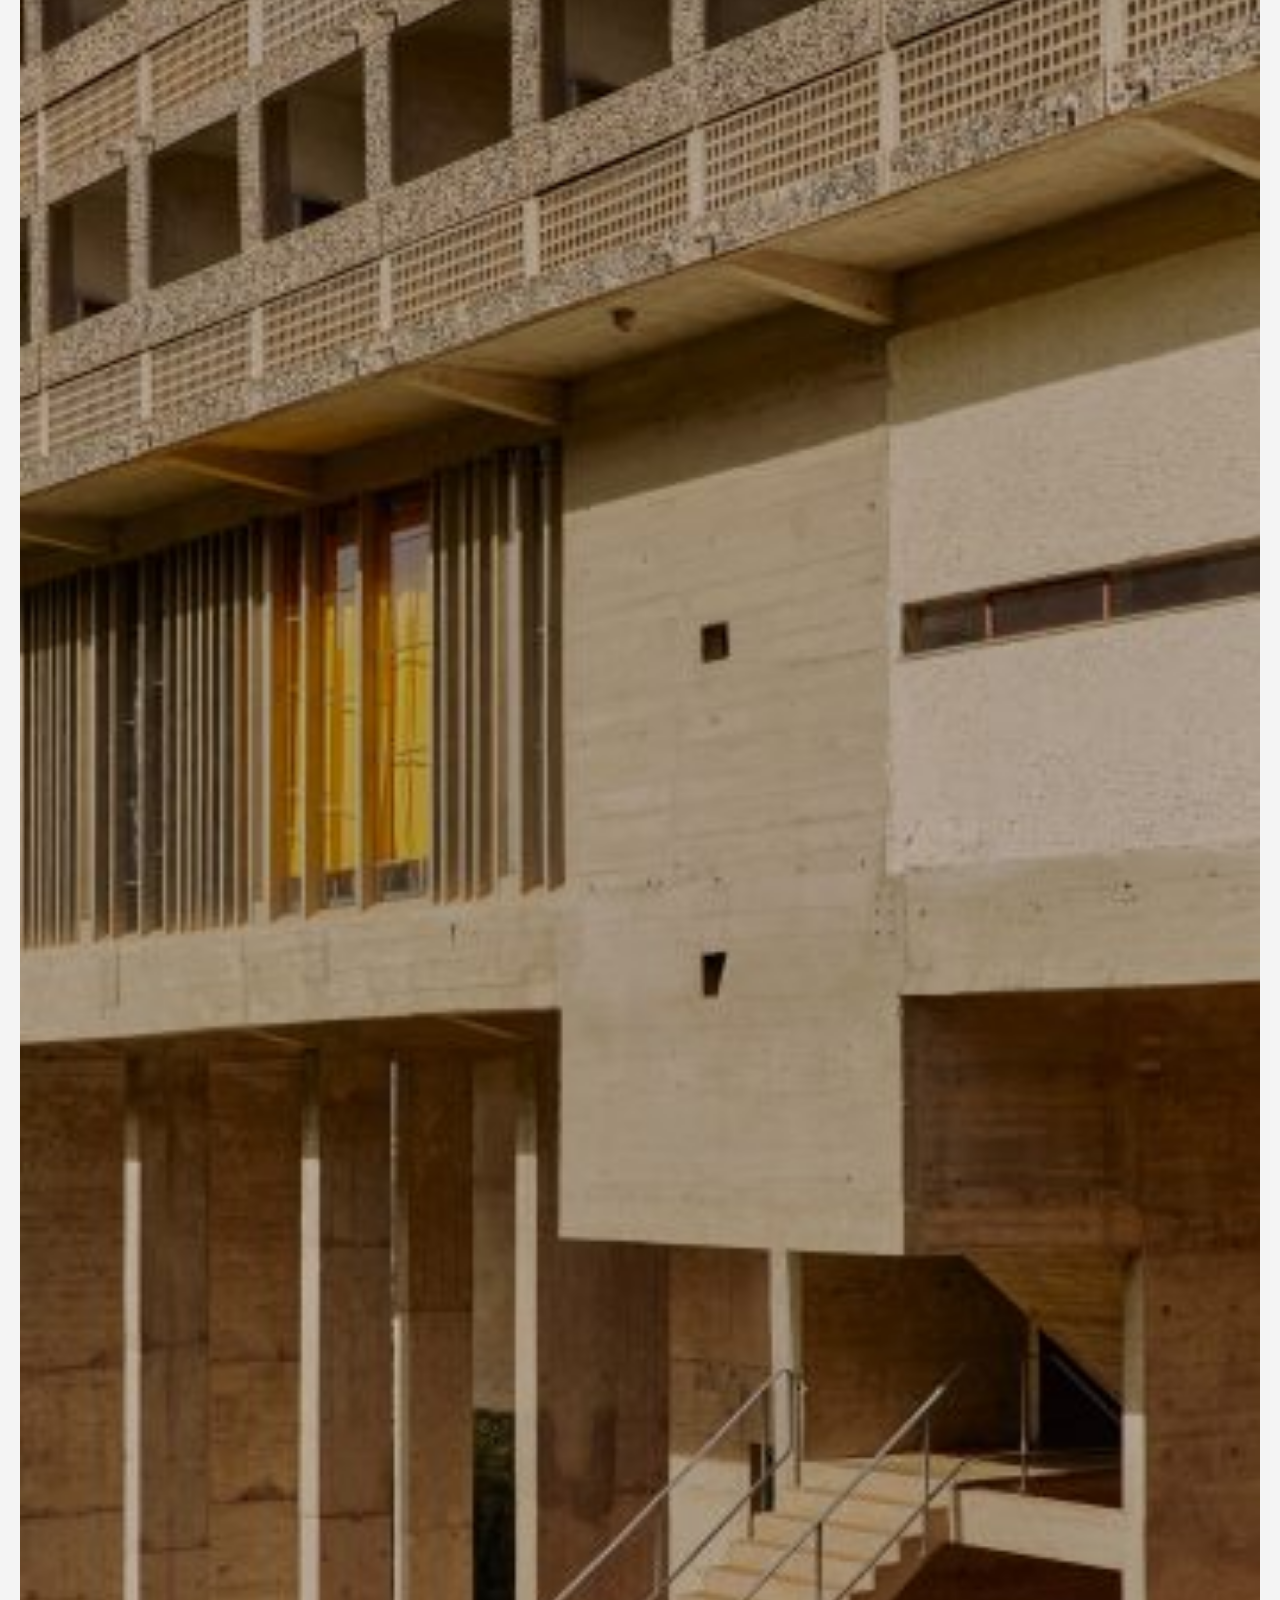
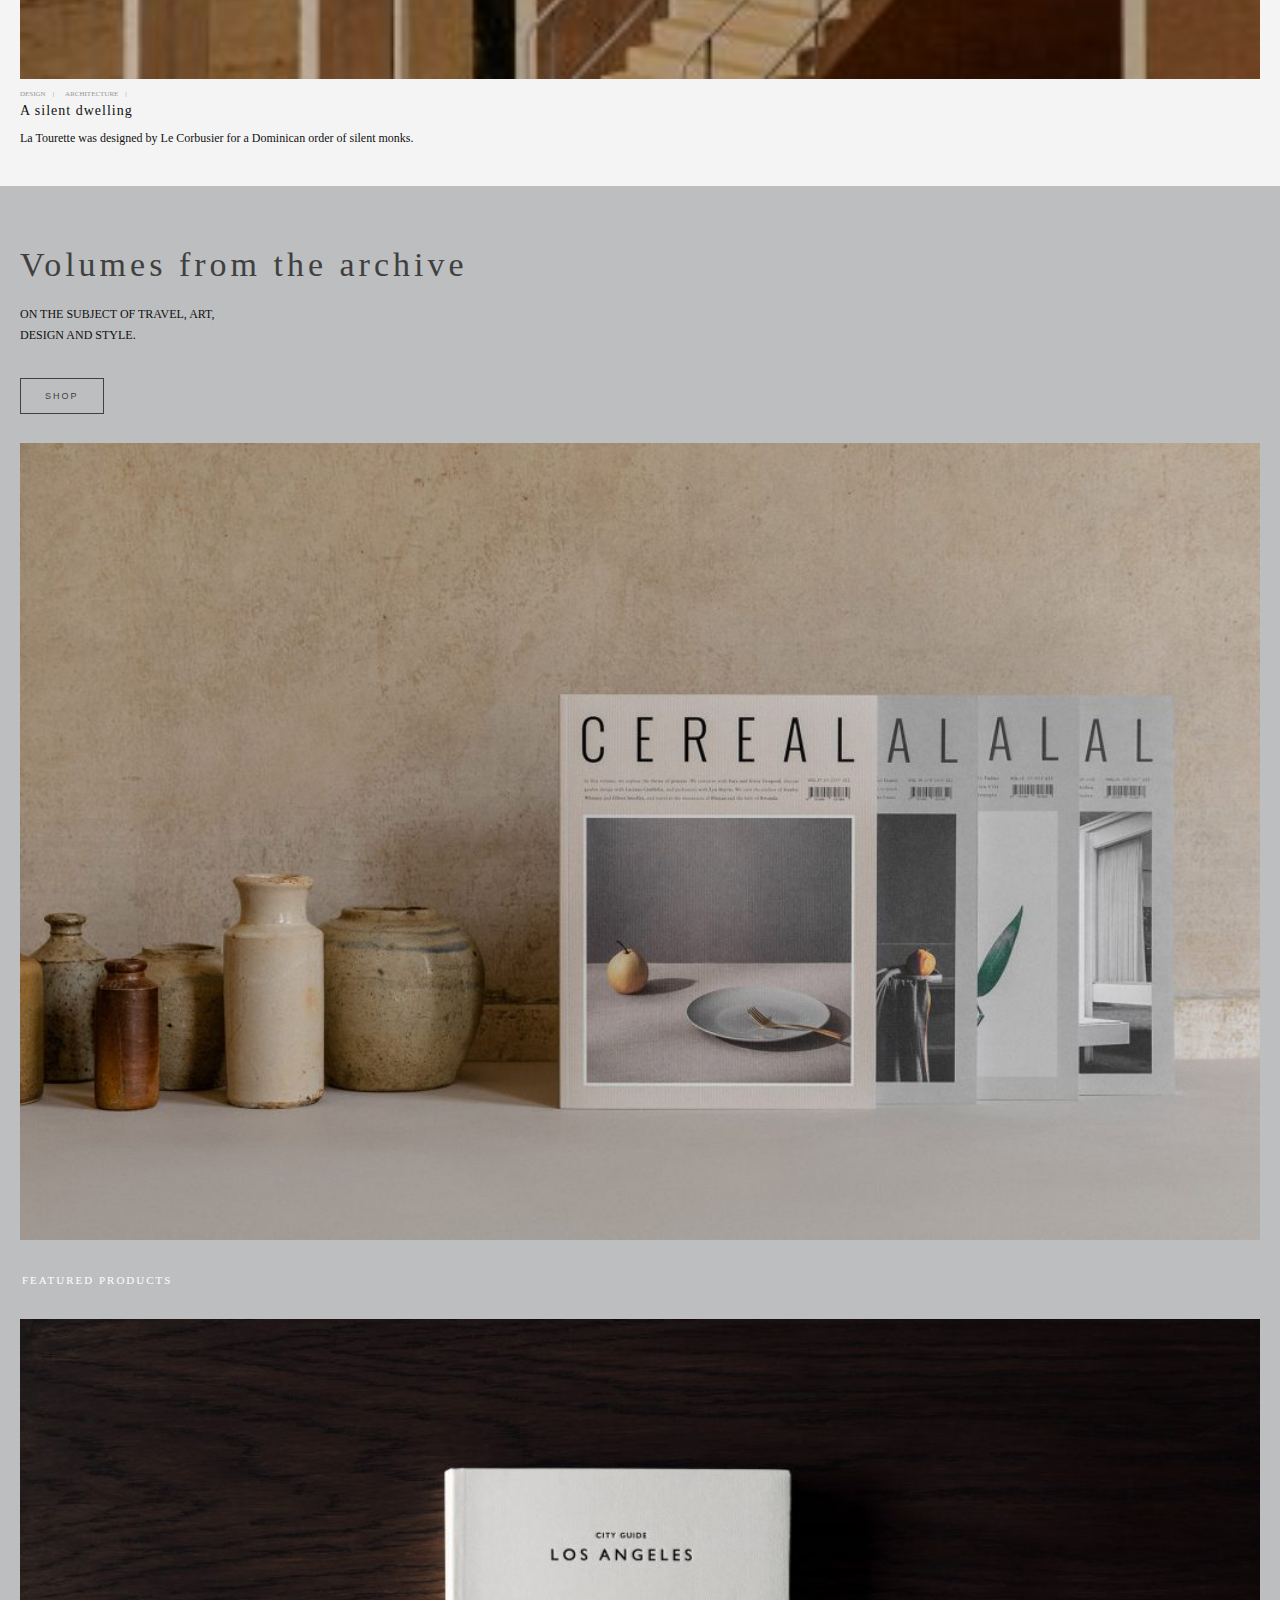
==== commit 58a211c5: "Add files via upload" ====
--- a/index.html
+++ b/index.html
@@ -15,39 +15,43 @@
         <nav>
             <ul>
                 <li><h1><a href="./index.html">C E R E A L</a></h1></li>
-                <li><img src="./image/user.png" alt="profile"></li>
+                <li>
+                    <a href="./login.html">
+                        <img src="./image/user.png" alt="profile">
+                    </a>
+                </li>
                 <li>
                     <button>
-                        <img src="./image/search.png" alt="search">
+                        <img id="search" src="./image/search.png" alt="search">
                     </button>
-                    <div >
                     <input for="search" type="text" placeholder="Search...">
-                  </div>
+                 
                 </li>
                 <!-- uitklapbaar hamburgermenu --> 
                 <li>
-                    <button aria-label="menu">
+                    <button aria-hidden="true">
                         <img src="./image/lines.png" alt="hamburgermenu">
                     </button>
-                    <ul>
+                    <!-- <ul>
                         <li>ARCHITECTURE</li>
                         <li>DESIGN</li>
                         <li>ART</li>
                         <li>STYLE</li>
-                    </ul>
-                </li>
+                    </ul> 
+                </li> -->
 
             </ul>
         </nav>    
     </header> 
 
     <main>
-        <a href="#">
-            <img src="./image/home1.jpg" alt="palm">
-        </a>
-        <!-- <a href="#">
-            <img src="./image/arrow.png" alt="arrow sticky">
-        </a> -->
+        <div>
+            <img src="./image/home1.jpg" alt="home" class="image">
+            <div >
+              <p>CEREAL MAGAZINE</div>
+            </div>
+          </div>
+            
         <section>
             <h2>Latest Articles</h2>
             <article>
@@ -216,7 +220,7 @@
         <h3>NEWLETTER</h3>
             <form action="/">
             <!-- door "placeholder" te gebruiken kan je in de input tekst zetten die weg gaat zodra je erin typt -->
-              <input type="email" id="email" placeholder="Enter email">
+              <input type="email"  placeholder="Enter email">
               <input type="submit" value="Submit">
             </form> 
         <ul>
@@ -231,4 +235,3 @@
 <script src="./scripts/script.js"></script>
 	
 </html>
-<!-- padding: boven rechts onder links; */ -->--- a/styles/style.css
+++ b/styles/style.css
@@ -15,14 +15,12 @@
 	background-color: var(--color-background);
 }
 
-body::selection {
-	color: red;
-	background: yellow;
+::selection {
+	color: var(--color-fontwhite);
+	background-color: var(--color-text);
   }
 
 
-
-/*********************/
 /* CUSTOM PROPERTIES */
 
 :root {
@@ -37,6 +35,7 @@
 	--color-gray: #808080;
 	--pading-detail:0px 20px 0px 20px;
 	--backgroundcolor-footer: #4d4d4d;
+	--backgroundcolor-button:#ebe9eb;
 }
 
 @media (prefers-color-scheme:dark) {
@@ -51,28 +50,13 @@
 	  --color-nav:rgb(111, 111, 111);
 	}
   }
-  
-
-
-
-
-
-/****************/
-/* JOUW STYLING */
-/****************/
-
-/* jouw code */
-
+
+/* MIJN STYLING */
 *{
 	box-sizing: border-box;
     margin: 0;
     padding: 0;
 }
-
-
-	/* background-color: var(--color-background); */
-
-
 
 nav {
 	width: 100vw;
@@ -104,19 +88,27 @@
 	border: none;
 	background-color: transparent;
 }
-nav ul li:nth-of-type(3) button.balkopen img{
+.balkopen img{
 	content: url(/image/close.png);
 	outline: none;
 	height: 14px;
 	width: 14px;
-	margin-left: 3px;
-	
+	margin-left: 3px;	
+}
+
+nav>ul>li:last-of-type>button{
+	border:none;
+	border-radius:.25em; 
+	background-color: transparent;
 }
 
 nav>ul>li img{
 	width: 20px;
 	height: 20px;
 }
+
+
+
 
 /* serach bar */
 
@@ -125,7 +117,14 @@
 	padding: .4em;
 	margin-top: 1em;
 	display: none;
-}
+	
+}
+
+nav ul li:nth-of-type(3) input:focus-visible {
+	border: #ff8527 4px solid;
+	transform:translate(-.25em, -.25em);
+  }
+
 
 nav ul li:nth-of-type(3) .opensearch{
 	display: block;
@@ -158,8 +157,9 @@
 /* nav voor tweede pagina omdat de titel van de article de h1 wordt */
 nav ul li p{
 	font-family: 'Roboto Mono', monospace;
+	font-weight: 400;
+	letter-spacing: 3px;
 	font-size: 20px;
-	color: var(--color-text);
 }
 nav ul li p a{
 	text-decoration: none;
@@ -182,15 +182,77 @@
 
 /* eerste afbeelding */
 
-.home>main>a>img{
+.home>main>div>img{
+	display: block;
 	width: 100%;
 	padding:0px 20px 0px 20px;
 }
 
-
-.home a img{
+/* algemene styling */
+a:focus{
+	border: #ff8527 4px solid;
+}
+
+
+
+
+/* animatie begin overlaycereal magazine */
+
+main>div {
+	position: relative;
+}
+  
+main>div>img{
+	display: block;
 	width: 100%;
-}
+	height: auto;
+}
+  
+div>div {
+	position: absolute;
+	bottom: 100%;
+	left: 0;
+	right: 0;
+	overflow: hidden;
+	width: 100%;
+	height:0;
+	transition: .5s ease;
+}
+
+main>div:hover div{
+	bottom: 0;
+	height: 100%;
+}
+ 
+div>div {
+	position: absolute;
+	bottom: 100%;
+	left: 0;
+	right: 0;
+	overflow: hidden;
+	width: 100%;
+	height:0;
+	transition: .5s ease;
+}
+  
+div:hover div{
+bottom: 0;
+height: 100%;
+}
+
+
+div>p{
+	color: white;
+	font-size: 60px;
+	font-family: 'Noto Serif Khojki', serif;
+	position: absolute;
+	top: 50%;
+	left: 50%;
+	transform: translate(-50%, -50%);
+	text-align: center;
+}
+
+/* animatie voor inzoomen van afbeeldingen op artikelen */
 
 .home a img:hover{
 	animation-name:zoom-animation;
@@ -207,8 +269,14 @@
 	  opacity: 0.8;
 	}
   }
+
+/* image van elk artikel */
+
+  .home a img{
+	width: 100%;
+}
   
-/* Meta daata */
+/* Meta data van elk artikel */
 
 
 .home main footer a::after{
@@ -285,8 +353,8 @@
 
 .home section:nth-of-type(2)>a:first-of-type:hover,
 .home section:nth-of-type(2)>a:first-of-type:focus-visible {
-    background: rgb(158, 158, 158) 75%;
-  box-shadow:inset .25rem .25rem #0006;;
+  background: rgb(158, 158, 158) 75%;
+  box-shadow: .25rem .25rem #0006;;
   color: white;
 }
 
@@ -350,7 +418,7 @@
 	color: var(--color-fontwhite);
 	margin: 10px 0px 10px 0px ;
 }
-/* padding: boven rechts onder links; */
+
 
 .home section:nth-of-type(2) li p{
 	text-decoration: none;
@@ -409,7 +477,6 @@
 footer > ul {
 	display: flex;
 	list-style: none;
-	justify-content: center;
 	max-width: 20rem;
 	margin-top: 40px;
 }
@@ -445,9 +512,8 @@
 
 
 footer:last-of-type>ul li img{
-	width: 20%;
-	height: 30%;
-	padding: 20px;
+	width: 40%;
+	height: 40%;
 }
 
 footer form{
@@ -482,7 +548,7 @@
     vertical-align: 1px;
     font-weight: 400;
 	line-height: 1;
-	background-color: #4d4d4d;
+	background-color:var(--backgroundcolor-footer);
 	margin: 0 auto;
 	padding: 100px 37px;
 }
@@ -523,7 +589,7 @@
 	margin-top: 15px;
 }
 
-schlindert main section footer{
+.schlindert main section footer{
 	margin-top: 0px;
 	margin-left: 20px;
 }
@@ -595,10 +661,6 @@
 	font-weight: bold;
 }
 
-.schlindert article p>a:visited {
-	color:rgb(119, 37, 137);
-  }
-
 .schlindert article ul{
 	padding: 20px 0; 
     margin-bottom: 20px;
@@ -608,7 +670,6 @@
 	border-top: 1px solid #bebebe;
     padding-top: 20px;
 }
-
 .schlindert article li{
 	list-style: none;
     display: block;
@@ -621,39 +682,25 @@
     font-style: italic;
     margin-left: 2px;
 }
-/* nav ul li:nth-of-type(3) img{
-	background-color: aqua;
-}
-
-div{
-	justify-content: center;
-	margin-right: 60px;
-}
-
-nav form{
-	opacity: 0;
-	
-}
-
-nav form:focus-within{
-	opacity: 1;
-	transition: .2s;
-}
-
-.open{
-	opacity: 1;
+
+/* link visited */
+.schlindert article p>a:visited {
+	color:rgb(119, 37, 137);
+}
+
+
+
+
+
+
+/* Newsletter */
+
+/* display flex om de button en formulier vlak naast elkaar te zetten*/
+footer form {
 	display: flex;
-} */
-
-
-/* Newsletter */
-
-/* display flex om beetje whitespace weg te halen */
-form {
-	display: flex;
-}
-
-form > input:first-of-type {
+}
+
+footer form > input:first-of-type {
 	color: white;
 	background: transparent;
 	border: 1px solid white;
@@ -664,6 +711,9 @@
 	color: white;
 	font-family: 'Noto Serif Khojki', serif;
 }
+form> input:focus-visible {
+	border: #ff8527 4px solid;
+  }
 
 footer form > input:last-of-type {
 	padding: .5em 1.5em;
@@ -703,6 +753,13 @@
     padding-bottom: 3px;
     padding-left: 2px;
 }
+/* video */
+video{
+	width: 100%;
+	height: 100%;
+	margin-bottom: 20px;
+}
+
 
 /* overflow zijwaards scrollen */
 
@@ -716,6 +773,11 @@
 	display: inline-block;
 	max-width:80%;
 	margin: 0 10px 0px 10px;
+	vertical-align: top;
+}
+
+.schlindert section ul li p{
+	white-space: break-spaces;
 }
 .schlindert section ul li img{
 	max-width: 90%;
@@ -723,12 +785,12 @@
 }
 
 .schlindert section h3{
+	font-family: 'Noto Serif Khojki', serif;
 	letter-spacing: 2px;
     font-size: 21px;
     font-weight: 400;
     color: var(--color-fontwhite);
     margin: 0px 0px 10px 0px;
-	font-family: Noto Serif Khojki', serif;
 }
 
 
@@ -743,49 +805,131 @@
 
 
 
-/* padding: boven rechts onder links; */
-
-/* DARK MODE */
-
-
-/* uitklapbaar menu */
-
-nav>ul>li:last-of-type>ul{
-	display: none;
-}
-
-nav>ul>li:last-of-type>button{
-	border:none;
-	border-radius:.25em; 
-	background-color: transparent;
-}
-
-.laatmenuzien{
-	display: block;
-}
-
-video{
-	width: 100%;
-	height: 100%;
-	margin-bottom: 20px;
-}
-
+
+
+
+/* extra derde pagina om te oefenen met formulieren */
+/* Mijn account h1 */
 .login h1{
 	text-align: left;
     display: inline-block;
-    border-bottom: 1px solid gray;
+    border-bottom: 1px solid var(--color-gray);
 	font-size: 12px;
     letter-spacing: 2px;
     font-weight: 400;
     margin: 60px auto 30px;
 }
+
+/* algemene stijling */
 .login main{
 	padding:var(--pading-detail);
 }
-
+.login form{
+	display: flex;
+	flex-direction: column;
+
+}
+/* h2 login en registreren */
 .login h2{
 	font-size: 16px;
     letter-spacing: 1px;
     font-weight: 400;
-    margin: 30px 0;
-}+	margin: 30px auto;
+}
+/* label email adress en password */
+.login label{
+	font-family: 'Noto Sans KR', sans-serif;
+	font-weight: 300;
+	color: var(--color-grijzefont);
+	font-size: 10px;
+    letter-spacing: 2px;
+    margin-bottom: 20px;
+}
+/* typ veld */
+
+.login input{
+	border: 1px solid var(--color-sectionfirst);
+	padding: 10px;
+	background-color: transparent;
+	margin-bottom: 15px;
+}
+/* privacy policy */
+.login main>p:first-of-type>a{
+	color: var(--color-text);
+	text-decoration: none;
+}
+/* lost password */
+.login main p:first-of-type{
+	margin: 2em 0 10em 0;
+	font-size: 11px;
+}
+/* voorwaarden registeren */
+.login main>p:last-of-type>a {
+    color: var(--color-gray);
+    outline: none;
+}
+
+.login main p:last-of-type{
+	margin-bottom: 2em;
+	margin-top: 2em;
+}
+
+/* button login en registreren */
+.login main button{
+	display: block;
+	padding: 0.62em 1em;
+    font-weight: 600;
+	color: var(--color-sectionsecond);
+    background-color: var(--backgroundcolor-button);
+    border: 0;
+	font-size: 17px;
+	font-family: 'Playfair Display', serif;
+	margin-bottom: 20px;
+}
+
+/* remember me  */
+.login span{
+	margin-top: 20px;
+}
+
+
+/* footer pagina */
+.login footer{
+	background-color: var(--backgroundcolor-footer);
+	padding: 20px;
+}
+
+.login footer p{
+	color: var(--color-fontwhite);
+}
+/* MISLUKT HAMBURGER MENU 
+ header nav ul li:last-of-type>ul.toonMenu{
+	transform: translateX(0);
+}
+
+header nav li:last-of-type ul{ 
+	background-color:#DBE1E4 ;
+	position: fixed;
+	transform: translateX(-100%);
+	transition: 1s;
+	left: 0;
+	right: 0;
+	top: 0;
+	bottom: 0;
+}
+nav ul li:last-of-type ul{
+	position: absolute;
+    z-index: -1;
+    left: 0;
+    right: 0;
+	bottom: 0;
+	top:0;
+    transition: 0.4s ease-in-out;
+    transform: translateY(-100%);
+}
+
+.openmaken, nav ul li:last-of-type ul:focus-within{
+	display: block;
+		transition: 0.3s ease-in-out;
+		transform: translateY(0);
+} */ 
